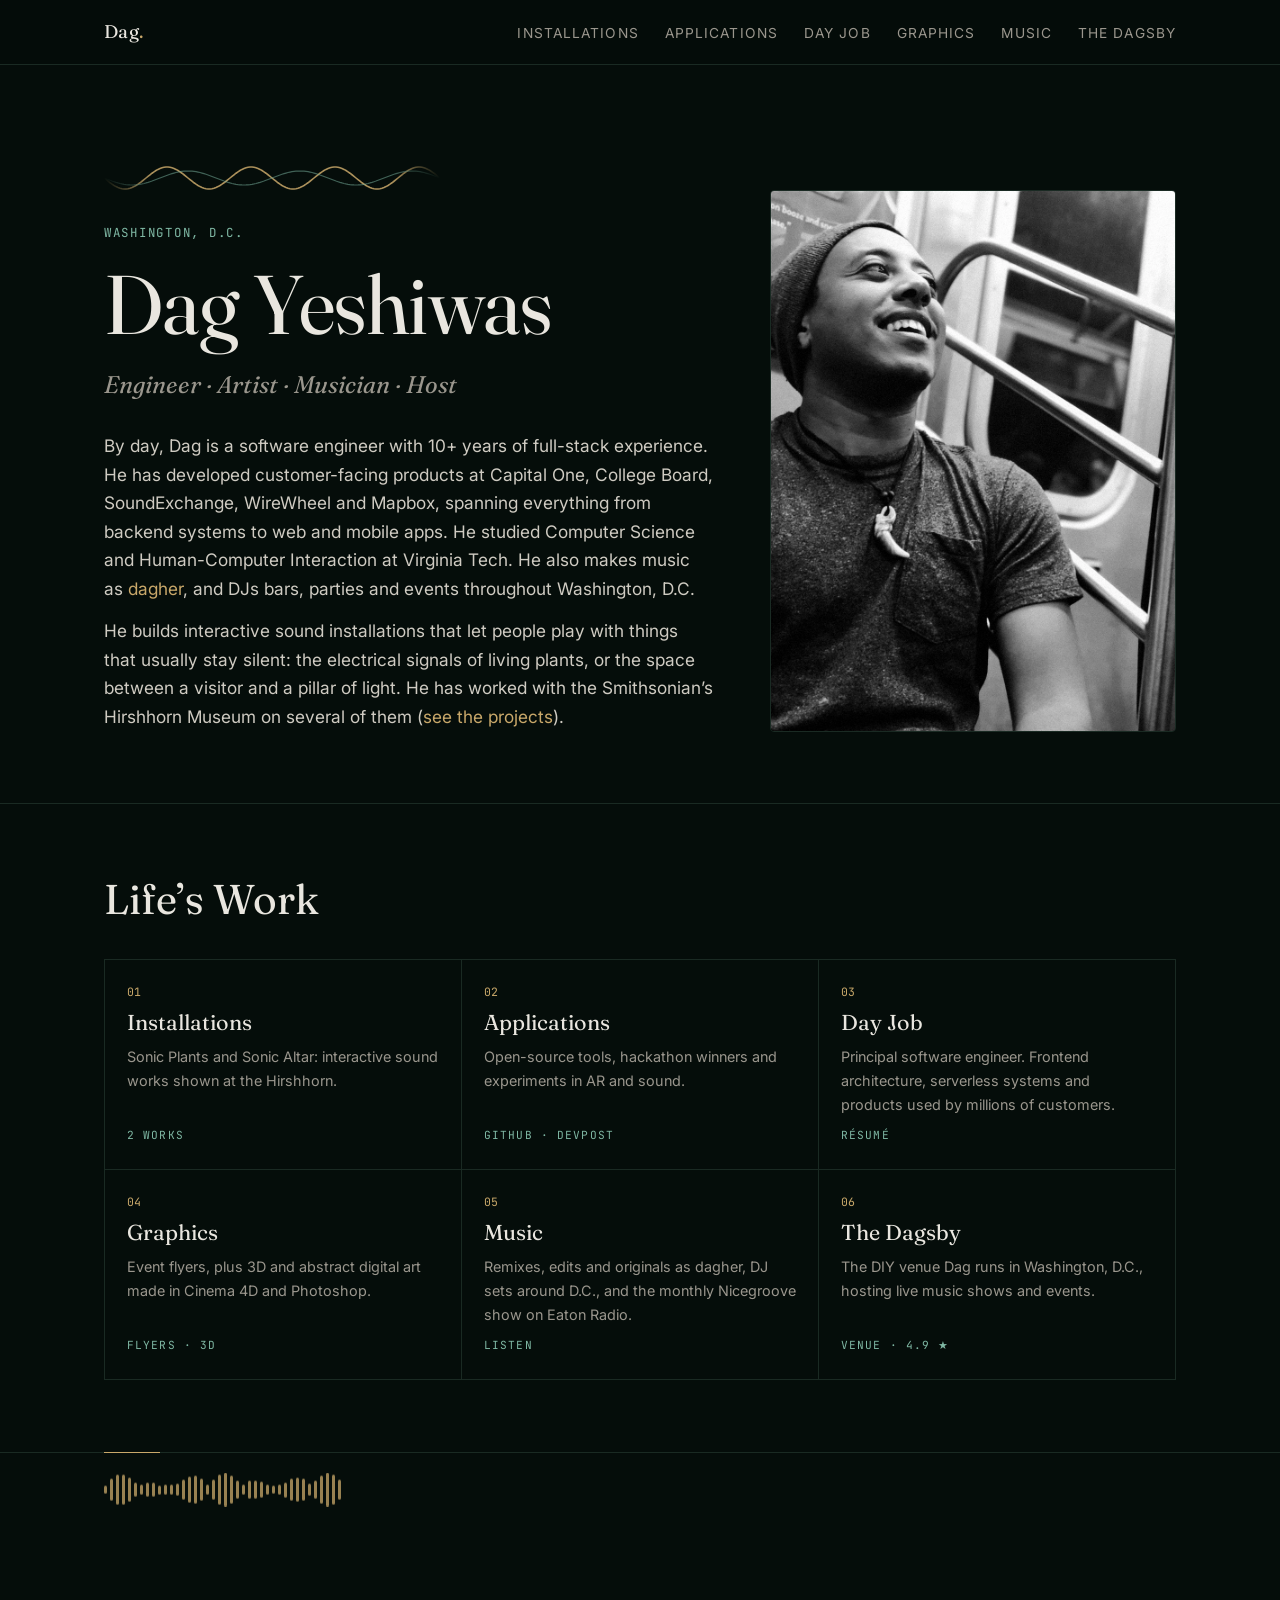
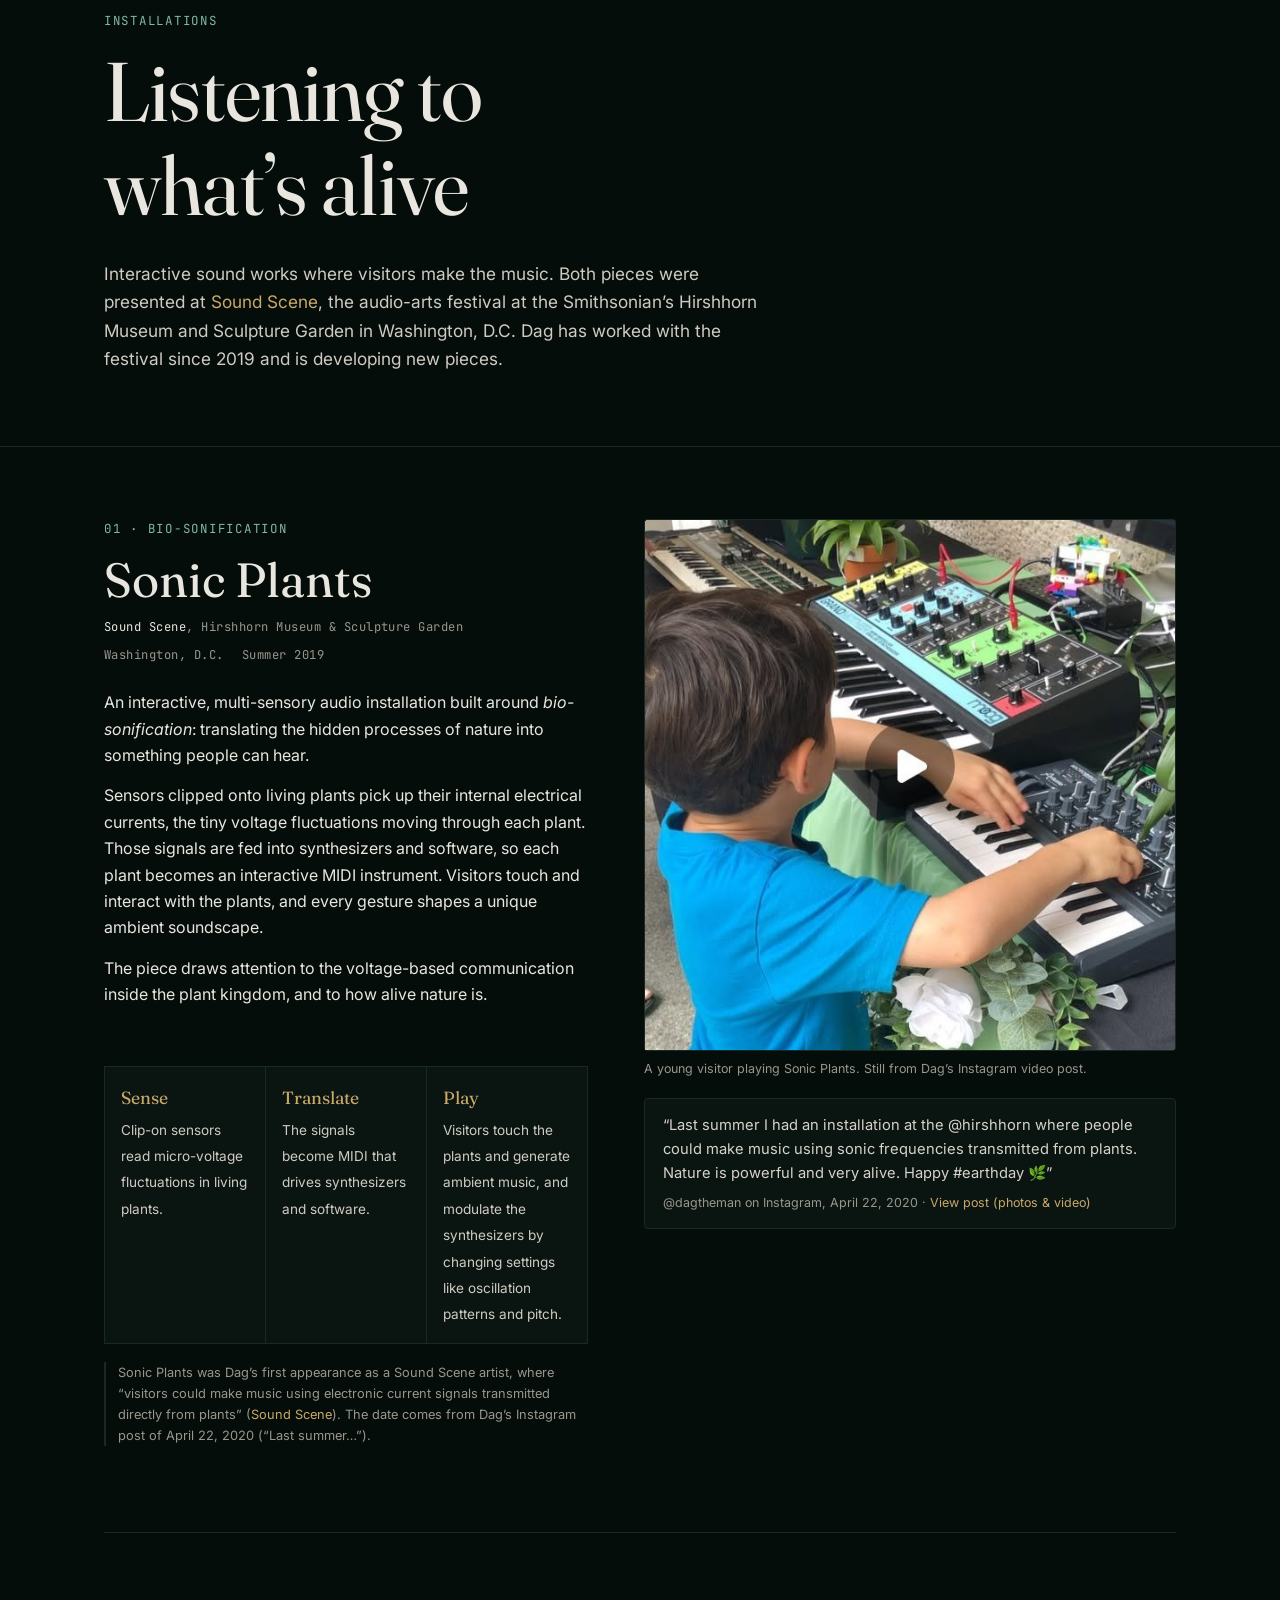
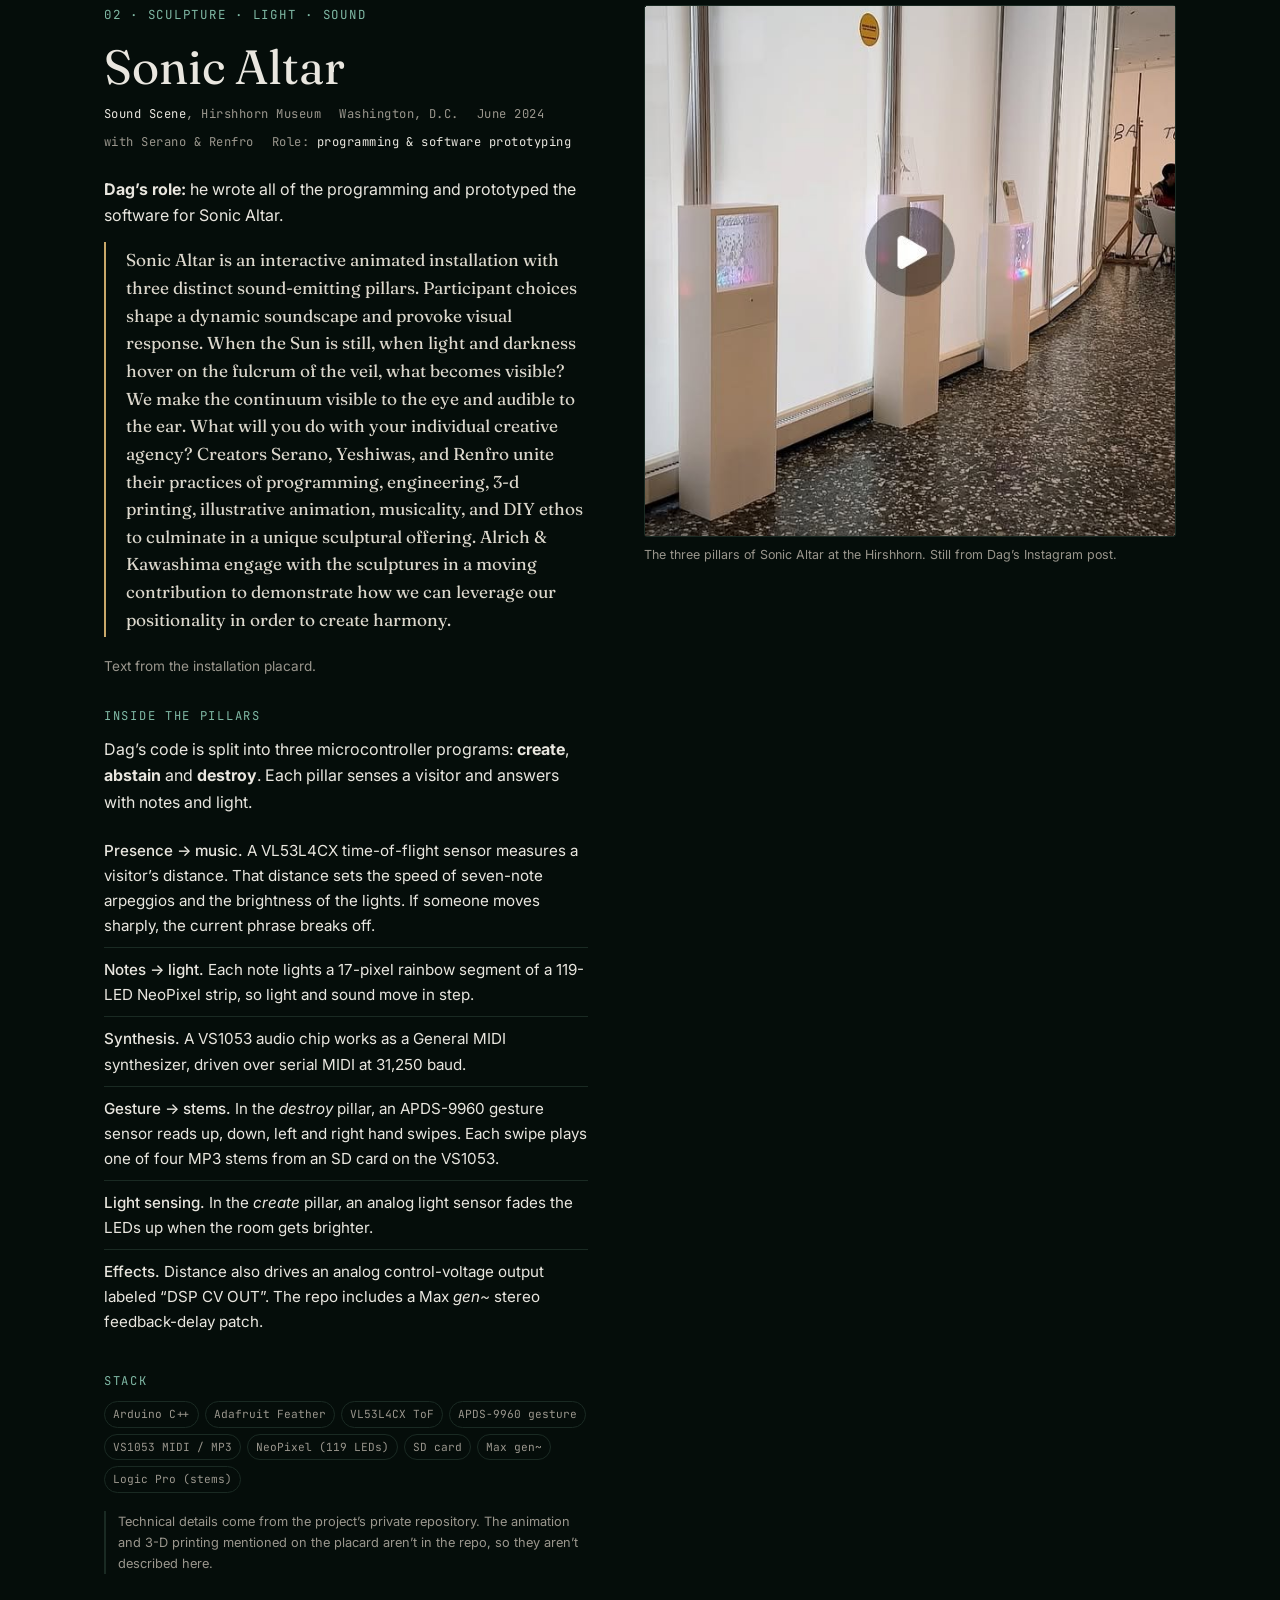
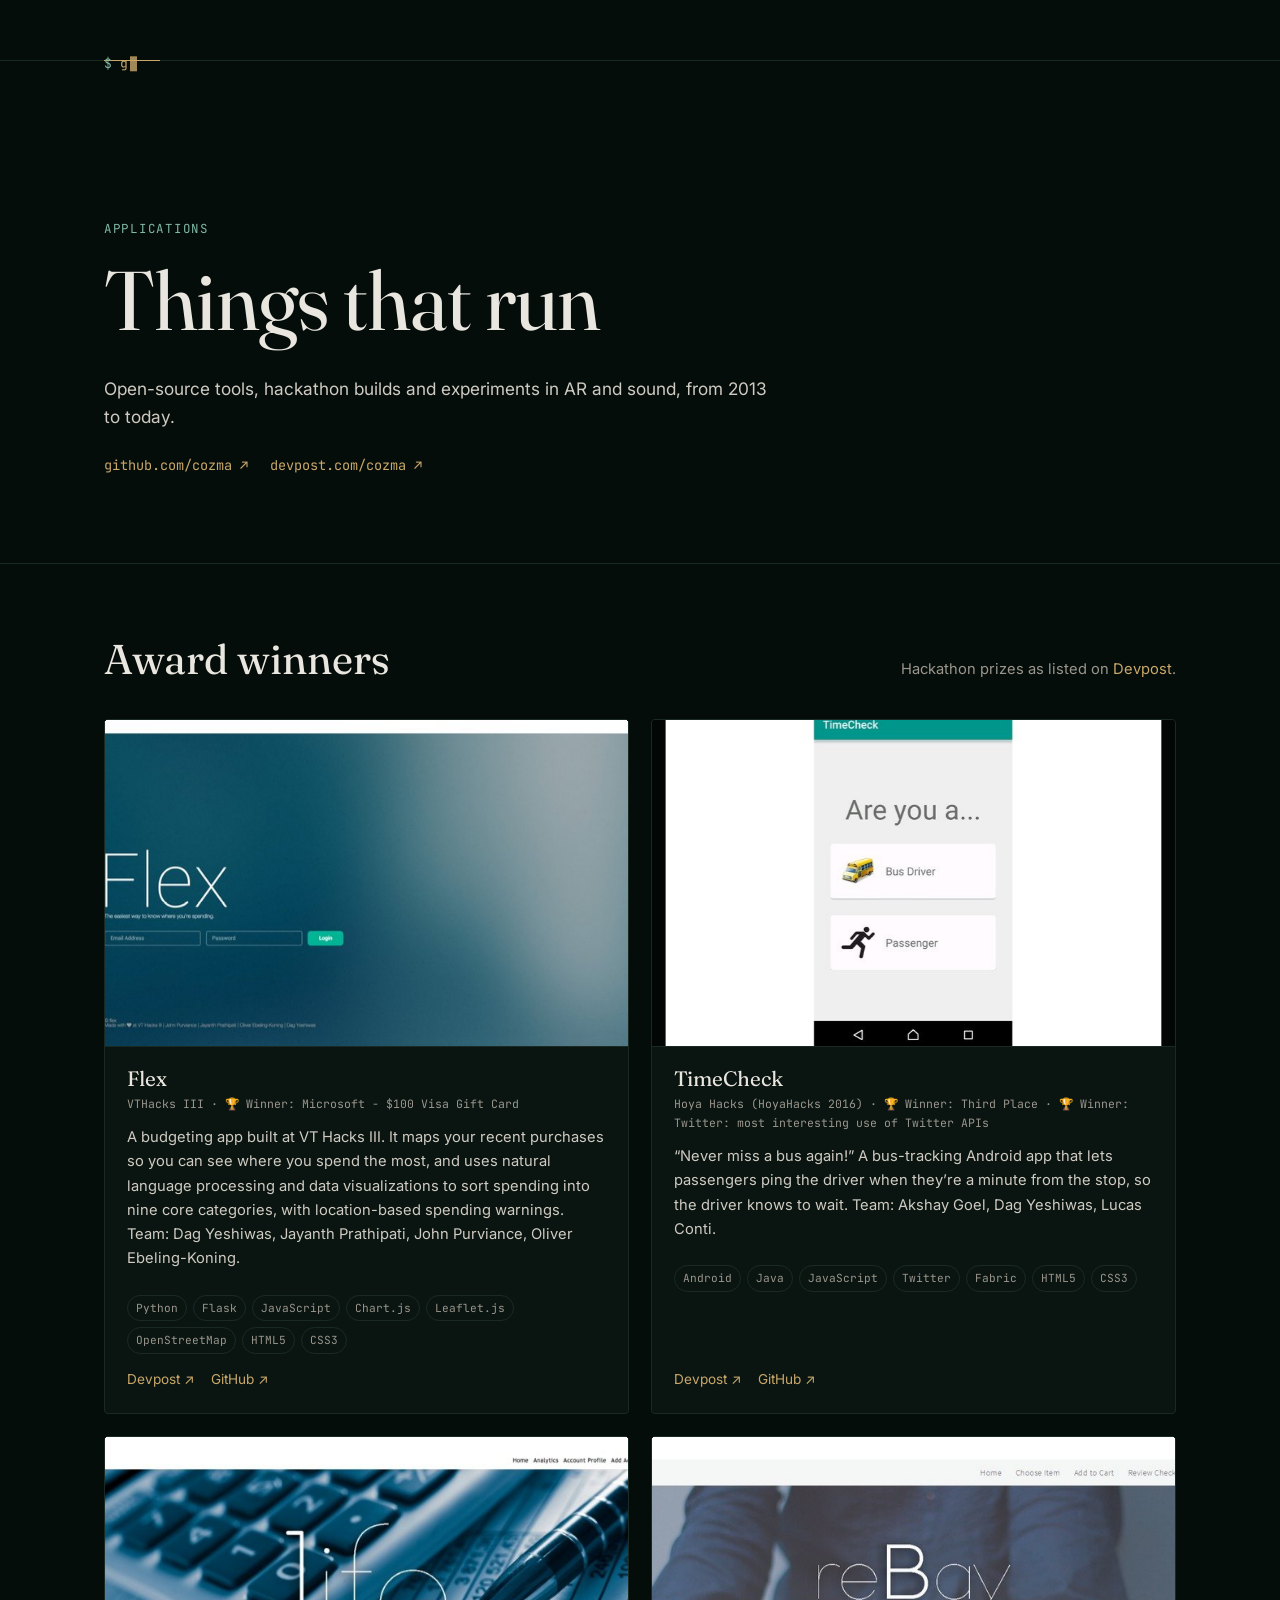
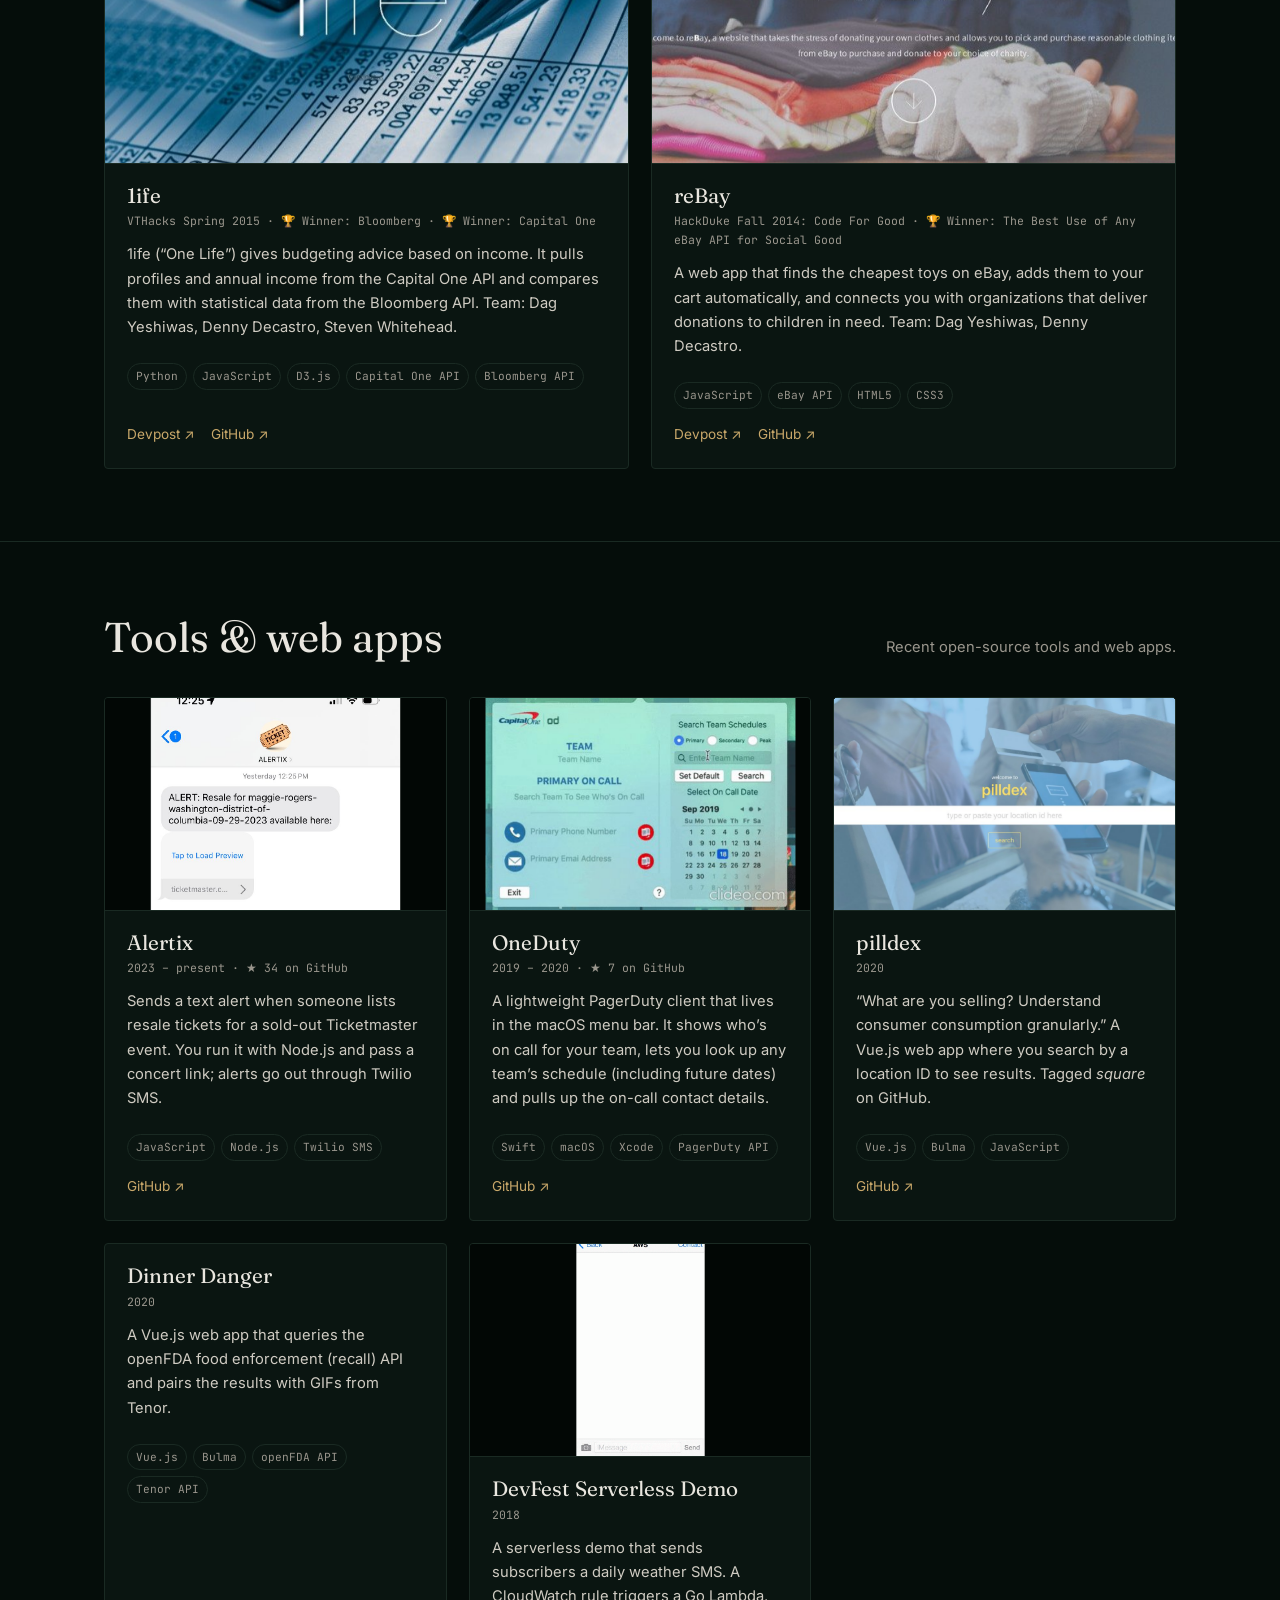
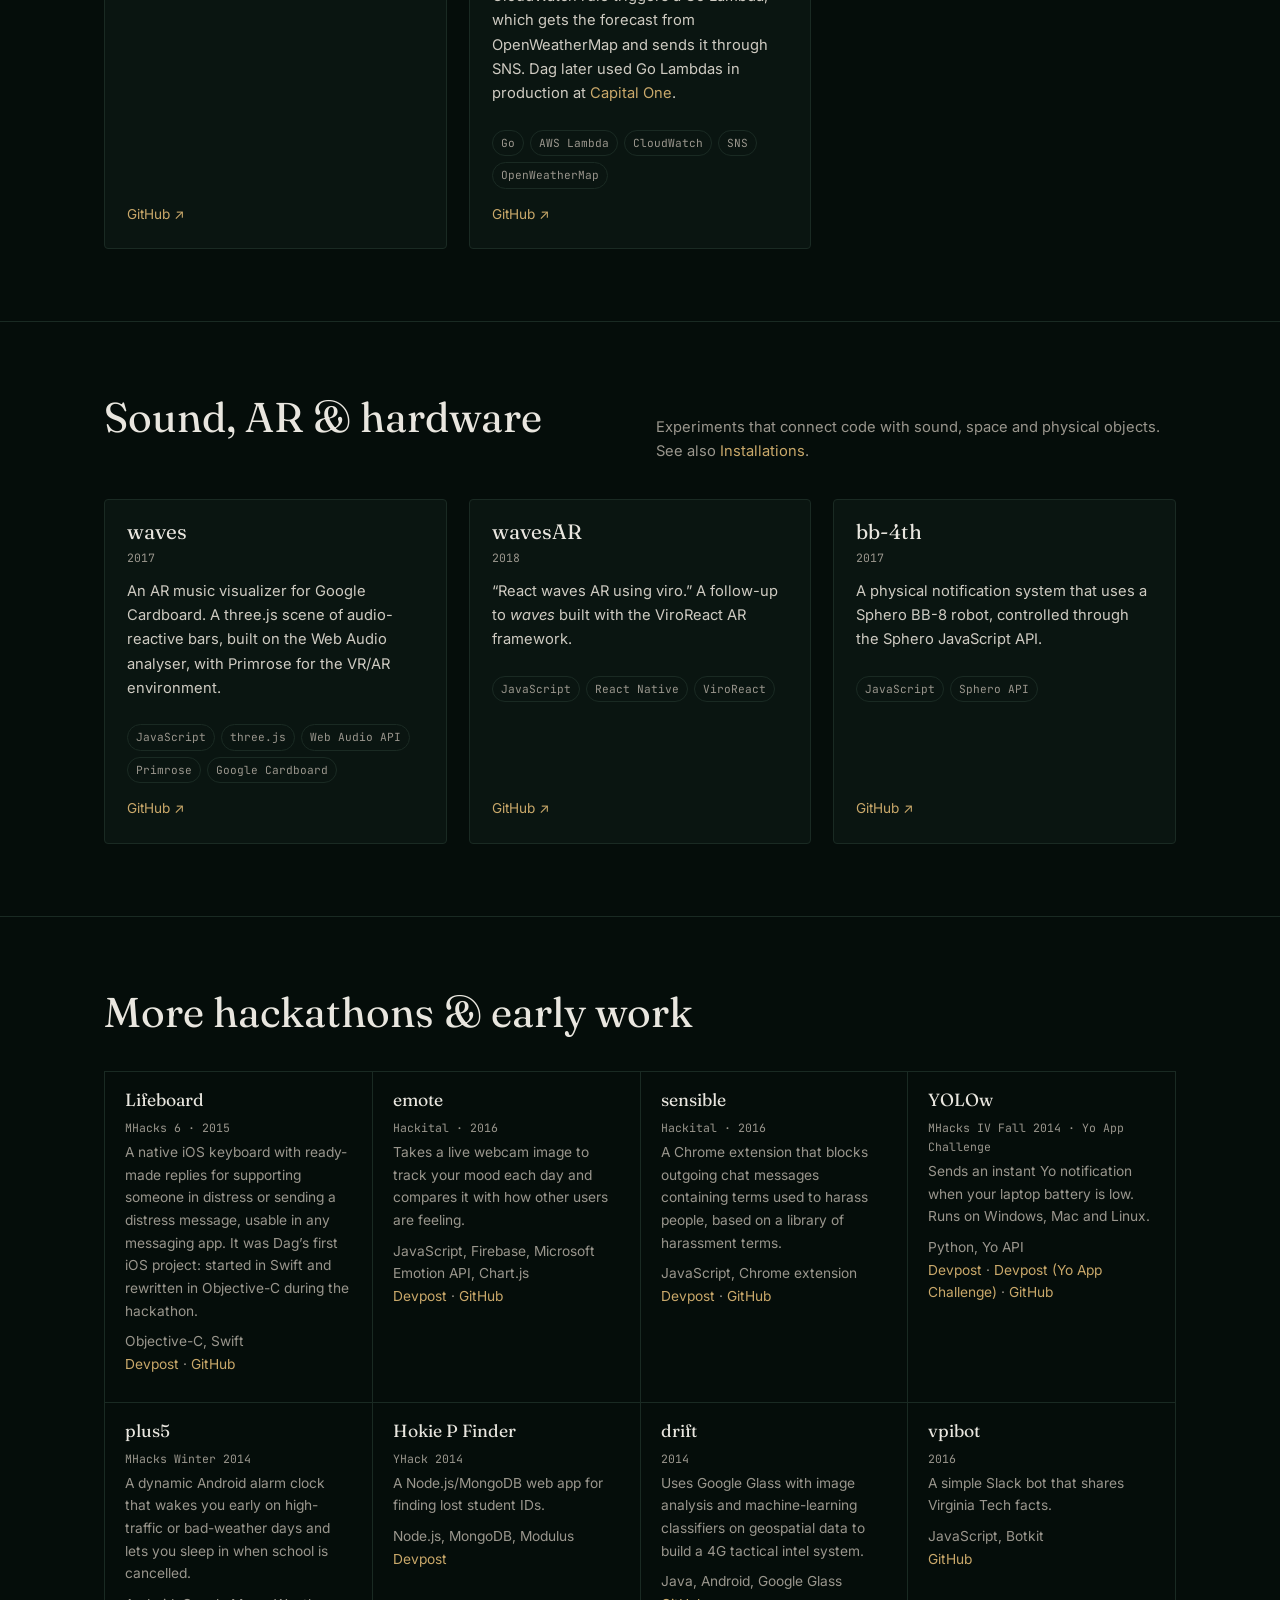
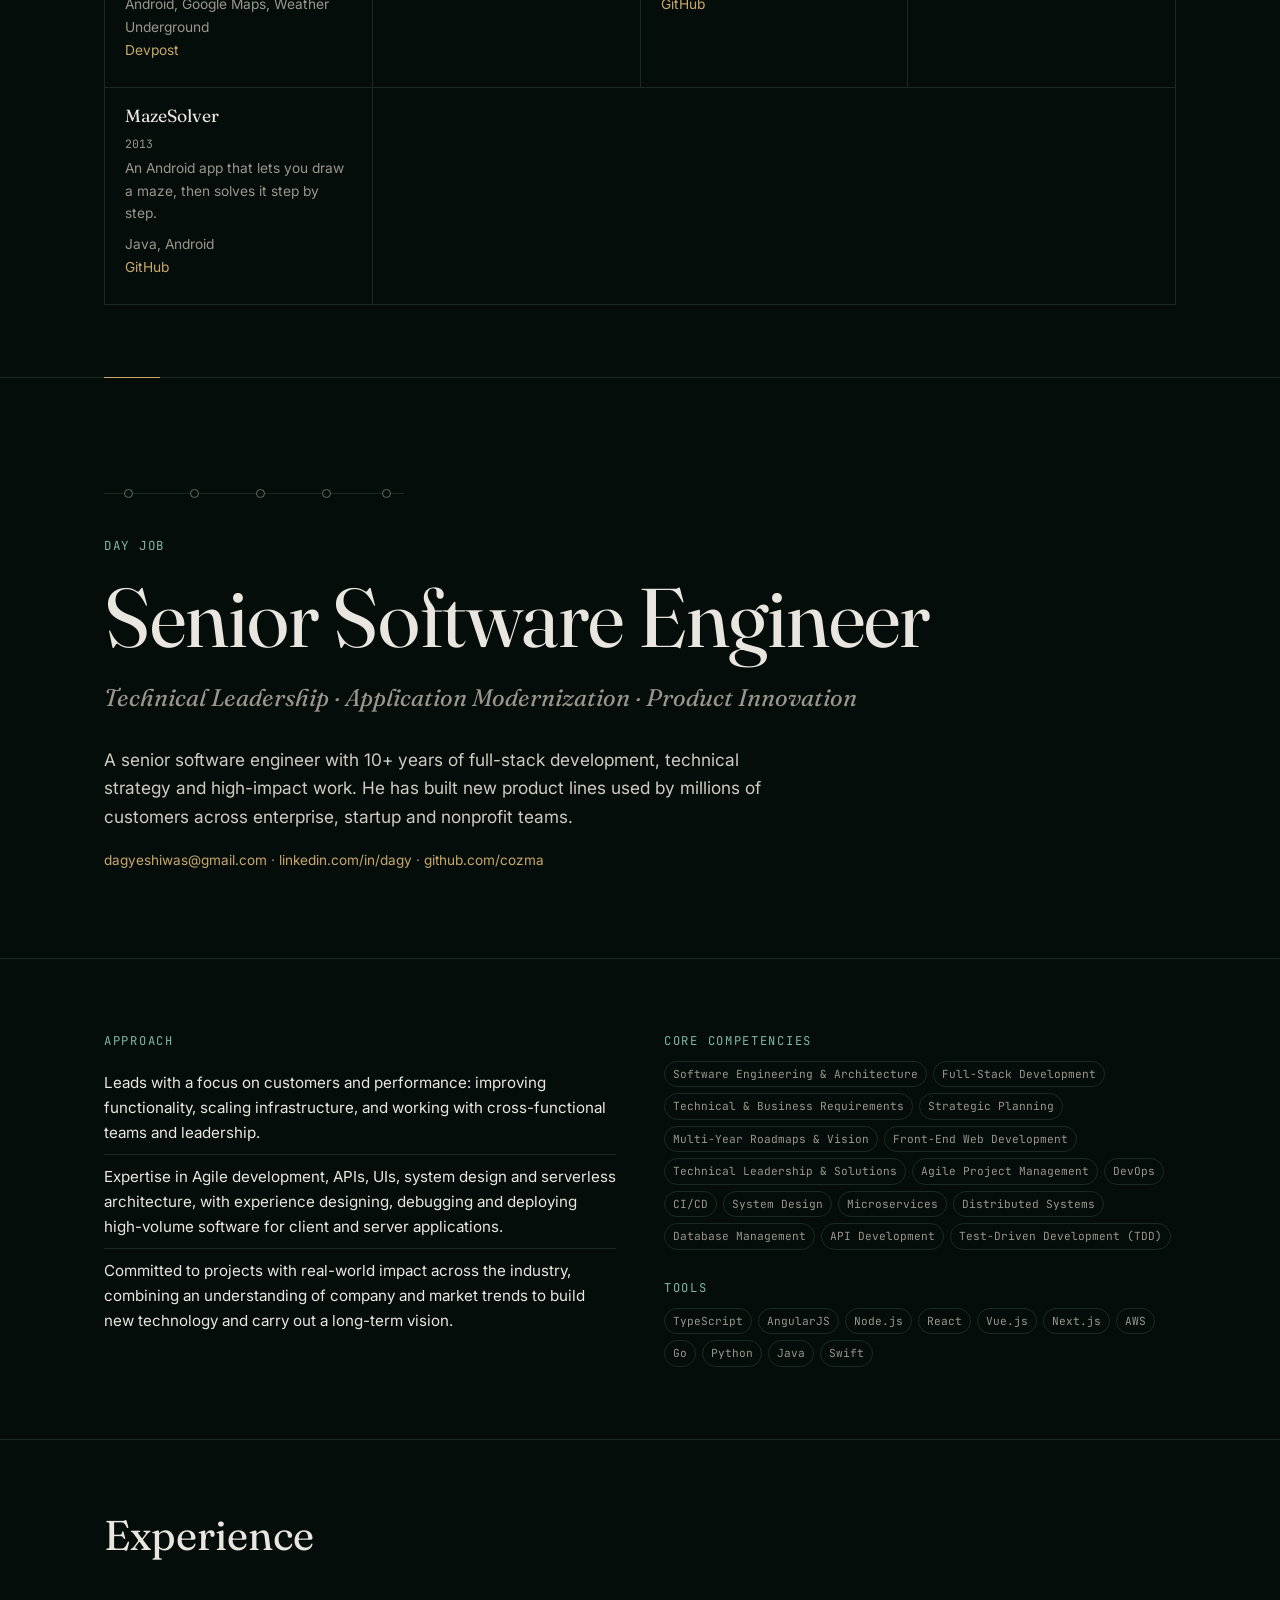
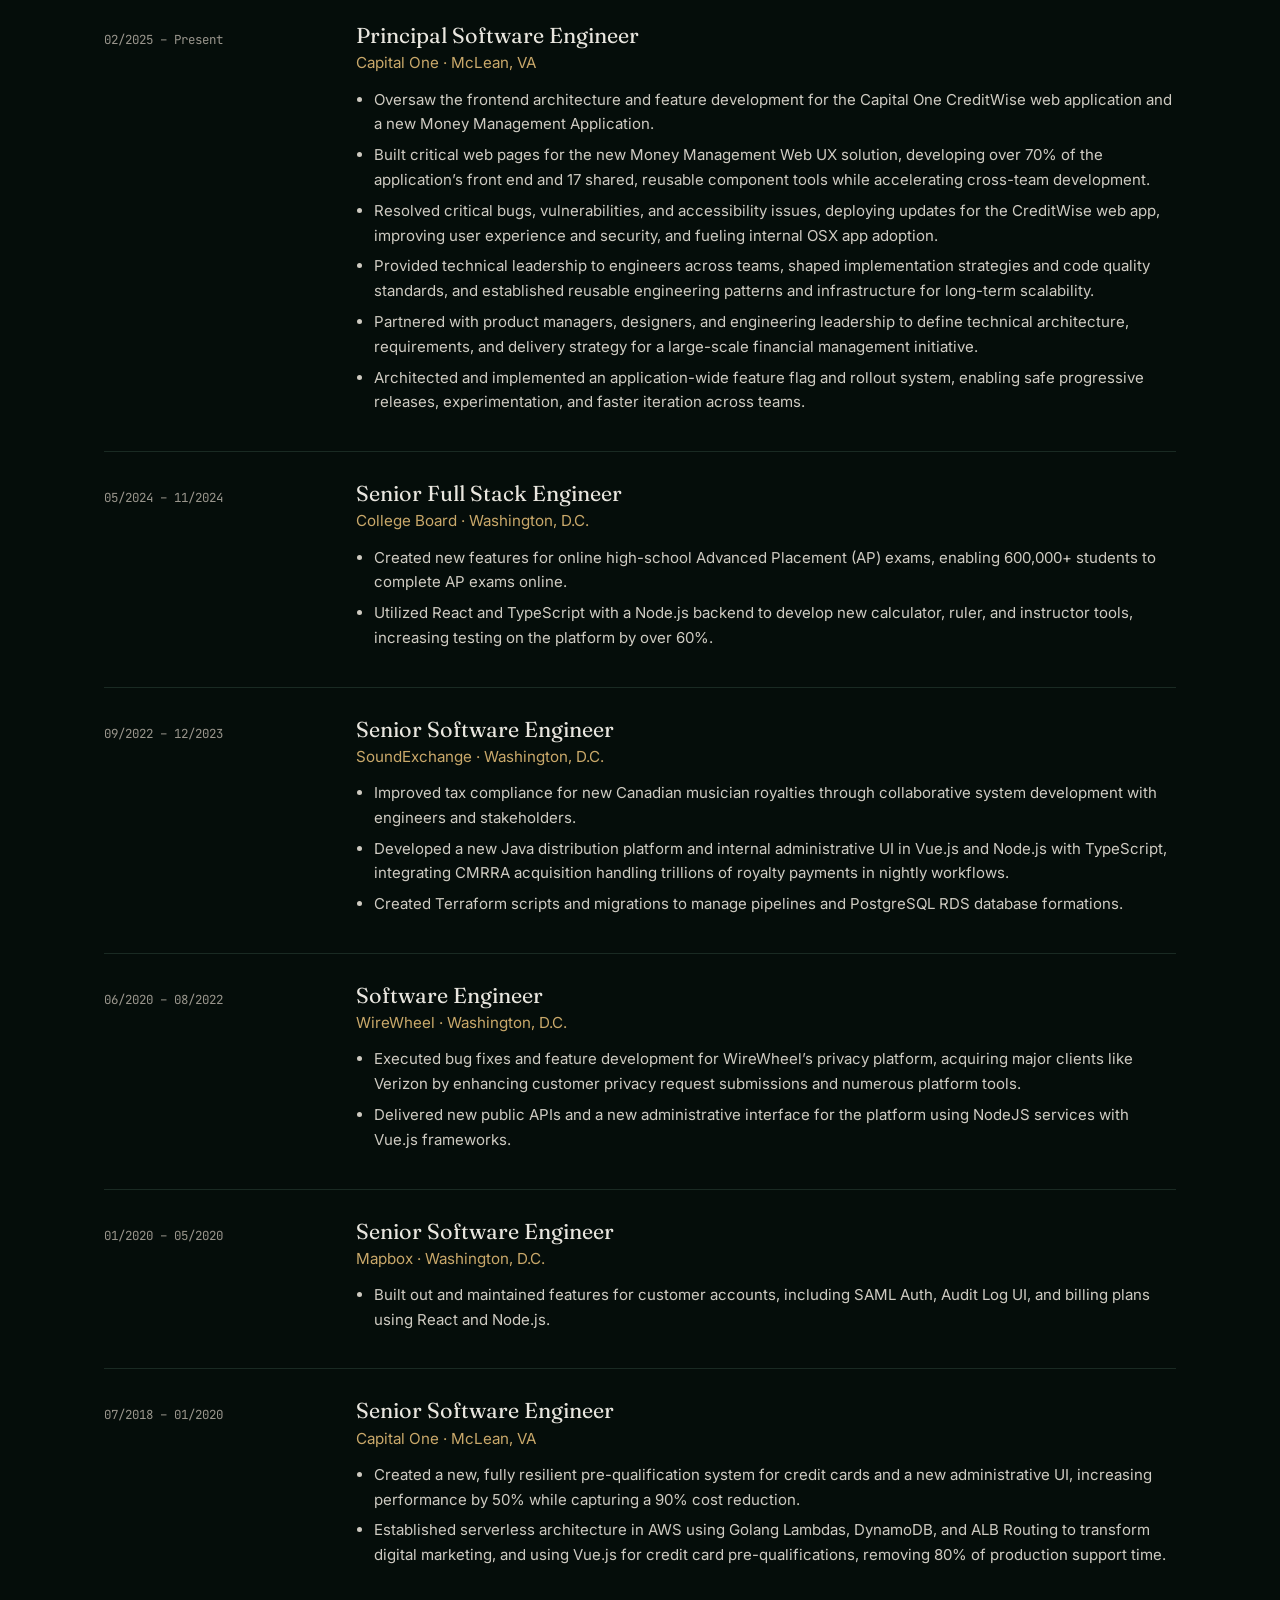
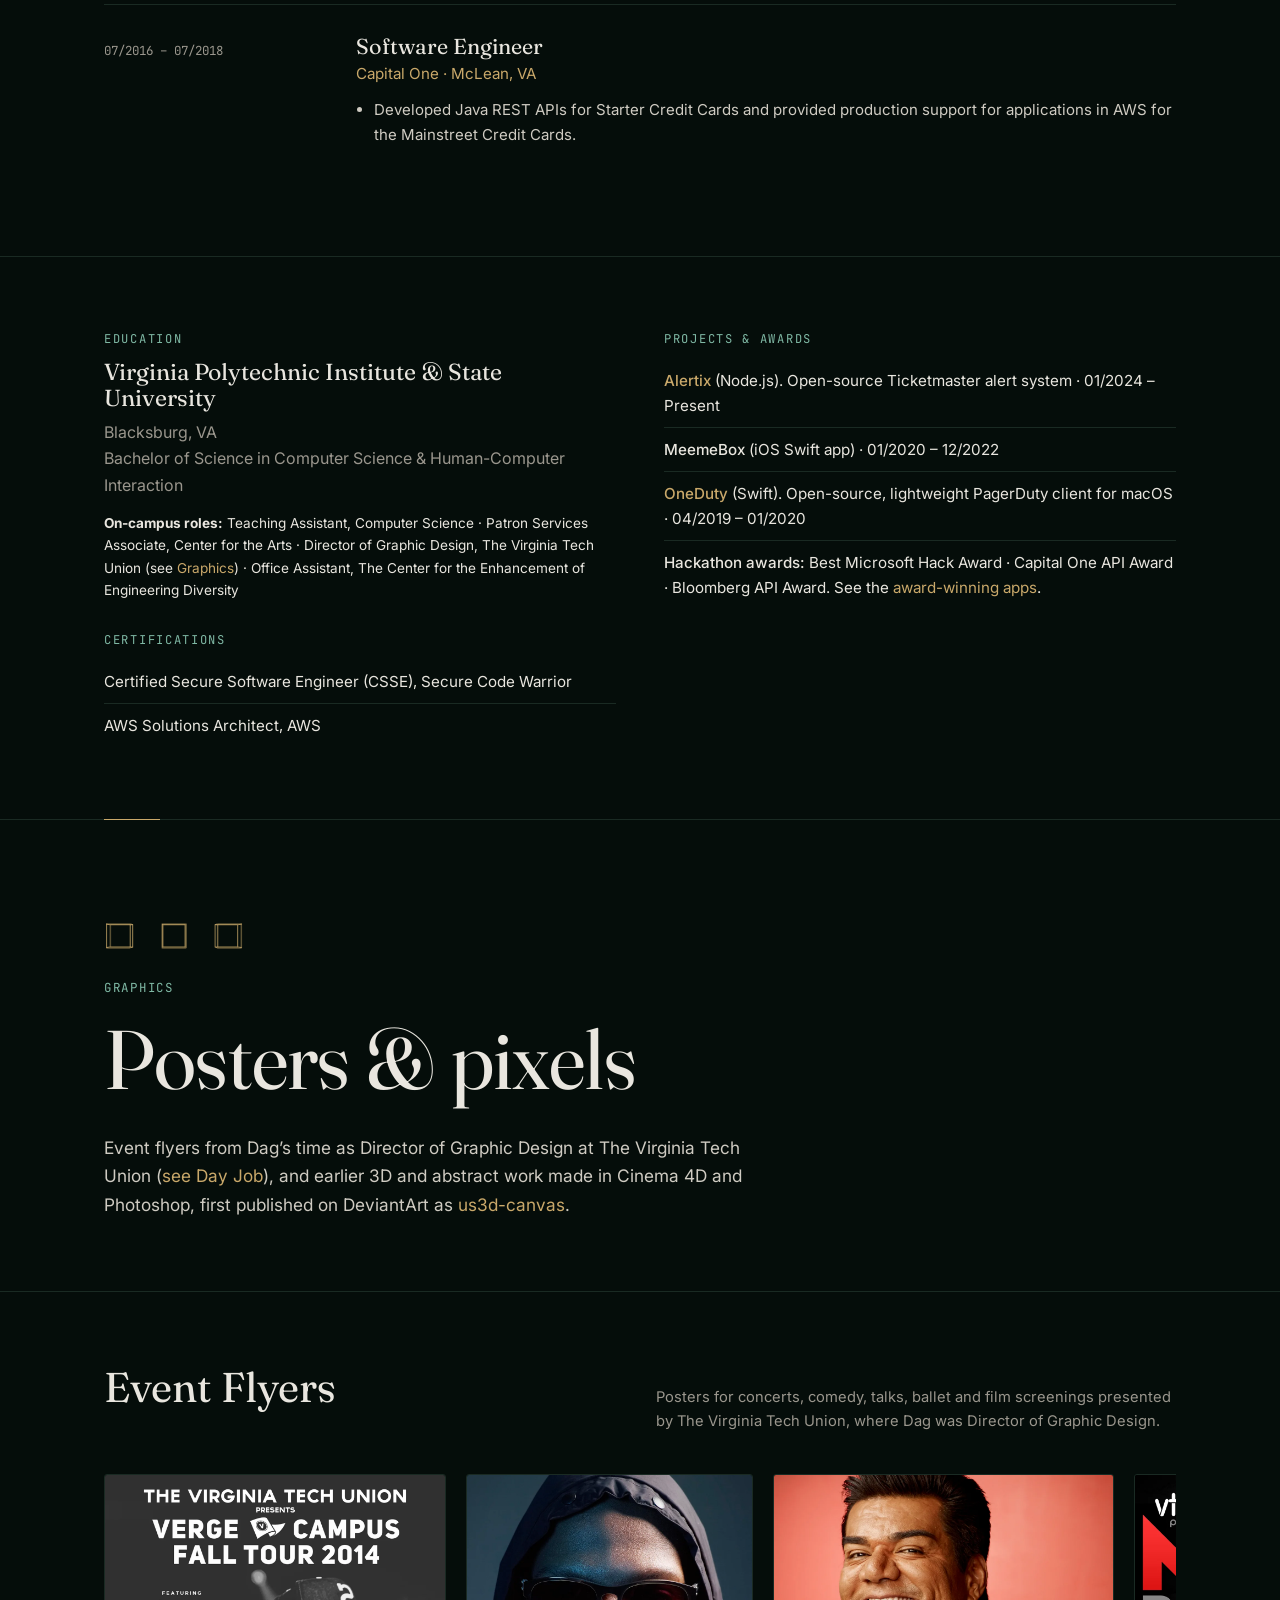
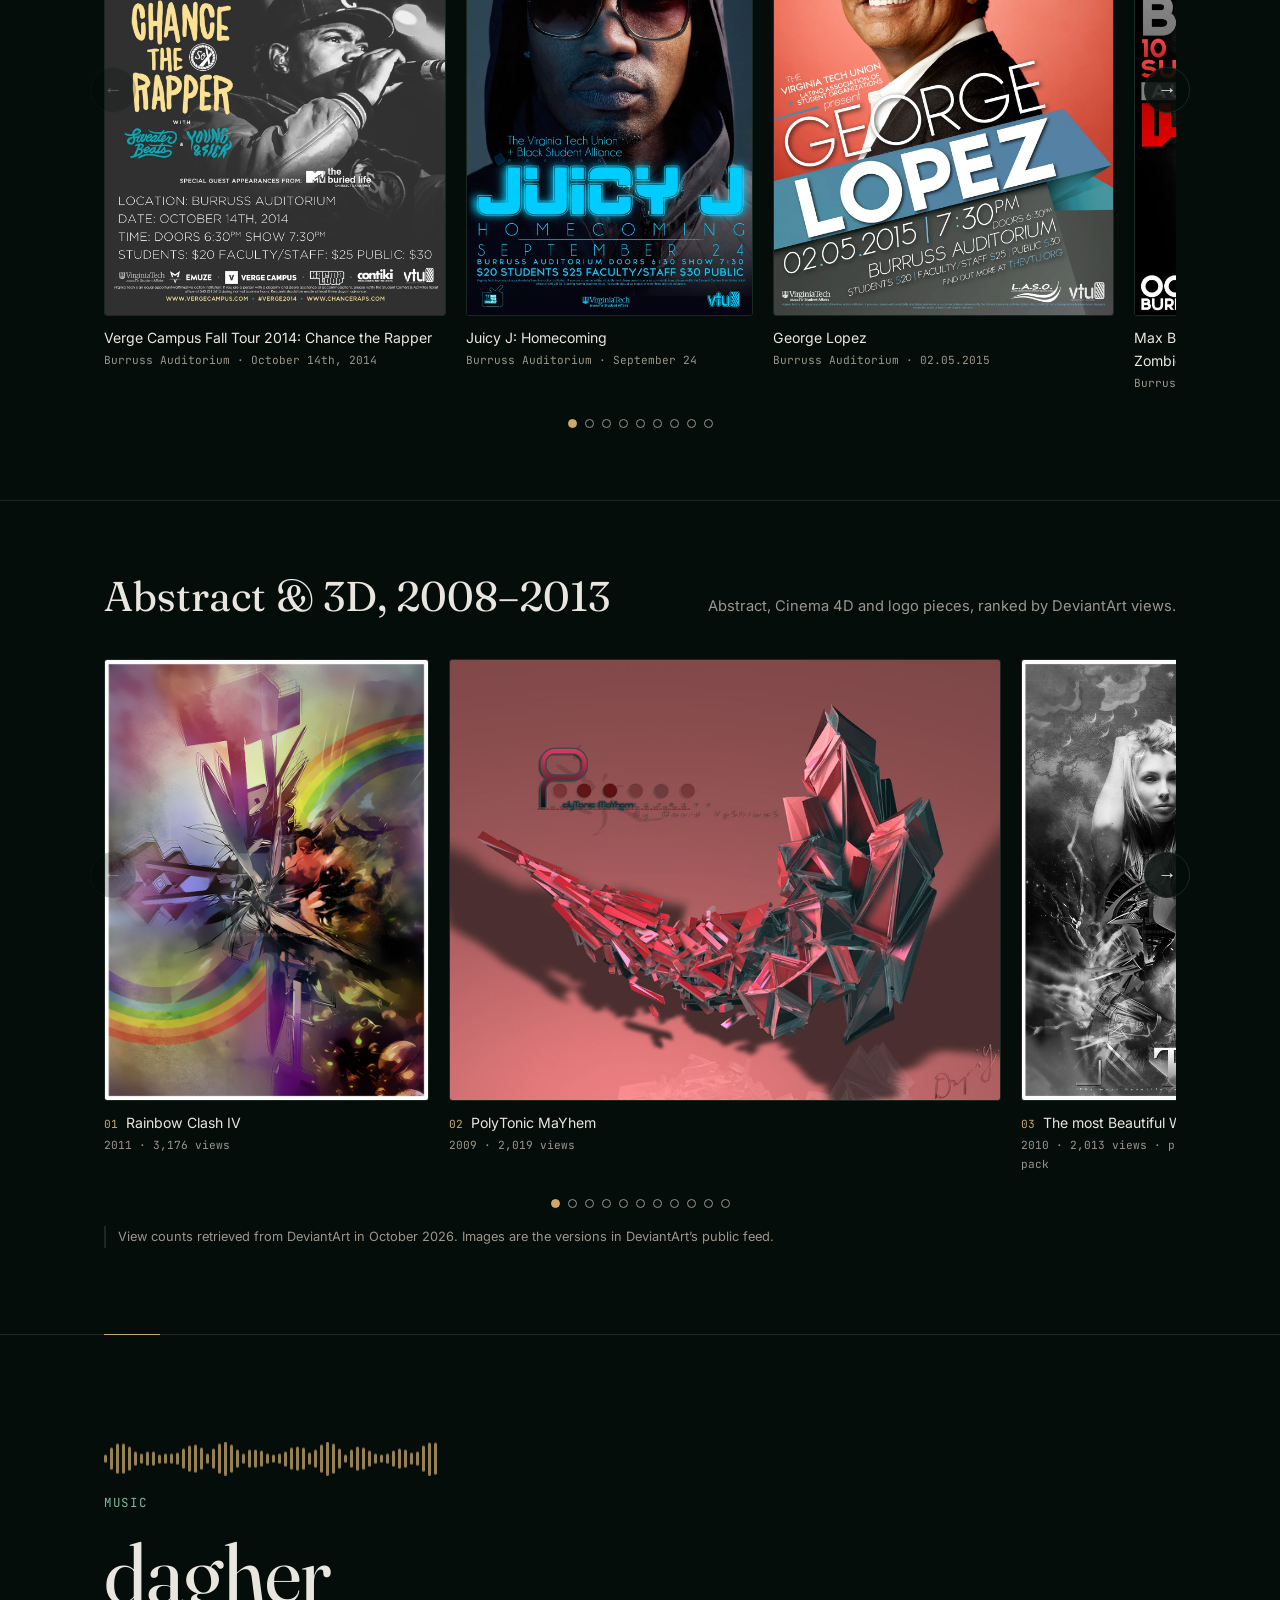
==== index.html @ fc5c5f50 "Say the home bio developed customer-facing products. The employer list stays, and the sentence now s" ====
<!doctype html>
<html lang="en">
<head>
<meta charset="utf-8">
<meta name="viewport" content="width=device-width, initial-scale=1">
<title>Dag Yeshiwas: artist, DJ, sound engineer, programmer</title>
<meta name="description" content="Portfolio of Dag Yeshiwas, a Washington, D.C. artist, DJ, sound engineer and programmer.">
<link rel="preconnect" href="https://fonts.googleapis.com"><link rel="preconnect" href="https://fonts.gstatic.com" crossorigin>
<link href="https://fonts.googleapis.com/css2?family=Fraunces:ital,opsz,wght@0,9..144,300..500;1,9..144,300..400&family=Inter:wght@400;500&family=JetBrains+Mono&display=swap" rel="stylesheet">
<link rel="stylesheet" href="assets/css/style.css">
<link rel="stylesheet" href="assets/css/onepage.css">
<link rel="preload" as="image" href="assets/img/dag-portrait.webp" type="image/webp">
<script src="assets/js/main.js" defer></script>
<script src="assets/js/onepage.js" defer></script>
</head>
<body>
<header class="site-header"><div class="wrap">
  <a class="brand" href="#home">Dag<span>.</span></a>
  <button class="nav-toggle" aria-expanded="false" aria-controls="nav">Menu</button>
  <ul class="nav" id="nav">
<li><a href="#installations">Installations</a></li>
<li><a href="#applications">Applications</a></li>
<li><a href="#day-job">Day Job</a></li>
<li><a href="#graphics">Graphics</a></li>
<li><a href="#music">Music</a></li>
<li><a href="#the-dagsby">The Dagsby</a></li>
  </ul>
</div></header>
<main>
<div class="op-sec" id="home" data-label="Home">
<div class="hero"><div class="wrap hero-grid">
  <div>
    <div class="anim anim-sine" aria-hidden="true"></div>
    <p class="eyebrow">Washington, D.C.</p>
    <h1>Dag Yeshiwas</h1>
    <p class="roles">Engineer · Artist · Musician · Host</p>
    <p class="lede">By day, Dag is a software engineer with 10+ years of full-stack experience. He has developed customer-facing products at Capital One, College Board, SoundExchange, WireWheel and Mapbox, spanning everything from backend systems to web and mobile apps. He studied Computer Science and Human-Computer Interaction at Virginia Tech. He also makes music as <a href="#music">dagher</a>, and DJs bars, parties and events throughout Washington, D.C.</p>
    <p class="lede" style="margin-top:14px">He builds interactive sound installations that let people play with things that usually stay silent: the electrical signals of living plants, or the space between a visitor and a pillar of light. He has worked with the Smithsonian&rsquo;s Hirshhorn Museum on several of them (<a href="#installations">see the projects</a>).</p>
  </div>
  <figure style="margin:0">
    <picture><source srcset="assets/img/dag-portrait.webp" type="image/webp"><img fetchpriority="high" class="portrait" src="assets/img/dag-portrait.jpg" alt="Dag Yeshiwas smiling on a subway train, wearing a knit beanie, a gray t-shirt and a tooth pendant necklace." width="900" height="1200"></picture>
  </figure>
</div></div>
<section><div class="wrap">
  <div class="section-head"><h2>Life&rsquo;s Work</h2></div>
  <div class="cards">
    <a class="card" href="#installations"><span class="num">01</span><h3>Installations</h3><p>Sonic Plants and Sonic Altar: interactive sound works shown at the Hirshhorn.</p><span class="status live">2 works</span></a>
    <a class="card" href="#applications"><span class="num">02</span><h3>Applications</h3><p>Open-source tools, hackathon winners and experiments in AR and sound.</p><span class="status live">GitHub · Devpost</span></a>
    <a class="card" href="#day-job"><span class="num">03</span><h3>Day Job</h3><p>Principal software engineer. Frontend architecture, serverless systems and products used by millions of customers.</p><span class="status live">Résumé</span></a>
    <a class="card" href="#graphics"><span class="num">04</span><h3>Graphics</h3><p>Event flyers, plus 3D and abstract digital art made in Cinema 4D and Photoshop.</p><span class="status live">Flyers · 3D</span></a>
    <a class="card" href="#music"><span class="num">05</span><h3>Music</h3><p>Remixes, edits and originals as dagher, DJ sets around D.C., and the monthly Nicegroove show on Eaton Radio.</p><span class="status live">Listen</span></a>
    <a class="card" href="#the-dagsby"><span class="num">06</span><h3>The Dagsby</h3><p>The DIY venue Dag runs in Washington, D.C., hosting live music shows and events.</p><span class="status live">Venue · 4.9 ★</span></a>
  </div>
</div></section>
</div>
<div class="op-sec" id="installations" data-label="Installations">
<div class="hero"><div class="wrap">
  <div class="wave" data-bars="40" aria-hidden="true"></div>
  <p class="eyebrow">Installations</p>
  <h2 class="h1">Listening to<br>what&rsquo;s alive</h2>
  <p class="lede">Interactive sound works where visitors make the music. Both pieces were presented at <a href="https://www.soundscene.org/dag-yeshiwas">Sound Scene</a>, the audio-arts festival at the Smithsonian&rsquo;s Hirshhorn Museum and Sculpture Garden in Washington, D.C. Dag has worked with the festival since 2019 and is developing new pieces.</p>
</div></div>

<div class="wrap">
<article class="project" id="sonic-plants">
  <div>
    <p class="eyebrow">01 · Bio-sonification</p>
    <h2>Sonic Plants</h2>
    <div class="meta"><span><b>Sound Scene</b>, Hirshhorn Museum &amp; Sculpture Garden</span><span>Washington, D.C.</span><span>Summer 2019</span></div>
    <p>An interactive, multi-sensory audio installation built around <em>bio-sonification</em>: translating the hidden processes of nature into something people can hear.</p>
    <p>Sensors clipped onto living plants pick up their internal electrical currents, the tiny voltage fluctuations moving through each plant. Those signals are fed into synthesizers and software, so each plant becomes an interactive MIDI instrument. Visitors touch and interact with the plants, and every gesture shapes a unique ambient soundscape.</p>
    <p>The piece draws attention to the voltage-based communication inside the plant kingdom, and to how alive nature is.</p>
    <h4>How it works</h4>
    <div class="flow">
      <div><b>Sense</b><span>Clip-on sensors read micro-voltage fluctuations in living plants.</span></div>
      <div><b>Translate</b><span>The signals become MIDI that drives synthesizers and software.</span></div>
      <div><b>Play</b><span>Visitors touch the plants and generate ambient music, and modulate the synthesizers by changing settings like oscillation patterns and pitch.</span></div>
    </div>
    <p class="note">Sonic Plants was Dag&rsquo;s first appearance as a Sound Scene artist, where &ldquo;visitors could make music using electronic current signals transmitted directly from plants&rdquo; (<a href="https://www.soundscene.org/dag-yeshiwas">Sound Scene</a>). The date comes from Dag&rsquo;s Instagram post of April 22, 2020 (&ldquo;Last summer&hellip;&rdquo;).</p>
  </div>
  <div class="media">
    <figure>
      <a href="https://www.instagram.com/dagtheman/p/B_TATrMnE7X/" style="border:0"><img decoding="async" src="assets/img/sonic-plants-instagram.jpg" alt="A child plays a synthesizer keyboard surrounded by potted plants wired with clip-on sensors and cables." width="640" height="640" loading="lazy"></a>
      <figcaption>A young visitor playing Sonic Plants. Still from Dag&rsquo;s Instagram video post.</figcaption>
    </figure>
    <blockquote class="ig">&ldquo;Last summer I had an installation at the @hirshhorn where people could make music using sonic frequencies transmitted from plants. Nature is powerful and very alive. Happy #earthday 🌿&rdquo;
      <cite>@dagtheman on Instagram, April 22, 2020 · <a href="https://www.instagram.com/dagtheman/p/B_TATrMnE7X/">View post (photos &amp; video)</a></cite></blockquote>
  </div>
</article>

<article class="project" id="sonic-altar">
  <div>
    <p class="eyebrow">02 · Sculpture · Light · Sound</p>
    <h2>Sonic Altar</h2>
    <div class="meta"><span><b>Sound Scene</b>, Hirshhorn Museum</span><span>Washington, D.C.</span><span>June 2024</span><span>with Serano &amp; Renfro</span><span>Role: <b>programming &amp; software prototyping</b></span></div>
    <p><b>Dag&rsquo;s role:</b> he wrote all of the programming and prototyped the software for Sonic Altar.</p>
    <blockquote class="placard">Sonic Altar is an interactive animated installation with three distinct sound-emitting pillars. Participant choices shape a dynamic soundscape and provoke visual response. When the Sun is still, when light and darkness hover on the fulcrum of the veil, what becomes visible? We make the continuum visible to the eye and audible to the ear. What will you do with your individual creative agency? Creators Serano, Yeshiwas, and Renfro unite their practices of programming, engineering, 3-d printing, illustrative animation, musicality, and DIY ethos to culminate in a unique sculptural offering. Alrich &amp; Kawashima engage with the sculptures in a moving contribution to demonstrate how we can leverage our positionality in order to create harmony.</blockquote>
    <p class="muted small">Text from the installation placard.</p>

    <h4>Inside the pillars</h4>
    <p>Dag&rsquo;s code is split into three microcontroller programs: <b>create</b>, <b>abstain</b> and <b>destroy</b>. Each pillar senses a visitor and answers with notes and light.</p>
    <ul class="clean">
      <li><b>Presence → music.</b> A VL53L4CX time-of-flight sensor measures a visitor&rsquo;s distance. That distance sets the speed of seven-note arpeggios and the brightness of the lights. If someone moves sharply, the current phrase breaks off.</li>
      <li><b>Notes → light.</b> Each note lights a 17-pixel rainbow segment of a 119-LED NeoPixel strip, so light and sound move in step.</li>
      <li><b>Synthesis.</b> A VS1053 audio chip works as a General MIDI synthesizer, driven over serial MIDI at 31,250 baud.</li>
      <li><b>Gesture → stems.</b> In the <em>destroy</em> pillar, an APDS-9960 gesture sensor reads up, down, left and right hand swipes. Each swipe plays one of four MP3 stems from an SD card on the VS1053.</li>
      <li><b>Light sensing.</b> In the <em>create</em> pillar, an analog light sensor fades the LEDs up when the room gets brighter.</li>
      <li><b>Effects.</b> Distance also drives an analog control-voltage output labeled &ldquo;DSP CV OUT&rdquo;. The repo includes a Max <em>gen~</em> stereo feedback-delay patch.</li>
    </ul>
    <h4>Stack</h4>
    <ul class="tags"><li>Arduino C++</li><li>Adafruit Feather</li><li>VL53L4CX ToF</li><li>APDS-9960 gesture</li><li>VS1053 MIDI / MP3</li><li>NeoPixel (119 LEDs)</li><li>SD card</li><li>Max gen~</li><li>Logic Pro (stems)</li></ul>
    <p class="note">Technical details come from the project&rsquo;s private repository. The animation and 3-D printing mentioned on the placard aren&rsquo;t in the repo, so they aren&rsquo;t described here.</p>
  </div>
  <div class="media">
    <figure>
      <a href="https://www.instagram.com/dagtheman/p/C8mhQqPOvwZ/" style="border:0"><img decoding="async" src="assets/img/sonic-altar-instagram.jpg" alt="Three white pillars with glowing screens and rainbow lights stand along a curved gallery wall at the Hirshhorn." width="640" height="640" loading="lazy"></a>
      <figcaption>The three pillars of Sonic Altar at the Hirshhorn. Still from Dag&rsquo;s Instagram post.</figcaption>
    </figure>
  </div>
</article>
</div>
</div>
<div class="op-sec" id="applications" data-label="Applications">
<div class="hero"><div class="wrap">
  <div class="anim anim-code" aria-hidden="true"></div>
  <p class="eyebrow">Applications</p>
  <h2 class="h1">Things that run</h2>
  <p class="lede">Open-source tools, hackathon builds and experiments in AR and sound, from 2013 to today.</p>
  <p style="margin-top:22px;display:flex;gap:22px;flex-wrap:wrap;font-family:var(--mono);font-size:.85rem"><a href="https://github.com/cozma">github.com/cozma ↗</a><a href="https://devpost.com/cozma">devpost.com/cozma ↗</a></p>
</div></div>
<section id="awards"><div class="wrap">
  <div class="section-head"><h2>Award winners</h2><p class="kicker">Hackathon prizes as listed on <a href="https://devpost.com/cozma">Devpost</a>.</p></div>
  <div class="apps awards"><article class="app" id="flex"><div class="shot"><img decoding="async" width="695" height="494" src="assets/img/devpost-flex.jpg" alt="Flex login screen" loading="lazy"></div><div class="body"><h3>Flex</h3><div class="yr">VTHacks III · 🏆 Winner: Microsoft - $100 Visa Gift Card</div><p>A budgeting app built at VT Hacks III. It maps your recent purchases so you can see where you spend the most, and uses natural language processing and data visualizations to sort spending into nine core categories, with location-based spending warnings. Team: Dag Yeshiwas, Jayanth Prathipati, John Purviance, Oliver Ebeling-Koning.</p><ul class="tags"><li>Python</li><li>Flask</li><li>JavaScript</li><li>Chart.js</li><li>Leaflet.js</li><li>OpenStreetMap</li><li>HTML5</li><li>CSS3</li></ul><div class="links"><a href="https://devpost.com/software/flex">Devpost ↗</a> <a href="https://github.com/jpurviance/Flex">GitHub ↗</a></div></div></article><article class="app" id="timecheck"><div class="shot contain"><img decoding="async" width="695" height="494" src="assets/img/devpost-timecheck.jpg" alt="TimeCheck app screen asking whether you are a bus driver or passenger" loading="lazy"></div><div class="body"><h3>TimeCheck</h3><div class="yr">Hoya Hacks (HoyaHacks 2016) · 🏆 Winner: Third Place · 🏆 Winner: Twitter: most interesting use of Twitter APIs</div><p>&ldquo;Never miss a bus again!&rdquo; A bus-tracking Android app that lets passengers ping the driver when they&rsquo;re a minute from the stop, so the driver knows to wait. Team: Akshay Goel, Dag Yeshiwas, Lucas Conti.</p><ul class="tags"><li>Android</li><li>Java</li><li>JavaScript</li><li>Twitter</li><li>Fabric</li><li>HTML5</li><li>CSS3</li></ul><div class="links"><a href="https://devpost.com/software/timecheck">Devpost ↗</a> <a href="https://github.com/lconti97/TimeCheck">GitHub ↗</a></div></div></article><article class="app" id="1ife"><div class="shot"><img decoding="async" width="695" height="494" src="assets/img/devpost-1ife.jpg" alt="1ife title screen" loading="lazy"></div><div class="body"><h3>1ife</h3><div class="yr">VTHacks Spring 2015 · 🏆 Winner: Bloomberg · 🏆 Winner: Capital One</div><p>1ife (&ldquo;One Life&rdquo;) gives budgeting advice based on income. It pulls profiles and annual income from the Capital One API and compares them with statistical data from the Bloomberg API. Team: Dag Yeshiwas, Denny Decastro, Steven Whitehead.</p><ul class="tags"><li>Python</li><li>JavaScript</li><li>D3.js</li><li>Capital One API</li><li>Bloomberg API</li></ul><div class="links"><a href="https://devpost.com/software/1ife">Devpost ↗</a> <a href="https://github.com/cozma/1ife">GitHub ↗</a></div></div></article><article class="app" id="rebay"><div class="shot"><img decoding="async" width="695" height="494" src="assets/img/devpost-rebay.jpg" alt="reBay landing page" loading="lazy"></div><div class="body"><h3>reBay</h3><div class="yr">HackDuke Fall 2014: Code For Good · 🏆 Winner: The Best Use of Any eBay API for Social Good</div><p>A web app that finds the cheapest toys on eBay, adds them to your cart automatically, and connects you with organizations that deliver donations to children in need. Team: Dag Yeshiwas, Denny Decastro.</p><ul class="tags"><li>JavaScript</li><li>eBay API</li><li>HTML5</li><li>CSS3</li></ul><div class="links"><a href="https://devpost.com/software/rebay-670mv">Devpost ↗</a> <a href="https://github.com/cozma/reBay">GitHub ↗</a></div></div></article></div>
</div></section>
<section><div class="wrap">
  <div class="section-head"><h2>Tools &amp; web apps</h2><p class="kicker">Recent open-source tools and web apps.</p></div>
  <div class="apps"><article class="app" id="alertix"><div class="shot contain"><img decoding="async" width="800" height="732" src="assets/img/app-alertix.jpg" alt="Text message from Alertix announcing a resale ticket is available" loading="lazy"></div><div class="body"><h3>Alertix</h3><div class="yr">2023 – present · ★ 34 on GitHub</div><p>Sends a text alert when someone lists resale tickets for a sold-out Ticketmaster event. You run it with Node.js and pass a concert link; alerts go out through Twilio SMS.</p><ul class="tags"><li>JavaScript</li><li>Node.js</li><li>Twilio SMS</li></ul><div class="links"><a href="https://github.com/cozma/alertix">GitHub ↗</a></div></div></article><article class="app" id="oneduty"><div class="shot contain"><img decoding="async" width="480" height="354" src="assets/img/app-oneduty.jpg" alt="OneDuty menu-bar window with team schedule search and calendar" loading="lazy"></div><div class="body"><h3>OneDuty</h3><div class="yr">2019 – 2020 · ★ 7 on GitHub</div><p>A lightweight PagerDuty client that lives in the macOS menu bar. It shows who&rsquo;s on call for your team, lets you look up any team&rsquo;s schedule (including future dates) and pulls up the on-call contact details.</p><ul class="tags"><li>Swift</li><li>macOS</li><li>Xcode</li><li>PagerDuty API</li></ul><div class="links"><a href="https://github.com/cozma/OneDuty">GitHub ↗</a></div></div></article><article class="app" id="pilldex"><div class="shot"><img decoding="async" width="1400" height="682" src="assets/img/app-pilldex.jpg" alt="pilldex homepage with a search box for a location id" loading="lazy"></div><div class="body"><h3>pilldex</h3><div class="yr">2020</div><p>&ldquo;What are you selling? Understand consumer consumption granularly.&rdquo; A Vue.js web app where you search by a location ID to see results. Tagged <em>square</em> on GitHub.</p><ul class="tags"><li>Vue.js</li><li>Bulma</li><li>JavaScript</li></ul><div class="links"><a href="https://github.com/cozma/pilldex">GitHub ↗</a></div></div></article><article class="app" id="dinnerdanger"><div class="body"><h3>Dinner Danger</h3><div class="yr">2020</div><p>A Vue.js web app that queries the openFDA food enforcement (recall) API and pairs the results with GIFs from Tenor.</p><ul class="tags"><li>Vue.js</li><li>Bulma</li><li>openFDA API</li><li>Tenor API</li></ul><div class="links"><a href="https://github.com/cozma/dinnerdanger">GitHub ↗</a></div></div></article><article class="app" id="devfest"><div class="shot contain"><img decoding="async" width="400" height="710" src="assets/img/app-devfest-sns.gif" alt="Animated phone screen receiving a weather SMS from AWS" loading="lazy"></div><div class="body"><h3>DevFest Serverless Demo</h3><div class="yr">2018</div><p>A serverless demo that sends subscribers a daily weather SMS. A CloudWatch rule triggers a Go Lambda, which gets the forecast from OpenWeatherMap and sends it through SNS. Dag later used Go Lambdas in production at <a href="#day-job">Capital One</a>.</p><ul class="tags"><li>Go</li><li>AWS Lambda</li><li>CloudWatch</li><li>SNS</li><li>OpenWeatherMap</li></ul><div class="links"><a href="https://github.com/cozma/devfest-serverless-demo">GitHub ↗</a></div></div></article></div>
</div></section>
<section><div class="wrap">
  <div class="section-head"><h2>Sound, AR &amp; hardware</h2><p class="kicker">Experiments that connect code with sound, space and physical objects. See also <a href="#installations">Installations</a>.</p></div>
  <div class="apps"><article class="app" id="waves-ar"><div class="body"><h3>waves</h3><div class="yr">2017</div><p>An AR music visualizer for Google Cardboard. A three.js scene of audio-reactive bars, built on the Web Audio analyser, with Primrose for the VR/AR environment.</p><ul class="tags"><li>JavaScript</li><li>three.js</li><li>Web Audio API</li><li>Primrose</li><li>Google Cardboard</li></ul><div class="links"><a href="https://github.com/cozma/waves-ar">GitHub ↗</a></div></div></article><article class="app" id="wavesar"><div class="body"><h3>wavesAR</h3><div class="yr">2018</div><p>&ldquo;React waves AR using viro.&rdquo; A follow-up to <em>waves</em> built with the ViroReact AR framework.</p><ul class="tags"><li>JavaScript</li><li>React Native</li><li>ViroReact</li></ul><div class="links"><a href="https://github.com/cozma/wavesAR">GitHub ↗</a></div></div></article><article class="app" id="bb-4th"><div class="body"><h3>bb-4th</h3><div class="yr">2017</div><p>A physical notification system that uses a Sphero BB-8 robot, controlled through the Sphero JavaScript API.</p><ul class="tags"><li>JavaScript</li><li>Sphero API</li></ul><div class="links"><a href="https://github.com/cozma/bb-4th">GitHub ↗</a></div></div></article></div>
</div></section>
<section><div class="wrap">
  <div class="section-head"><h2>More hackathons &amp; early work</h2></div>
  <div class="compact"><div><h3>Lifeboard</h3><p class="yr small muted" style="font-family:var(--mono);font-size:.72rem;margin:2px 0 0">MHacks 6 · 2015</p><p>A native iOS keyboard with ready-made replies for supporting someone in distress or sending a distress message, usable in any messaging app. It was Dag&rsquo;s first iOS project: started in Swift and rewritten in Objective-C during the hackathon.</p><p class="small">Objective-C, Swift<br><a href="https://devpost.com/software/lifeboard">Devpost</a> · <a href="https://github.com/cozma/Lifeboard">GitHub</a></p></div><div><h3>emote</h3><p class="yr small muted" style="font-family:var(--mono);font-size:.72rem;margin:2px 0 0">Hackital · 2016</p><p>Takes a live webcam image to track your mood each day and compares it with how other users are feeling.</p><p class="small">JavaScript, Firebase, Microsoft Emotion API, Chart.js<br><a href="https://devpost.com/software/emote-jcs81g">Devpost</a> · <a href="https://github.com/cozma/emote">GitHub</a></p></div><div><h3>sensible</h3><p class="yr small muted" style="font-family:var(--mono);font-size:.72rem;margin:2px 0 0">Hackital · 2016</p><p>A Chrome extension that blocks outgoing chat messages containing terms used to harass people, based on a library of harassment terms.</p><p class="small">JavaScript, Chrome extension<br><a href="https://devpost.com/software/sensible">Devpost</a> · <a href="https://github.com/cozma/sensible">GitHub</a></p></div><div><h3>YOLOw</h3><p class="yr small muted" style="font-family:var(--mono);font-size:.72rem;margin:2px 0 0">MHacks IV Fall 2014 · Yo App Challenge</p><p>Sends an instant Yo notification when your laptop battery is low. Runs on Windows, Mac and Linux.</p><p class="small">Python, Yo API<br><a href="https://devpost.com/software/yolow">Devpost</a> · <a href="https://devpost.com/software/yolow-m8l0s">Devpost (Yo App Challenge)</a> · <a href="https://github.com/cozma/YOLOw">GitHub</a></p></div><div><h3>plus5</h3><p class="yr small muted" style="font-family:var(--mono);font-size:.72rem;margin:2px 0 0">MHacks Winter 2014</p><p>A dynamic Android alarm clock that wakes you early on high-traffic or bad-weather days and lets you sleep in when school is cancelled.</p><p class="small">Android, Google Maps, Weather Underground<br><a href="https://devpost.com/software/plus5--2">Devpost</a></p></div><div><h3>Hokie P Finder</h3><p class="yr small muted" style="font-family:var(--mono);font-size:.72rem;margin:2px 0 0">YHack 2014</p><p>A Node.js/MongoDB web app for finding lost student IDs.</p><p class="small">Node.js, MongoDB, Modulus<br><a href="https://devpost.com/software/hokie-p-finder">Devpost</a></p></div><div><h3>drift</h3><p class="yr small muted" style="font-family:var(--mono);font-size:.72rem;margin:2px 0 0">2014</p><p>Uses Google Glass with image analysis and machine-learning classifiers on geospatial data to build a 4G tactical intel system.</p><p class="small">Java, Android, Google Glass<br><a href="https://github.com/cozma/drift">GitHub</a></p></div><div><h3>vpibot</h3><p class="yr small muted" style="font-family:var(--mono);font-size:.72rem;margin:2px 0 0">2016</p><p>A simple Slack bot that shares Virginia Tech facts.</p><p class="small">JavaScript, Botkit<br><a href="https://github.com/cozma/vpibot">GitHub</a></p></div><div><h3>MazeSolver</h3><p class="yr small muted" style="font-family:var(--mono);font-size:.72rem;margin:2px 0 0">2013</p><p>An Android app that lets you draw a maze, then solves it step by step.</p><p class="small">Java, Android<br><a href="https://github.com/cozma/MazeSolver">GitHub</a></p></div></div>
</div></section>
</div>
<div class="op-sec" id="day-job" data-label="Day Job">
<div class="hero"><div class="wrap">
  <div class="anim anim-flow" aria-hidden="true"></div>
  <p class="eyebrow">Day Job</p>
  <h2 class="h1">Senior Software Engineer</h2>
  <p class="roles">Technical Leadership · Application Modernization · Product Innovation</p>
  <p class="lede">A senior software engineer with 10+ years of full-stack development, technical strategy and high-impact work. He has built new product lines used by millions of customers across enterprise, startup and nonprofit teams.</p>
  <p class="small muted" style="margin-top:18px"><a href="mailto:dagyeshiwas@gmail.com">dagyeshiwas@gmail.com</a> · <a href="https://www.linkedin.com/in/dagy">linkedin.com/in/dagy</a> · <a href="https://github.com/cozma">github.com/cozma</a></p>
</div></div>
<section><div class="wrap two">
  <div><h4 style="margin-top:0">Approach</h4><ul class="clean">
    <li>Leads with a focus on customers and performance: improving functionality, scaling infrastructure, and working with cross-functional teams and leadership.</li>
    <li>Expertise in Agile development, APIs, UIs, system design and serverless architecture, with experience designing, debugging and deploying high-volume software for client and server applications.</li>
    <li>Committed to projects with real-world impact across the industry, combining an understanding of company and market trends to build new technology and carry out a long-term vision.</li></ul></div>
  <div><h4 style="margin-top:0">Core competencies</h4><ul class="tags"><li>Software Engineering &amp; Architecture</li><li>Full-Stack Development</li><li>Technical &amp; Business Requirements</li><li>Strategic Planning</li><li>Multi-Year Roadmaps &amp; Vision</li><li>Front-End Web Development</li><li>Technical Leadership &amp; Solutions</li><li>Agile Project Management</li><li>DevOps</li><li>CI/CD</li><li>System Design</li><li>Microservices</li><li>Distributed Systems</li><li>Database Management</li><li>API Development</li><li>Test-Driven Development (TDD)</li></ul><h4>Tools</h4><ul class="tags"><li>TypeScript</li><li>AngularJS</li><li>Node.js</li><li>React</li><li>Vue.js</li><li>Next.js</li><li>AWS</li><li>Go</li><li>Python</li><li>Java</li><li>Swift</li></ul></div>
</div></section>
<section><div class="wrap">
  <div class="section-head"><h2>Experience</h2></div>
  <div class="job"><div class="when">02/2025 – Present</div><div><h3>Principal Software Engineer</h3><p class="org">Capital One · McLean, VA</p><ul><li>Oversaw the frontend architecture and feature development for the Capital One CreditWise web application and a new Money Management Application.</li><li>Built critical web pages for the new Money Management Web UX solution, developing over 70% of the application’s front end and 17 shared, reusable component tools while accelerating cross-team development.</li><li>Resolved critical bugs, vulnerabilities, and accessibility issues, deploying updates for the CreditWise web app, improving user experience and security, and fueling internal OSX app adoption.</li><li>Provided technical leadership to engineers across teams, shaped implementation strategies and code quality standards, and established reusable engineering patterns and infrastructure for long-term scalability.</li><li>Partnered with product managers, designers, and engineering leadership to define technical architecture, requirements, and delivery strategy for a large-scale financial management initiative.</li><li>Architected and implemented an application-wide feature flag and rollout system, enabling safe progressive releases, experimentation, and faster iteration across teams.</li></ul></div></div>
<div class="job"><div class="when">05/2024 – 11/2024</div><div><h3>Senior Full Stack Engineer</h3><p class="org">College Board · Washington, D.C.</p><ul><li>Created new features for online high-school Advanced Placement (AP) exams, enabling 600,000+ students to complete AP exams online.</li><li>Utilized React and TypeScript with a Node.js backend to develop new calculator, ruler, and instructor tools, increasing testing on the platform by over 60%.</li></ul></div></div>
<div class="job"><div class="when">09/2022 – 12/2023</div><div><h3>Senior Software Engineer</h3><p class="org">SoundExchange · Washington, D.C.</p><ul><li>Improved tax compliance for new Canadian musician royalties through collaborative system development with engineers and stakeholders.</li><li>Developed a new Java distribution platform and internal administrative UI in Vue.js and Node.js with TypeScript, integrating CMRRA acquisition handling trillions of royalty payments in nightly workflows.</li><li>Created Terraform scripts and migrations to manage pipelines and PostgreSQL RDS database formations.</li></ul></div></div>
<div class="job"><div class="when">06/2020 – 08/2022</div><div><h3>Software Engineer</h3><p class="org">WireWheel · Washington, D.C.</p><ul><li>Executed bug fixes and feature development for WireWheel’s privacy platform, acquiring major clients like Verizon by enhancing customer privacy request submissions and numerous platform tools.</li><li>Delivered new public APIs and a new administrative interface for the platform using NodeJS services with Vue.js frameworks.</li></ul></div></div>
<div class="job"><div class="when">01/2020 – 05/2020</div><div><h3>Senior Software Engineer</h3><p class="org">Mapbox · Washington, D.C.</p><ul><li>Built out and maintained features for customer accounts, including SAML Auth, Audit Log UI, and billing plans using React and Node.js.</li></ul></div></div>
<div class="job"><div class="when">07/2018 – 01/2020</div><div><h3>Senior Software Engineer</h3><p class="org">Capital One · McLean, VA</p><ul><li>Created a new, fully resilient pre-qualification system for credit cards and a new administrative UI, increasing performance by 50% while capturing a 90% cost reduction.</li><li>Established serverless architecture in AWS using Golang Lambdas, DynamoDB, and ALB Routing to transform digital marketing, and using Vue.js for credit card pre-qualifications, removing 80% of production support time.</li></ul></div></div>
<div class="job"><div class="when">07/2016 – 07/2018</div><div><h3>Software Engineer</h3><p class="org">Capital One · McLean, VA</p><ul><li>Developed Java REST APIs for Starter Credit Cards and provided production support for applications in AWS for the Mainstreet Credit Cards.</li></ul></div></div>
</div></section>
<section><div class="wrap two">
  <div><h4 style="margin-top:0">Education</h4>
    <h3>Virginia Polytechnic Institute &amp; State University</h3><p class="muted">Blacksburg, VA<br>Bachelor of Science in Computer Science &amp; Human-Computer Interaction</p>
    <p class="small"><b>On-campus roles:</b> Teaching Assistant, Computer Science · Patron Services Associate, Center for the Arts · Director of Graphic Design, The Virginia Tech Union (see <a href="#graphics">Graphics</a>) · Office Assistant, The Center for the Enhancement of Engineering Diversity</p>
    <h4>Certifications</h4><ul class="clean"><li>Certified Secure Software Engineer (CSSE), Secure Code Warrior</li><li>AWS Solutions Architect, AWS</li></ul></div>
  <div><h4 style="margin-top:0">Projects &amp; awards</h4><ul class="clean">
    <li><b><a href="#alertix">Alertix</a></b> (Node.js). Open-source Ticketmaster alert system · 01/2024 – Present</li>
    <li><b>MeemeBox</b> (iOS Swift app) · 01/2020 – 12/2022</li>
    <li><b><a href="#oneduty">OneDuty</a></b> (Swift). Open-source, lightweight PagerDuty client for macOS · 04/2019 – 01/2020</li>
    <li><b>Hackathon awards:</b> Best Microsoft Hack Award · Capital One API Award · Bloomberg API Award. See the <a href="#awards">award-winning apps</a>.</li></ul></div>
</div></section>
</div>
<div class="op-sec" id="graphics" data-label="Graphics"><div class="hero"><div class="wrap"><div class="anim anim-cube" aria-hidden="true"></div><p class="eyebrow">Graphics</p><h2 class="h1">Posters &amp; pixels</h2><p class="lede">Event flyers from Dag&rsquo;s time as Director of Graphic Design at The Virginia Tech Union (<a href="#day-job">see Day Job</a>), and earlier 3D and abstract work made in Cinema 4D and Photoshop, first published on DeviantArt as <a href="https://www.deviantart.com/us3d-canvas">us3d-canvas</a>.</p></div></div><section class="flyers" aria-labelledby="flyers-h"><div class="wrap"><div class="section-head"><h2 id="flyers-h">Event Flyers</h2><p class="kicker">Posters for concerts, comedy, talks, ballet and film screenings presented by The Virginia Tech Union, where Dag was Director of Graphic Design.</p></div><div class="carousel" role="region" aria-roledescription="carousel" aria-label="Event flyers" tabindex="0"><button class="car-btn car-prev" aria-label="Previous flyer">←</button><ul class="car-track"><li class="car-slide" role="group" aria-roledescription="slide" aria-label="1 of 9: Verge Campus Fall Tour 2014: Chance the Rapper"><button class="car-open" data-full="assets/flyers/chance-the-rapper.jpg" data-title="Verge Campus Fall Tour 2014: Chance the Rapper" data-meta="Burruss Auditorium · October 14th, 2014" aria-label="Enlarge flyer: Verge Campus Fall Tour 2014: Chance the Rapper"><picture><source srcset="assets/flyers/chance-the-rapper.webp" type="image/webp"><img src="assets/flyers/chance-the-rapper.jpg" alt="Black-and-white photo of a rapper performing into a microphone. Text: The Virginia Tech Union presents Verge Campus Fall Tour 2014, featuring Chance the Rapper with Sweater Beats &amp; Young &amp; Sick. Burruss Auditorium, October 14th, 2014, doors 6:30pm, show 7:30pm." width="1236" height="1600" loading="lazy" decoding="async"></picture></button><p class="car-cap"><span>Verge Campus Fall Tour 2014: Chance the Rapper</span><span class="gmeta">Burruss Auditorium · October 14th, 2014</span></p></li><li class="car-slide" role="group" aria-roledescription="slide" aria-label="2 of 9: Juicy J: Homecoming"><button class="car-open" data-full="assets/flyers/juicy-j-homecoming.jpg" data-title="Juicy J: Homecoming" data-meta="Burruss Auditorium · September 24" aria-label="Enlarge flyer: Juicy J: Homecoming"><picture><source srcset="assets/flyers/juicy-j-homecoming.webp" type="image/webp"><img src="assets/flyers/juicy-j-homecoming.jpg" alt="Close-up portrait of a man in a hood and sunglasses, with glowing blue lettering. Text: The Virginia Tech Union + Black Student Alliance present Juicy J, Homecoming, September 24, Burruss Auditorium, doors 6:30, show 7:30." width="1035" height="1600" loading="lazy" decoding="async"></picture></button><p class="car-cap"><span>Juicy J: Homecoming</span><span class="gmeta">Burruss Auditorium · September 24</span></p></li><li class="car-slide" role="group" aria-roledescription="slide" aria-label="3 of 9: George Lopez"><button class="car-open" data-full="assets/flyers/george-lopez.jpg" data-title="George Lopez" data-meta="Burruss Auditorium · 02.05.2015" aria-label="Enlarge flyer: George Lopez"><picture><source srcset="assets/flyers/george-lopez.webp" type="image/webp"><img src="assets/flyers/george-lopez.jpg" alt="Smiling portrait on a coral background with angled blue and grey bands. Text: The Virginia Tech Union + Latino Association of Student Organizations present George Lopez, 02.05.2015, 7:30pm, Burruss Auditorium." width="1236" height="1600" loading="lazy" decoding="async"></picture></button><p class="car-cap"><span>George Lopez</span><span class="gmeta">Burruss Auditorium · 02.05.2015</span></p></li><li class="car-slide" role="group" aria-roledescription="slide" aria-label="4 of 9: Max Brooks: 10 Lessons for Surviving a Zombie Attack"><button class="car-open" data-full="assets/flyers/max-brooks.jpg" data-title="Max Brooks: 10 Lessons for Surviving a Zombie Attack" data-meta="Burruss Auditorium · October 22" aria-label="Enlarge flyer: Max Brooks: 10 Lessons for Surviving a Zombie Attack"><picture><source srcset="assets/flyers/max-brooks.webp" type="image/webp"><img src="assets/flyers/max-brooks.jpg" alt="Bold red, grey and white typographic poster on a dark, distressed background. Text: VTU presents Max Brooks, 10 Lessons for Surviving a Zombie Attack, author of World War Z and The Zombie Survival Guide. October 22, 7:30pm, Burruss Auditorium." width="1036" height="1600" loading="lazy" decoding="async"></picture></button><p class="car-cap"><span>Max Brooks: 10 Lessons for Surviving a Zombie Attack</span><span class="gmeta">Burruss Auditorium · October 22</span></p></li><li class="car-slide" role="group" aria-roledescription="slide" aria-label="5 of 9: Moscow Ballet’s The Nutcracker"><button class="car-open" data-full="assets/flyers/moscow-ballet-nutcracker.jpg" data-title="Moscow Ballet’s The Nutcracker" data-meta="Burruss Auditorium · December 9th" aria-label="Enlarge flyer: Moscow Ballet’s The Nutcracker"><picture><source srcset="assets/flyers/moscow-ballet-nutcracker.webp" type="image/webp"><img src="assets/flyers/moscow-ballet-nutcracker.jpg" alt="Ballet dancers in white tutus on a blue stage, with script lettering. Text: Virginia Tech Union presents Moscow Ballet’s The Nutcracker, 7:30pm, December 9th, Burruss Auditorium." width="1600" height="1236" loading="lazy" decoding="async"></picture></button><p class="car-cap"><span>Moscow Ballet’s The Nutcracker</span><span class="gmeta">Burruss Auditorium · December 9th</span></p></li><li class="car-slide" role="group" aria-roledescription="slide" aria-label="6 of 9: An Evening with Negin Farsad"><button class="car-open" data-full="assets/flyers/negin-farsad.jpg" data-title="An Evening with Negin Farsad" data-meta="Haymarket Theatre · Oct. 9" aria-label="Enlarge flyer: An Evening with Negin Farsad"><picture><source srcset="assets/flyers/negin-farsad.webp" type="image/webp"><img src="assets/flyers/negin-farsad.jpg" alt="Portrait of a woman with red glasses beside a map-shaped title graphic. Text: The Virginia Tech Union presents acclaimed co-director of The Muslims Are Coming!, an evening with Negin Farsad. Oct. 9, 7:30pm, Haymarket Theatre, free event." width="1600" height="1236" loading="lazy" decoding="async"></picture></button><p class="car-cap"><span>An Evening with Negin Farsad</span><span class="gmeta">Haymarket Theatre · Oct. 9</span></p></li><li class="car-slide" role="group" aria-roledescription="slide" aria-label="7 of 9: The Hunger Games: Catching Fire"><button class="car-open" data-full="assets/flyers/hunger-games-catching-fire.jpg" data-title="The Hunger Games: Catching Fire" data-meta="Squires Colonial · February 1st" aria-label="Enlarge flyer: The Hunger Games: Catching Fire"><picture><source srcset="assets/flyers/hunger-games-catching-fire.webp" type="image/webp"><img src="assets/flyers/hunger-games-catching-fire.jpg" alt="Typographic poster with a large illustrated flame over a grey mockingjay emblem. Text: VTU presents The Hunger Games: Catching Fire, 8pm, Squires Colonial, February 1st, a free showing." width="1236" height="1600" loading="lazy" decoding="async"></picture></button><p class="car-cap"><span>The Hunger Games: Catching Fire</span><span class="gmeta">Squires Colonial · February 1st</span></p></li><li class="car-slide" role="group" aria-roledescription="slide" aria-label="8 of 9: The Hunger Games: Mockingjay – Part 1"><button class="car-open" data-full="assets/flyers/hunger-games-mockingjay.jpg" data-title="The Hunger Games: Mockingjay – Part 1" data-meta="Colonial Hall · Feb. 27" aria-label="Enlarge flyer: The Hunger Games: Mockingjay – Part 1"><picture><source srcset="assets/flyers/hunger-games-mockingjay.webp" type="image/webp"><img src="assets/flyers/hunger-games-mockingjay.jpg" alt="Red-toned film still with a mockingjay emblem and bold red title lettering. Text: The Virginia Tech Union presents The Hunger Games: Mockingjay – Part 1, a free showing, Feb. 27, Colonial Hall, doors 7:30pm, show 8pm." width="1600" height="1236" loading="lazy" decoding="async"></picture></button><p class="car-cap"><span>The Hunger Games: Mockingjay – Part 1</span><span class="gmeta">Colonial Hall · Feb. 27</span></p></li><li class="car-slide" role="group" aria-roledescription="slide" aria-label="9 of 9: Into the Woods"><button class="car-open" data-full="assets/flyers/into-the-woods.jpg" data-title="Into the Woods" data-meta="Colonial Hall · Mar. 20" aria-label="Enlarge flyer: Into the Woods"><picture><source srcset="assets/flyers/into-the-woods.webp" type="image/webp"><img src="assets/flyers/into-the-woods.jpg" alt="Film cast image in a dark blue forest with large white title lettering. Text: The Virginia Tech Union presents Into the Woods, a free showing, Mar. 20, Colonial Hall, doors 7:30pm, show 8pm." width="792" height="612" loading="lazy" decoding="async"></picture></button><p class="car-cap"><span>Into the Woods</span><span class="gmeta">Colonial Hall · Mar. 20</span></p></li></ul><button class="car-btn car-next" aria-label="Next flyer">→</button></div><div class="car-dots" role="group" aria-label="Choose flyer"><button class="car-dot" aria-label="Go to flyer 1" aria-current="true"></button><button class="car-dot" aria-label="Go to flyer 2"></button><button class="car-dot" aria-label="Go to flyer 3"></button><button class="car-dot" aria-label="Go to flyer 4"></button><button class="car-dot" aria-label="Go to flyer 5"></button><button class="car-dot" aria-label="Go to flyer 6"></button><button class="car-dot" aria-label="Go to flyer 7"></button><button class="car-dot" aria-label="Go to flyer 8"></button><button class="car-dot" aria-label="Go to flyer 9"></button></div></div></section><section><div class="wrap"><div class="section-head"><h2>Abstract &amp; 3D, 2008–2013</h2><p class="kicker">Abstract, Cinema 4D and logo pieces, ranked by DeviantArt views.</p></div><div class="carousel art-car" role="region" aria-roledescription="carousel" aria-label="Abstract and 3D art" tabindex="0"><button class="car-btn car-prev" aria-label="Previous piece">←</button><ul class="car-track"><li class="car-slide" role="group" aria-roledescription="slide" aria-label="1 of 11: Rainbow Clash IV"><button class="car-open" data-full="assets/graphics/2011-rainbow-clash-iv.jpg" data-title="Rainbow Clash IV" data-meta="2011 · 3,176 views" data-link="https://www.deviantart.com/us3d-canvas/art/Rainbow-Clash-IV-193017241" data-linktext="View on DeviantArt ↗" aria-label="Enlarge Rainbow Clash IV"><img src="assets/graphics/2011-rainbow-clash-iv.jpg" alt="Rainbow Clash IV, abstract digital artwork by Dag Yeshiwas" loading="lazy" decoding="async" width="766" height="1044"></button><p class="car-cap"><span><span class="rank">01</span> <a href="https://www.deviantart.com/us3d-canvas/art/Rainbow-Clash-IV-193017241">Rainbow Clash IV</a></span><span class="gmeta">2011 · 3,176 views</span></p></li><li class="car-slide" role="group" aria-roledescription="slide" aria-label="2 of 11: PolyTonic MaYhem"><button class="car-open" data-full="assets/graphics/2009-polytonic-mayhem.jpg" data-title="PolyTonic MaYhem" data-meta="2009 · 2,019 views" data-link="https://www.deviantart.com/us3d-canvas/art/PolyTonic-MaYhem-112169457" data-linktext="View on DeviantArt ↗" aria-label="Enlarge PolyTonic MaYhem"><img src="assets/graphics/2009-polytonic-mayhem.jpg" alt="PolyTonic MaYhem, abstract digital artwork by Dag Yeshiwas" loading="lazy" decoding="async" width="900" height="720"></button><p class="car-cap"><span><span class="rank">02</span> <a href="https://www.deviantart.com/us3d-canvas/art/PolyTonic-MaYhem-112169457">PolyTonic MaYhem</a></span><span class="gmeta">2009 · 2,019 views</span></p></li><li class="car-slide" role="group" aria-roledescription="slide" aria-label="3 of 11: The most Beautiful Women"><button class="car-open" data-full="assets/graphics/2010-the-most-beautiful-women.jpg" data-title="The most Beautiful Women" data-meta="2010 · 2,013 views · photo from a free stock pack" data-link="https://www.deviantart.com/us3d-canvas/art/The-most-Beautiful-Women-175648263" data-linktext="View on DeviantArt ↗" aria-label="Enlarge The most Beautiful Women"><img src="assets/graphics/2010-the-most-beautiful-women.jpg" alt="The most Beautiful Women, abstract digital artwork by Dag Yeshiwas" loading="lazy" decoding="async" width="600" height="859"></button><p class="car-cap"><span><span class="rank">03</span> <a href="https://www.deviantart.com/us3d-canvas/art/The-most-Beautiful-Women-175648263">The most Beautiful Women</a></span><span class="gmeta">2010 · 2,013 views · photo from a free stock pack</span></p></li><li class="car-slide" role="group" aria-roledescription="slide" aria-label="4 of 11: Amazing C4D"><button class="car-open" data-full="assets/graphics/2008-amazing-c4d.jpg" data-title="Amazing C4D" data-meta="2008 · 1,915 views" data-link="https://www.deviantart.com/us3d-canvas/art/Amazing-C4D-78193324" data-linktext="View on DeviantArt ↗" aria-label="Enlarge Amazing C4D"><img src="assets/graphics/2008-amazing-c4d.jpg" alt="Amazing C4D, abstract digital artwork by Dag Yeshiwas" loading="lazy" decoding="async" width="1032" height="774"></button><p class="car-cap"><span><span class="rank">04</span> <a href="https://www.deviantart.com/us3d-canvas/art/Amazing-C4D-78193324">Amazing C4D</a></span><span class="gmeta">2008 · 1,915 views</span></p></li><li class="car-slide" role="group" aria-roledescription="slide" aria-label="5 of 11: Cinema 4D Abstract"><button class="car-open" data-full="assets/graphics/2011-cinema-4d-abstract.jpg" data-title="Cinema 4D Abstract" data-meta="2011 · 1,818 views" data-link="https://www.deviantart.com/us3d-canvas/art/Cinema-4D-Abstract-191991354" data-linktext="View on DeviantArt ↗" aria-label="Enlarge Cinema 4D Abstract"><img src="assets/graphics/2011-cinema-4d-abstract.jpg" alt="Cinema 4D Abstract, abstract digital artwork by Dag Yeshiwas" loading="lazy" decoding="async" width="900" height="516"></button><p class="car-cap"><span><span class="rank">05</span> <a href="https://www.deviantart.com/us3d-canvas/art/Cinema-4D-Abstract-191991354">Cinema 4D Abstract</a></span><span class="gmeta">2011 · 1,818 views</span></p></li><li class="car-slide" role="group" aria-roledescription="slide" aria-label="6 of 11: Rainbow Clash III Print Size"><button class="car-open" data-full="assets/graphics/2009-rainbow-clash-iii-print-size.jpg" data-title="Rainbow Clash III Print Size" data-meta="2009 · 1,757 views" data-link="https://www.deviantart.com/us3d-canvas/art/Rainbow-Clash-III-Print-Size-108973260" data-linktext="View on DeviantArt ↗" aria-label="Enlarge Rainbow Clash III Print Size"><img src="assets/graphics/2009-rainbow-clash-iii-print-size.jpg" alt="Rainbow Clash III Print Size, abstract digital artwork by Dag Yeshiwas" loading="lazy" decoding="async" width="810" height="986"></button><p class="car-cap"><span><span class="rank">06</span> <a href="https://www.deviantart.com/us3d-canvas/art/Rainbow-Clash-III-Print-Size-108973260">Rainbow Clash III Print Size</a></span><span class="gmeta">2009 · 1,757 views</span></p></li><li class="car-slide" role="group" aria-roledescription="slide" aria-label="7 of 11: Expulsion"><button class="car-open" data-full="assets/graphics/2011-expulsion.jpg" data-title="Expulsion" data-meta="2011 · 1,410 views" data-link="https://www.deviantart.com/us3d-canvas/art/Expulsion-193355116" data-linktext="View on DeviantArt ↗" aria-label="Enlarge Expulsion"><img src="assets/graphics/2011-expulsion.jpg" alt="Expulsion, abstract digital artwork by Dag Yeshiwas" loading="lazy" decoding="async" width="1217" height="656"></button><p class="car-cap"><span><span class="rank">07</span> <a href="https://www.deviantart.com/us3d-canvas/art/Expulsion-193355116">Expulsion</a></span><span class="gmeta">2011 · 1,410 views</span></p></li><li class="car-slide" role="group" aria-roledescription="slide" aria-label="8 of 11: VeSpA Logo"><button class="car-open" data-full="assets/graphics/2013-vespa-logo.jpg" data-title="VeSpA Logo" data-meta="2013 · 1,195 views" data-link="https://www.deviantart.com/us3d-canvas/art/VeSpA-Logo-358959824" data-linktext="View on DeviantArt ↗" aria-label="Enlarge VeSpA Logo"><img src="assets/graphics/2013-vespa-logo.jpg" alt="VeSpA Logo, abstract digital artwork by Dag Yeshiwas" loading="lazy" decoding="async" width="1192" height="670"></button><p class="car-cap"><span><span class="rank">08</span> <a href="https://www.deviantart.com/us3d-canvas/art/VeSpA-Logo-358959824">VeSpA Logo</a></span><span class="gmeta">2013 · 1,195 views</span></p></li><li class="car-slide" role="group" aria-roledescription="slide" aria-label="9 of 11: Shattered"><button class="car-open" data-full="assets/graphics/2010-shattered.jpg" data-title="Shattered" data-meta="2010 · 1,044 views" data-link="https://www.deviantart.com/us3d-canvas/art/Shattered-150230500" data-linktext="View on DeviantArt ↗" aria-label="Enlarge Shattered"><img src="assets/graphics/2010-shattered.jpg" alt="Shattered, abstract digital artwork by Dag Yeshiwas" loading="lazy" decoding="async" width="900" height="507"></button><p class="car-cap"><span><span class="rank">09</span> <a href="https://www.deviantart.com/us3d-canvas/art/Shattered-150230500">Shattered</a></span><span class="gmeta">2010 · 1,044 views</span></p></li><li class="car-slide" role="group" aria-roledescription="slide" aria-label="10 of 11: Triangulum Nebula"><button class="car-open" data-full="assets/graphics/2008-triangulum-nebula.jpg" data-title="Triangulum Nebula" data-meta="2008 · 638 views" data-link="https://www.deviantart.com/us3d-canvas/art/Triangulum-Nebula-75245210" data-linktext="View on DeviantArt ↗" aria-label="Enlarge Triangulum Nebula"><img src="assets/graphics/2008-triangulum-nebula.jpg" alt="Triangulum Nebula, abstract digital artwork by Dag Yeshiwas" loading="lazy" decoding="async" width="563" height="601"></button><p class="car-cap"><span><span class="rank">10</span> <a href="https://www.deviantart.com/us3d-canvas/art/Triangulum-Nebula-75245210">Triangulum Nebula</a></span><span class="gmeta">2008 · 638 views</span></p></li><li class="car-slide" role="group" aria-roledescription="slide" aria-label="11 of 11: Laugh"><button class="car-open" data-full="assets/graphics/2009-laugh.jpg" data-title="Laugh" data-meta="2009 · 625 views" data-link="https://www.deviantart.com/us3d-canvas/art/Laugh-116284406" data-linktext="View on DeviantArt ↗" aria-label="Enlarge Laugh"><img src="assets/graphics/2009-laugh.jpg" alt="Laugh, abstract digital artwork by Dag Yeshiwas" loading="lazy" decoding="async" width="600" height="777"></button><p class="car-cap"><span><span class="rank">11</span> <a href="https://www.deviantart.com/us3d-canvas/art/Laugh-116284406">Laugh</a></span><span class="gmeta">2009 · 625 views</span></p></li></ul><button class="car-btn car-next" aria-label="Next piece">→</button></div><div class="car-dots" role="group" aria-label="Choose piece"><button class="car-dot" aria-label="Go to piece 1" aria-current="true"></button><button class="car-dot" aria-label="Go to piece 2"></button><button class="car-dot" aria-label="Go to piece 3"></button><button class="car-dot" aria-label="Go to piece 4"></button><button class="car-dot" aria-label="Go to piece 5"></button><button class="car-dot" aria-label="Go to piece 6"></button><button class="car-dot" aria-label="Go to piece 7"></button><button class="car-dot" aria-label="Go to piece 8"></button><button class="car-dot" aria-label="Go to piece 9"></button><button class="car-dot" aria-label="Go to piece 10"></button><button class="car-dot" aria-label="Go to piece 11"></button></div><p class="note">View counts retrieved from DeviantArt in October 2026. Images are the versions in DeviantArt&rsquo;s public feed.</p></div></section></div>
<div class="op-sec" id="music" data-label="Music">
<div class="hero"><div class="wrap">
  <div class="wave" data-bars="56" aria-hidden="true"></div>
  <p class="eyebrow">Music</p>
  <h2 class="h1">dagher</h2>
  <p class="lede">Dag releases remixes, edits and original tracks as <b>dagher</b>, DJs bars, parties and events throughout Washington, D.C., and is a radio host on Eaton Radio, where his monthly show Nicegroove airs.</p>
</div></div>
<section id="nicegroove" aria-labelledby="ng-h"><div class="wrap">
  <p class="eyebrow">Radio · Monthly</p>
  <div class="section-head"><h2 id="ng-h">Nicegroove on Eaton Radio</h2></div>
  <div class="radio">
    <div class="radio-copy">
      <p>Dag hosts <b>Nicegroove</b>, a monthly radio show on <a href="https://www.mixcloud.com/eatonradio/">Eaton Radio</a>, the community radio station broadcasting out of the Eaton Hotel in Washington, D.C. Each episode brings in guest DJs from the D.C. underground dance scene, often going back to back, alongside live performances, live painting and even an all-vinyl session. The sound centers on house, tech house, deep house, afro house and techno, with detours into amapiano, Latin house, disco, R&amp;B and hip hop.</p>
      <div class="meta"><span><b>30</b> episodes on Mixcloud</span><span>Since <b>2023</b></span><span>dagher on <b>6</b> lineups</span><span>Latest <b>Sep 23, 2026</b></span></div>
      <a class="btn" href="https://www.mixcloud.com/eatonradio/">Listen on Mixcloud ↗</a>
    </div>
    <div class="radio-media">
      <div class="embed"><div class="lazy-embed" data-embed="&lt;iframe title=&quot;Mixcloud: Nicegroove ft. Beatbox DMV founder Eulacio x SRNK&quot; width=&quot;100%&quot; height=&quot;120&quot; src=&quot;https://player-widget.mixcloud.com/widget/iframe/?hide_cover=1&amp;amp;light=0&amp;amp;feed=%2Featonradio%2Fmake-people-dance-20260923-221830%2F&quot; frameborder=&quot;0&quot; allow=&quot;encrypted-media; fullscreen; autoplay; idle-detection; speaker-selection; web-share&quot; loading=&quot;lazy&quot;&gt;&lt;/iframe&gt;" style="height:120px"><a href="https://www.mixcloud.com/eatonradio/make-people-dance-20260923-221830/">Listen on Mixcloud ↗</a><span>Player loads as you scroll</span></div></div>
      <h4>Recent &amp; notable episodes</h4>
      <ul class="episodes">
        <li><span class="ep-date">Sep 23, 2026</span><a href="https://www.mixcloud.com/eatonradio/make-people-dance-20260923-221830/">NICEGROOVE FT. BEATBOX DMV FOUNDER EULACIO X SRNK</a></li>
        <li><span class="ep-date">Aug 27, 2026</span><a href="https://www.mixcloud.com/eatonradio/nicegroove-ft-el-fennec-20260827-003652/">NICEGROOVE FT. EL FENNEC</a></li>
        <li><span class="ep-date">Jul 22, 2026</span><a href="https://www.mixcloud.com/eatonradio/nicegroove-presents-lexislane-x-dg-the-artist-ft-rowbel7-20260723-003900/">NICEGROOVE PRESENTS: LEXISLANE X DG THE ARTIST FT. ROWBEL7</a></li>
        <li><span class="ep-date">Jun 24, 2026</span><a href="https://www.mixcloud.com/eatonradio/nicegroove-presents-avngme-x-l8th-x-painter-rowbel7-20260625-003316/">NICEGROOVE PRESENTS: AVNGME X L8TH X PAINTER ROWBEL7</a></li>
        <li><span class="ep-date">Aug 28, 2024</span><a href="https://www.mixcloud.com/eatonradio/nicegroove-ft-pharaoh-haqq-dagher-dalu-20240829-003344/">NICEGROOVE ft PHARAOH HAQQ, DAGHER, DALU</a><span class="ep-note">First all-vinyl session</span></li>
        <li><span class="ep-date">Feb 22, 2023</span><a href="https://www.mixcloud.com/eatonradio/nicegroove-w-bk-be-ezy-20230223-012327/">Nicegroove w/ BK &amp; BE EZY</a><span class="ep-note">First episode on Mixcloud</span></li>
      </ul>
    </div>
  </div>
  <p class="note">Episode count, dates, lineups and genres come from Eaton Radio&rsquo;s public <a href="https://www.mixcloud.com/eatonradio/">Mixcloud</a> listings: 30 uploads titled Nicegroove, from Feb 22, 2023 to Sep 23, 2026 (as of Oct 26, 2026). Dates are the broadcast dates in each episode&rsquo;s title, and genres are the episodes&rsquo; Mixcloud tags. The all-vinyl note is from that episode&rsquo;s description. Early episodes were billed as &ldquo;Nicecove presents: Nicegroove.&rdquo;</p>
</div></section>
<section><div class="wrap">
  <div class="platforms">
    <article class="plat">
      <p class="eyebrow">Spotify</p>
      <h3>Good 2 Yourself (dagher Remix)</h3>
      <p class="muted small">Life in Sweatpants, dagher · #1 of Spotify&rsquo;s &ldquo;Top tracks&rdquo;</p>
      <div class="embed"><div class="lazy-embed" data-embed="&lt;iframe title=&quot;Spotify: Good 2 Yourself (dagher Remix)&quot; src=&quot;https://open.spotify.com/embed/track/5UYOH6HWISxkbhSvTYeCBf?utm_source=generator&amp;theme=0&quot; width=&quot;100%&quot; height=&quot;152&quot; frameborder=&quot;0&quot; allow=&quot;autoplay; clipboard-write; encrypted-media; fullscreen; picture-in-picture&quot; loading=&quot;lazy&quot; style=&quot;border-radius:12px&quot;&gt;&lt;/iframe&gt;" style="height:152px"><a href="https://open.spotify.com/track/5UYOH6HWISxkbhSvTYeCBf">Listen on Spotify ↗</a><span>Player loads as you scroll</span></div></div>
      <a class="fallback" href="https://open.spotify.com/track/5UYOH6HWISxkbhSvTYeCBf"><img decoding="async" src="assets/img/music-spotify-good-2-yourself.jpg" alt="Cover art: Good 2 Yourself (dagher Remix)" width="300" height="300" loading="lazy"><span>Cover art · open track</span></a>
      <a class="btn" href="https://open.spotify.com/artist/6psRBLK5imD5rnhzfJDFPW">dagher on Spotify ↗</a>
    </article>
    <article class="plat">
      <p class="eyebrow">Apple Music</p>
      <h3>stay with me</h3>
      <p class="muted small">dagher · Single · 2026 · #1 of Apple Music&rsquo;s &ldquo;Top Songs&rdquo;</p>
      <div class="embed"><div class="lazy-embed" data-embed="&lt;iframe title=&quot;Apple Music: stay with me&quot; allow=&quot;autoplay *; encrypted-media *; fullscreen *; clipboard-write&quot; frameborder=&quot;0&quot; height=&quot;175&quot; style=&quot;width:100%;overflow:hidden;border-radius:10px;background:transparent&quot; sandbox=&quot;allow-forms allow-popups allow-same-origin allow-scripts allow-storage-access-by-user-activation allow-top-navigation-by-user-activation&quot; src=&quot;https://embed.music.apple.com/us/album/stay-with-me/1872581972?i=1872581973&quot; loading=&quot;lazy&quot;&gt;&lt;/iframe&gt;" style="height:175px"><a href="https://music.apple.com/us/album/stay-with-me/1872581972?i=1872581973">Listen on Apple Music ↗</a><span>Player loads as you scroll</span></div></div>
      <a class="fallback" href="https://music.apple.com/us/album/stay-with-me/1872581972?i=1872581973"><img decoding="async" src="assets/img/music-apple-stay-with-me.jpg" alt="Cover art: stay with me" width="600" height="600" loading="lazy"><span>Cover art · open track</span></a>
      <a class="btn" href="https://music.apple.com/us/artist/dagher/1366405633">dagher on Apple Music ↗</a>
    </article>
    <article class="plat">
      <p class="eyebrow">SoundCloud</p>
      <h3>Mark Ronson – Late Night Feelings (ft. Lykke Li) [dagher Remix]</h3>
      <p class="muted small">2019 · 10,641 plays on SoundCloud</p>
      <div class="embed"><div class="lazy-embed" data-embed="&lt;iframe title=&quot;SoundCloud: Late Night Feelings (dagher Remix)&quot; width=&quot;100%&quot; height=&quot;166&quot; scrolling=&quot;no&quot; frameborder=&quot;no&quot; allow=&quot;autoplay&quot; src=&quot;https://w.soundcloud.com/player/?url=https%3A%2F%2Fapi.soundcloud.com%2Ftracks%2F610109247&amp;color=%23c9a86a&amp;auto_play=false&amp;hide_related=true&amp;show_comments=false&amp;show_user=true&amp;show_reposts=false&quot; loading=&quot;lazy&quot;&gt;&lt;/iframe&gt;" style="height:166px"><a href="https://soundcloud.com/dagher/late">Listen on SoundCloud ↗</a><span>Player loads as you scroll</span></div></div>
      <a class="fallback" href="https://soundcloud.com/dagher/late"><img decoding="async" src="assets/img/music-soundcloud-late-night-feelings.jpg" alt="Cover art: Late Night Feelings (dagher Remix)" width="500" height="500" loading="lazy"><span>Cover art · open track</span></a>
      <a class="btn" href="https://soundcloud.com/dagher">dagher on SoundCloud ↗</a>
    </article>
  </div>
  <p class="note">Spotify and Apple Music don&rsquo;t publish play counts on these pages, so their picks are the #1 track in each platform&rsquo;s own popularity list. SoundCloud&rsquo;s pick has the most plays of the tracks checked (as of Oct 22, 2026). If a player doesn&rsquo;t load, the cover art links to the track.</p>
</div></section>
</div>
<div class="op-sec" id="the-dagsby" data-label="The Dagsby"><div class="hero"><div class="wrap"><div class="anim anim-lights" aria-hidden="true"></div><p class="eyebrow">Northeast Washington, D.C.</p><h2 class="h1">The Dagsby</h2><p class="roles">DIY space in Washington, D.C.</p><p class="lede">The Dagsby is a local DIY venue that Dag runs, hosting live music shows and events. Google lists it as an event venue and LGBTQ+ friendly.</p><p style="margin-top:26px;display:flex;gap:14px;flex-wrap:wrap"><a class="btn btn-solid" href="https://www.instagram.com/thedagsby">Follow @thedagsby on Instagram ↗</a><a class="btn" href="https://www.google.com/maps/place/The+Dagsby/@38.9027019,-76.9793222,17z/data=!3m1!4b1!4m6!3m5!1s0x89b7b9fedbd32069:0xa10c842644c54ac8!8m2!3d38.9027019!4d-76.9793222!16s%2Fg%2F11q24jcfs6">4.9 ★ on Google · 35 reviews ↗</a></p></div></div><section class="flyers" aria-label="Photos"><div class="wrap"><div class="carousel" role="region" aria-roledescription="carousel" aria-label="Photos from The Dagsby" tabindex="0"><button class="car-btn car-prev" aria-label="Previous photo">←</button><ul class="car-track"><li class="car-slide" role="group" aria-roledescription="slide" aria-label="1 of 10"><button class="car-open" data-full="assets/dagsby/dagsby-01.jpg" data-title="The Dagsby · photo 1 of 10" data-meta="From @thedagsby on Instagram" data-link="https://www.instagram.com/thedagsby/p/DcHxAwajpoc/" data-linktext="View post ↗" aria-label="Enlarge photo 1"><picture><source srcset="assets/dagsby/dagsby-01.webp" type="image/webp"><img src="assets/dagsby/dagsby-01.jpg" alt="A packed room of people smiling and talking during a show." width="1600" height="1066" loading="lazy" decoding="async"></picture></button></li><li class="car-slide" role="group" aria-roledescription="slide" aria-label="2 of 10"><button class="car-open" data-full="assets/dagsby/dagsby-02.jpg" data-title="The Dagsby · photo 2 of 10" data-meta="From @thedagsby on Instagram" data-link="https://www.instagram.com/thedagsby/p/DcHxAwajpoc/" data-linktext="View post ↗" aria-label="Enlarge photo 2"><picture><source srcset="assets/dagsby/dagsby-02.webp" type="image/webp"><img src="assets/dagsby/dagsby-02.jpg" alt="A singer with curly hair performs into a microphone in front of a screen showing tropical fish." width="1600" height="1070" loading="lazy" decoding="async"></picture></button></li><li class="car-slide" role="group" aria-roledescription="slide" aria-label="3 of 10"><button class="car-open" data-full="assets/dagsby/dagsby-03.jpg" data-title="The Dagsby · photo 3 of 10" data-meta="From @thedagsby on Instagram" data-link="https://www.instagram.com/thedagsby/p/DcHxAwajpoc/" data-linktext="View post ↗" aria-label="Enlarge photo 3"><picture><source srcset="assets/dagsby/dagsby-03.webp" type="image/webp"><img src="assets/dagsby/dagsby-03.jpg" alt="A dim room crowded with people facing the performers, with a red neon sign on the wall." width="1600" height="1066" loading="lazy" decoding="async"></picture></button></li><li class="car-slide" role="group" aria-roledescription="slide" aria-label="4 of 10"><button class="car-open" data-full="assets/dagsby/dagsby-04.jpg" data-title="The Dagsby · photo 4 of 10" data-meta="From @thedagsby on Instagram" data-link="https://www.instagram.com/thedagsby/p/DcHxAwajpoc/" data-linktext="View post ↗" aria-label="Enlarge photo 4"><picture><source srcset="assets/dagsby/dagsby-04.webp" type="image/webp"><img src="assets/dagsby/dagsby-04.jpg" alt="A guitarist with a red electric guitar sings at a microphone while other musicians and the audience look on." width="1600" height="1066" loading="lazy" decoding="async"></picture></button></li><li class="car-slide" role="group" aria-roledescription="slide" aria-label="5 of 10"><button class="car-open" data-full="assets/dagsby/dagsby-05.jpg" data-title="The Dagsby · photo 5 of 10" data-meta="From @thedagsby on Instagram" data-link="https://www.instagram.com/thedagsby/p/DcHxAwajpoc/" data-linktext="View post ↗" aria-label="Enlarge photo 5"><picture><source srcset="assets/dagsby/dagsby-05.webp" type="image/webp"><img src="assets/dagsby/dagsby-05.jpg" alt="A performer in a purple t-shirt sings into a microphone while the audience watches." width="1600" height="1066" loading="lazy" decoding="async"></picture></button></li><li class="car-slide" role="group" aria-roledescription="slide" aria-label="6 of 10"><button class="car-open" data-full="assets/dagsby/dagsby-06.jpg" data-title="The Dagsby · photo 6 of 10" data-meta="From @thedagsby on Instagram" data-link="https://www.instagram.com/thedagsby/p/DcHxAwajpoc/" data-linktext="View post ↗" aria-label="Enlarge photo 6"><picture><source srcset="assets/dagsby/dagsby-06.webp" type="image/webp"><img src="assets/dagsby/dagsby-06.jpg" alt="Audience members, one in a blue costume hood, clap and cheer." width="1600" height="1066" loading="lazy" decoding="async"></picture></button></li><li class="car-slide" role="group" aria-roledescription="slide" aria-label="7 of 10"><button class="car-open" data-full="assets/dagsby/dagsby-07.jpg" data-title="The Dagsby · photo 7 of 10" data-meta="From @thedagsby on Instagram" data-link="https://www.instagram.com/thedagsby/p/DcHxAwajpoc/" data-linktext="View post ↗" aria-label="Enlarge photo 7"><picture><source srcset="assets/dagsby/dagsby-07.webp" type="image/webp"><img src="assets/dagsby/dagsby-07.jpg" alt="Guests laughing on a couch, one holding a red cup." width="1600" height="1066" loading="lazy" decoding="async"></picture></button></li><li class="car-slide" role="group" aria-roledescription="slide" aria-label="8 of 10"><button class="car-open" data-full="assets/dagsby/dagsby-08.jpg" data-title="The Dagsby · photo 8 of 10" data-meta="From @thedagsby on Instagram" data-link="https://www.instagram.com/thedagsby/p/DcHxAwajpoc/" data-linktext="View post ↗" aria-label="Enlarge photo 8"><picture><source srcset="assets/dagsby/dagsby-08.webp" type="image/webp"><img src="assets/dagsby/dagsby-08.jpg" alt="A crowd cheering with arms raised during a performance." width="1600" height="1066" loading="lazy" decoding="async"></picture></button></li><li class="car-slide" role="group" aria-roledescription="slide" aria-label="9 of 10"><button class="car-open" data-full="assets/dagsby/dagsby-09.jpg" data-title="The Dagsby · photo 9 of 10" data-meta="From @thedagsby on Instagram" data-link="https://www.instagram.com/thedagsby/p/DcHxAwajpoc/" data-linktext="View post ↗" aria-label="Enlarge photo 9"><picture><source srcset="assets/dagsby/dagsby-09.webp" type="image/webp"><img src="assets/dagsby/dagsby-09.jpg" alt="A smiling man in a green cap and patterned shirt beside a staircase hung with colorful streamers." width="1600" height="1066" loading="lazy" decoding="async"></picture></button></li><li class="car-slide" role="group" aria-roledescription="slide" aria-label="10 of 10"><button class="car-open" data-full="assets/dagsby/dagsby-10.jpg" data-title="The Dagsby · photo 10 of 10" data-meta="From @thedagsby on Instagram" data-link="https://www.instagram.com/thedagsby/p/DcHxAwajpoc/" data-linktext="View post ↗" aria-label="Enlarge photo 10"><picture><source srcset="assets/dagsby/dagsby-10.webp" type="image/webp"><img src="assets/dagsby/dagsby-10.jpg" alt="A dark room lit green and purple, with a glowing screen." width="1600" height="1066" loading="lazy" decoding="async"></picture></button></li></ul><button class="car-btn car-next" aria-label="Next photo">→</button></div><div class="car-dots" role="group" aria-label="Choose photo"><button class="car-dot" aria-label="Go to photo 1" aria-current="true"></button><button class="car-dot" aria-label="Go to photo 2"></button><button class="car-dot" aria-label="Go to photo 3"></button><button class="car-dot" aria-label="Go to photo 4"></button><button class="car-dot" aria-label="Go to photo 5"></button><button class="car-dot" aria-label="Go to photo 6"></button><button class="car-dot" aria-label="Go to photo 7"></button><button class="car-dot" aria-label="Go to photo 8"></button><button class="car-dot" aria-label="Go to photo 9"></button><button class="car-dot" aria-label="Go to photo 10"></button></div></div></section><section id="reviews" aria-labelledby="rev-h"><div class="wrap"><div class="section-head"><h2 id="rev-h">What people say</h2><p class="kicker"><span class="rating">4.9 <span class="stars" aria-hidden="true">★★★★★</span></span> from 35 Google reviews</p></div><blockquote class="review-feature"><div class="stars" aria-label="5 out of 5 stars">★★★★★</div><p>&ldquo;An elegant take on the social experience. … The Dagsby is a cultural epicenter, a beacon of light for a truly diverse generation … a refuge for this new nation returning to the roaring 20’s once more.&rdquo;</p><cite>Nicolas Leininger · <span class="muted">4 years ago · <a href="https://share.google/FVi2OLd3WfmTxG0rD">on Google ↗</a></span></cite></blockquote><div class="reviews"><blockquote class="review"><div class="stars" aria-label="5 out of 5 stars">★★★★★</div><p>&ldquo;Obsessed with this space, curated two different music events here and everyone had an amazing time and Dag is such an intentional host&rdquo;</p><cite>Rachel C · <span class="muted">3 months ago</span><span class="muted"> · <a href="https://share.google/nyc2rzhNjKqhwb0fn">on Google ↗</a></span></cite></blockquote><blockquote class="review"><div class="stars" aria-label="5 out of 5 stars">★★★★★</div><p>&ldquo;Hidden gem in NE DC. A bit difficult to get into, but Tinder dates love it! Heard the main DJ has a cocktail named after him at Red Derby.&rdquo;</p><cite>Stella Yoh · <span class="muted">5 years ago</span><span class="muted"> · <a href="https://share.google/QPcj2OyzwlU6h9iSr">on Google ↗</a></span></cite></blockquote><blockquote class="review"><div class="stars" aria-label="5 out of 5 stars">★★★★★</div><p>&ldquo;Beautiful place, great atmosphere, amazing host. Would leave more starts if I could!&rdquo;</p><cite>John Geaney · <span class="muted">4 years ago</span><span class="muted"> · <a href="https://share.google/L6hDvNO2XHa2yJDoy">on Google ↗</a></span></cite></blockquote></div><h4>More reviews</h4><div class="reviews reviews-more"><blockquote class="review review-sm"><div class="stars" aria-label="5 out of 5 stars">★★★★★</div><p>&ldquo;Truly a comforting, welcoming space where our friend passes the greatest vibe check. The Dagsby is the place to be in DC!&rdquo;</p><cite>Desiree Castano · <span class="muted">4 months ago</span><span class="muted"> on Google</span></cite></blockquote><blockquote class="review review-sm"><div class="stars" aria-label="5 out of 5 stars">★★★★★</div><p>&ldquo;The dagsby is truly an amazing space, every detail is so intentional and curated in a very personal/warm way. From dart boards, to neon Genesis figurines (had to feature a pic) every corner has something that shows Dag’s life and personality. Would highly rate the space and Dag’s impeccable taste.&rdquo;</p><cite>Chloe Smith · <span class="muted">3 years ago</span><span class="muted"> on Google</span></cite></blockquote></div><h4>Google review highlights</h4><ul class="highlights"><li>&ldquo;Great vibe, the owner is super friendly.&rdquo;</li><li>&ldquo;Amazing vibes, amazing people, amazing times!&rdquo;</li></ul><p style="margin-top:26px"><a class="btn" href="https://www.google.com/maps/place/The+Dagsby/@38.9027019,-76.9793222,17z/data=!3m1!4b1!4m6!3m5!1s0x89b7b9fedbd32069:0xa10c842644c54ac8!8m2!3d38.9027019!4d-76.9793222!16s%2Fg%2F11q24jcfs6">Read more on Google ↗</a></p></div></section></div>
<div class="lightbox" hidden role="dialog" aria-modal="true" aria-label="Enlarged image"><button class="lb-close" aria-label="Close">×</button><figure><img alt=""><figcaption><span class="lb-title"></span> <span class="lb-meta muted"></span><span class="lb-sep"> · </span><a class="lb-link" href="#">View on DeviantArt ↗</a></figcaption></figure></div>
</main>
<footer class="site-footer"><div class="wrap">
  <span>© Dag Yeshiwas · Washington, D.C.</span>
  <span><a href="https://github.com/cozma">GitHub</a> · <a href="https://devpost.com/cozma">Devpost</a> · <a href="https://www.linkedin.com/in/dagy">LinkedIn</a> · <a href="https://www.instagram.com/dagtheman/">Instagram</a> · <a href="https://soundcloud.com/dagher">SoundCloud</a> · <a href="https://www.instagram.com/thedagsby">The Dagsby</a></span>
</div></footer>
</body>
</html>
---- assets/css/style.css ----
/* Dag Yeshiwas — portfolio. Plain CSS, no build step. */
:root{
  --bg:#050d0a; --bg2:#0a1511; --line:#1a2a23; --text:#e9e6df; --muted:#9a968d;
  --accent:#c9a86a; --accent2:#7fb8a4;
  --serif:"Fraunces","Iowan Old Style","Palatino Linotype",Georgia,serif;
  --sans:"Inter",system-ui,-apple-system,"Segoe UI",Roboto,sans-serif;
  --mono:"JetBrains Mono",ui-monospace,SFMono-Regular,Menlo,monospace;
  --max:1120px;
}
*{box-sizing:border-box}
html{scroll-behavior:smooth}
body{margin:0;background:var(--bg);color:var(--text);font:16px/1.65 var(--sans);-webkit-font-smoothing:antialiased}
img{max-width:100%;display:block}
a{color:var(--accent);text-decoration:none;border-bottom:1px solid transparent;transition:border-color .2s,color .2s}
a:hover{border-bottom-color:currentColor}
.wrap{max-width:var(--max);margin:0 auto;padding:0 24px}

/* header / nav */
.site-header{position:sticky;top:0;z-index:10;background:rgba(5,13,10,.86);backdrop-filter:blur(10px);border-bottom:1px solid var(--line)}
.site-header .wrap{display:flex;align-items:center;justify-content:space-between;height:64px}
.brand{font-family:var(--serif);font-size:1.15rem;color:var(--text);letter-spacing:.02em;border:0}
.brand span{color:var(--accent)}
.nav{display:flex;gap:26px;list-style:none;margin:0;padding:0}
.nav a{color:var(--muted);font-size:.86rem;letter-spacing:.08em;text-transform:uppercase;border:0;padding:6px 0}
.nav a:hover,.nav a[aria-current="page"]{color:var(--text)}
.nav a[aria-current="page"]{box-shadow:inset 0 -1px 0 var(--accent)}
.nav-toggle{display:none;background:none;border:1px solid var(--line);color:var(--text);border-radius:6px;padding:6px 10px;font:inherit;font-size:.8rem;letter-spacing:.08em;text-transform:uppercase;cursor:pointer}
@media (max-width:820px){
  .nav-toggle{display:block}
  .nav{display:none;position:absolute;top:64px;left:0;right:0;flex-direction:column;gap:0;background:var(--bg);border-bottom:1px solid var(--line);padding:8px 24px 16px}
  .nav.open{display:flex}
  .nav a{display:block;padding:12px 0;border-bottom:1px solid var(--line)}
}

/* waveform motif */
.wave{display:flex;align-items:center;gap:3px;height:34px;margin:0 0 28px}
.wave i{display:block;width:3px;border-radius:2px;background:var(--accent);opacity:.75;animation:pulse 2.4s ease-in-out infinite}
@keyframes pulse{0%,100%{transform:scaleY(.35)}50%{transform:scaleY(1)}}
@media (prefers-reduced-motion:reduce){.wave i{animation:none}}

/* per-page hero motifs (same 34px footprint as .wave) */
.anim{position:relative;height:34px;margin:0 0 28px;max-width:100%}
.anim.paused,.anim.paused *{animation-play-state:paused!important}
/* home: two drifting sine lines */
.anim-sine{width:336px;overflow:hidden;-webkit-mask-image:linear-gradient(90deg,transparent,#000 14%,#000 86%,transparent);mask-image:linear-gradient(90deg,transparent,#000 14%,#000 86%,transparent)}
.anim-sine .ln{position:absolute;left:0;top:0;width:672px;height:34px;animation:drift 7s linear infinite;will-change:transform}
.anim-sine .ln svg{display:block;width:672px;height:34px;overflow:visible}
.anim-sine .ln path{fill:none;stroke-linecap:round}
.anim-sine .l1 path{stroke:var(--accent);stroke-width:1.6;opacity:.85}
.anim-sine .l2{animation-duration:11s;animation-direction:reverse}
.anim-sine .l2 path{stroke:var(--accent2);stroke-width:1.2;opacity:.5}
.anim-sine .l1 svg{animation:breathe 4.8s ease-in-out infinite;transform-origin:50% 50%}
@keyframes drift{to{transform:translateX(-336px)}}
@keyframes breathe{0%,100%{transform:scaleY(.55)}50%{transform:scaleY(1)}}
/* day job: packets flowing between nodes */
.anim-flow{width:300px;overflow:hidden}
.anim-flow::before{content:"";position:absolute;left:0;right:0;top:50%;height:1px;background:var(--line)}
.anim-flow b{position:absolute;top:50%;width:9px;height:9px;margin:-4.5px 0 0 -4.5px;border:1px solid var(--muted);border-radius:50%;background:var(--bg);opacity:.7;animation:node 2.4s ease-out infinite}
.anim-flow .pk{position:absolute;left:0;top:50%;width:100%;height:0;animation:travel 4.8s linear infinite;will-change:transform}
.anim-flow .pk::after{content:"";position:absolute;left:-18px;top:-1px;width:18px;height:2px;border-radius:2px;background:linear-gradient(90deg,transparent,var(--accent))}
@keyframes travel{from{transform:translateX(0)}to{transform:translateX(100%)}}
@keyframes node{0%,4%{border-color:var(--accent);background:var(--accent);opacity:1}30%,100%{border-color:var(--muted);background:var(--bg);opacity:.7}}
/* applications: a line of code typing out */
.anim-code{display:flex;align-items:center;font:13px/1 var(--mono);color:var(--muted);white-space:nowrap;overflow:hidden;letter-spacing:.02em}
.anim-code .pr{color:var(--accent2);margin-right:.6em}
.anim-code .tx{color:var(--accent)}
.anim-code .tx em{font-style:normal;color:var(--text);opacity:.75}
.anim-code .cur{display:inline-block;width:7px;height:15px;margin-left:2px;background:var(--accent);opacity:.8;animation:blink 1.06s steps(1) infinite}
@keyframes blink{50%{opacity:0}}
/* graphics: nested wireframe cubes */
.anim-cube{display:flex;align-items:center;gap:30px;width:max-content;padding:0 4px;perspective:420px}
.anim-cube .cb{--h:12px;position:relative;width:24px;height:24px;transform-style:preserve-3d;animation:spin 14s linear infinite}
.anim-cube .cb .cb{--h:6px;position:absolute;left:6px;top:6px;width:12px;height:12px;animation:spin 9s linear infinite reverse}
.anim-cube .cb>i{position:absolute;inset:0;border:1px solid var(--accent);opacity:.75}
.anim-cube .cb .cb>i{border-color:var(--accent2);opacity:.8}
.anim-cube .cb>i:nth-child(1){transform:translateZ(var(--h))}
.anim-cube .cb>i:nth-child(2){transform:rotateY(180deg) translateZ(var(--h))}
.anim-cube .cb>i:nth-child(3){transform:rotateY(90deg) translateZ(var(--h))}
.anim-cube .cb>i:nth-child(4){transform:rotateY(-90deg) translateZ(var(--h))}
.anim-cube .cb>i:nth-child(5){transform:rotateX(90deg) translateZ(var(--h))}
.anim-cube .cb>i:nth-child(6){transform:rotateX(-90deg) translateZ(var(--h))}
@keyframes spin{from{transform:rotateX(-24deg) rotateY(0)}to{transform:rotateX(-24deg) rotateY(360deg)}}
/* the dagsby: string lights twinkling */
.anim-lights{width:320px}
.anim-lights svg{position:absolute;inset:0;width:100%;height:100%;overflow:visible}
.anim-lights path{fill:none;stroke:var(--muted);stroke-width:1;opacity:.45;vector-effect:non-scaling-stroke}
.anim-lights i{position:absolute;width:5px;height:7px;margin-left:-2.5px;border-radius:50% 50% 45% 45%/40% 40% 60% 60%;background:var(--accent);opacity:.35;animation:twinkle 4.2s ease-in-out infinite}
.anim-lights i::before{content:"";position:absolute;left:50%;top:50%;width:22px;height:22px;margin:-11px 0 0 -11px;border-radius:50%;background:radial-gradient(circle,rgba(201,168,106,.45),rgba(201,168,106,0) 65%);opacity:0;animation:inherit;animation-name:glow}
@keyframes twinkle{0%,100%{opacity:.35}45%,55%{opacity:1}}
@keyframes glow{0%,100%{opacity:0}45%,55%{opacity:1}}
@media (prefers-reduced-motion:reduce){
  .anim *,.anim *::before,.anim *::after{animation:none!important}
  .anim-lights i{opacity:.8}
  .anim-cube .cb{transform:rotateX(-24deg) rotateY(35deg)}
  .anim-cube .cb .cb{transform:rotateX(-24deg) rotateY(-50deg)}
  .anim-lights i:nth-child(3n+2)::before{opacity:.8}
}

/* hero */
.hero{padding:96px 0 72px;border-bottom:1px solid var(--line)}
.eyebrow{font-family:var(--mono);font-size:.78rem;letter-spacing:.14em;text-transform:uppercase;color:var(--accent2);margin:0 0 14px}
h1,h2,h3{font-family:var(--serif);font-weight:400;line-height:1.12;margin:0}
.hero h1{font-size:clamp(2.6rem,7vw,5.2rem);letter-spacing:-.01em}
.hero .roles{font-family:var(--serif);font-style:italic;color:var(--muted);font-size:clamp(1.1rem,2.4vw,1.5rem);margin:14px 0 0}
.lede{max-width:680px;color:#cfcbc2;font-size:1.08rem;margin:28px 0 0}
.hero-grid{display:grid;grid-template-columns:1.5fr 1fr;gap:56px;align-items:end}
.portrait{width:100%;height:auto;aspect-ratio:3/4;object-fit:cover;border-radius:4px;border:1px solid var(--line)}
.portrait-cap{font-size:.75rem;color:var(--muted);margin-top:8px}
@media (max-width:820px){.hero-grid{grid-template-columns:1fr}.hero{padding:64px 0 48px}}

/* sections */
section{padding:72px 0;border-bottom:1px solid var(--line)}
section:last-of-type{border-bottom:0}
.section-head{display:flex;justify-content:space-between;align-items:baseline;gap:24px;margin-bottom:36px;flex-wrap:wrap}
.section-head h2{font-size:clamp(1.8rem,3.6vw,2.6rem)}
.kicker{color:var(--muted);font-size:.92rem;max-width:520px;margin:0}
h3{font-size:1.45rem;margin-bottom:8px}
h4{font-family:var(--mono);font-weight:400;font-size:.76rem;letter-spacing:.14em;text-transform:uppercase;color:var(--accent2);margin:28px 0 10px}
p{margin:0 0 14px}
.muted{color:var(--muted)}
.small{font-size:.85rem}

/* category cards (home) */
.cards{display:grid;grid-template-columns:repeat(3,1fr);gap:1px;background:var(--line);border:1px solid var(--line)}
.card{background:var(--bg);padding:28px 24px 30px;color:var(--text);border:0;display:flex;flex-direction:column;gap:10px;min-height:190px;transition:background .25s}
.card:hover{background:var(--bg2)}
.card .num{font-family:var(--mono);font-size:.72rem;color:var(--accent)}
.card h3{font-size:1.35rem;margin:0}
.card p{color:var(--muted);font-size:.9rem;margin:0}
.card .status{margin-top:auto;font-family:var(--mono);font-size:.7rem;letter-spacing:.1em;text-transform:uppercase;color:var(--muted)}
.card .status.live{color:var(--accent2)}

/* project (installations) */
.project{display:grid;grid-template-columns:1fr 1.1fr;gap:56px;padding:72px 0;border-bottom:1px solid var(--line)}
.project:last-of-type{border-bottom:0}
.project .meta{display:flex;flex-wrap:wrap;gap:8px 18px;font-family:var(--mono);font-size:.76rem;color:var(--muted);margin:10px 0 24px;letter-spacing:.04em}
.project .meta b{color:var(--text);font-weight:400}
.project h2{font-size:clamp(2rem,4vw,3rem)}
.media figure{margin:0 0 18px}
.media figcaption{font-size:.78rem;color:var(--muted);margin-top:8px}
.media img{border-radius:3px;border:1px solid var(--line);width:100%;height:auto}
.media .pair{display:grid;grid-template-columns:1fr 1fr;gap:14px}
blockquote.placard{margin:0 0 18px;padding:4px 0 4px 20px;border-left:2px solid var(--accent);font-family:var(--serif);font-size:1.08rem;line-height:1.6;color:#ddd8cd}
blockquote.ig{margin:0 0 18px;padding:14px 18px;background:var(--bg2);border:1px solid var(--line);border-radius:4px;font-size:.92rem;color:#d6d2c9}
blockquote.ig cite{display:block;font-style:normal;color:var(--muted);font-size:.78rem;margin-top:8px}
ul.clean{list-style:none;padding:0;margin:0}
ul.clean li{padding:9px 0;border-bottom:1px solid var(--line);font-size:.95rem}
ul.clean li:last-child{border-bottom:0}
ul.clean li b{font-weight:500;color:var(--text)}
.tags{display:flex;flex-wrap:wrap;gap:6px;margin:10px 0 0;padding:0;list-style:none}
.tags li{font-family:var(--mono);font-size:.7rem;padding:3px 8px;border:1px solid var(--line);border-radius:99px;color:var(--muted)}
.note{font-size:.8rem;color:var(--muted);border-left:2px solid var(--line);padding-left:12px;margin-top:18px}
.flow{display:grid;grid-template-columns:repeat(3,1fr);gap:1px;background:var(--line);border:1px solid var(--line);margin:8px 0 0}
.flow div{background:var(--bg2);padding:16px}
.flow b{display:block;font-family:var(--serif);font-weight:400;font-size:1.1rem;color:var(--accent);margin-bottom:4px}
.flow span{font-size:.85rem;color:#cfcbc2}
@media (max-width:900px){.project{grid-template-columns:1fr;gap:32px}.flow{grid-template-columns:1fr}}

/* applications grid */
.apps{display:grid;grid-template-columns:repeat(auto-fill,minmax(320px,1fr));gap:22px}
.app{background:var(--bg2);border:1px solid var(--line);border-radius:4px;overflow:hidden;display:flex;flex-direction:column}
.app .shot{background:#020705;aspect-ratio:16/10;overflow:hidden;border-bottom:1px solid var(--line)}
.app .shot img{width:100%;height:100%;object-fit:cover;object-position:top}
.app .shot.contain img{object-fit:contain}
.app .body{padding:20px 22px 22px;display:flex;flex-direction:column;flex:1}
.app h3{font-size:1.3rem;margin:0 0 4px}
.app .yr{font-family:var(--mono);font-size:.72rem;color:var(--muted);margin-bottom:12px}
.app p{font-size:.92rem;color:#cfcbc2}
.app .links{margin-top:auto;padding-top:14px;font-size:.85rem;display:flex;gap:16px}
.compact{display:grid;grid-template-columns:repeat(auto-fill,minmax(260px,1fr));gap:1px;background:var(--line);border:1px solid var(--line)}
.compact > div{background:var(--bg);padding:18px 20px}
.compact h3{font-size:1.1rem}
.compact p{font-size:.86rem;color:var(--muted);margin:4px 0 8px}

/* day job */
.job{display:grid;grid-template-columns:220px 1fr;gap:32px;padding:30px 0;border-bottom:1px solid var(--line)}
.job:last-child{border-bottom:0}
.job .when{font-family:var(--mono);font-size:.78rem;color:var(--muted);padding-top:6px}
.job h3{font-size:1.35rem;margin:0}
.job .org{color:var(--accent);font-size:.95rem;margin:2px 0 12px}
.job ul{margin:0;padding-left:18px;color:#cfcbc2;font-size:.94rem}
.job li{margin-bottom:6px}
.two{display:grid;grid-template-columns:1fr 1fr;gap:48px}
@media (max-width:820px){.job{grid-template-columns:1fr;gap:6px}.two{grid-template-columns:1fr}}

/* coming soon */
.soon{min-height:56vh;display:flex;flex-direction:column;justify-content:center;padding:96px 0}
.soon h1{font-size:clamp(2.6rem,7vw,5rem)}
.soon .lede{margin-top:18px}

/* footer */
.site-footer{border-top:1px solid var(--line);padding:36px 0 48px;color:var(--muted);font-size:.85rem}
.site-footer .wrap{display:flex;justify-content:space-between;gap:16px;flex-wrap:wrap}
.site-footer a{color:var(--muted)}
.site-footer a:hover{color:var(--text)}

/* graphics gallery + lightbox */
.gallery{columns:3 280px;column-gap:18px}
.gitem{break-inside:avoid;margin:0 0 22px}
.gthumb{display:block;width:100%;padding:0;border:1px solid var(--line);background:#020705;cursor:zoom-in;border-radius:3px;overflow:hidden}
.gthumb img{width:100%;height:auto;max-height:520px;object-fit:cover;object-position:top;transition:transform .4s,opacity .3s;opacity:.92}
.gthumb:hover img{transform:scale(1.02);opacity:1}
.gitem figcaption{display:flex;align-items:baseline;gap:10px;flex-wrap:wrap;margin-top:8px;font-size:.88rem}
.gitem .rank{font-family:var(--mono);font-size:.7rem;color:var(--accent)}
.gitem figcaption a{color:var(--text)}
.gmeta{font-family:var(--mono);font-size:.7rem;color:var(--muted);margin-left:auto}
.lightbox{position:fixed;inset:0;z-index:50;background:rgba(2,6,4,.95);display:flex;align-items:center;justify-content:center;padding:4vh 4vw}
.lightbox[hidden]{display:none}
.lightbox figure{margin:0;max-width:100%;max-height:100%;display:flex;flex-direction:column;align-items:center}
.lightbox img{max-width:92vw;max-height:80vh;object-fit:contain;border:1px solid var(--line)}
.lightbox figcaption{margin-top:12px;font-size:.9rem;text-align:center}
.lb-close{position:absolute;top:18px;right:24px;background:none;border:0;color:var(--text);font-size:2.2rem;cursor:pointer;line-height:1}

/* music */
.platforms{display:grid;grid-template-columns:repeat(3,1fr);gap:22px}
.plat{background:var(--bg2);border:1px solid var(--line);border-radius:4px;padding:24px;display:flex;flex-direction:column;gap:10px}
.plat h3{font-size:1.3rem;margin:0}
.plat .eyebrow{margin:0}
.plat p{margin:0}
.plat .embed{margin-top:8px;min-height:152px}
.plat .fallback{border:0;display:block;width:120px}
.plat .fallback img{width:100%;height:auto;aspect-ratio:1/1;object-fit:cover;border-radius:3px;border:1px solid var(--line)}
.plat .fallback{display:flex;align-items:center;gap:12px;width:auto;font-size:.8rem;color:var(--muted)}
.plat .fallback img{width:72px}
.btn{display:inline-block;margin-top:auto;align-self:flex-start;padding:9px 16px;border:1px solid var(--accent);border-radius:99px;font-size:.85rem;color:var(--accent)}
.btn:hover{background:var(--accent);color:var(--bg);border-color:var(--accent)}
@media (max-width:980px){.platforms{grid-template-columns:1fr}}
.apps.awards{grid-template-columns:repeat(auto-fill,minmax(420px,1fr))}
@media (max-width:520px){.apps,.apps.awards{grid-template-columns:1fr}}

/* event flyers carousel */
.carousel{position:relative;outline:none}
.carousel:focus-visible{box-shadow:0 0 0 2px var(--accent);border-radius:4px}
.car-track{list-style:none;margin:0;padding:4px 2px 8px;display:flex;gap:20px;overflow-x:auto;scroll-snap-type:x mandatory;scroll-behavior:smooth;-webkit-overflow-scrolling:touch;scrollbar-width:none}
.car-track::-webkit-scrollbar{display:none}
.car-slide{flex:0 0 auto;width:min-content;scroll-snap-align:start;display:flex;flex-direction:column}
.car-open{width:fit-content;padding:0;border:1px solid var(--line);background:transparent;line-height:0;cursor:zoom-in;border-radius:3px;overflow:hidden;display:block}
.car-open img{height:440px;width:auto;max-width:none;display:block;transition:transform .4s}
.car-open:hover img{transform:scale(1.015)}
.car-open:focus-visible{outline:2px solid var(--accent);outline-offset:2px}
.car-cap{display:flex;flex-direction:column;gap:2px;margin:10px 0 0;font-size:.88rem}
.car-cap .gmeta{margin-left:0}
.car-btn{position:absolute;top:220px;transform:translateY(-50%);z-index:2;width:46px;height:46px;border-radius:50%;border:1px solid var(--line);background:rgba(5,13,10,.85);color:var(--text);font-size:1.2rem;cursor:pointer;transition:background .2s,opacity .2s}
.car-btn:hover{background:var(--accent);color:var(--bg)}
.car-btn:disabled{opacity:.25;cursor:default;background:rgba(5,13,10,.85);color:var(--text)}
.car-prev{left:-14px}.car-next{right:-14px}
.car-dots{display:flex;justify-content:center;gap:8px;margin-top:18px}
.car-dot{width:9px;height:9px;padding:0;border-radius:50%;border:1px solid var(--muted);background:transparent;cursor:pointer}
.car-dot[aria-current="true"]{background:var(--accent);border-color:var(--accent)}
@media (max-width:640px){
  .car-open img{height:auto;width:78vw}
  .car-btn{top:40%;width:38px;height:38px}.car-prev{left:-6px}.car-next{right:-6px}
}

/* the dagsby */
.btn-solid{background:var(--accent);color:var(--bg)}
.btn-solid:hover{background:transparent;color:var(--accent)}
.reviews{display:grid;grid-template-columns:repeat(auto-fit,minmax(280px,1fr));gap:22px}
.review{margin:0;background:var(--bg2);border:1px solid var(--line);border-radius:4px;padding:24px 24px 20px;display:flex;flex-direction:column;gap:12px}
.review p{font-family:var(--serif);font-size:1.08rem;line-height:1.55;color:#ddd8cd;margin:0}
.review cite{font-style:normal;font-size:.85rem;margin-top:auto}
.stars{color:var(--accent);letter-spacing:.12em;font-size:.95rem}
.rating{font-family:var(--serif);font-size:1.5rem;color:var(--text)}
.highlights{list-style:none;margin:0;padding:0;display:flex;flex-wrap:wrap;gap:10px}
.highlights li{font-family:var(--serif);font-style:italic;color:#cfcbc2;border:1px solid var(--line);border-radius:99px;padding:6px 14px;font-size:.95rem}
@media (max-width:900px){.cards{grid-template-columns:repeat(2,1fr)}}
@media (max-width:540px){.cards{grid-template-columns:1fr}}
.review-feature{margin:0 0 26px;padding:34px 40px 30px;background:var(--bg2);border:1px solid var(--line);border-left:3px solid var(--accent);border-radius:4px}
.review-feature p{font-family:var(--serif);font-size:1.18rem;line-height:1.65;color:#e2ddd2;margin:0 0 14px;max-width:820px}
.review-feature p:first-of-type{font-size:1.6rem;line-height:1.4;color:var(--text);font-style:italic;max-width:900px}
.review-feature .stars{margin-bottom:14px}
.review-feature cite{display:block;font-style:normal;font-size:.88rem;margin-top:6px}
.review-sm p{font-size:.98rem}
@media (max-width:640px){.review-feature{padding:24px 20px}.review-feature p{font-size:1.05rem}.review-feature p:first-of-type{font-size:1.3rem}}

/* Nicegroove radio section (music page) */
.radio{display:grid;grid-template-columns:1fr 1.1fr;gap:48px;align-items:start}
.radio-copy p{margin:0 0 4px;max-width:560px}
.radio .meta{display:flex;flex-wrap:wrap;gap:8px 18px;font-family:var(--mono);font-size:.76rem;color:var(--muted);margin:18px 0 24px;letter-spacing:.04em}
.radio .meta b{color:var(--text);font-weight:400}
.radio .embed{background:var(--bg2);border:1px solid var(--line);border-radius:4px;overflow:hidden;min-height:120px}
.radio .embed iframe{display:block}
.radio h4{margin-top:26px}
.episodes{list-style:none;margin:0;padding:0;border-top:1px solid var(--line)}
.episodes li{display:grid;grid-template-columns:110px 1fr;gap:2px 16px;padding:11px 0;border-bottom:1px solid var(--line);font-size:.88rem;line-height:1.4}
.episodes .ep-date{font-family:var(--mono);font-size:.74rem;color:var(--muted);letter-spacing:.04em;padding-top:2px}
.episodes a{overflow-wrap:anywhere}
.episodes .ep-note{grid-column:2;font-size:.78rem;color:var(--muted)}
@media (max-width:820px){.radio{grid-template-columns:1fr;gap:32px}.episodes li{grid-template-columns:1fr}.episodes .ep-note{grid-column:1}}

/* ---- scroll reveal + parallax (classes added by main.js; nothing hidden without JS) ---- */
.js .reveal{opacity:0;transform:translate3d(0,32px,0);transition:opacity .8s cubic-bezier(.2,.7,.2,1),transform .9s cubic-bezier(.2,.7,.2,1)}
.js .reveal.in{opacity:1;transform:translate3d(0,0,0)}
.js .instant{transition:none!important}
.px-layer{will-change:transform}
@property --ps{syntax:'<number>';inherits:false;initial-value:1.08}
.px-frame{overflow:hidden}
.js .px-drift{--py:0px;--ps:1.08;transform:translate3d(0,var(--py),0) scale(var(--ps));transition:opacity .3s,--ps .4s;will-change:transform}
.js .gthumb:hover img.px-drift{--ps:1.1}
.js .app .shot img.px-drift{transform-origin:50% 50%}
/* Installations: the frame (link) carries the border so the drifting image stays clipped inside it */
.media figure > a{display:block;overflow:hidden;border-radius:3px;border:1px solid var(--line)!important}
.media figure > a img{border:0;border-radius:0}
@media (prefers-reduced-motion:reduce){
  .reveal{opacity:1!important;transform:none!important;transition:none!important}
  .px-layer,.px-drift{transform:none!important}
}
@media print{.reveal{opacity:1!important;transform:none!important}}

/* grid dividers: draw lines on the tiles so nothing flashes while tiles fade in */
.cards,.flow,.compact{background:transparent}
.cards>*,.flow>*,.compact>*{box-shadow:0 0 0 1px var(--line)}

/* 3D art carousel */
.art-car .car-cap .rank{font-family:var(--mono);font-size:.7rem;color:var(--accent);margin-right:4px}
.art-car .car-cap a{color:var(--text)}
.art-car .car-cap{max-width:440px}
---- assets/css/onepage.css ----
/* One-page mode (site-onepage only). Loaded after style.css. */
.op-sec{position:relative;scroll-margin-top:64px}
.op-sec + .op-sec{border-top:1px solid var(--line)}
.op-sec + .op-sec::before{content:"";position:absolute;top:-1px;left:max(24px,calc((100% - var(--max))/2 + 24px));width:56px;height:1px;background:var(--accent)}
main [id]:not(.op-sec){scroll-margin-top:84px}
.op-sec:focus{outline:none}
/* later heroes use <h2 class="h1"> (one h1 per page) with the same look */
.hero .h1{font-size:clamp(2.6rem,7vw,5.2rem);letter-spacing:-.01em}
/* nav: current section (scroll-spy) */
.nav a{transition:color .25s,box-shadow .25s}
.nav a[aria-current]{color:var(--text);box-shadow:inset 0 -1px 0 var(--accent)}
/* Home overview cards: more compact now that they jump to sections */
#home .card{min-height:0;padding:22px 22px 24px}
/* lazy embed placeholders (same height as the player they become) */
.embed iframe{display:block}
.lazy-embed{display:flex;flex-direction:column;align-items:center;justify-content:center;gap:4px;width:100%;background:var(--bg2);border:1px solid var(--line);border-radius:10px;font-size:.85rem;text-align:center}
.radio .lazy-embed{border:0;border-radius:0}
.lazy-embed span{font-family:var(--mono);font-size:.68rem;letter-spacing:.06em;color:var(--muted)}
@media (prefers-reduced-motion:reduce){html{scroll-behavior:auto}}
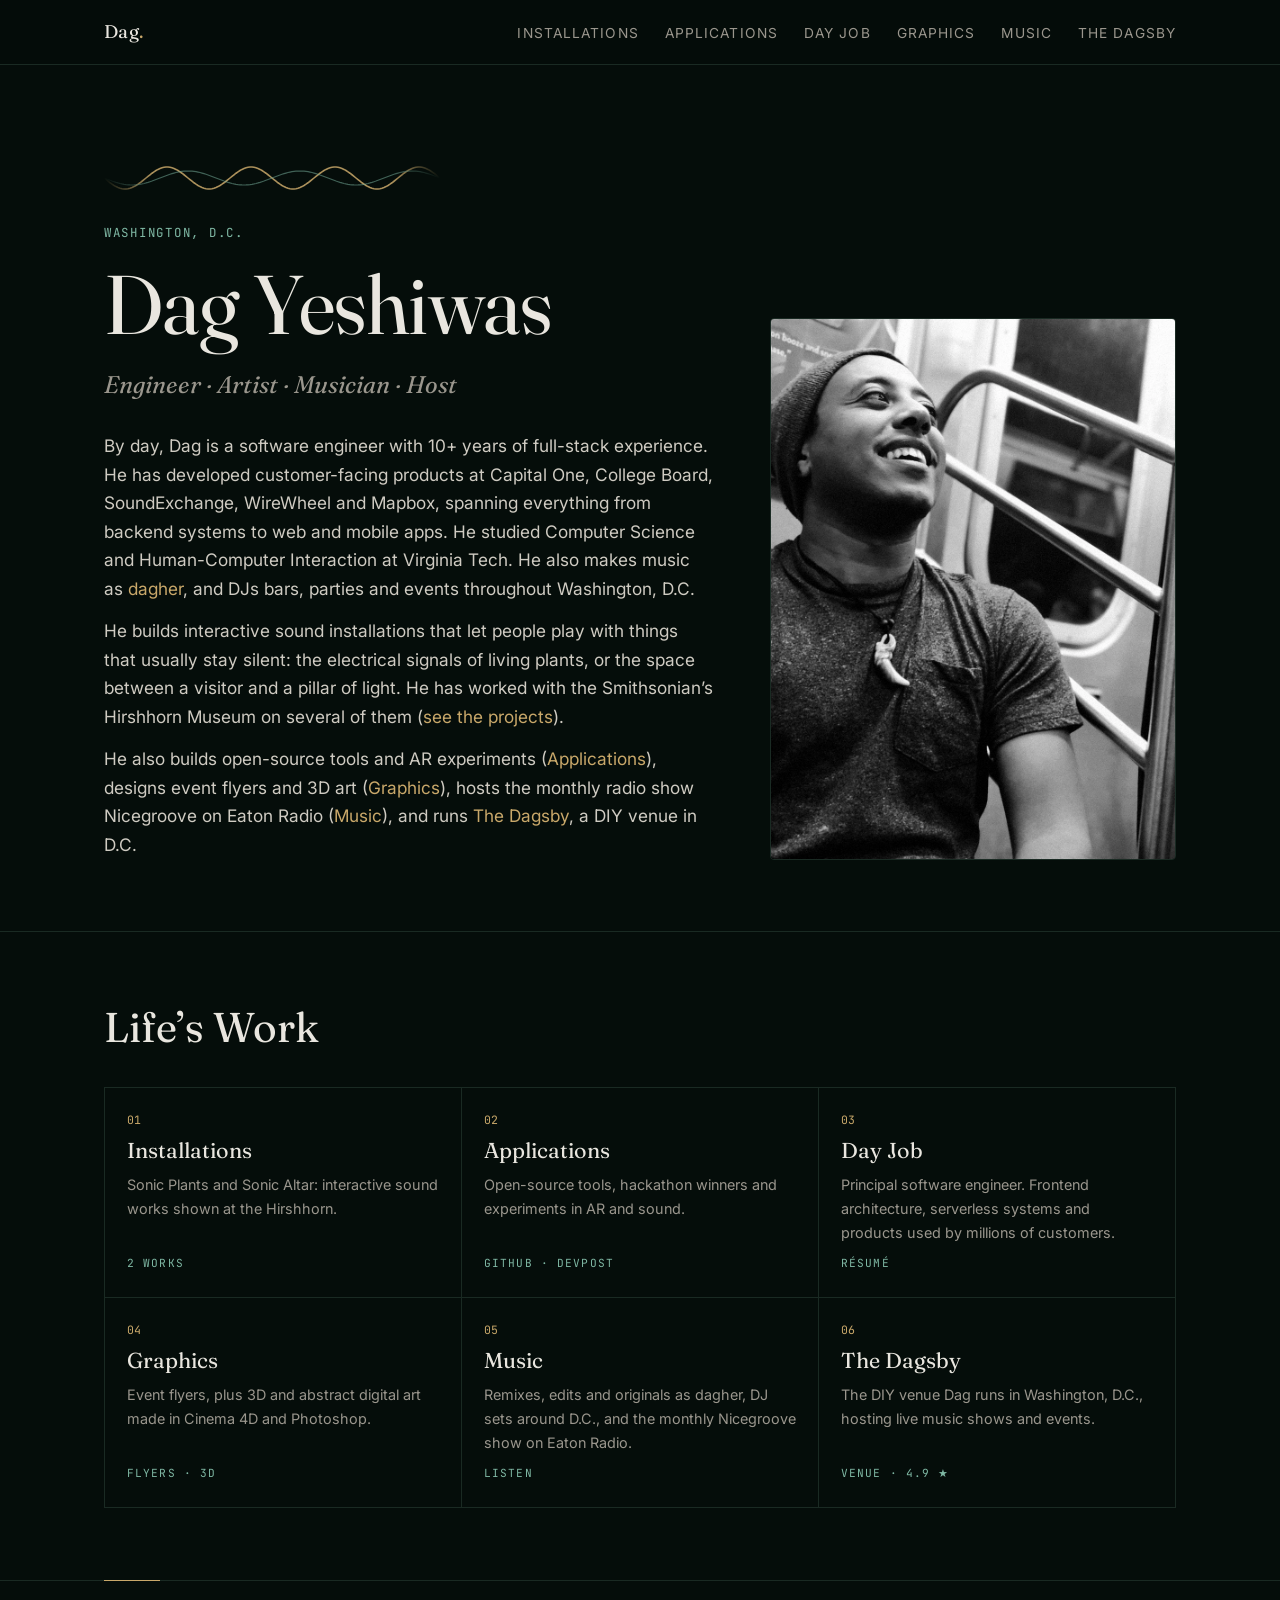
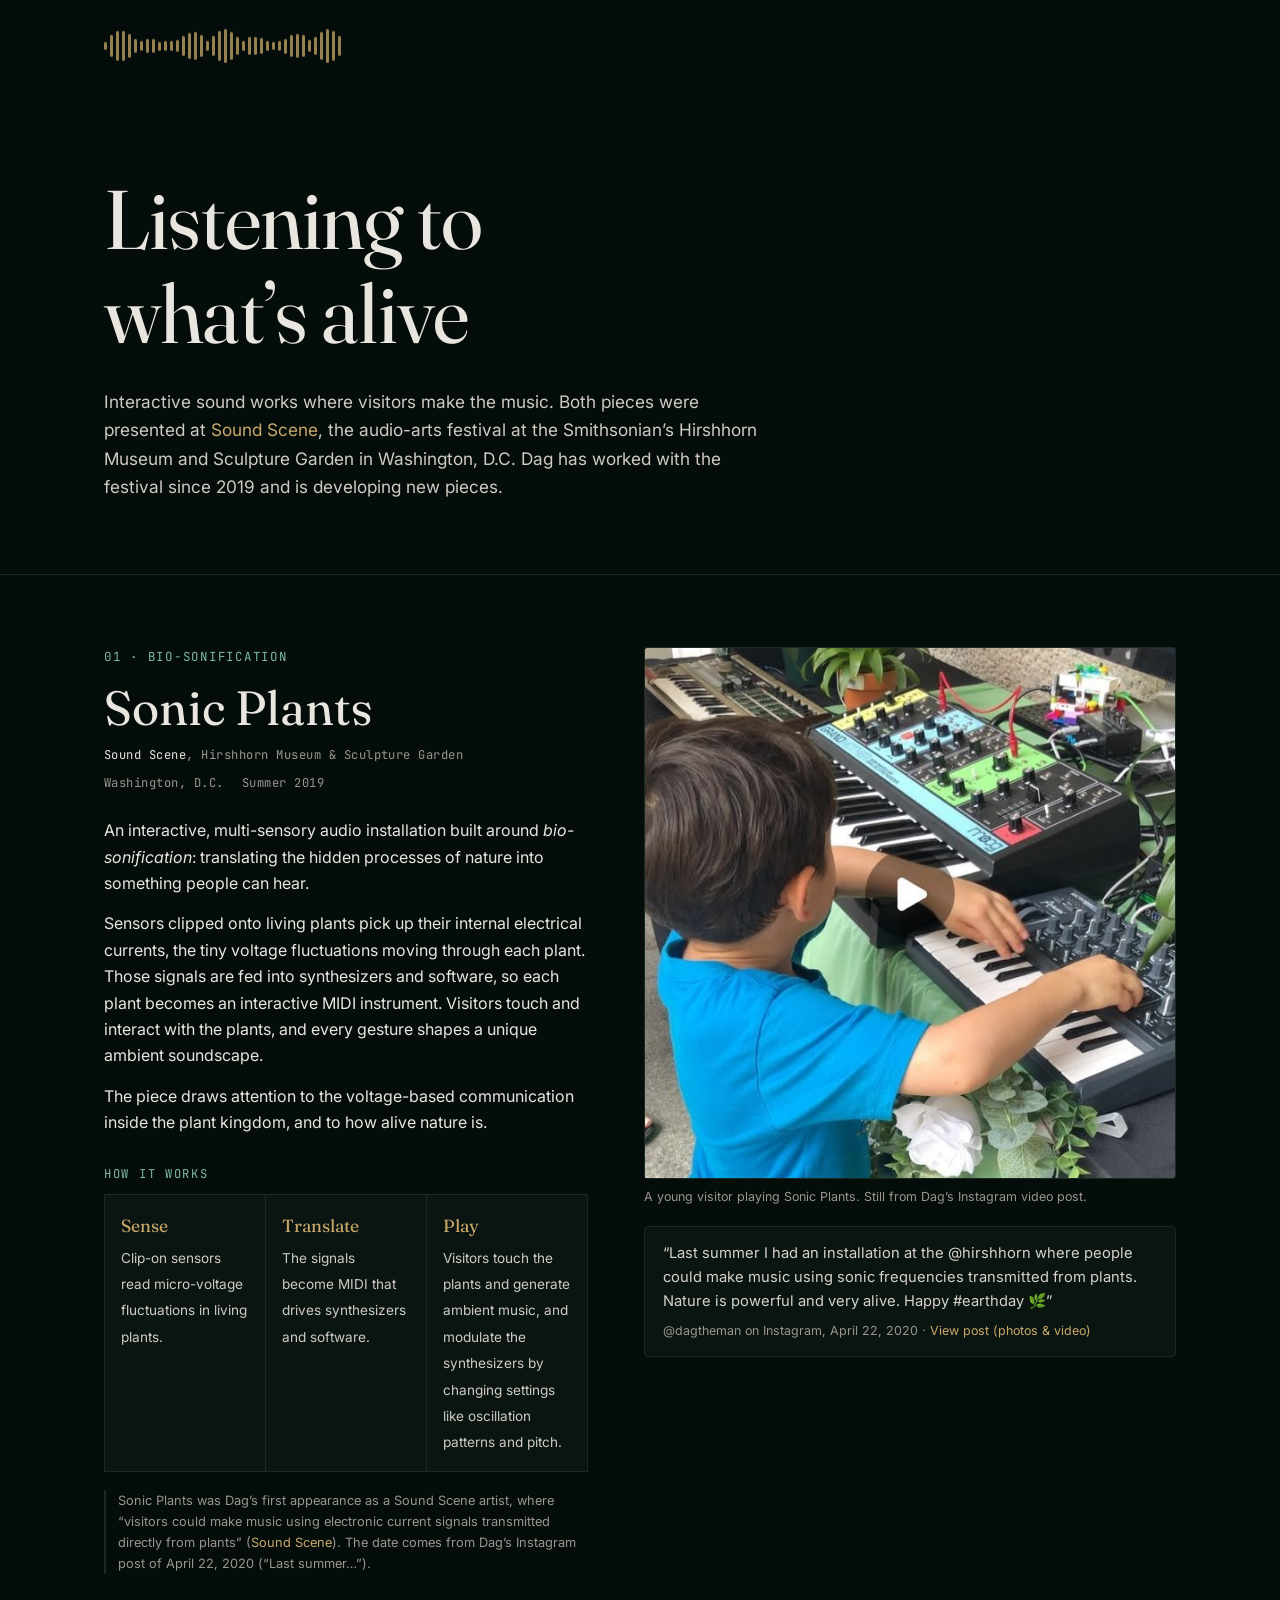
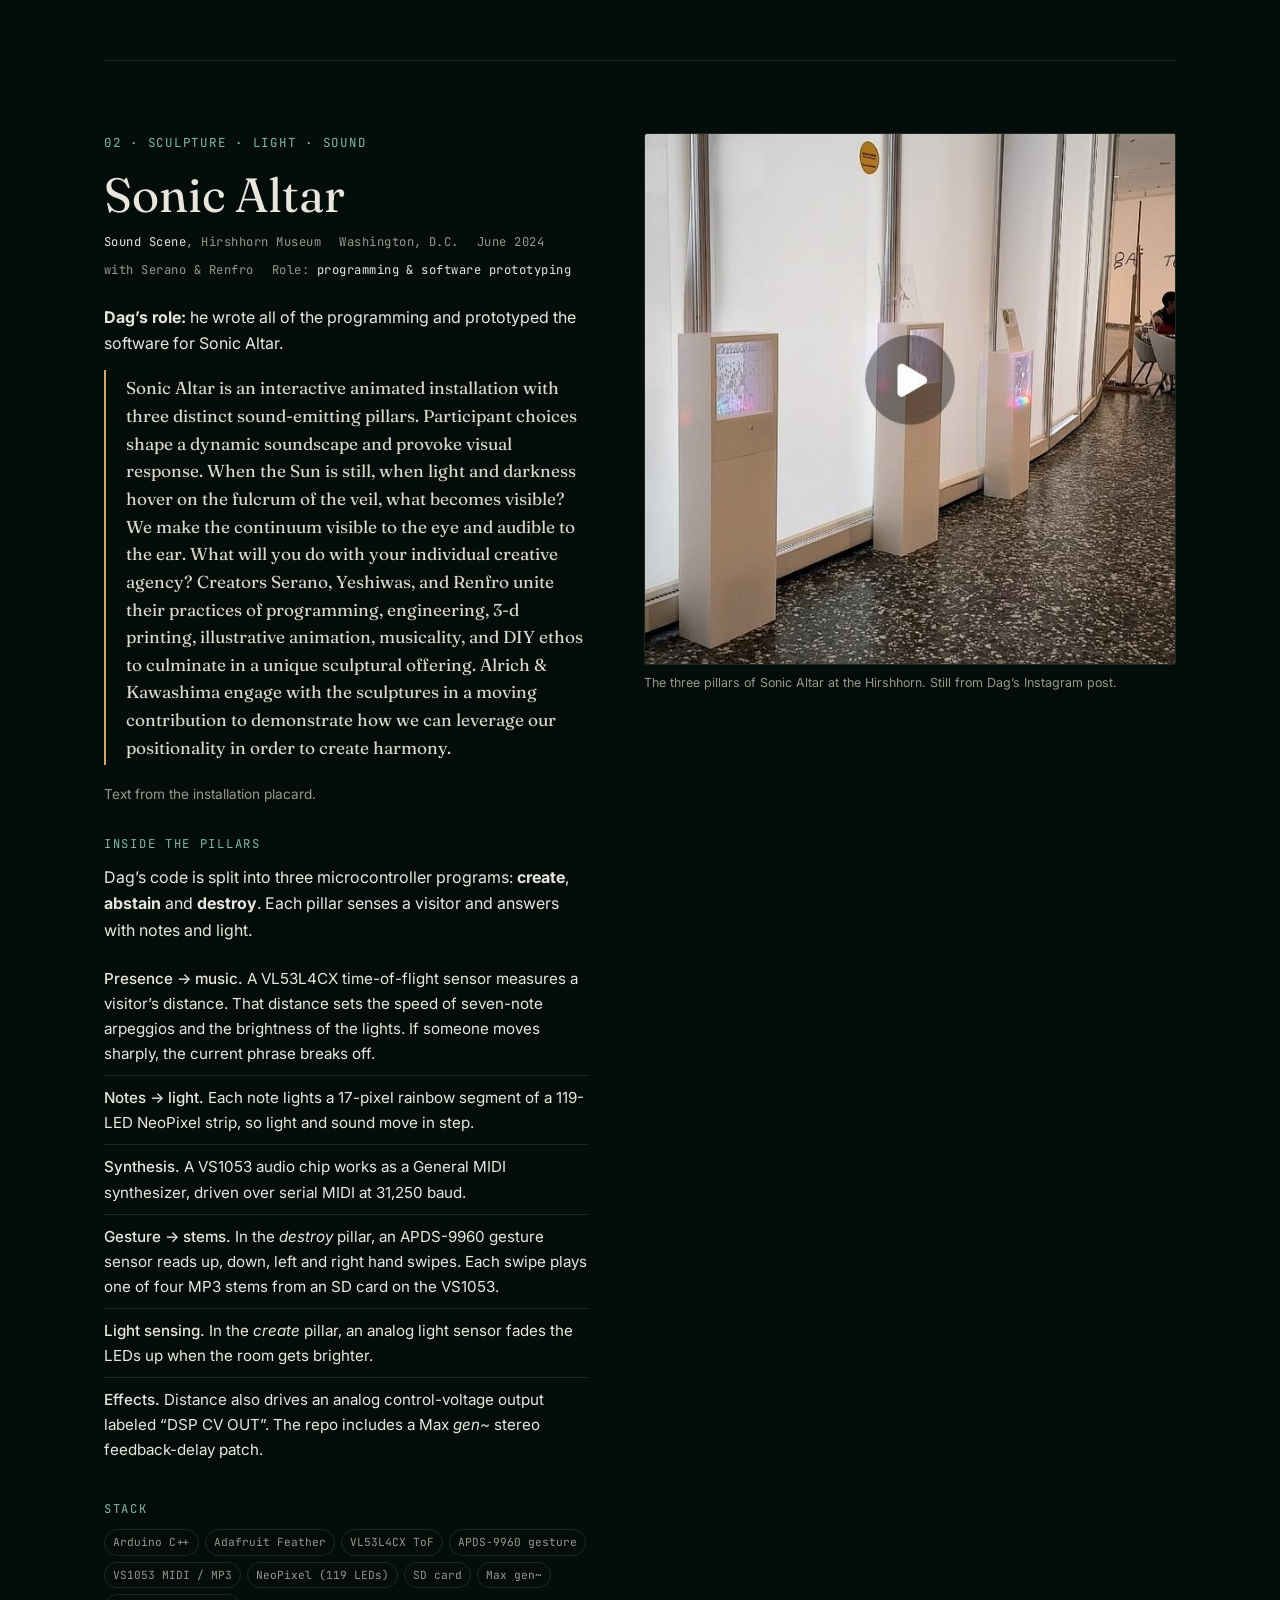
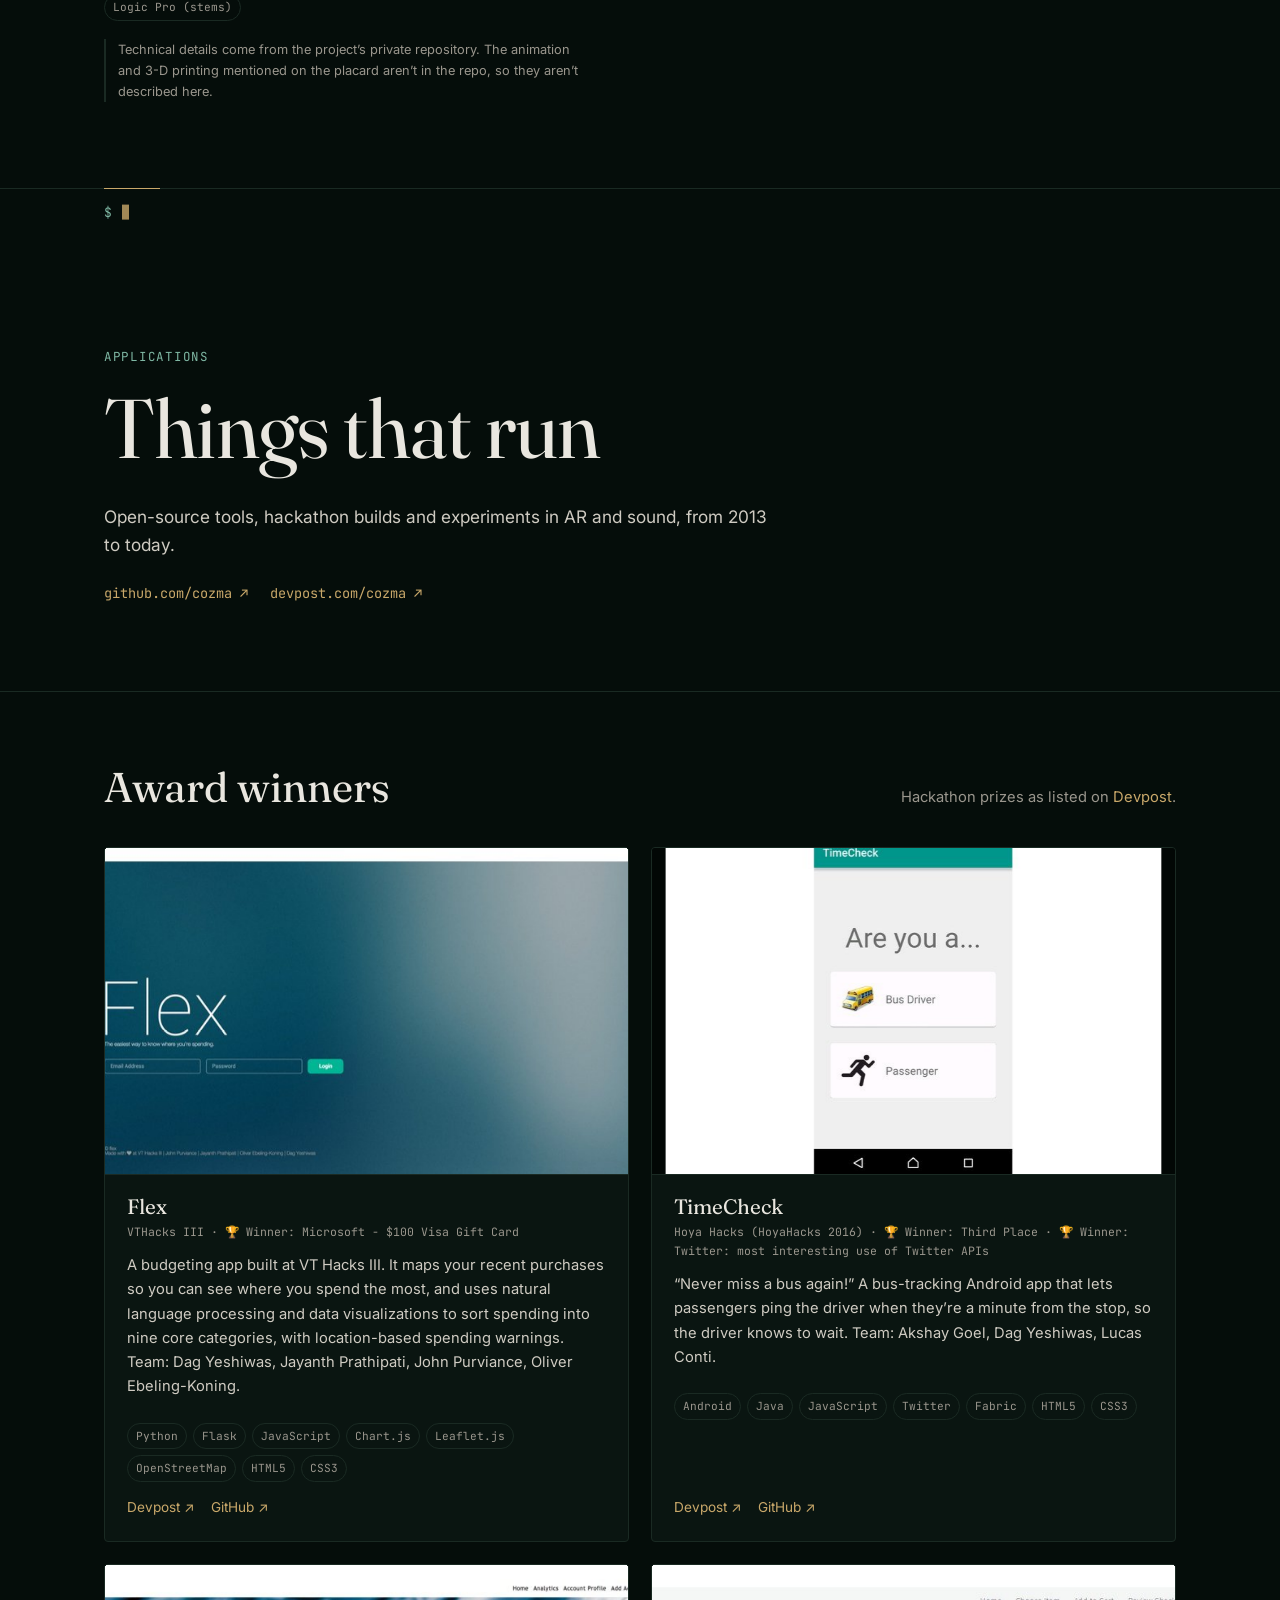
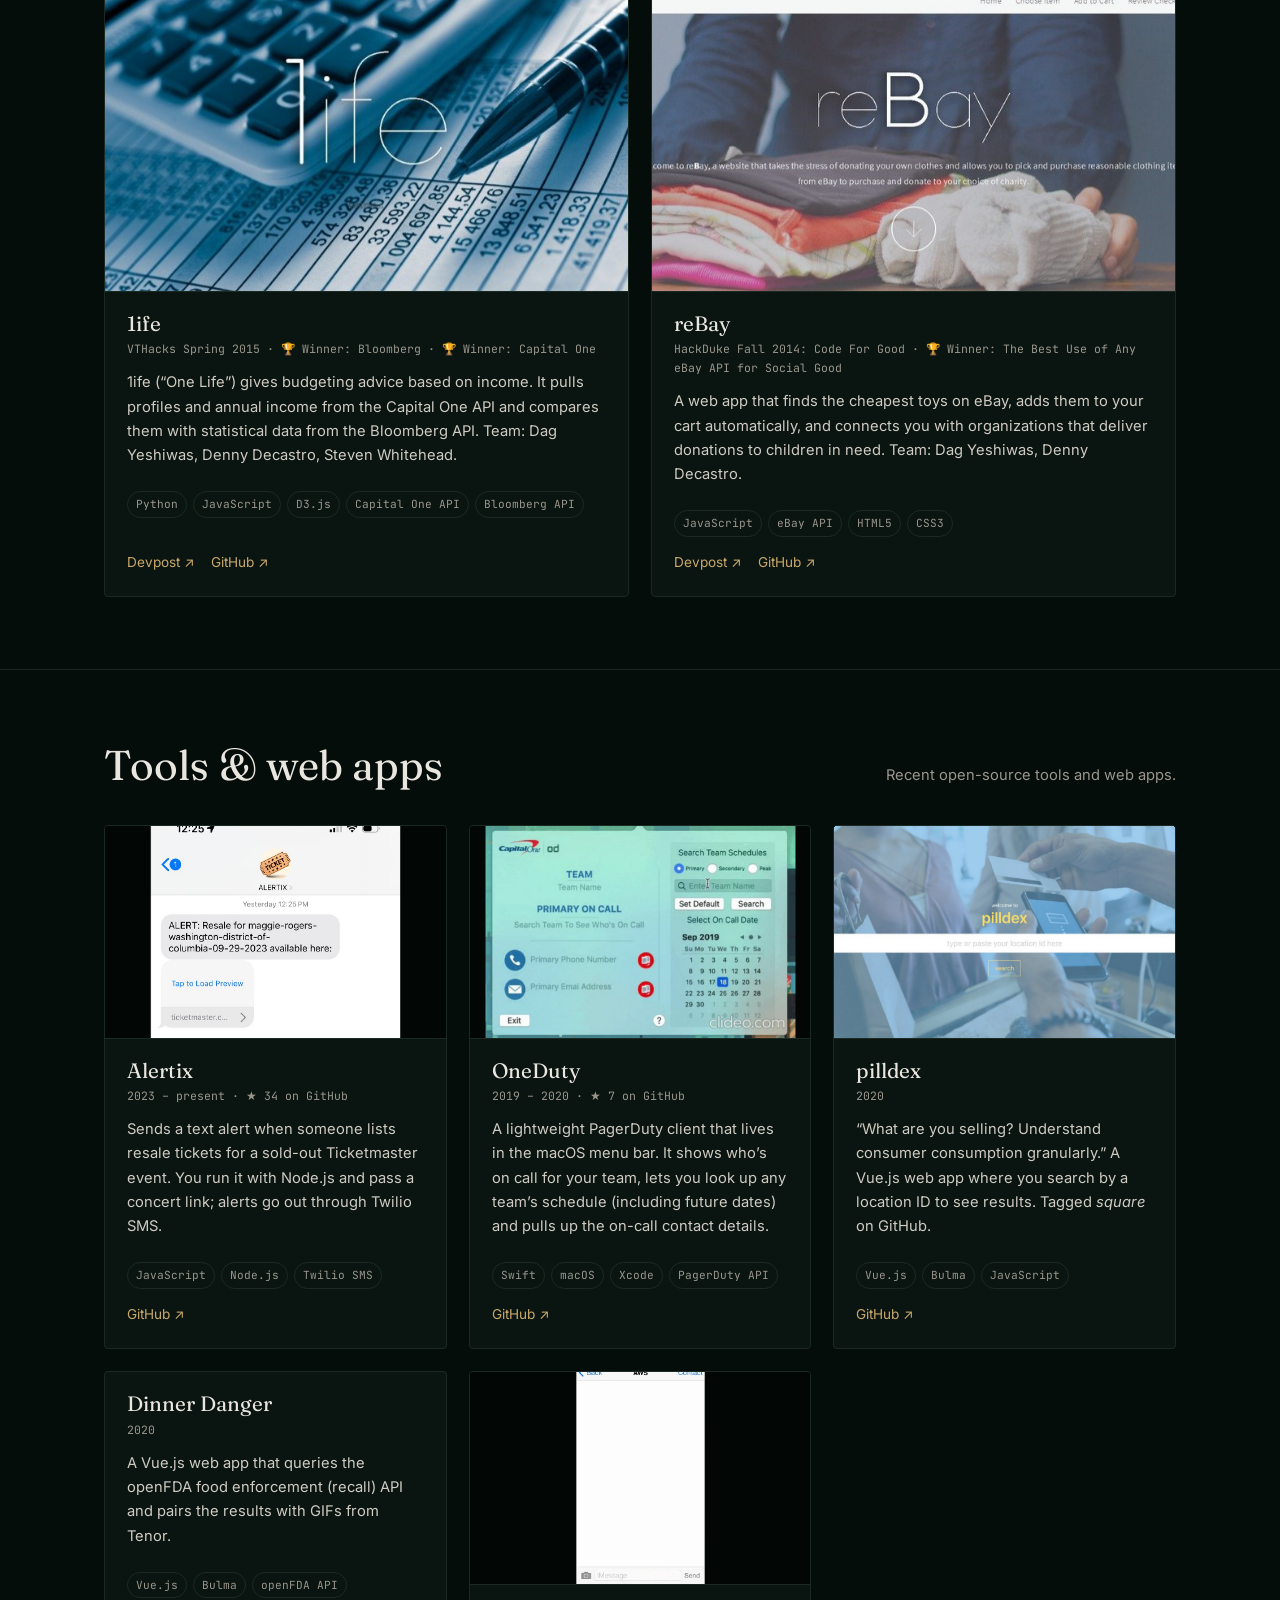
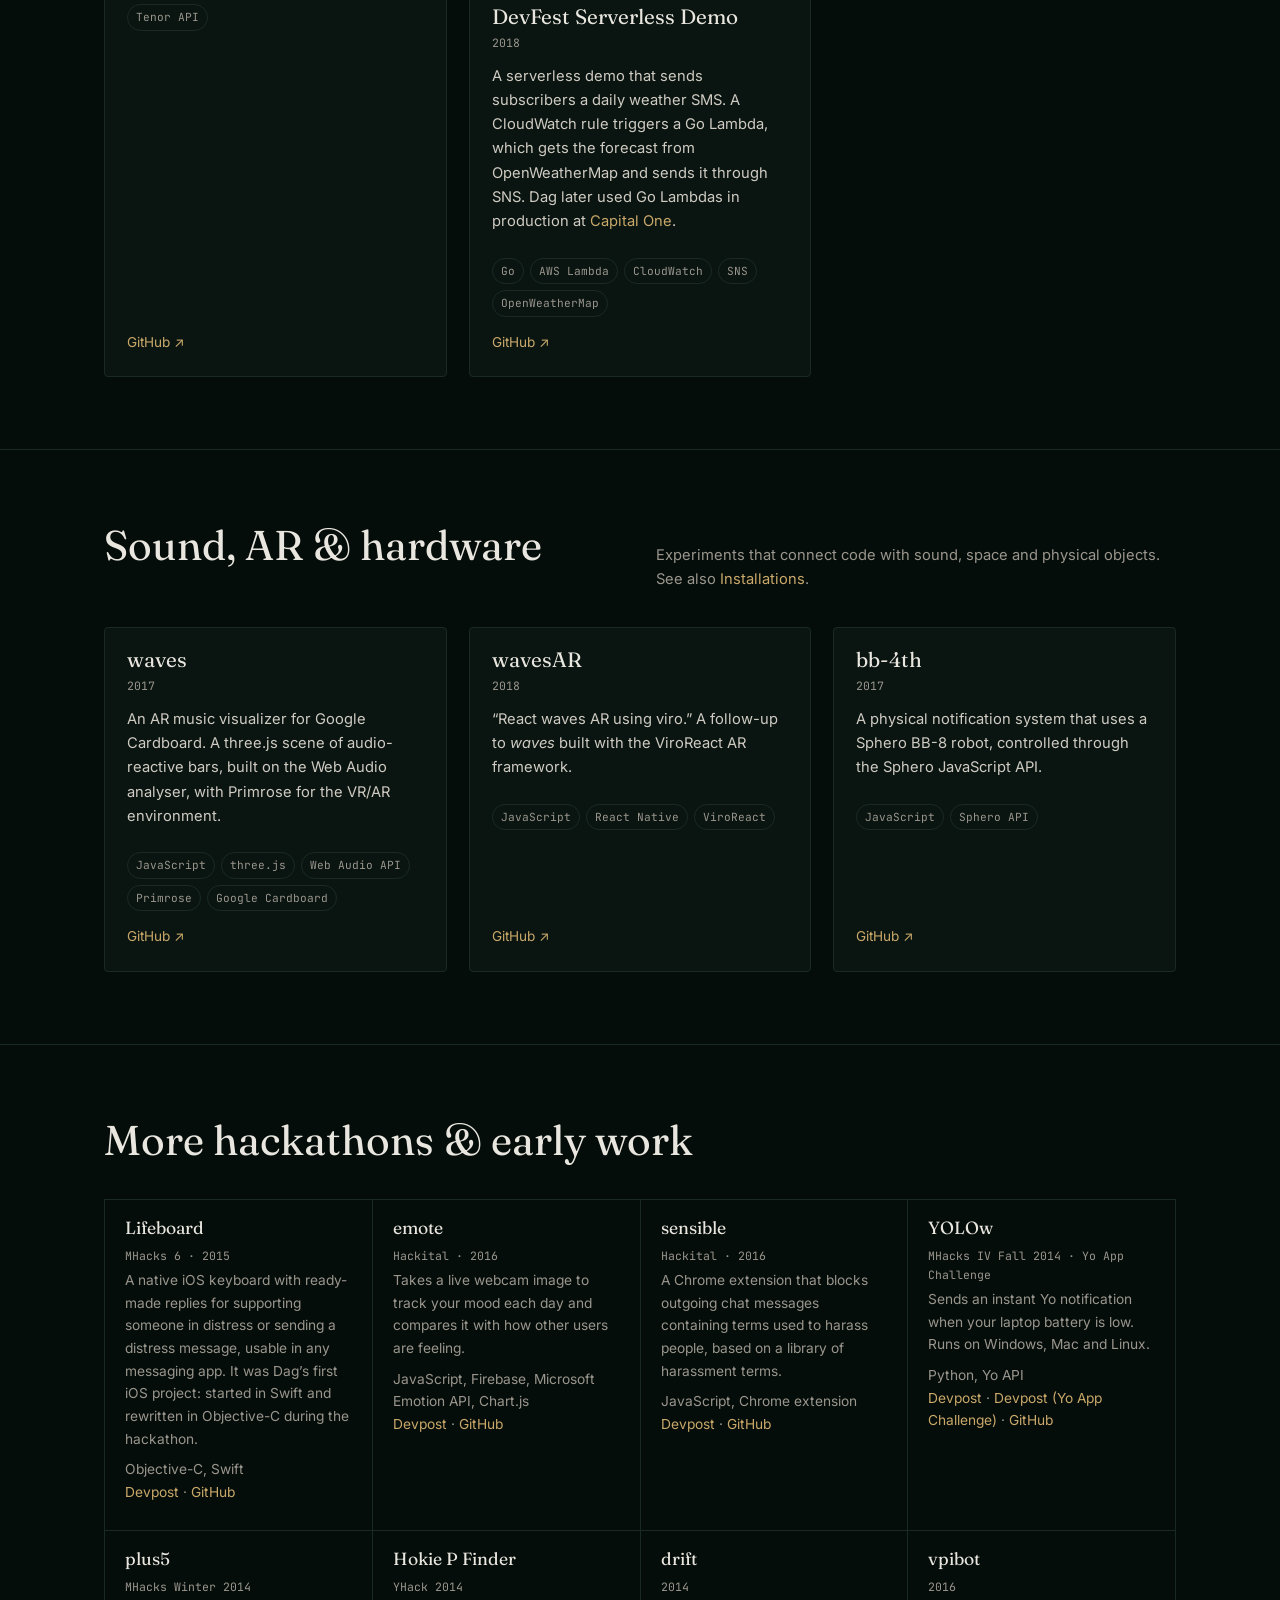
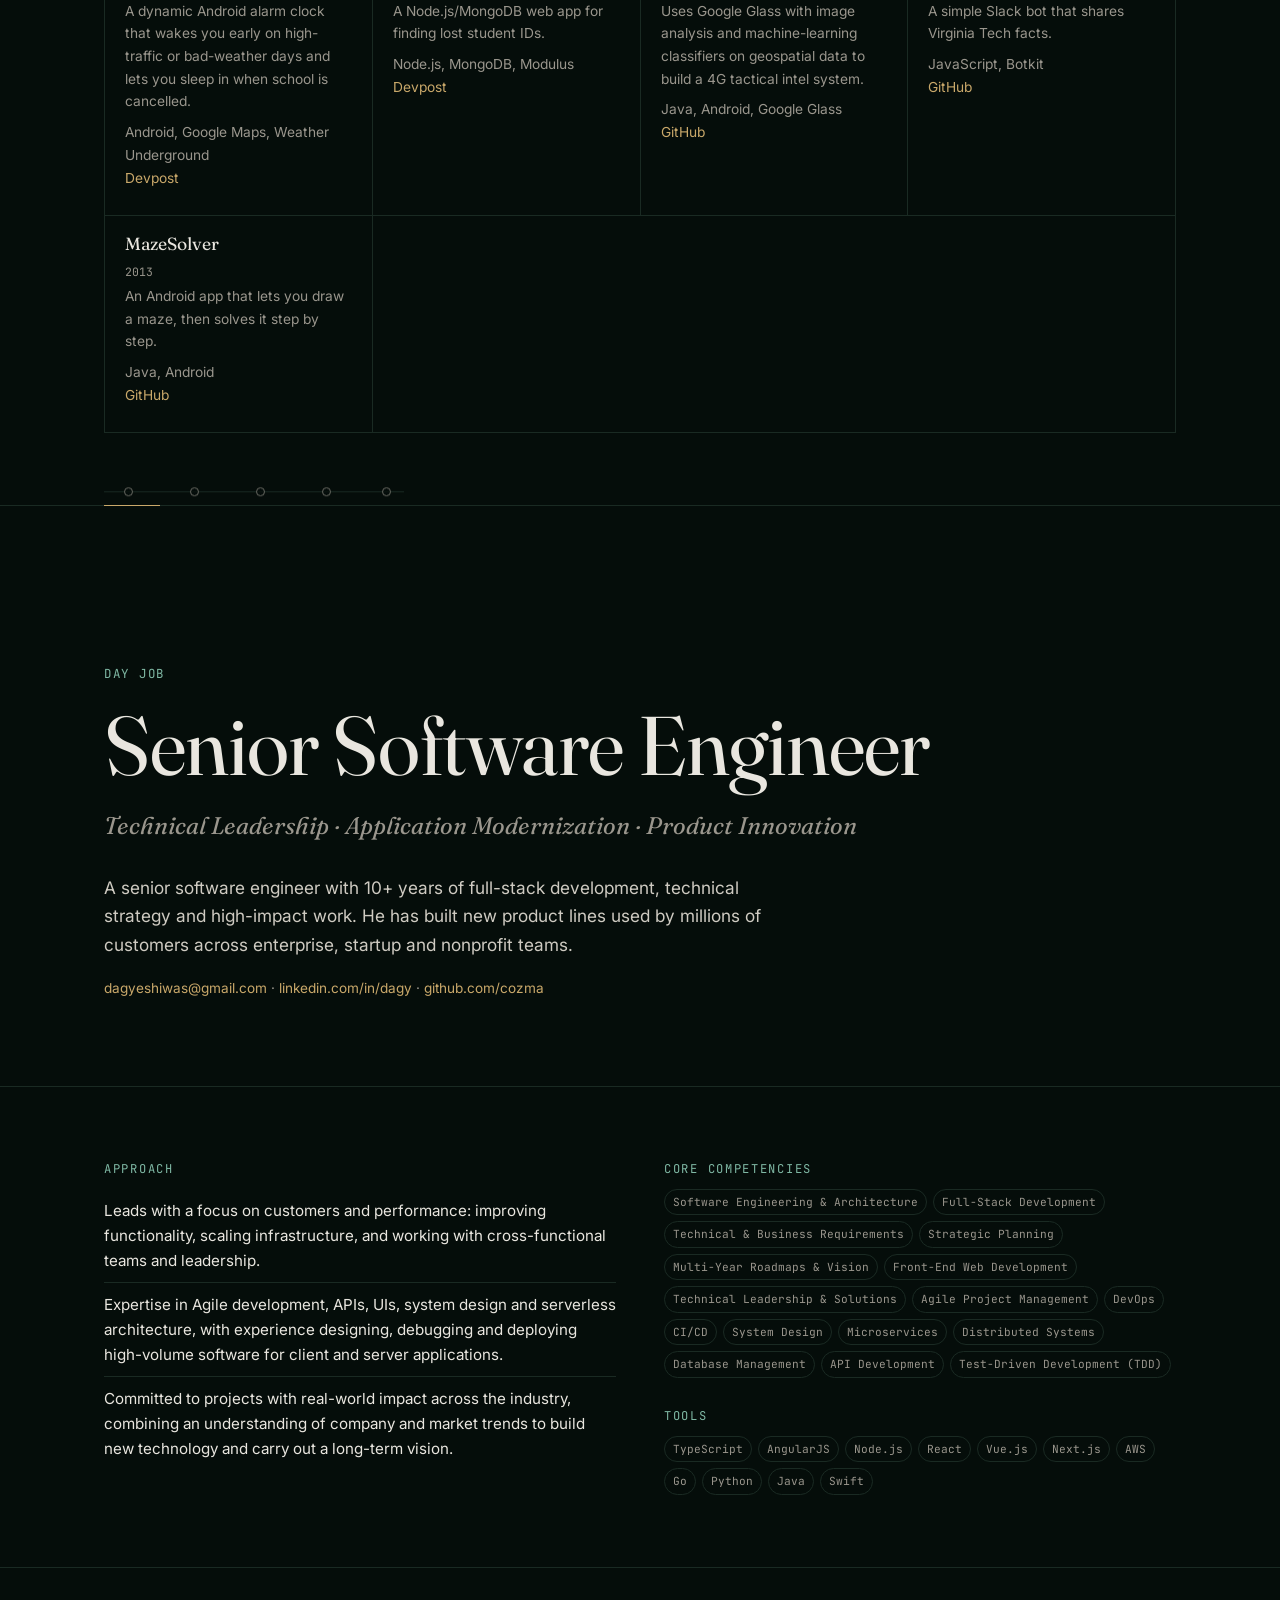
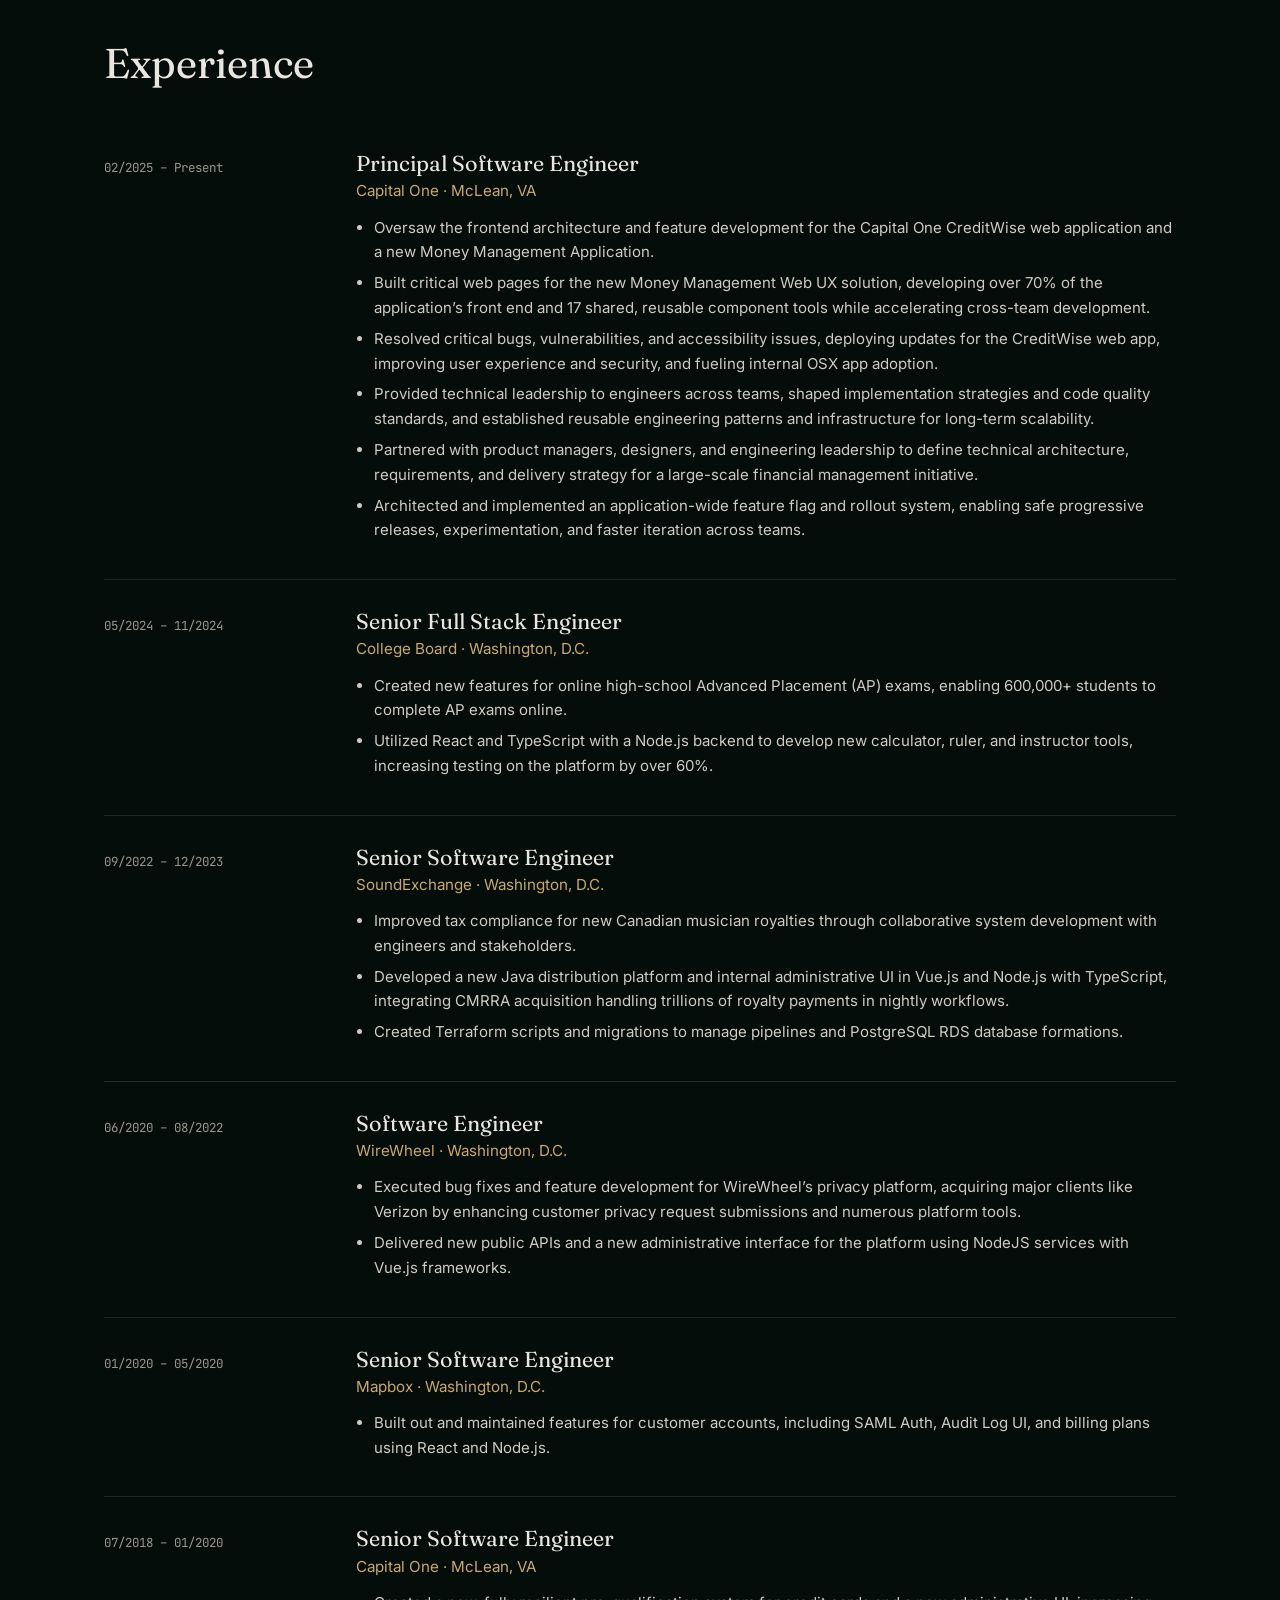
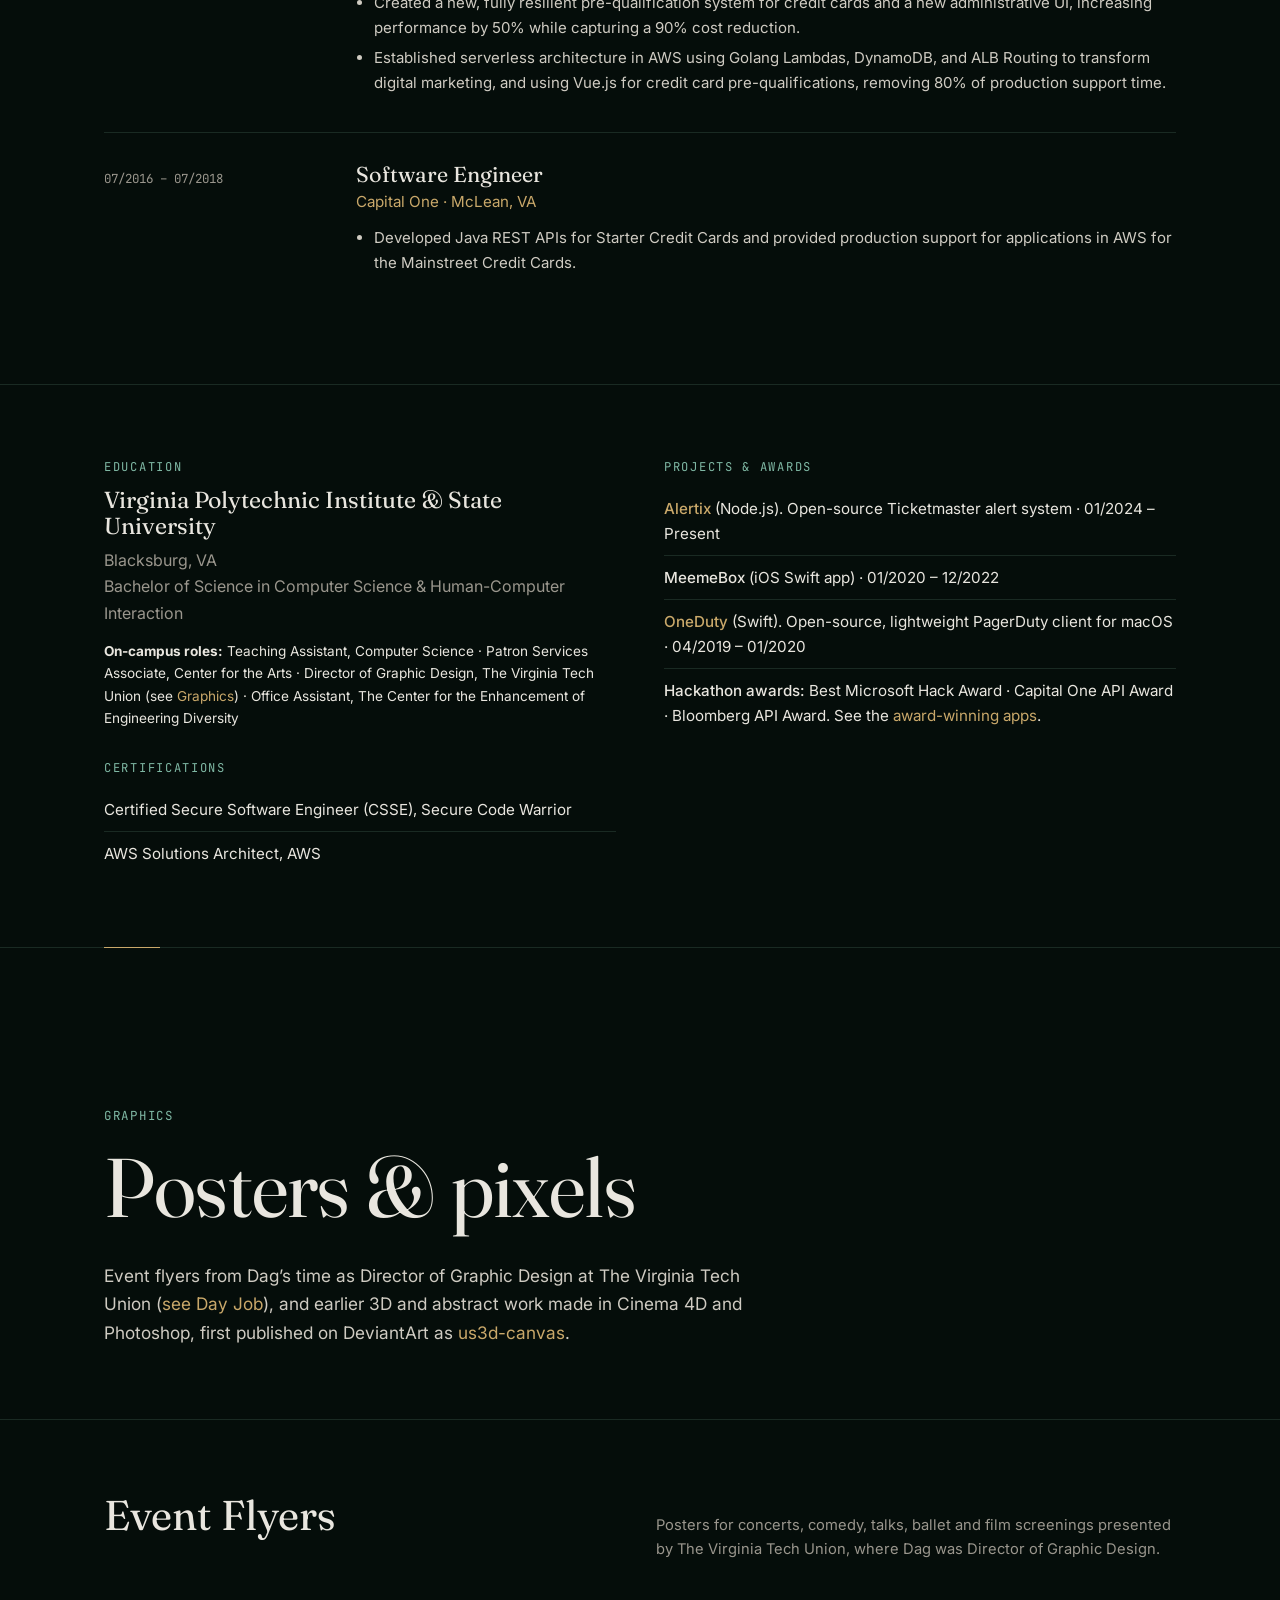
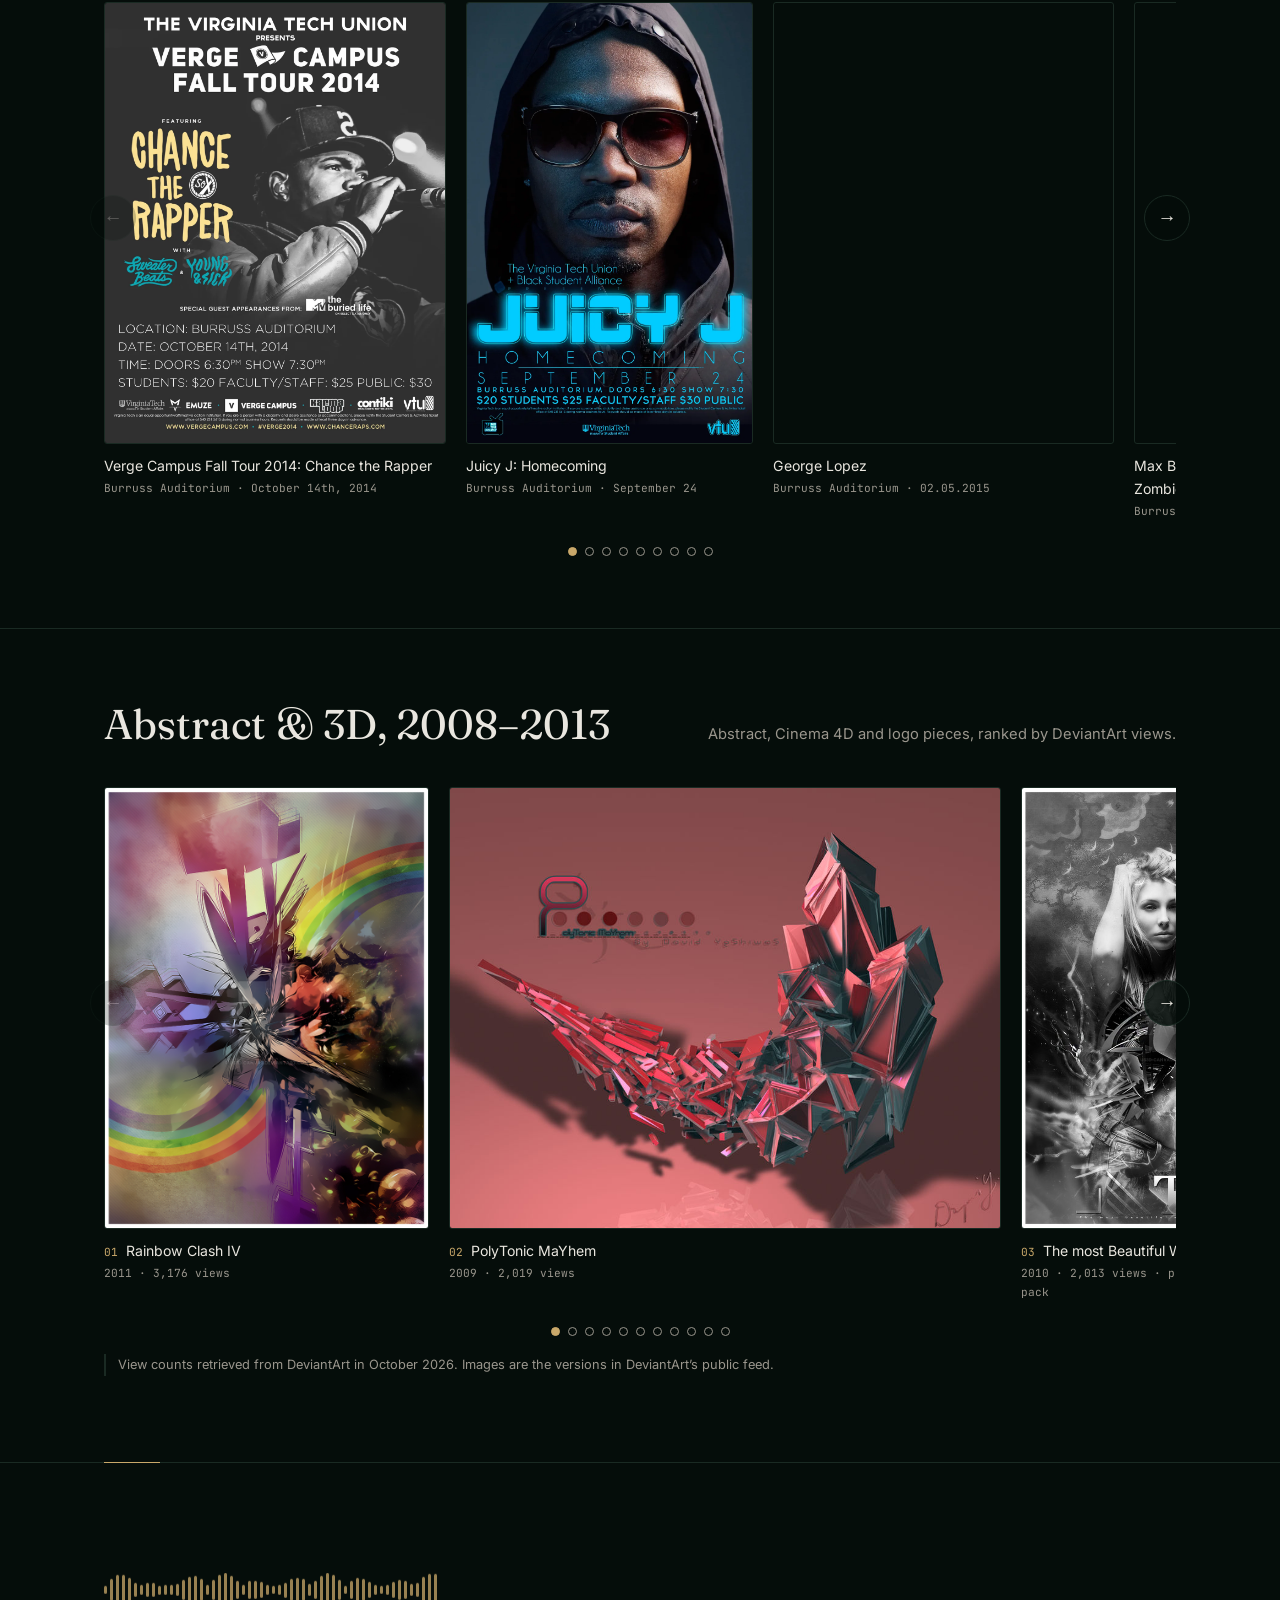
==== commit 6e8006af: "Add a home bio line that points at the other sections. The new sentence links Applications, Graphics" ====
--- a/index.html
+++ b/index.html
@@ -36,6 +36,7 @@
     <p class="roles">Engineer · Artist · Musician · Host</p>
     <p class="lede">By day, Dag is a software engineer with 10+ years of full-stack experience. He has developed customer-facing products at Capital One, College Board, SoundExchange, WireWheel and Mapbox, spanning everything from backend systems to web and mobile apps. He studied Computer Science and Human-Computer Interaction at Virginia Tech. He also makes music as <a href="#music">dagher</a>, and DJs bars, parties and events throughout Washington, D.C.</p>
     <p class="lede" style="margin-top:14px">He builds interactive sound installations that let people play with things that usually stay silent: the electrical signals of living plants, or the space between a visitor and a pillar of light. He has worked with the Smithsonian&rsquo;s Hirshhorn Museum on several of them (<a href="#installations">see the projects</a>).</p>
+    <p class="lede" style="margin-top:14px">He also builds open-source tools and AR experiments (<a href="#applications">Applications</a>), designs event flyers and 3D art (<a href="#graphics">Graphics</a>), hosts the monthly radio show Nicegroove on Eaton Radio (<a href="#music">Music</a>), and runs <a href="#the-dagsby">The Dagsby</a>, a DIY venue in D.C.</p>
   </div>
   <figure style="margin:0">
     <picture><source srcset="assets/img/dag-portrait.webp" type="image/webp"><img fetchpriority="high" class="portrait" src="assets/img/dag-portrait.jpg" alt="Dag Yeshiwas smiling on a subway train, wearing a knit beanie, a gray t-shirt and a tooth pendant necklace." width="900" height="1200"></picture>
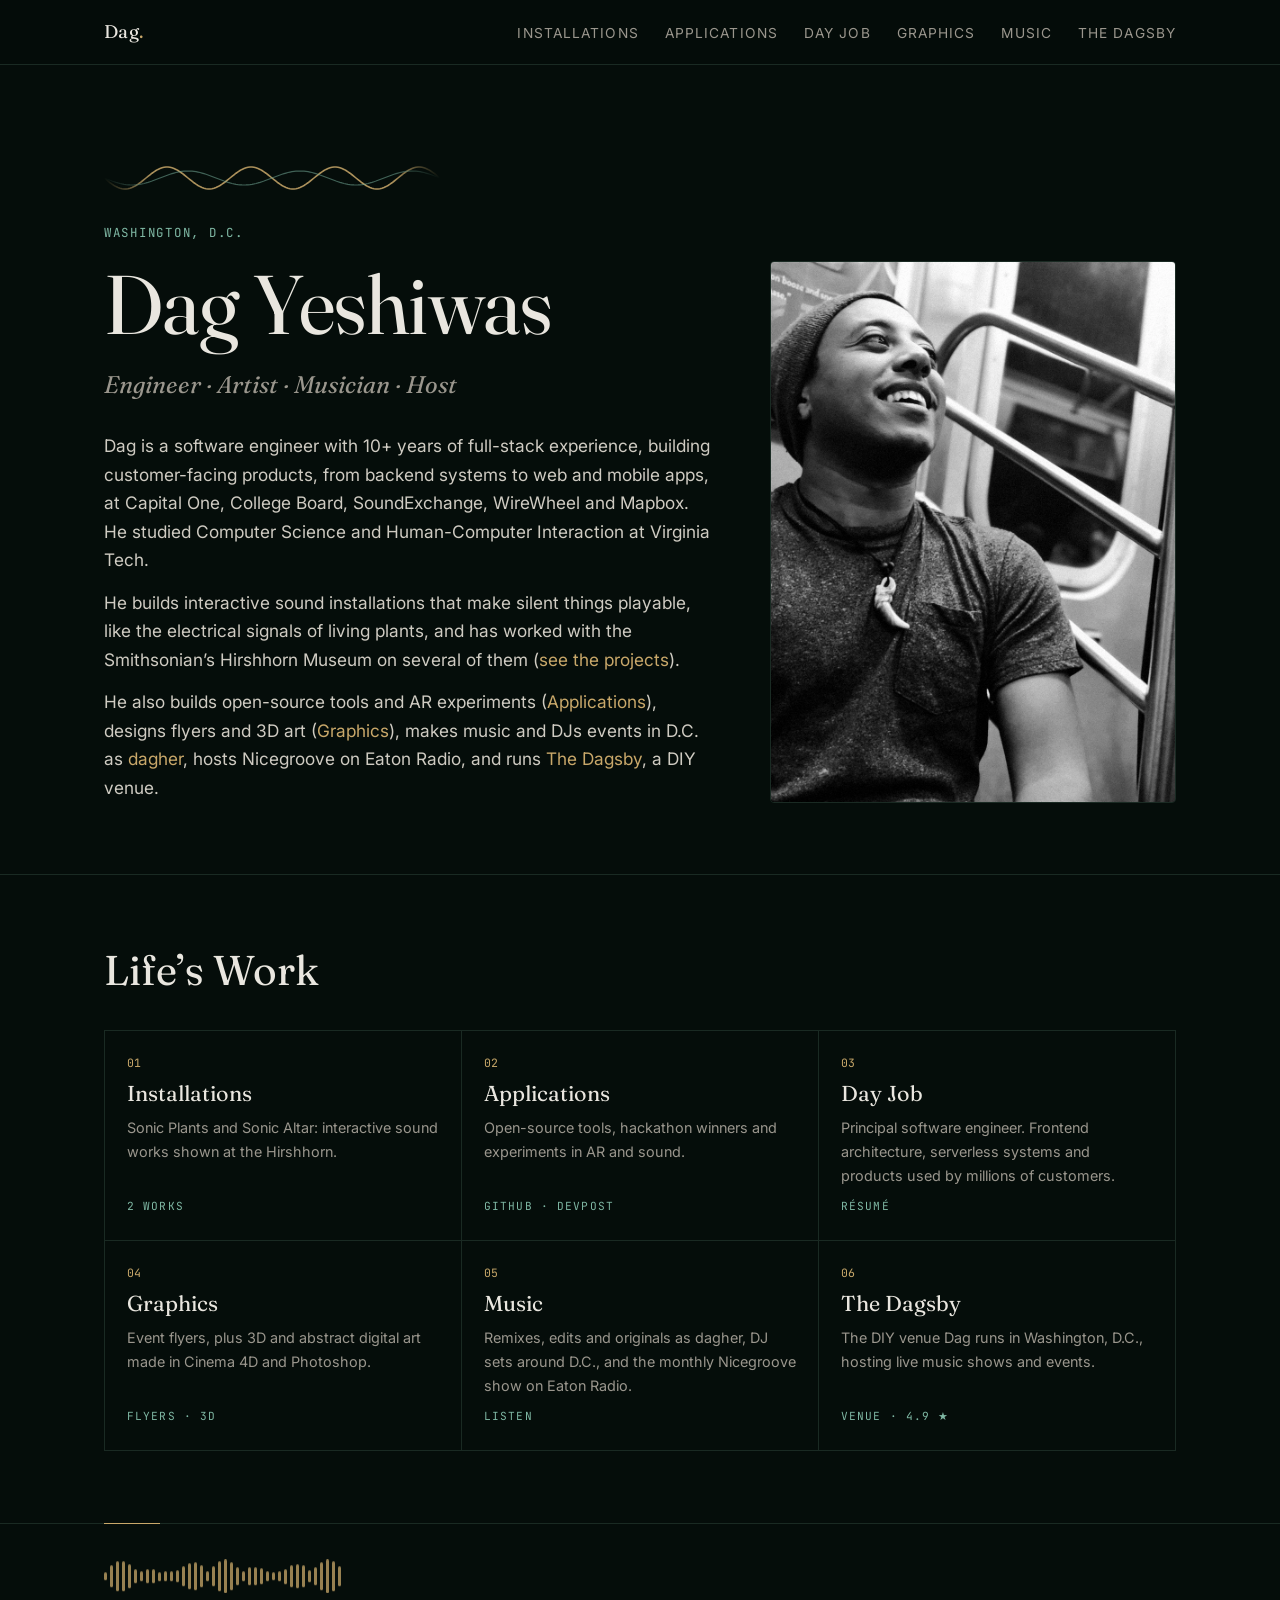
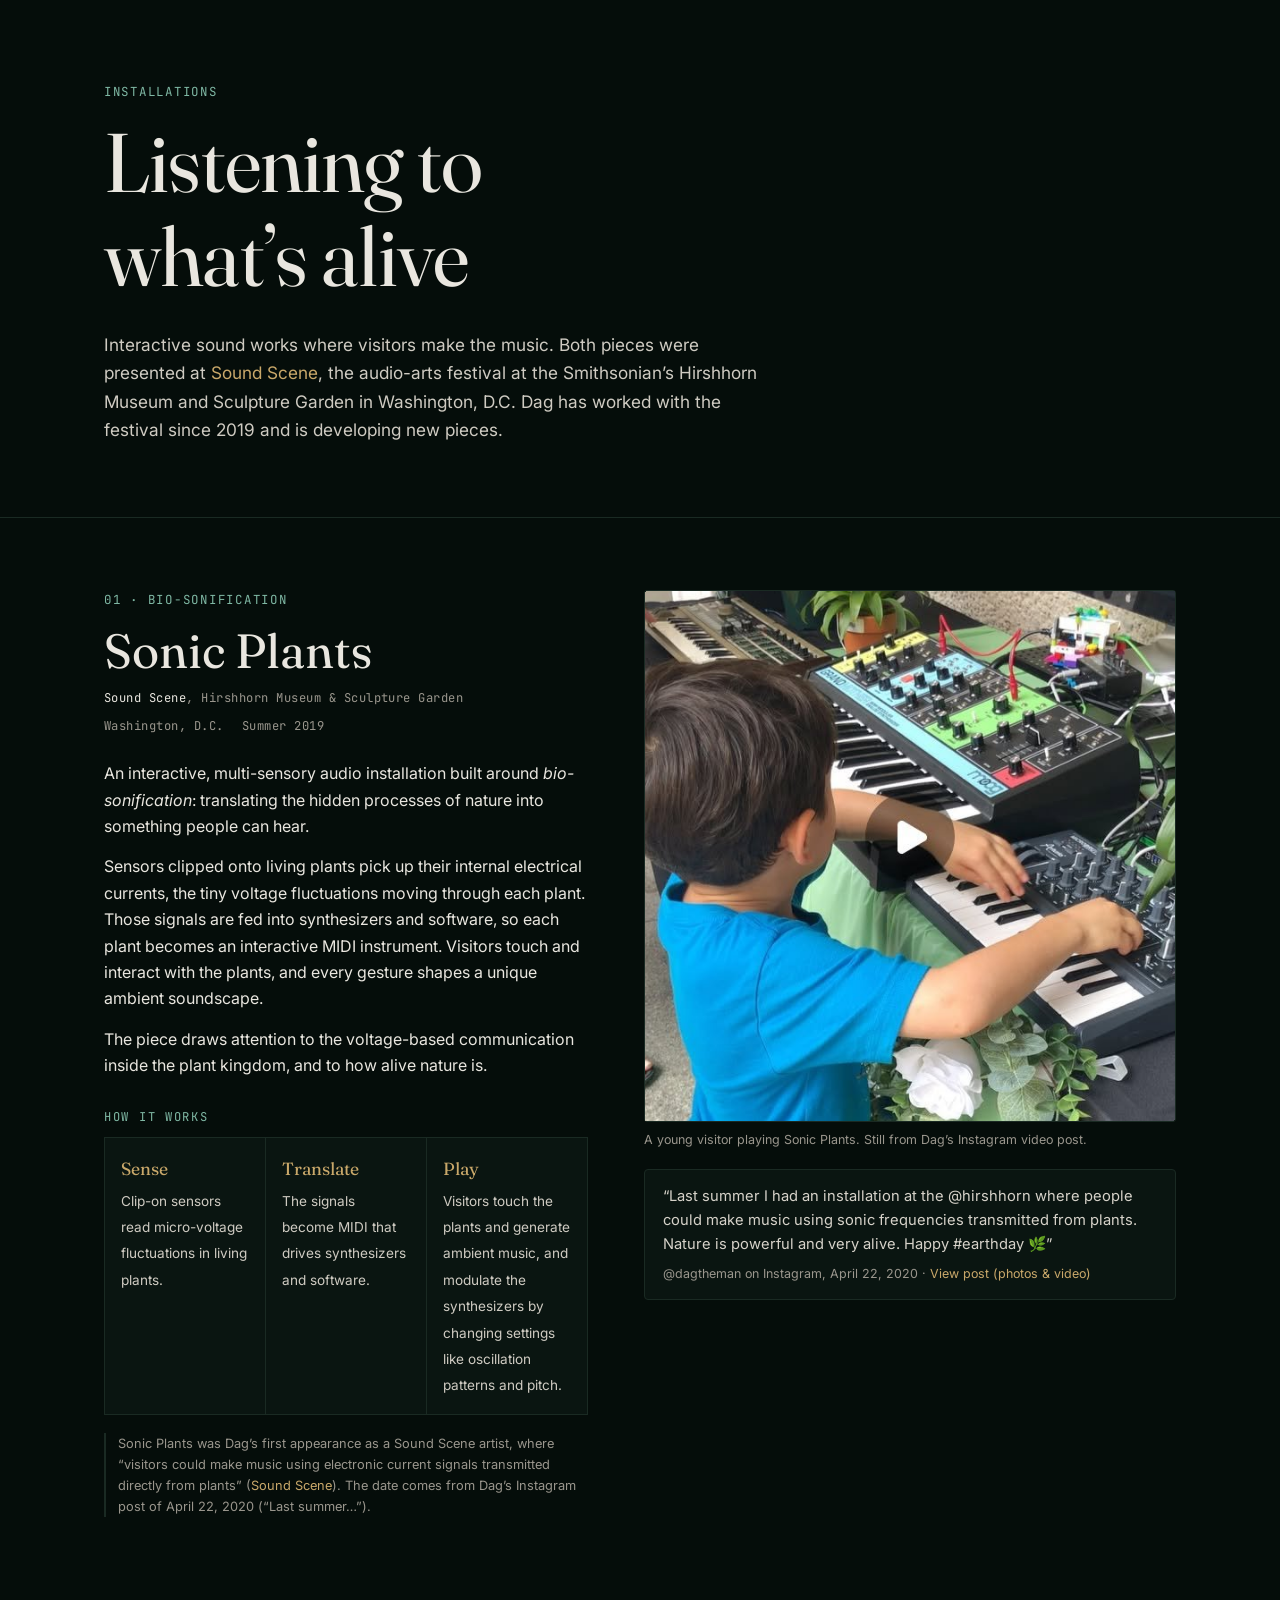
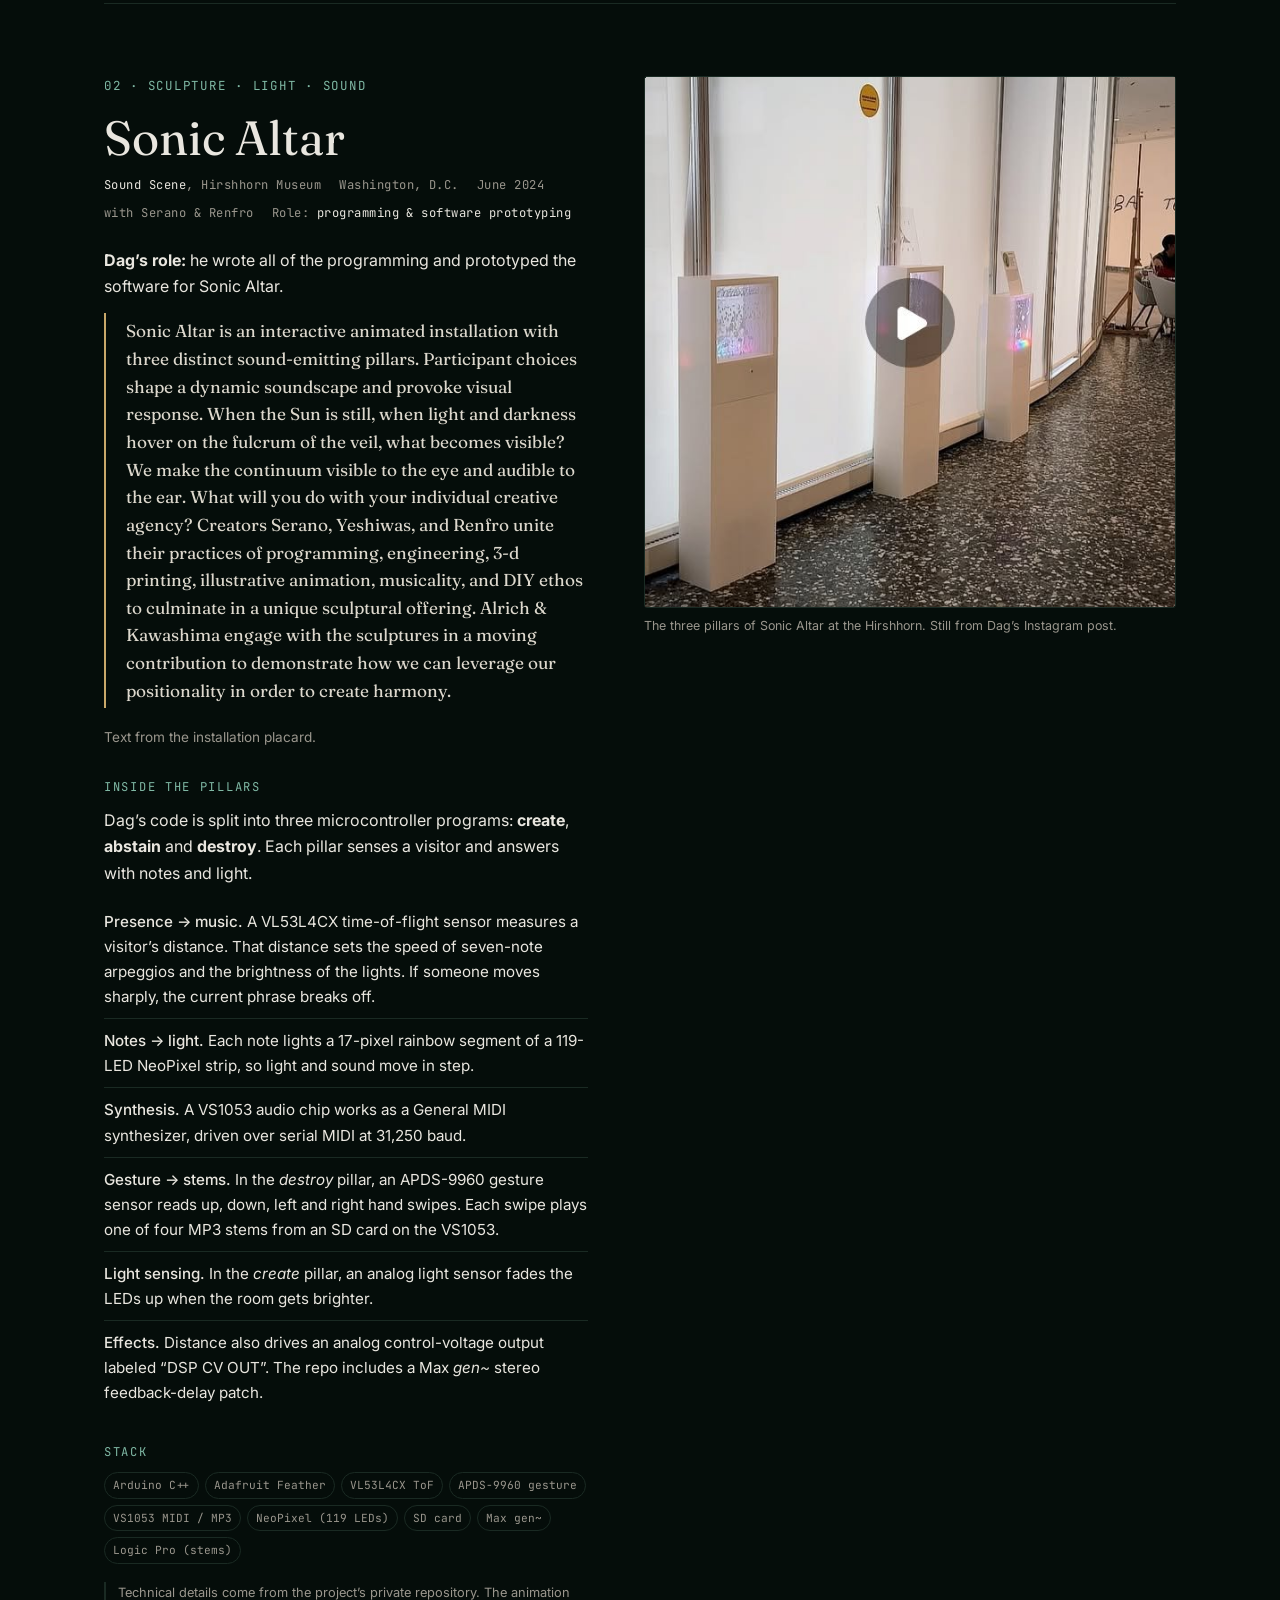
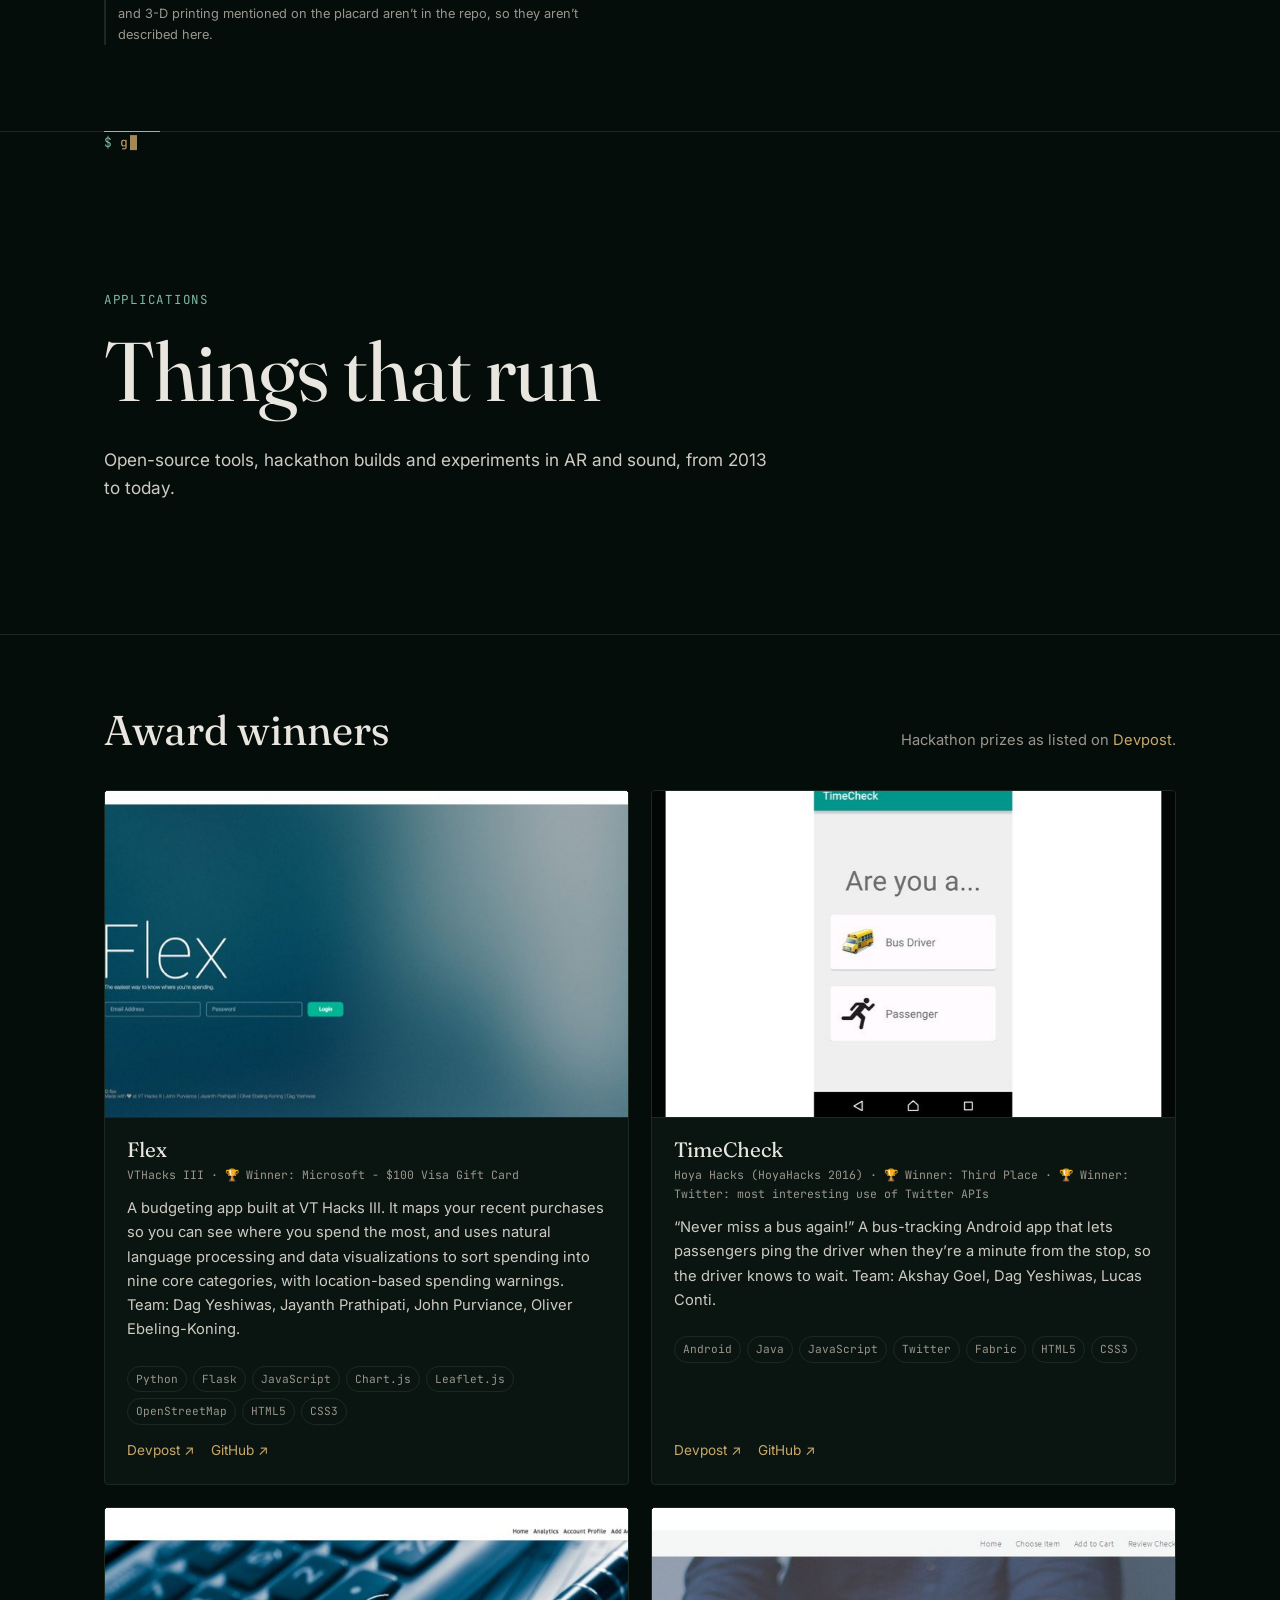
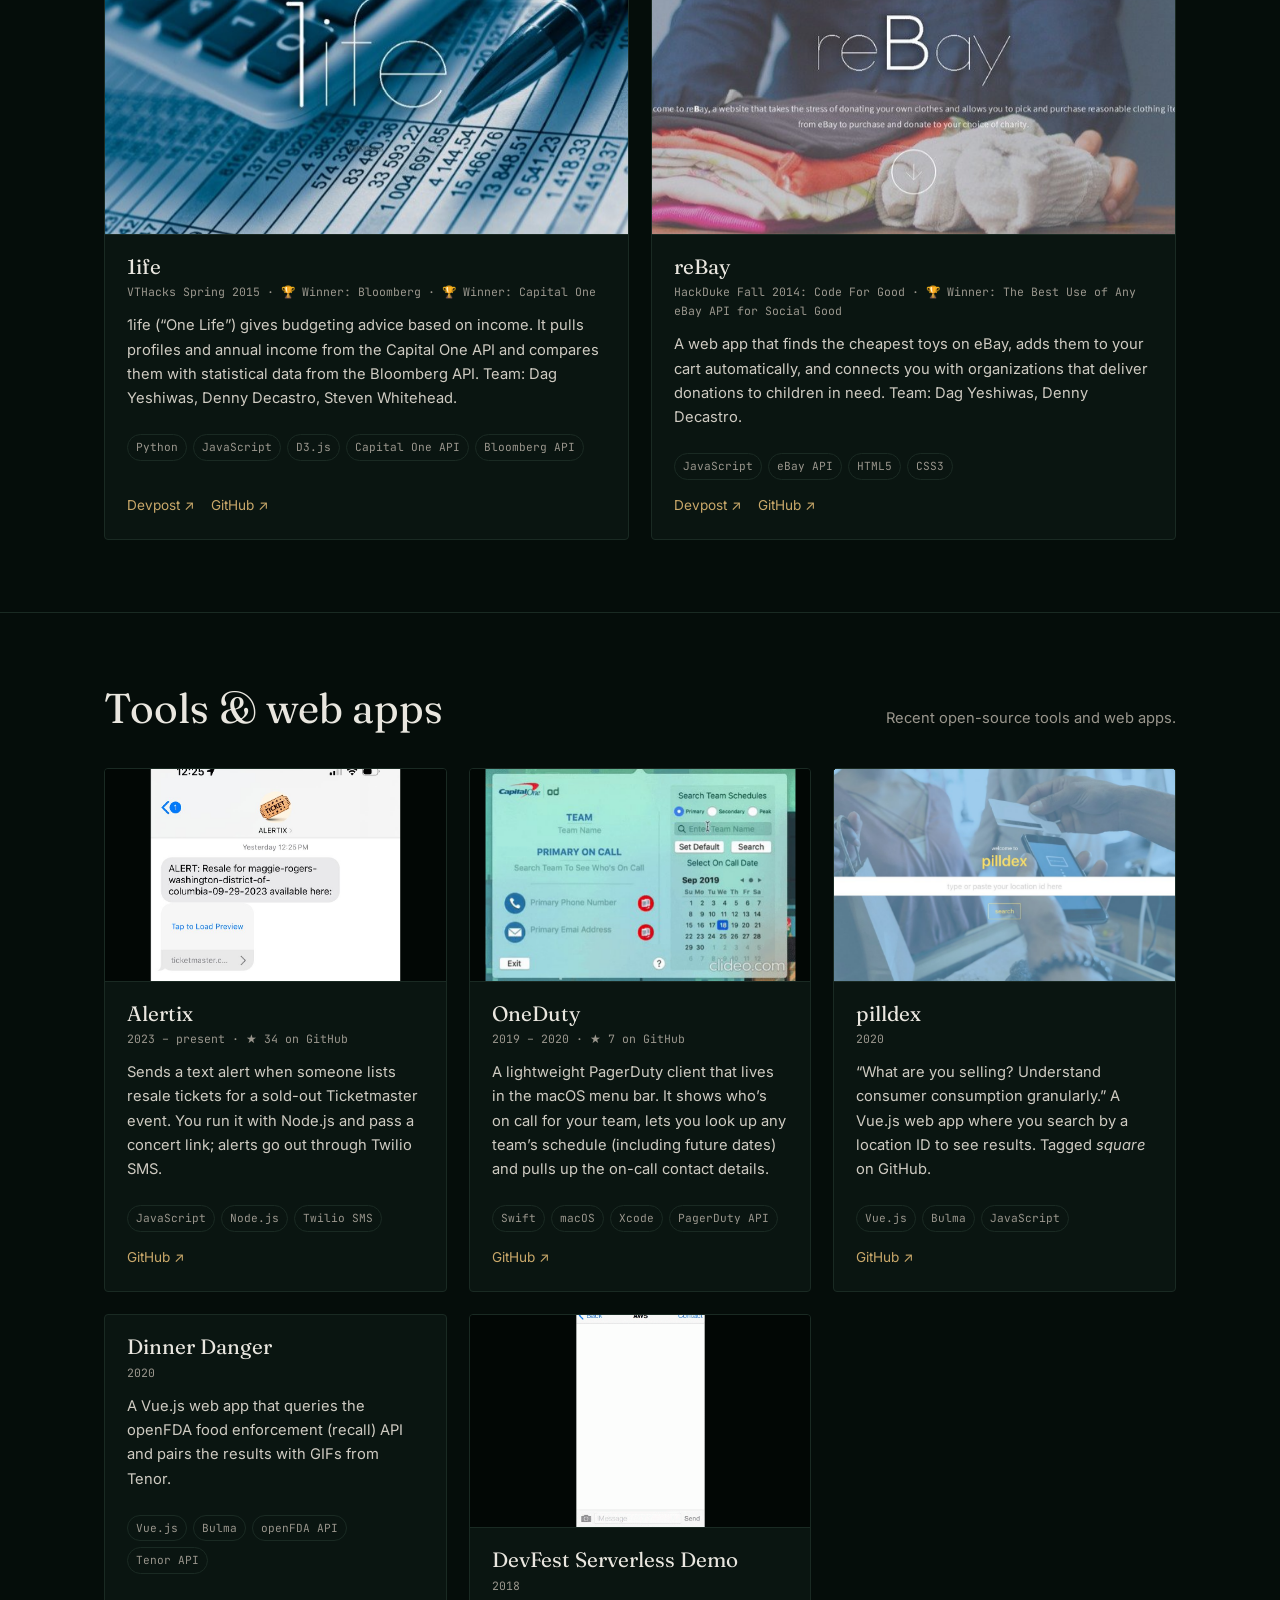
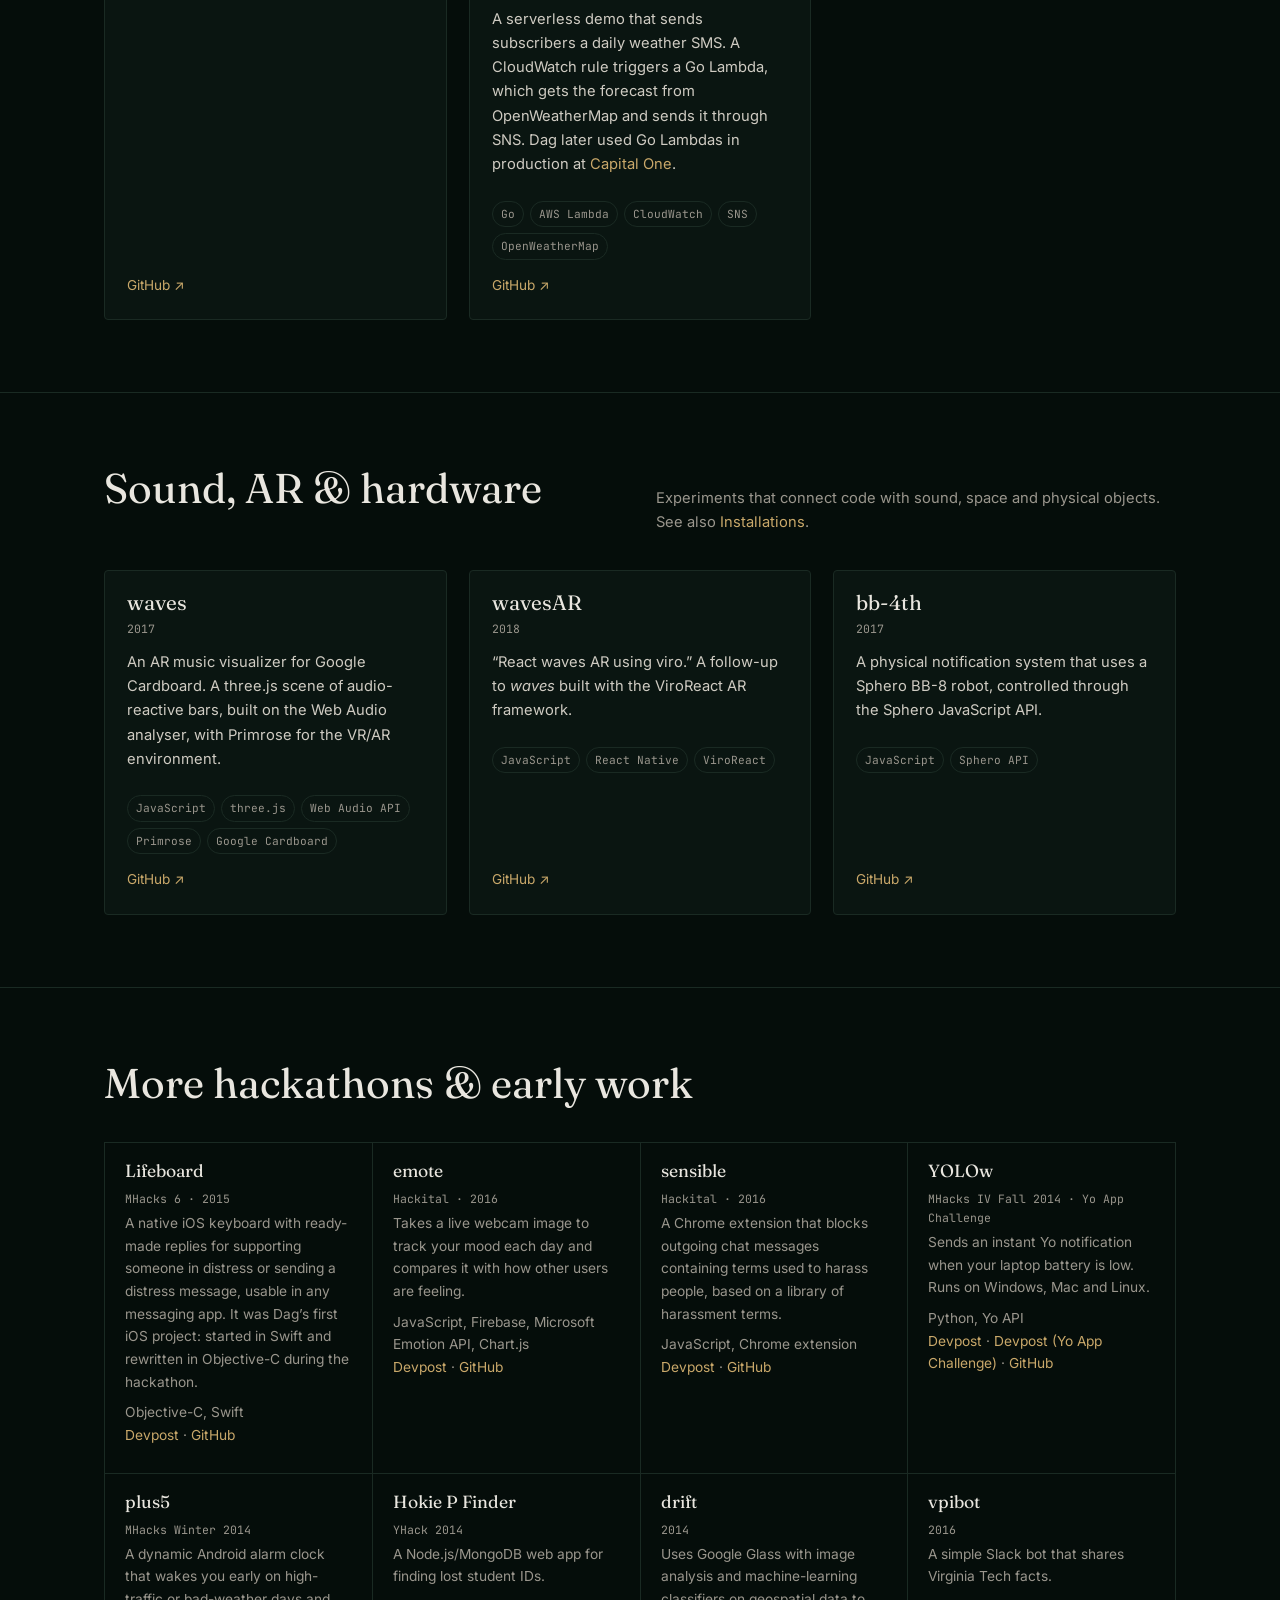
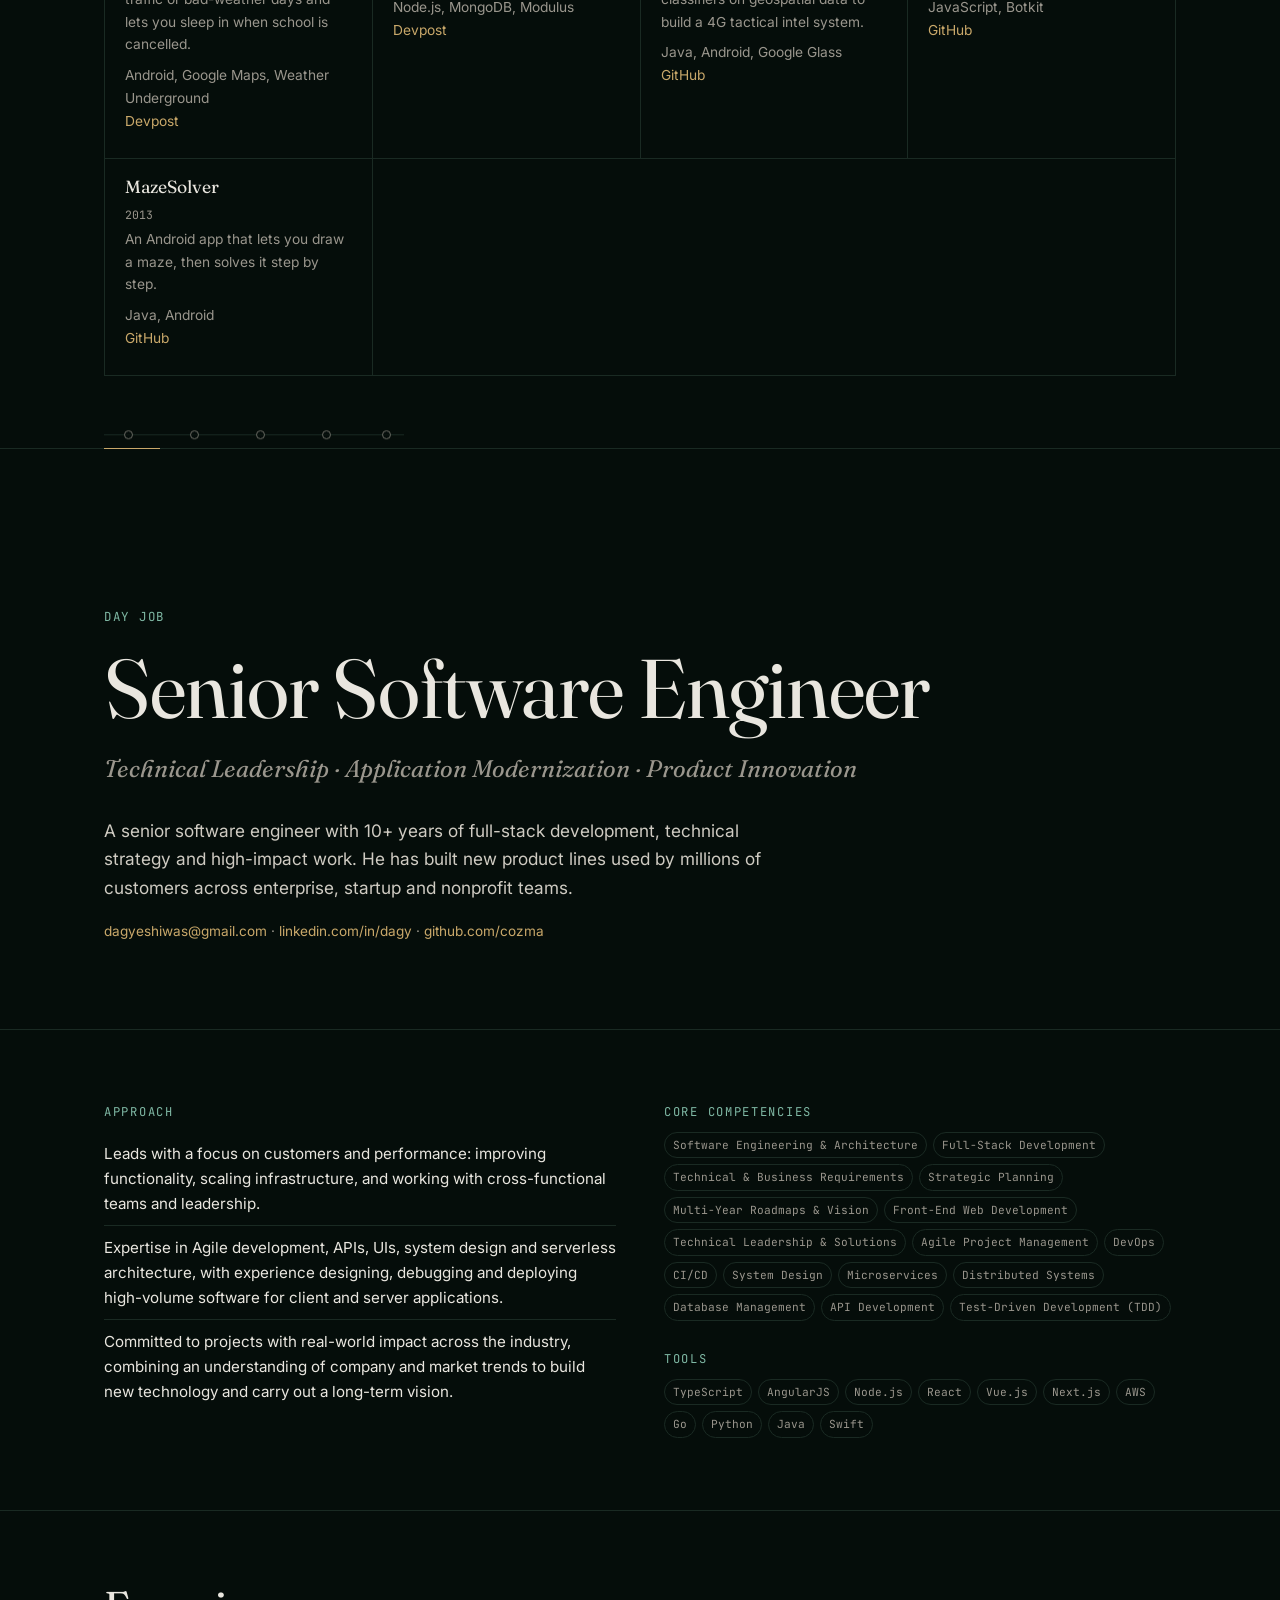
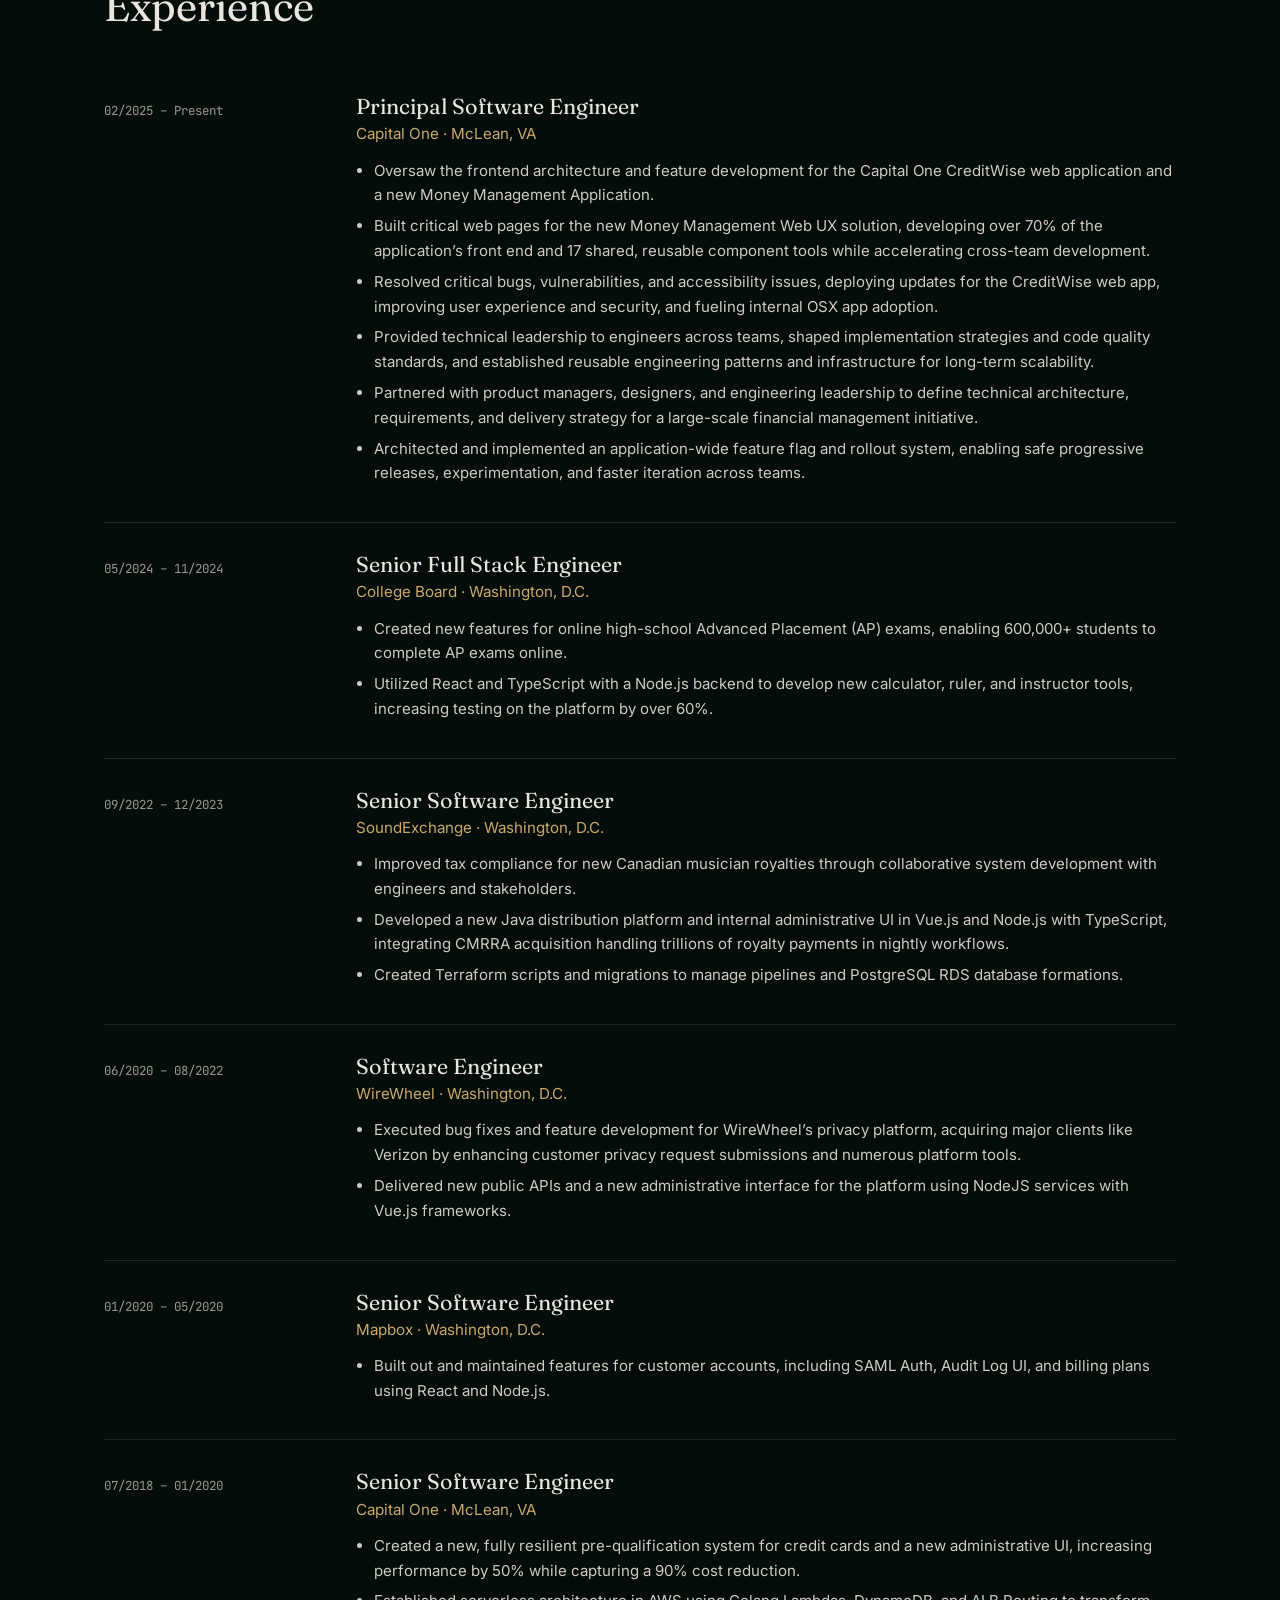
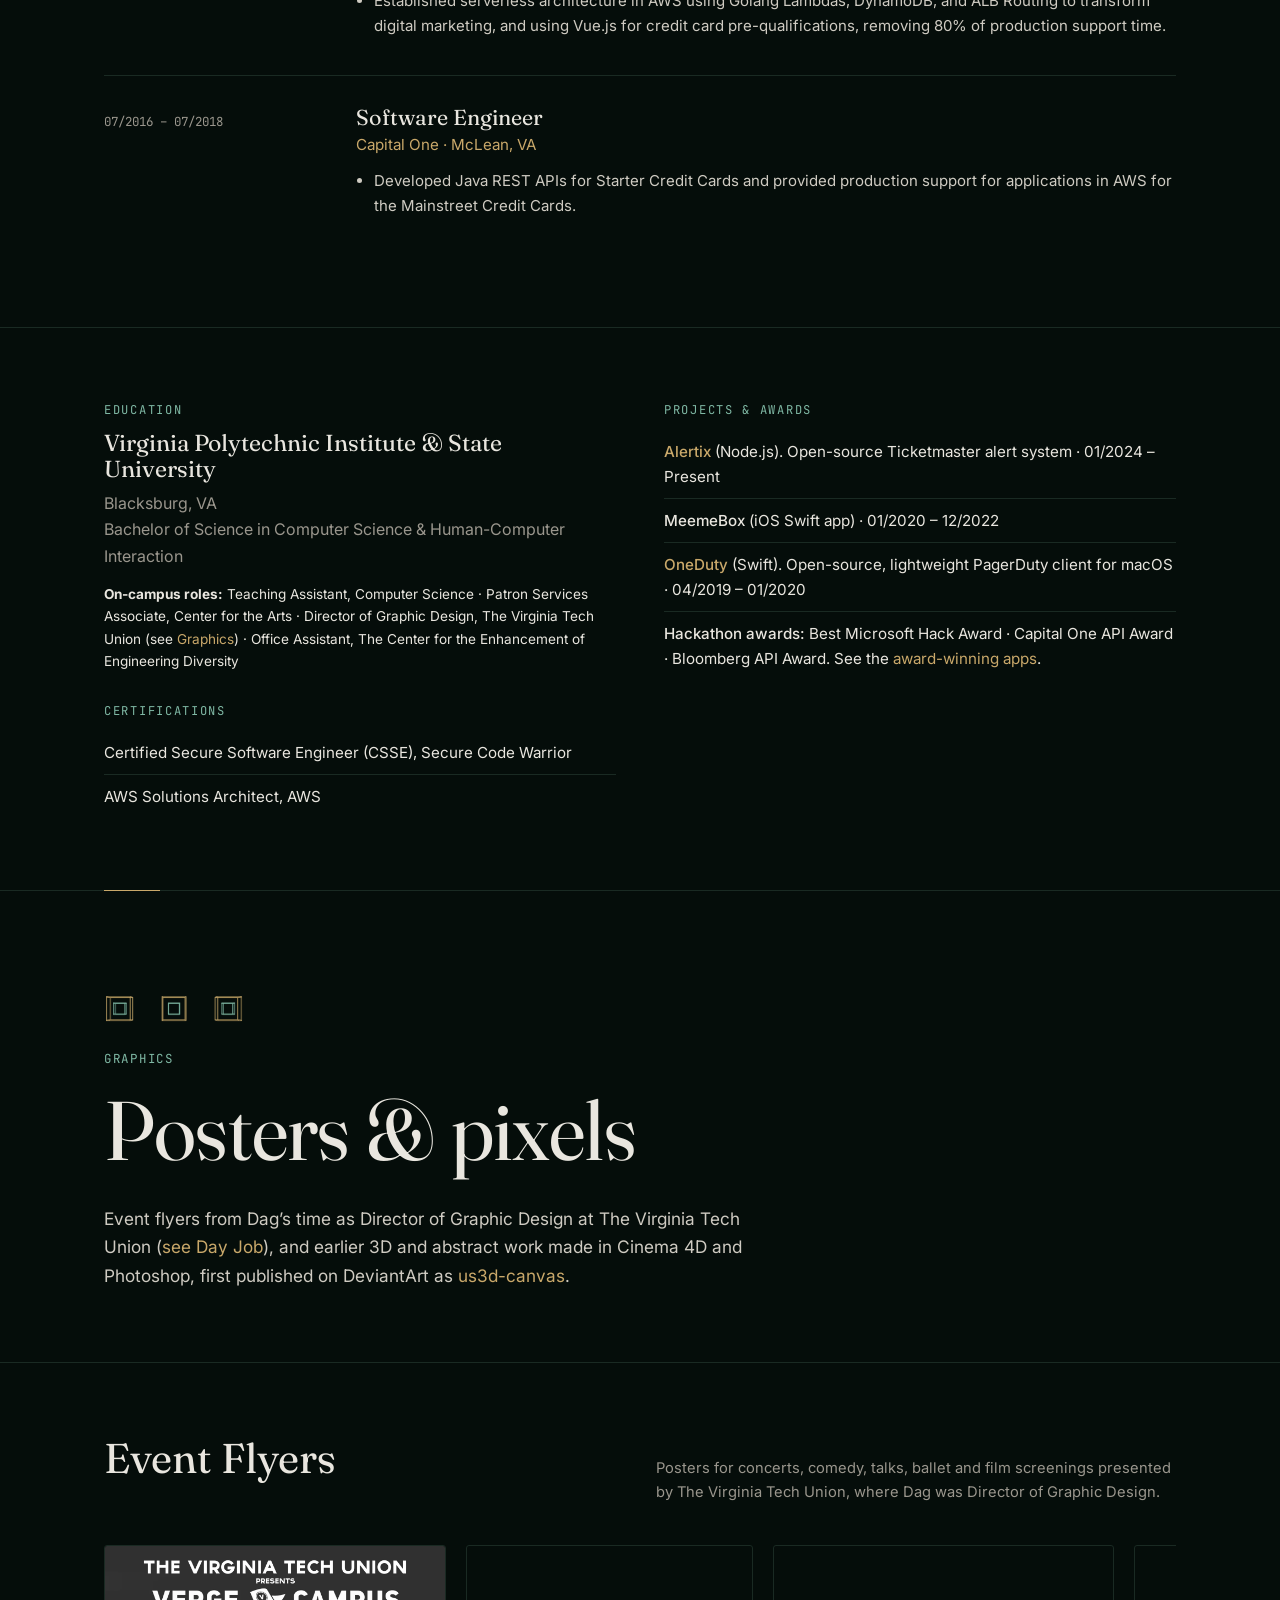
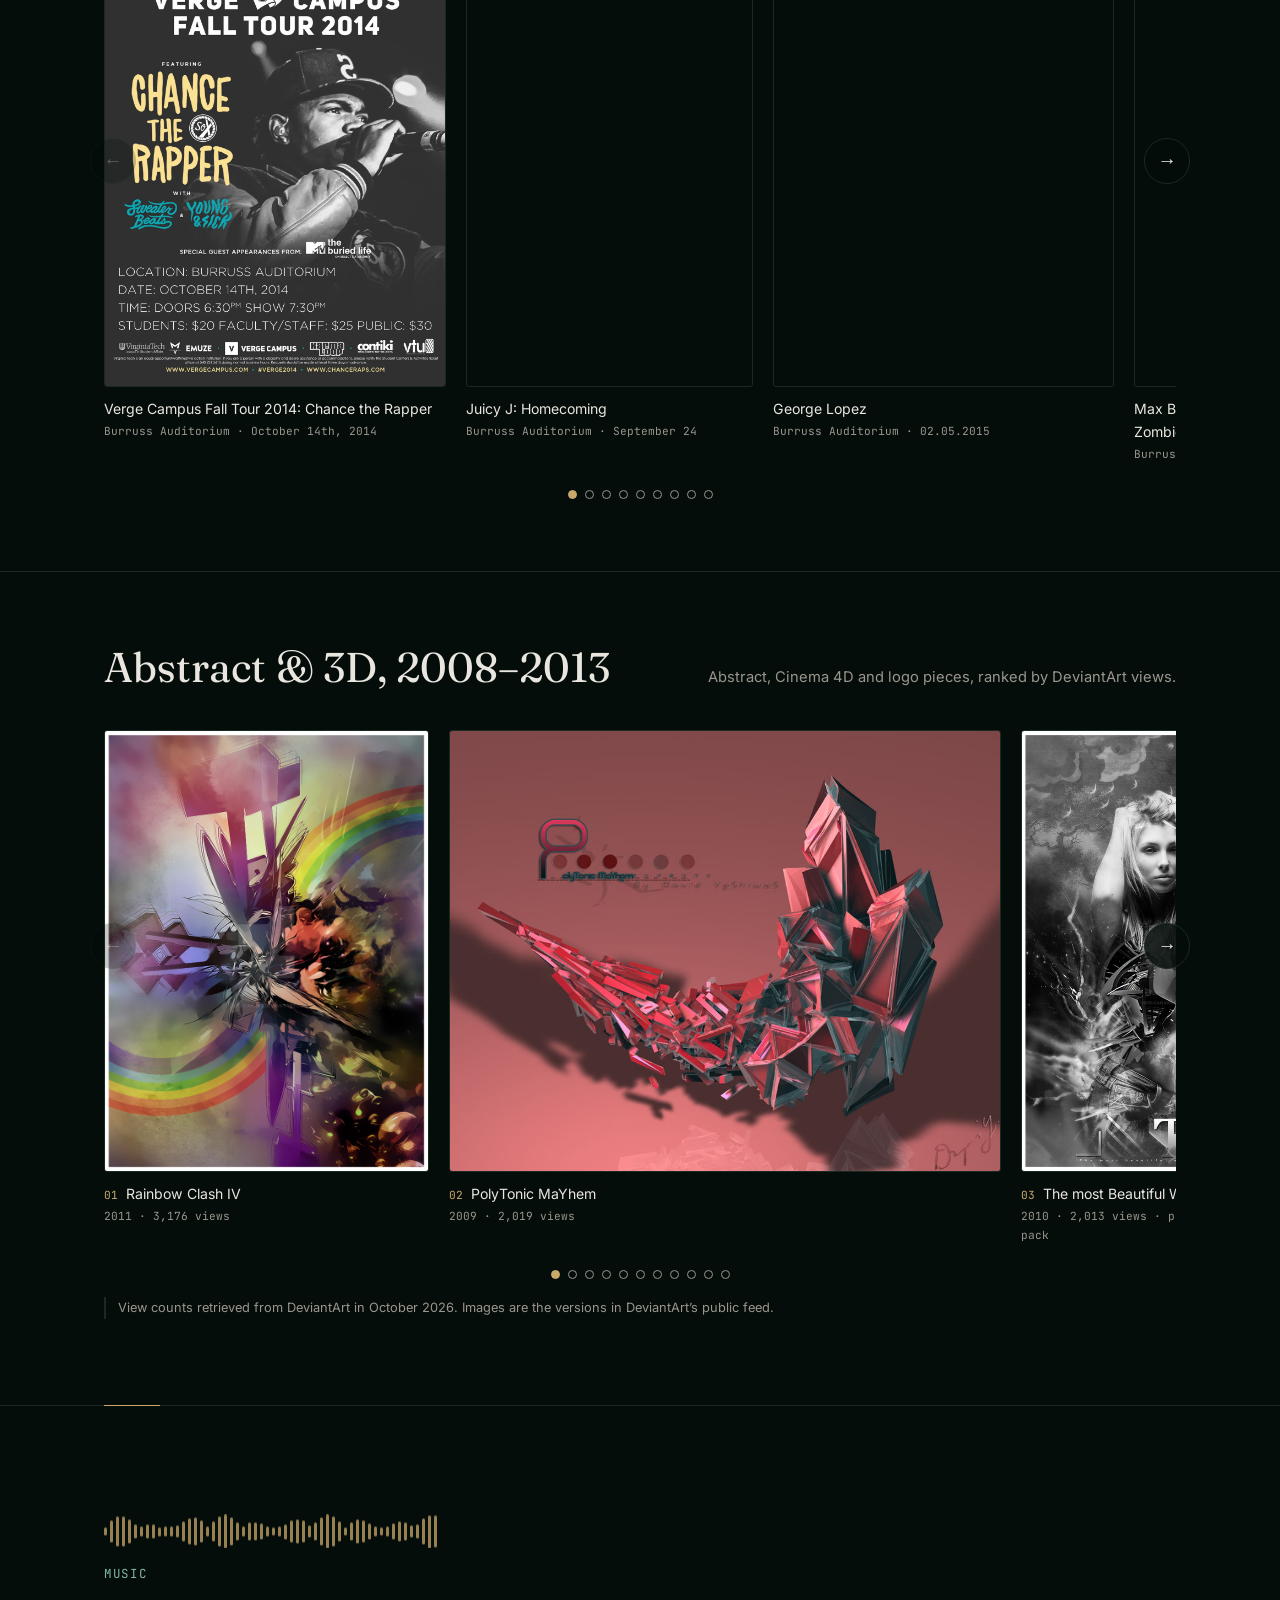
==== commit b896d68b: "Shorten the home bio. The three intro paragraphs now say the same work, music, installations, and ve" ====
--- a/index.html
+++ b/index.html
@@ -34,9 +34,9 @@
     <p class="eyebrow">Washington, D.C.</p>
     <h1>Dag Yeshiwas</h1>
     <p class="roles">Engineer · Artist · Musician · Host</p>
-    <p class="lede">By day, Dag is a software engineer with 10+ years of full-stack experience. He has developed customer-facing products at Capital One, College Board, SoundExchange, WireWheel and Mapbox, spanning everything from backend systems to web and mobile apps. He studied Computer Science and Human-Computer Interaction at Virginia Tech. He also makes music as <a href="#music">dagher</a>, and DJs bars, parties and events throughout Washington, D.C.</p>
-    <p class="lede" style="margin-top:14px">He builds interactive sound installations that let people play with things that usually stay silent: the electrical signals of living plants, or the space between a visitor and a pillar of light. He has worked with the Smithsonian&rsquo;s Hirshhorn Museum on several of them (<a href="#installations">see the projects</a>).</p>
-    <p class="lede" style="margin-top:14px">He also builds open-source tools and AR experiments (<a href="#applications">Applications</a>), designs event flyers and 3D art (<a href="#graphics">Graphics</a>), hosts the monthly radio show Nicegroove on Eaton Radio (<a href="#music">Music</a>), and runs <a href="#the-dagsby">The Dagsby</a>, a DIY venue in D.C.</p>
+    <p class="lede">Dag is a software engineer with 10+ years of full-stack experience, building customer-facing products, from backend systems to web and mobile apps, at Capital One, College Board, SoundExchange, WireWheel and Mapbox. He studied Computer Science and Human-Computer Interaction at Virginia Tech.</p>
+    <p class="lede" style="margin-top:14px">He builds interactive sound installations that make silent things playable, like the electrical signals of living plants, and has worked with the Smithsonian&rsquo;s Hirshhorn Museum on several of them (<a href="#installations">see the projects</a>).</p>
+    <p class="lede" style="margin-top:14px">He also builds open-source tools and AR experiments (<a href="#applications">Applications</a>), designs flyers and 3D art (<a href="#graphics">Graphics</a>), makes music and DJs events in D.C. as <a href="#music">dagher</a>, hosts Nicegroove on Eaton Radio, and runs <a href="#the-dagsby">The Dagsby</a>, a DIY venue.</p>
   </div>
   <figure style="margin:0">
     <picture><source srcset="assets/img/dag-portrait.webp" type="image/webp"><img fetchpriority="high" class="portrait" src="assets/img/dag-portrait.jpg" alt="Dag Yeshiwas smiling on a subway train, wearing a knit beanie, a gray t-shirt and a tooth pendant necklace." width="900" height="1200"></picture>
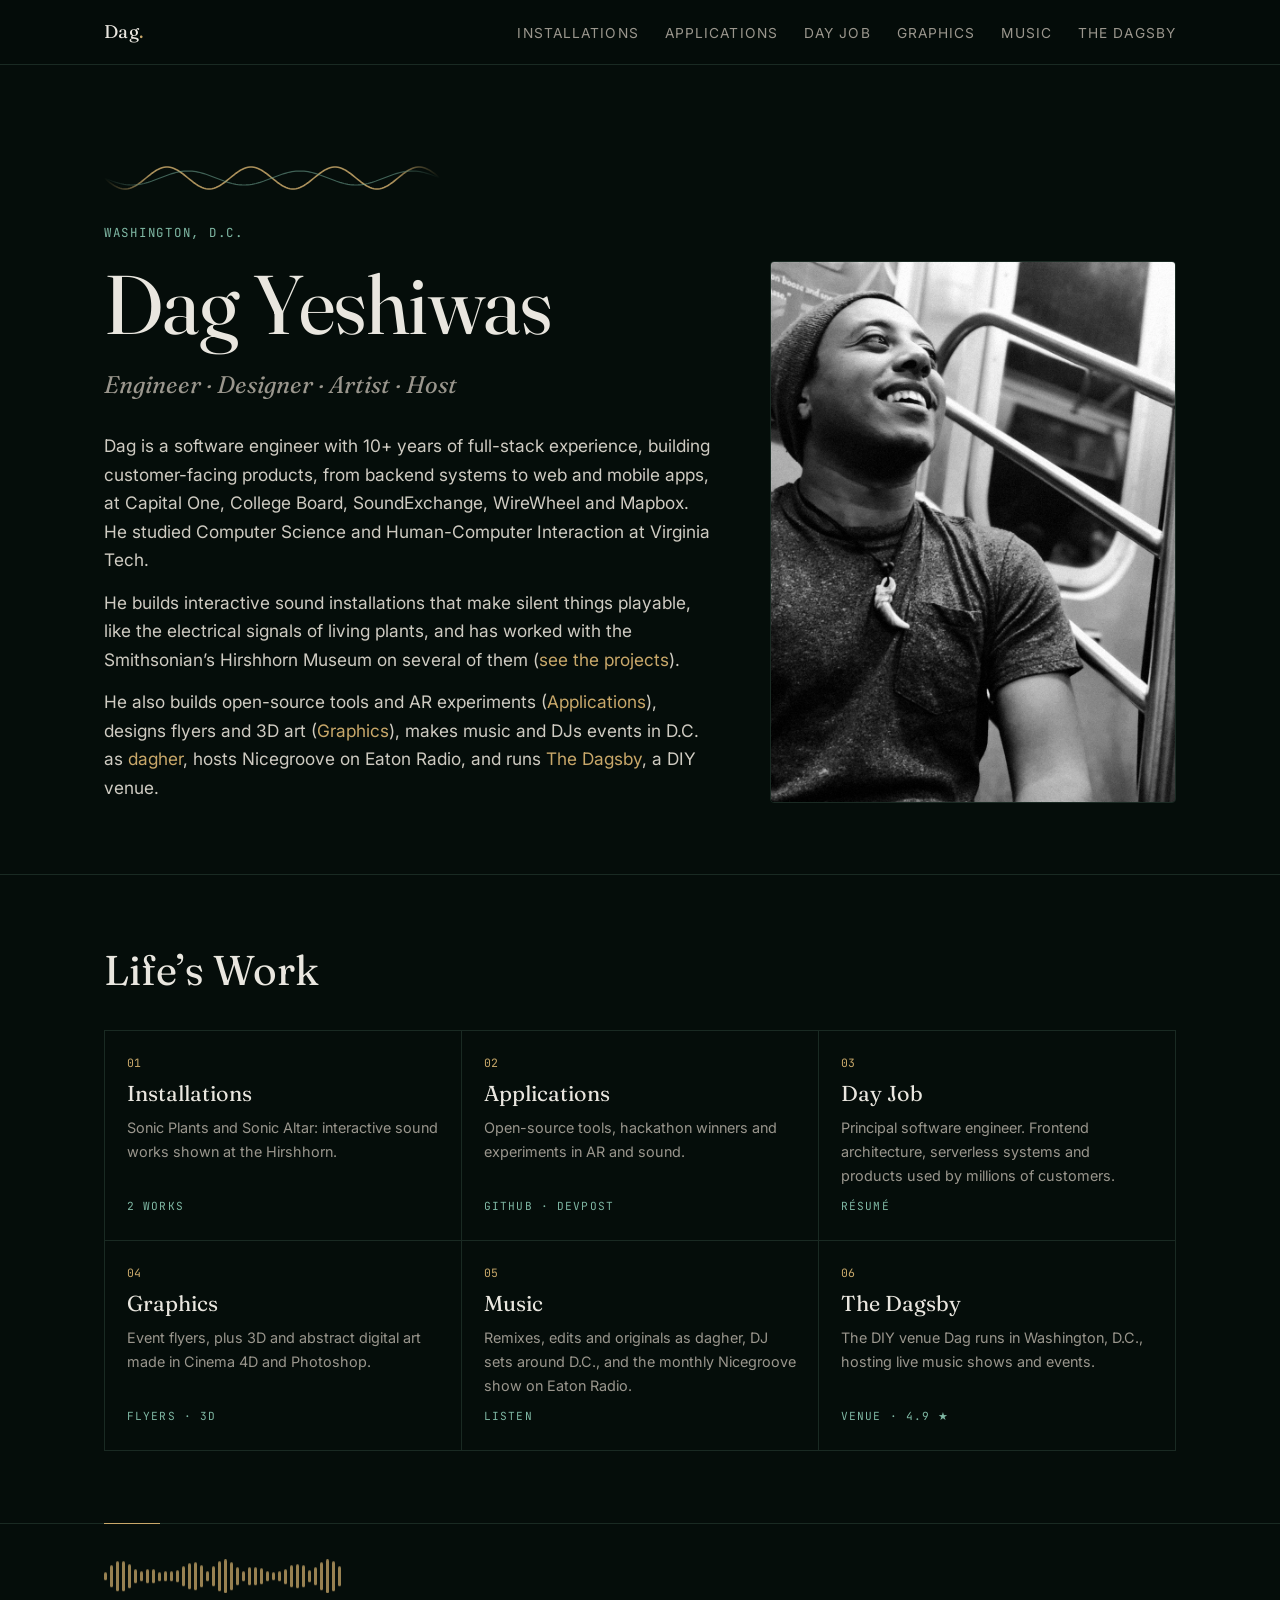
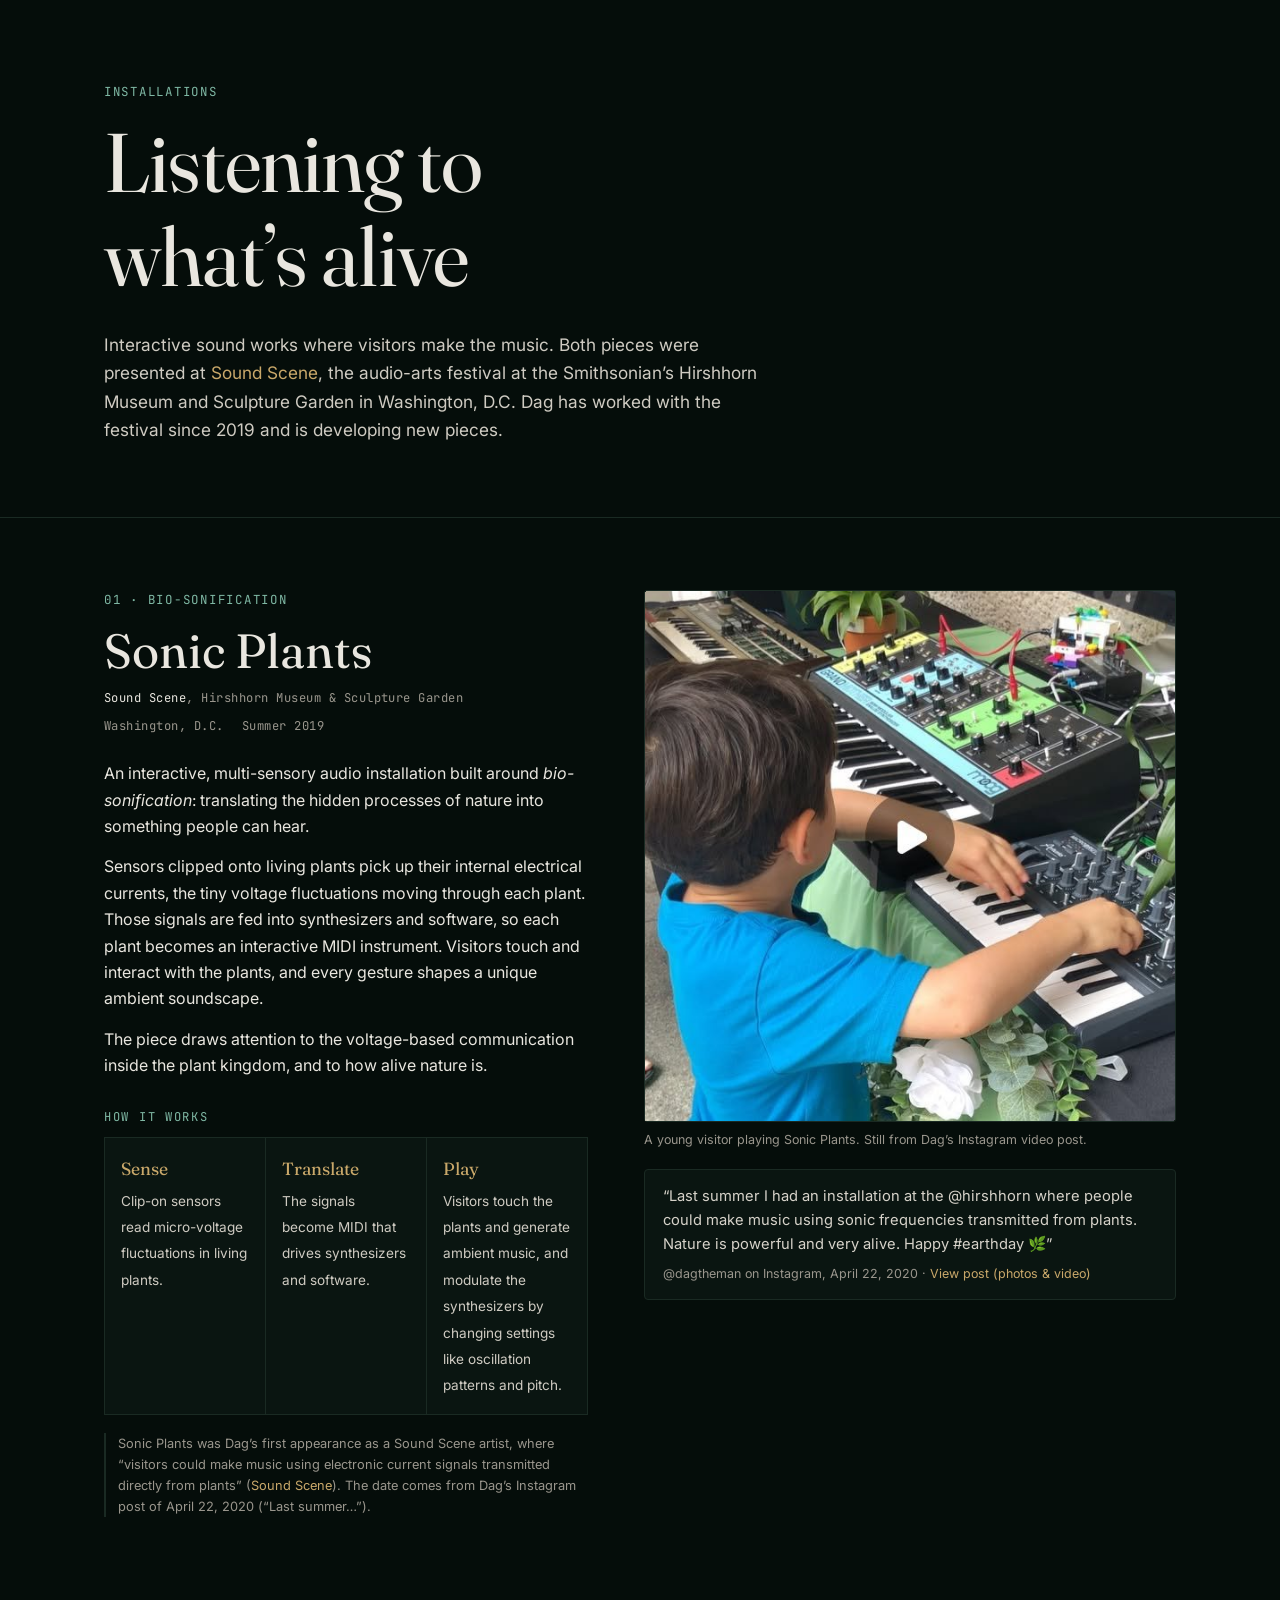
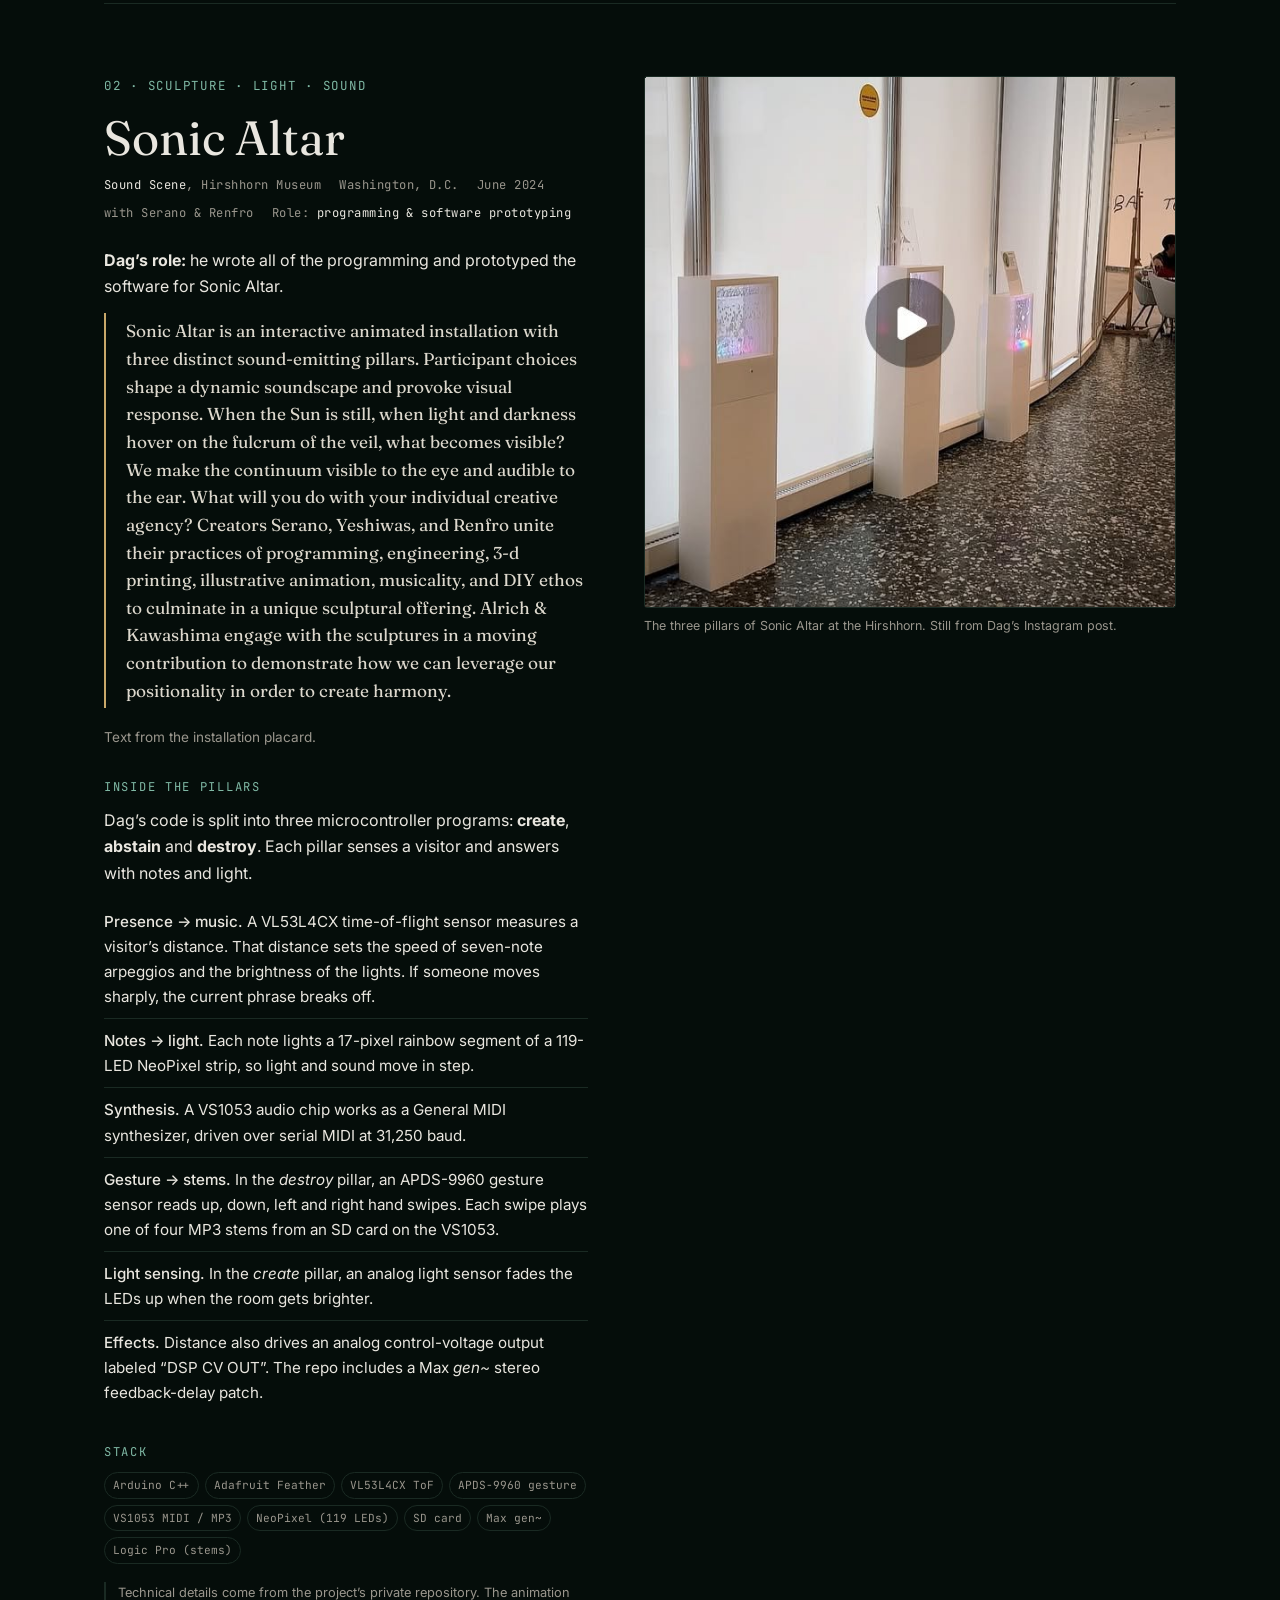
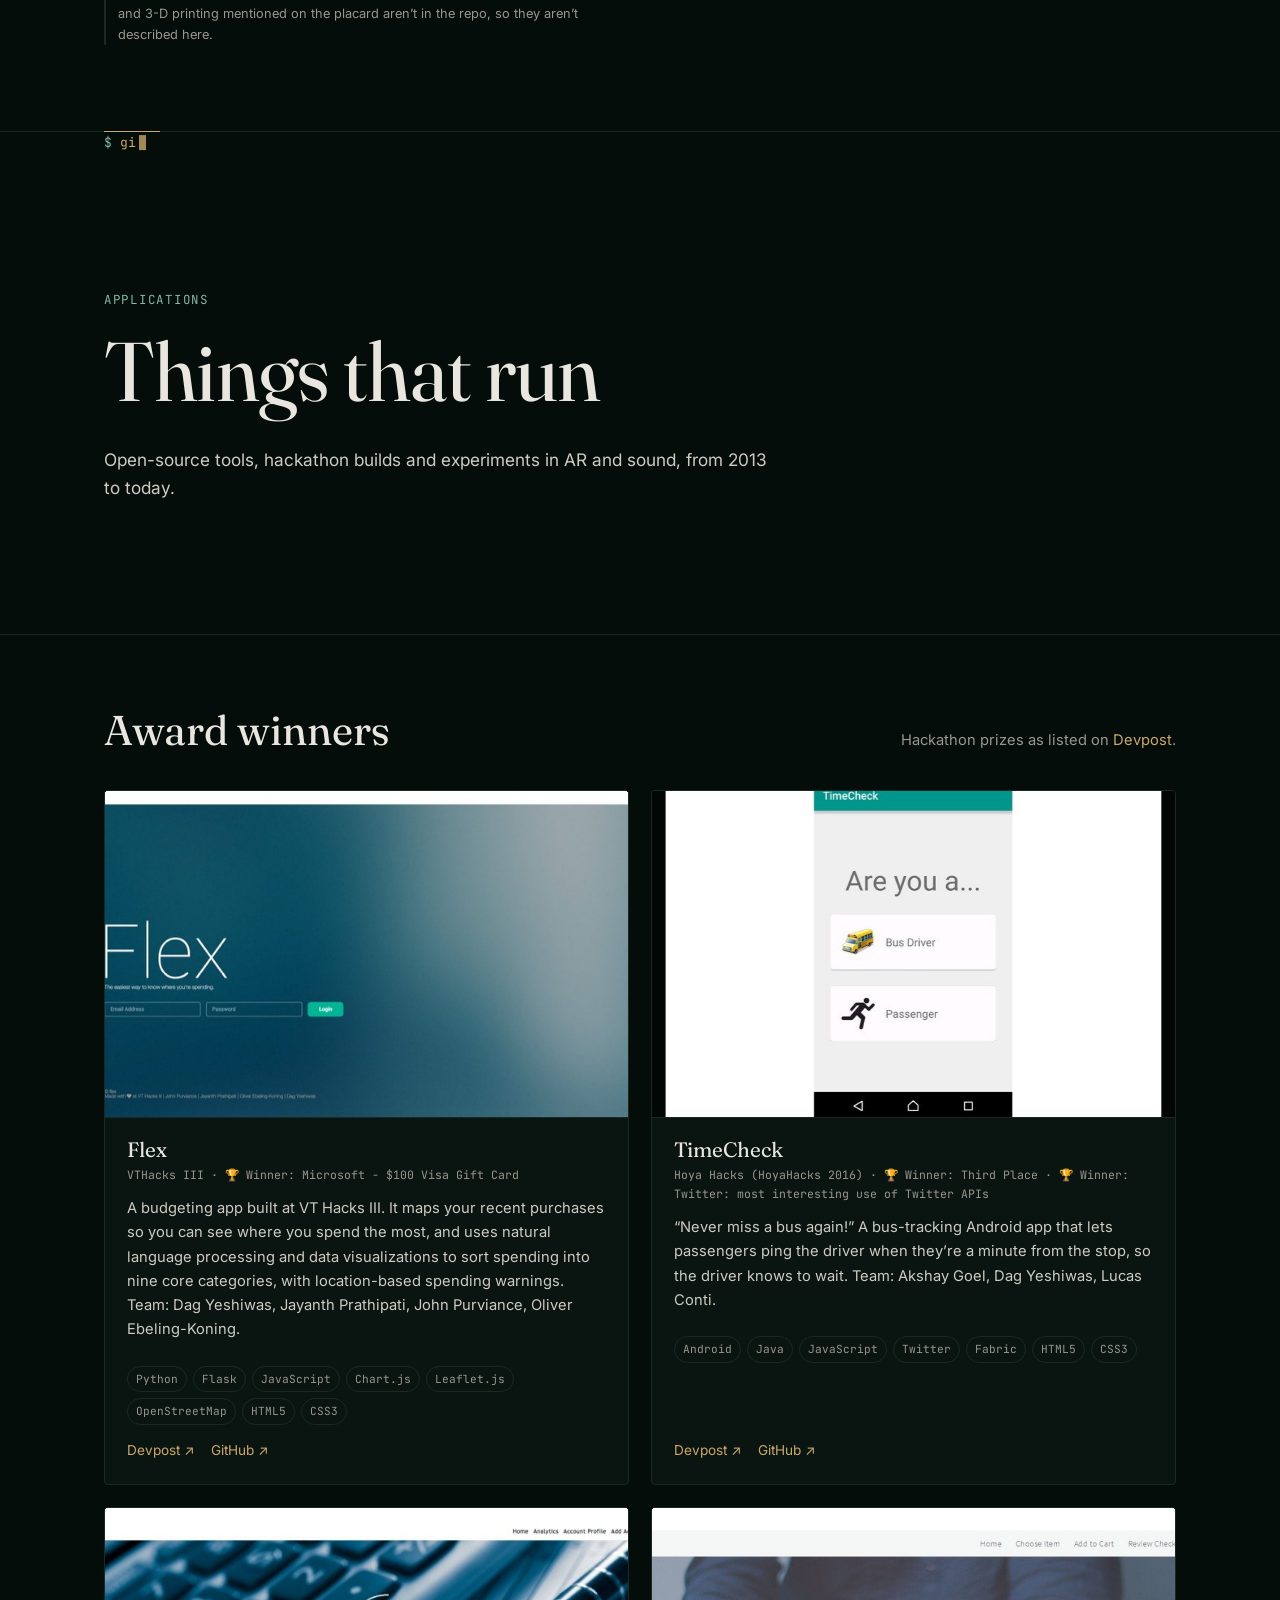
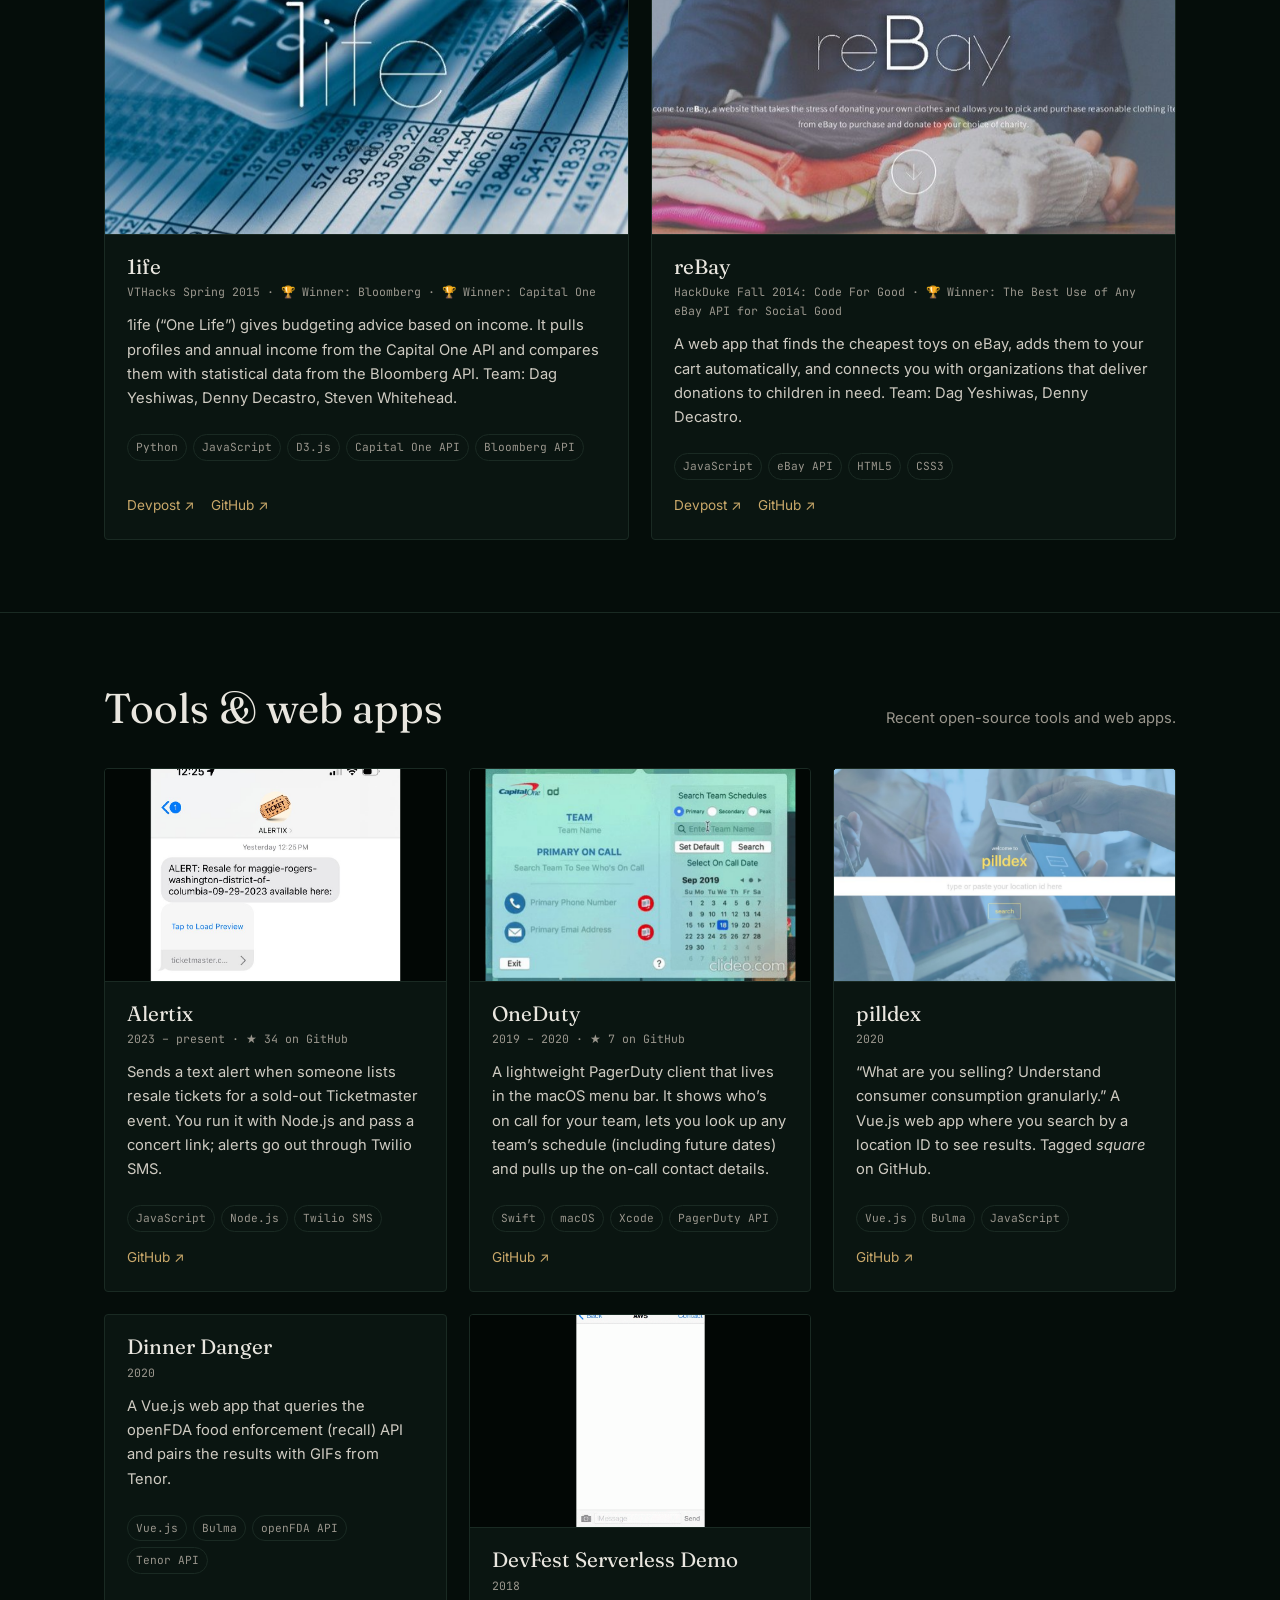
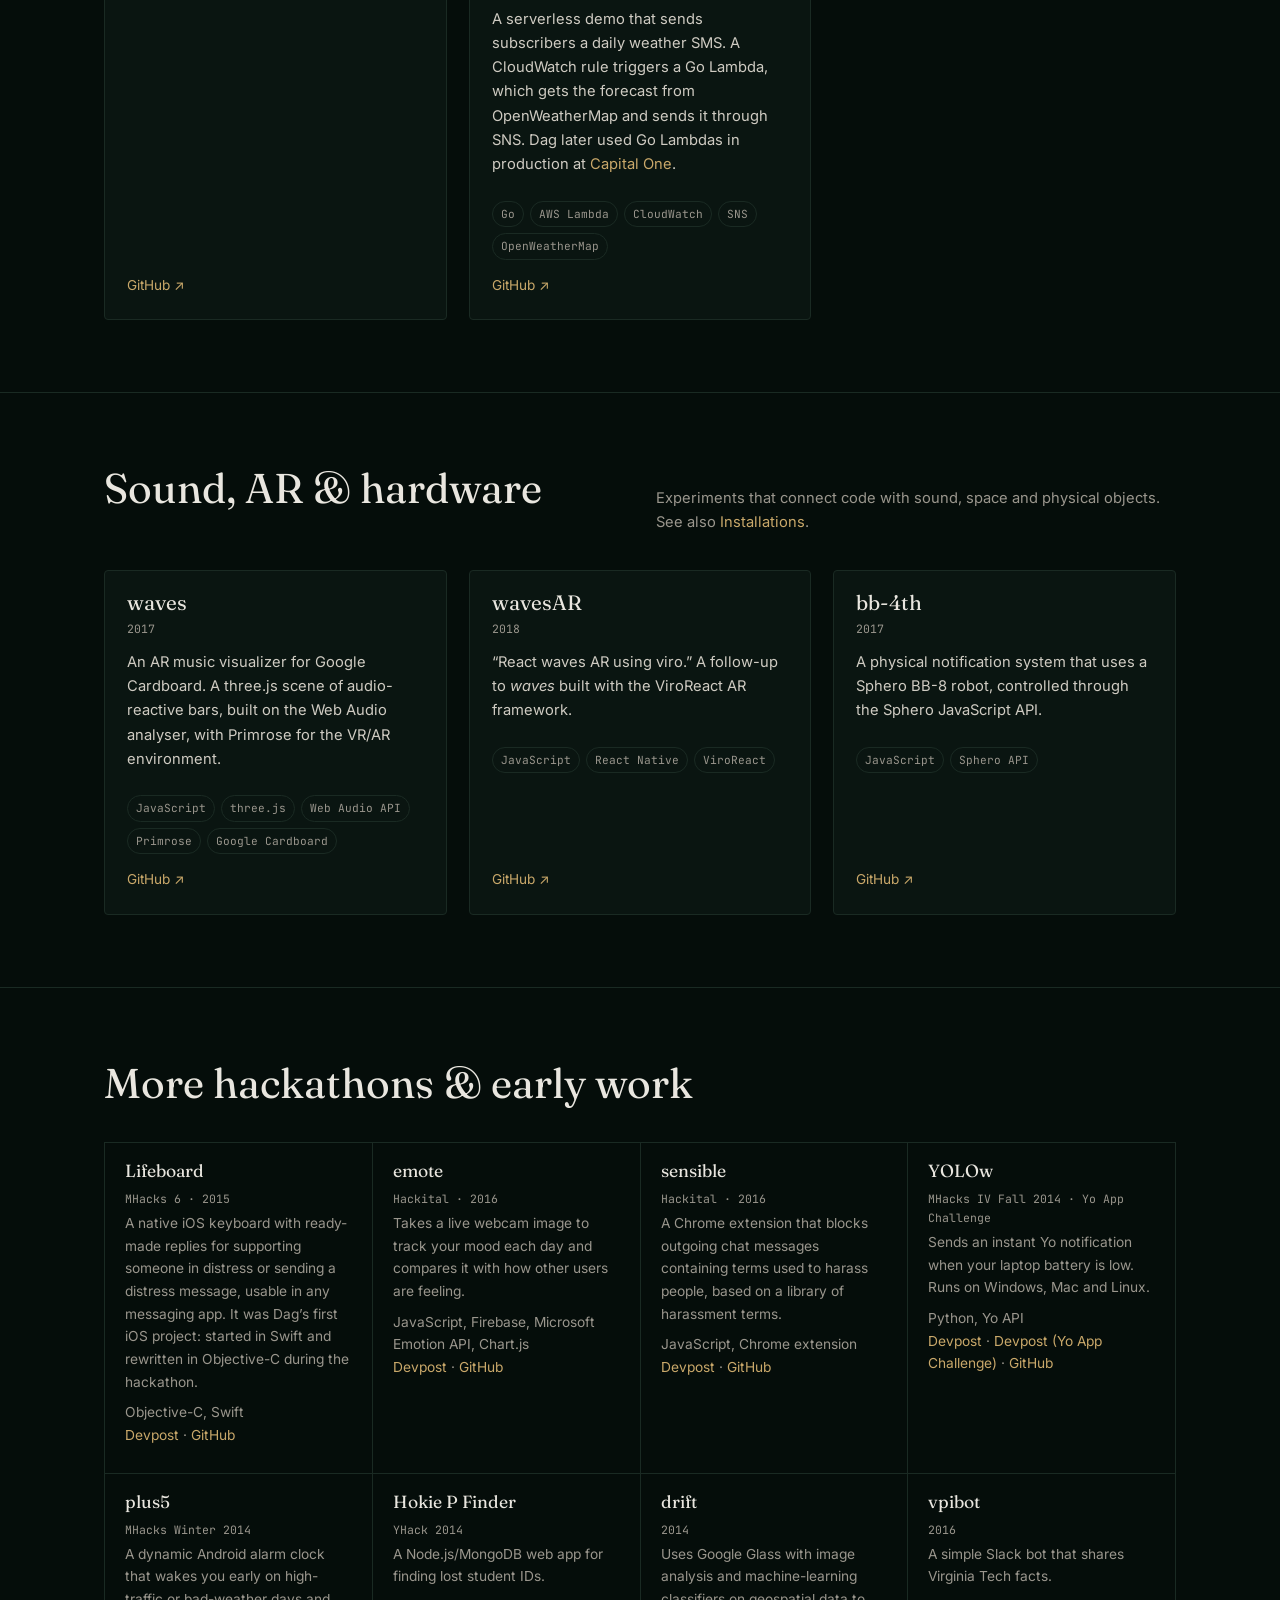
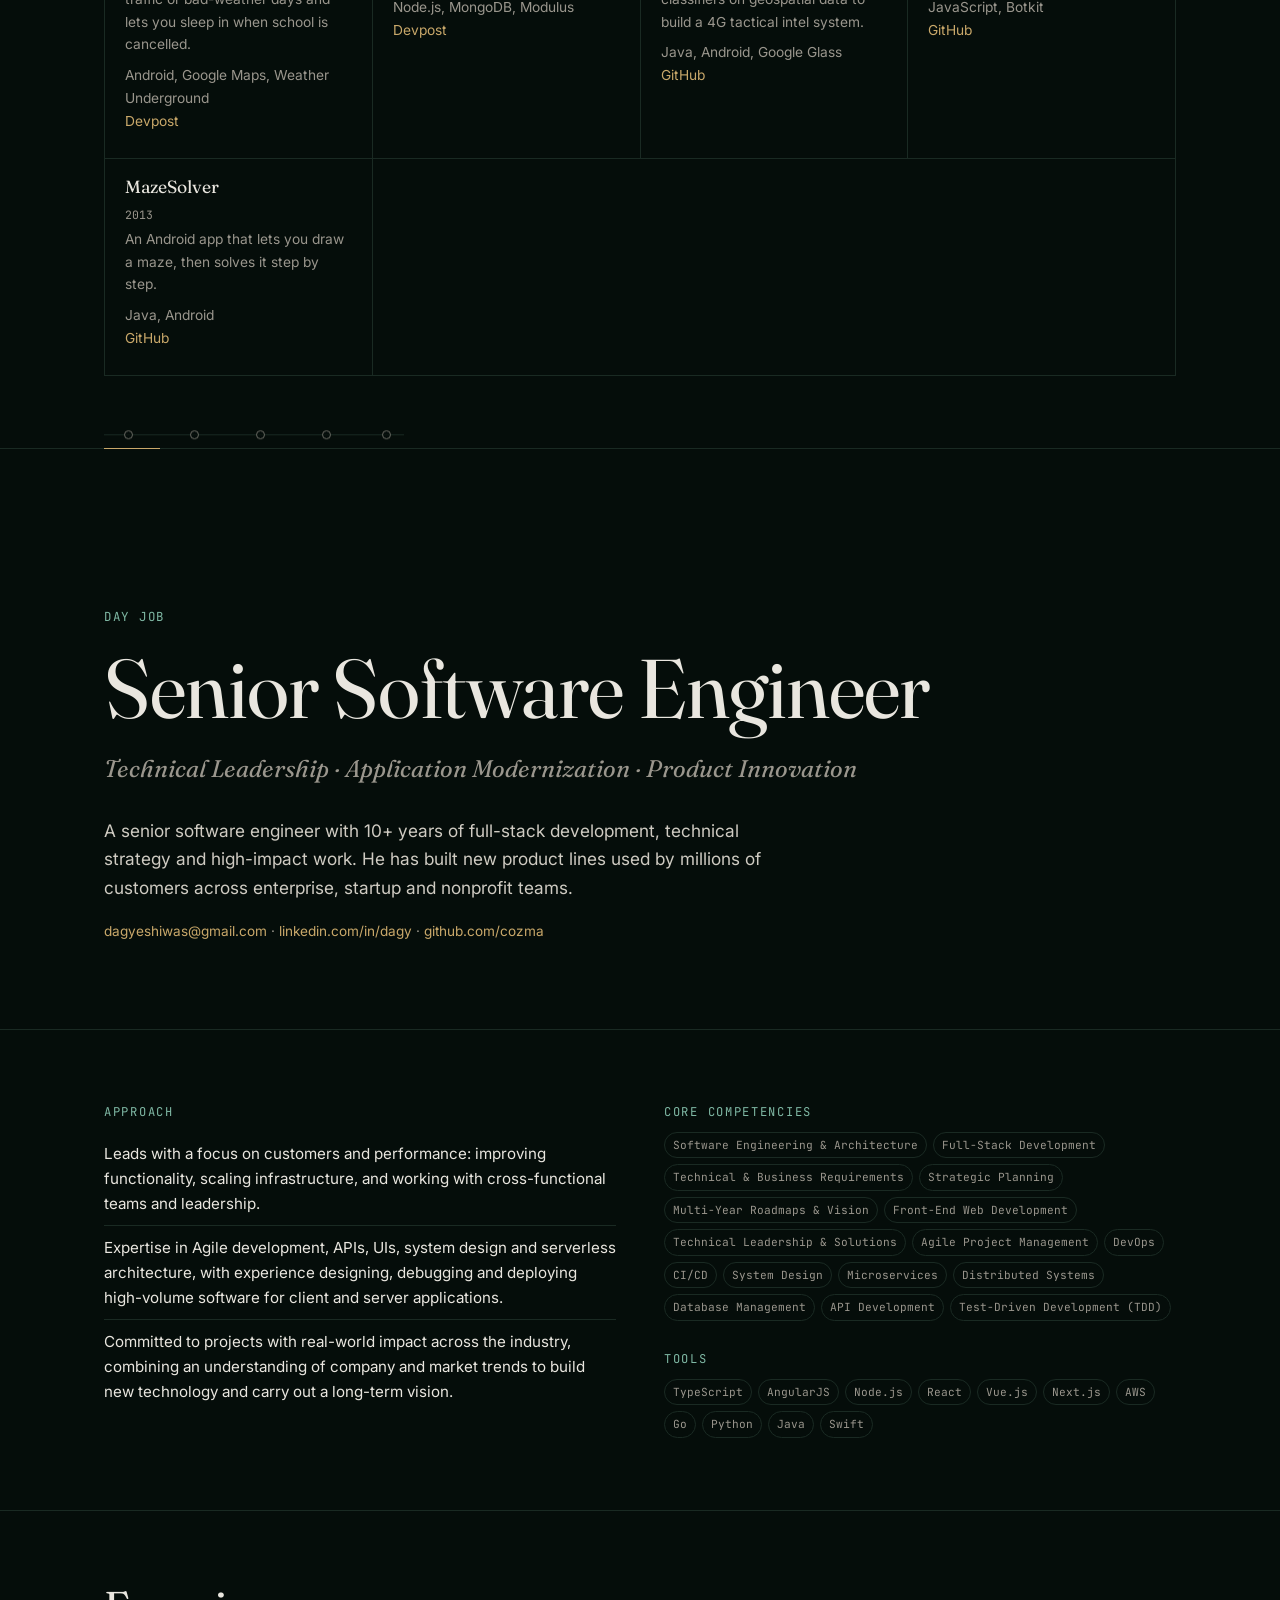
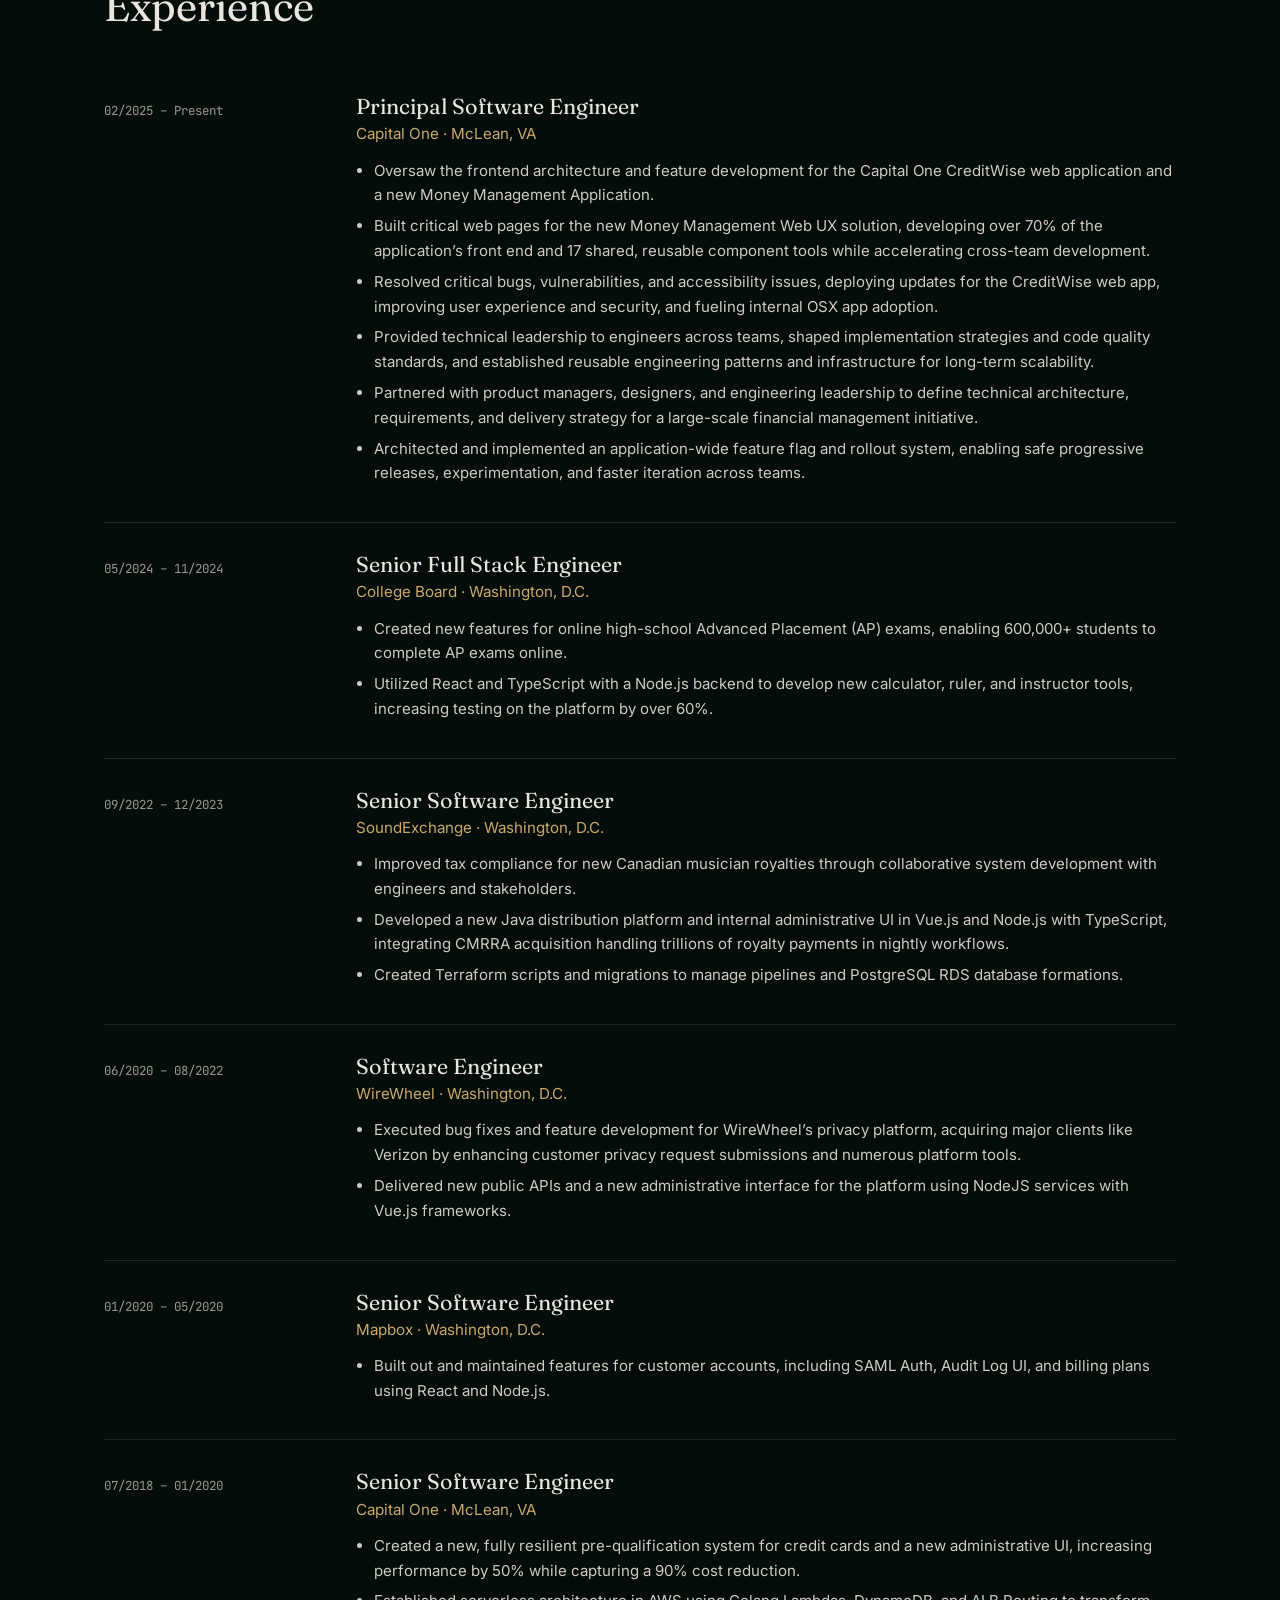
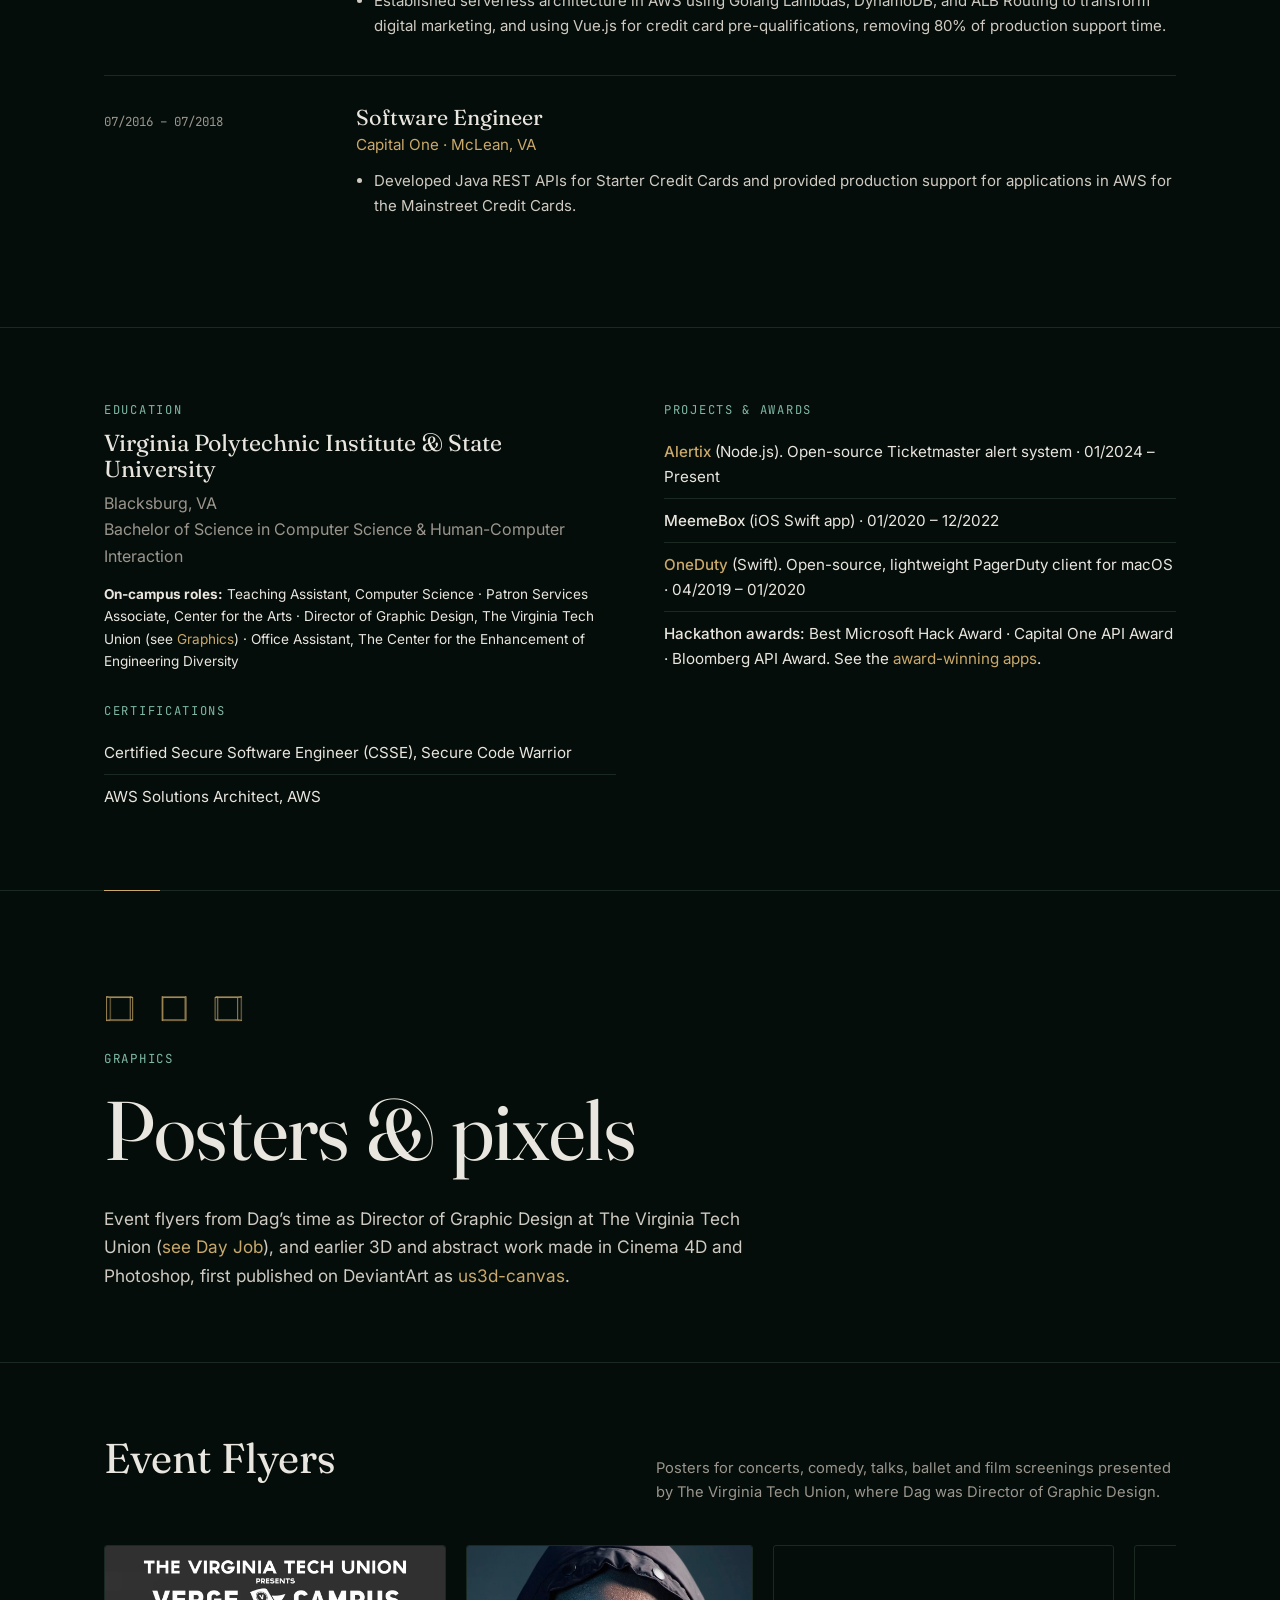
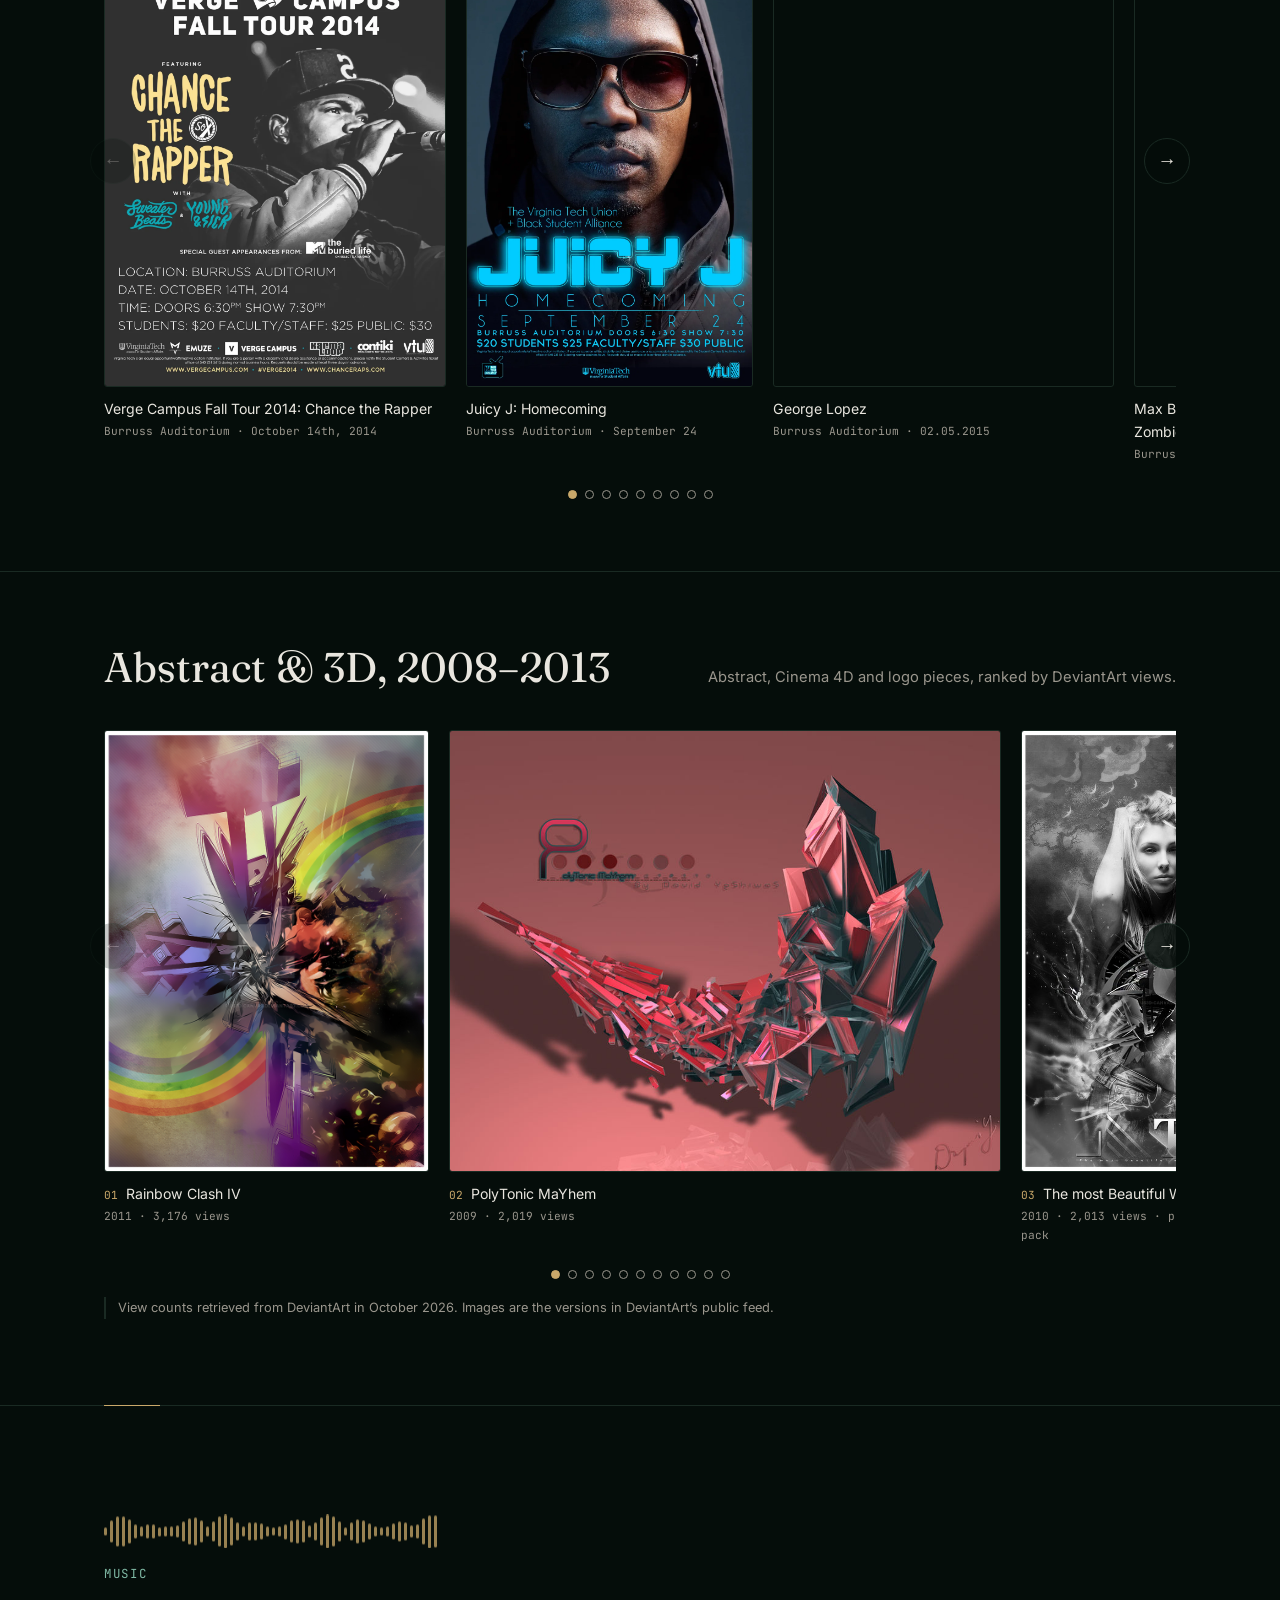
==== commit 3b4d5dfa: "Change the home title line to Engineer, Designer, Artist, Host. Musician is replaced by Designer in " ====
--- a/index.html
+++ b/index.html
@@ -33,7 +33,7 @@
     <div class="anim anim-sine" aria-hidden="true"></div>
     <p class="eyebrow">Washington, D.C.</p>
     <h1>Dag Yeshiwas</h1>
-    <p class="roles">Engineer · Artist · Musician · Host</p>
+    <p class="roles">Engineer · Designer · Artist · Host</p>
     <p class="lede">Dag is a software engineer with 10+ years of full-stack experience, building customer-facing products, from backend systems to web and mobile apps, at Capital One, College Board, SoundExchange, WireWheel and Mapbox. He studied Computer Science and Human-Computer Interaction at Virginia Tech.</p>
     <p class="lede" style="margin-top:14px">He builds interactive sound installations that make silent things playable, like the electrical signals of living plants, and has worked with the Smithsonian&rsquo;s Hirshhorn Museum on several of them (<a href="#installations">see the projects</a>).</p>
     <p class="lede" style="margin-top:14px">He also builds open-source tools and AR experiments (<a href="#applications">Applications</a>), designs flyers and 3D art (<a href="#graphics">Graphics</a>), makes music and DJs events in D.C. as <a href="#music">dagher</a>, hosts Nicegroove on Eaton Radio, and runs <a href="#the-dagsby">The Dagsby</a>, a DIY venue.</p>
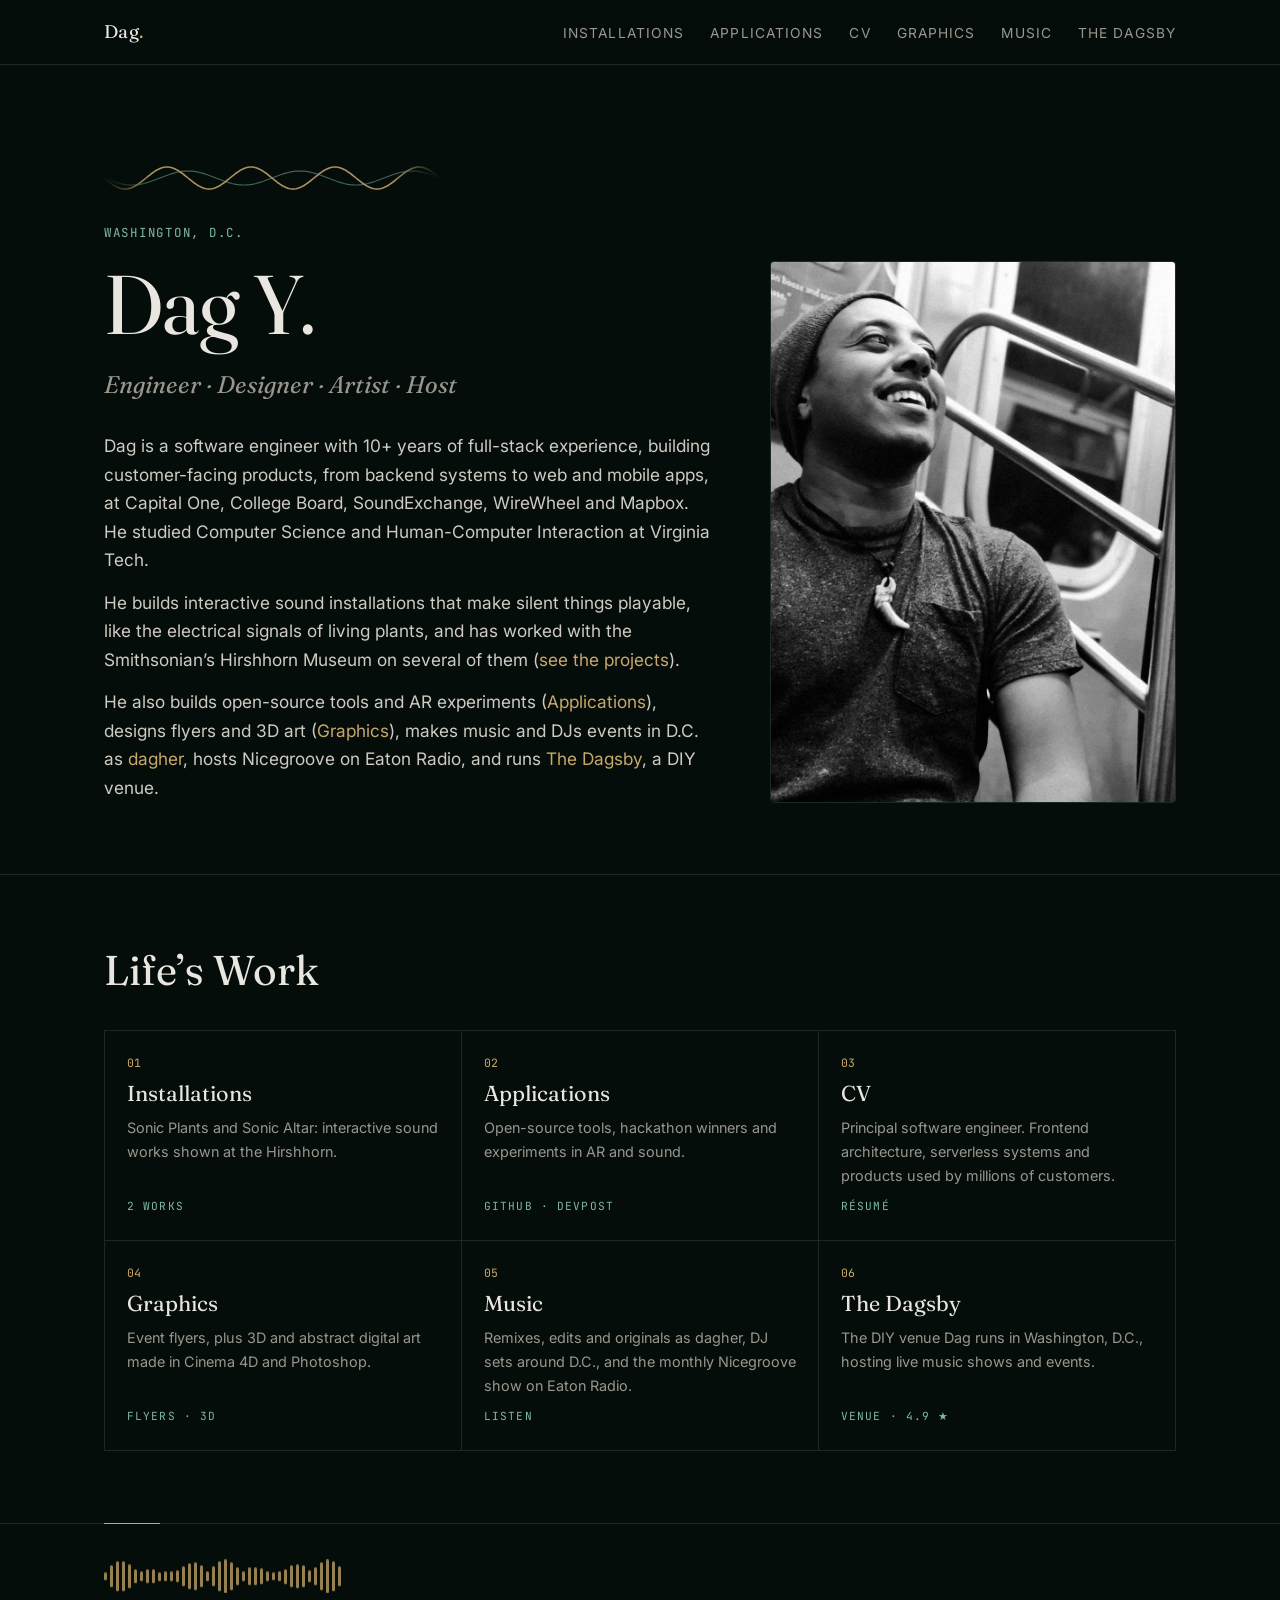
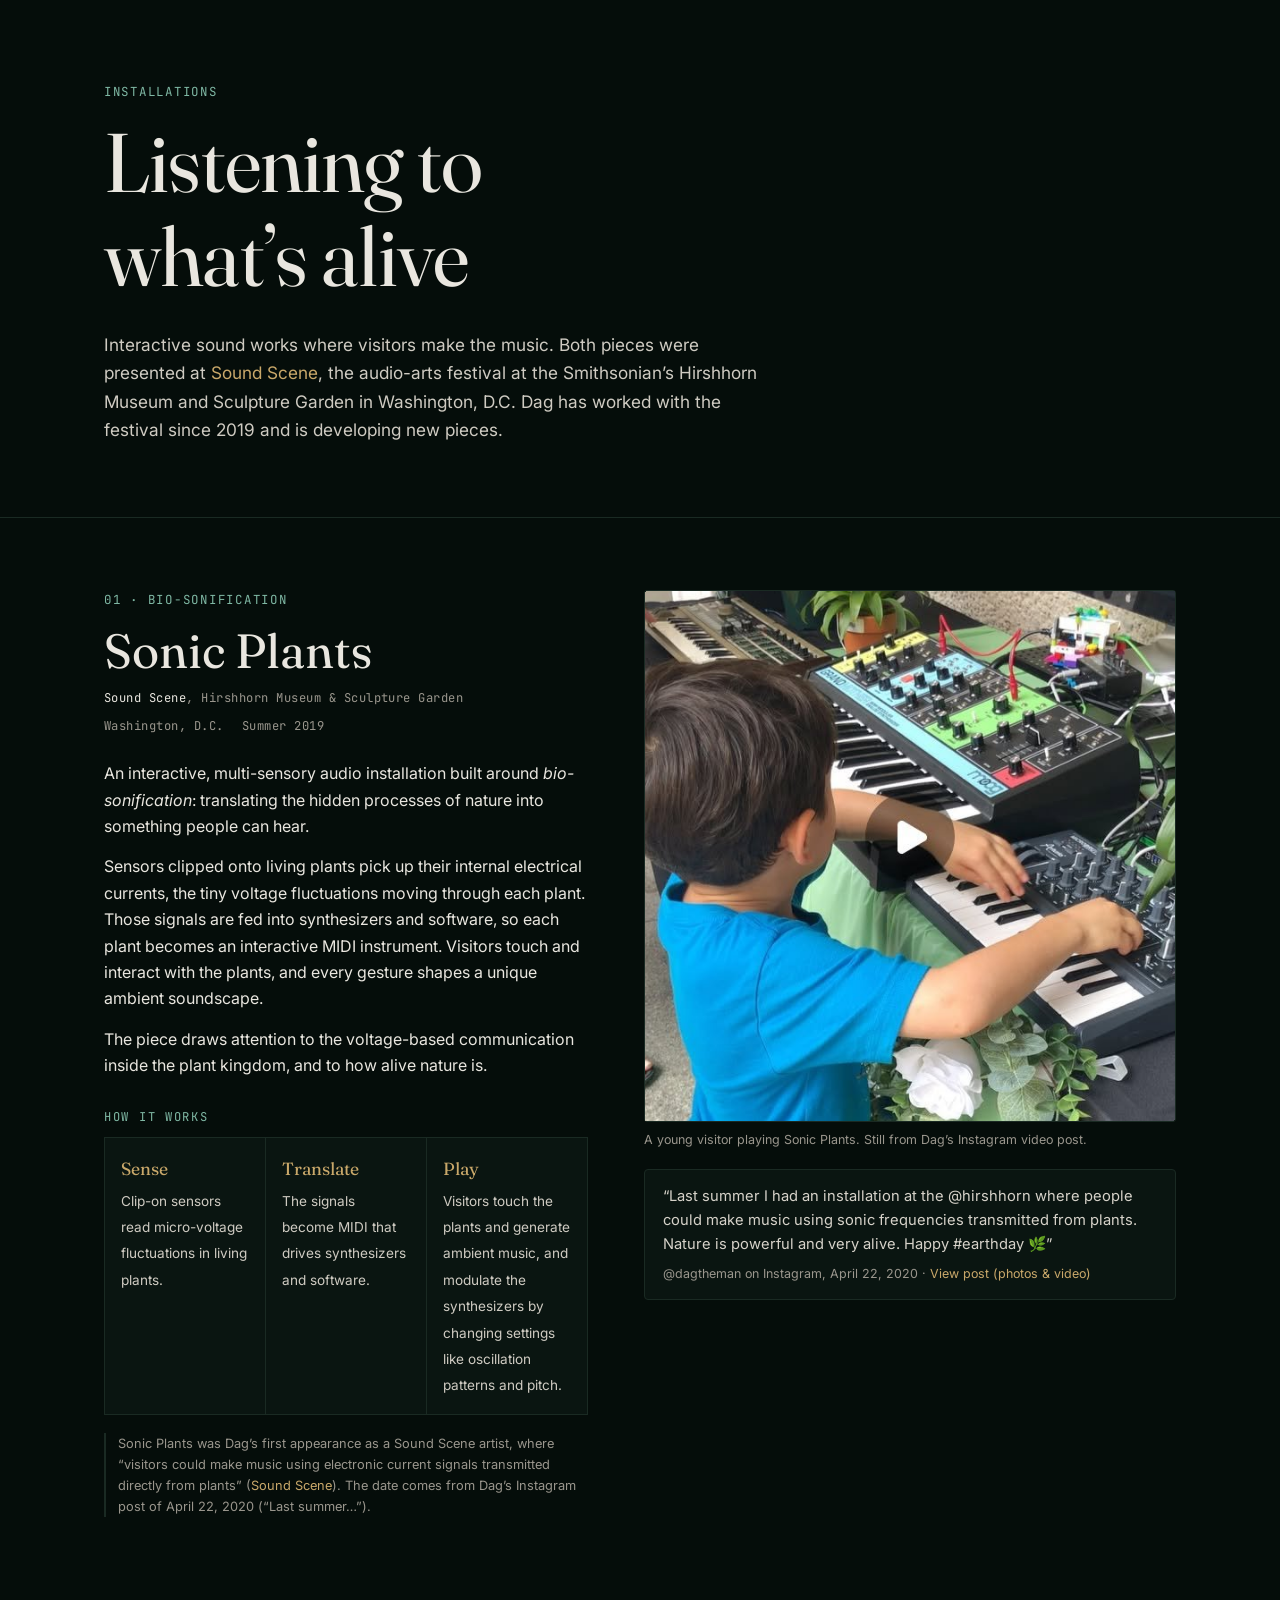
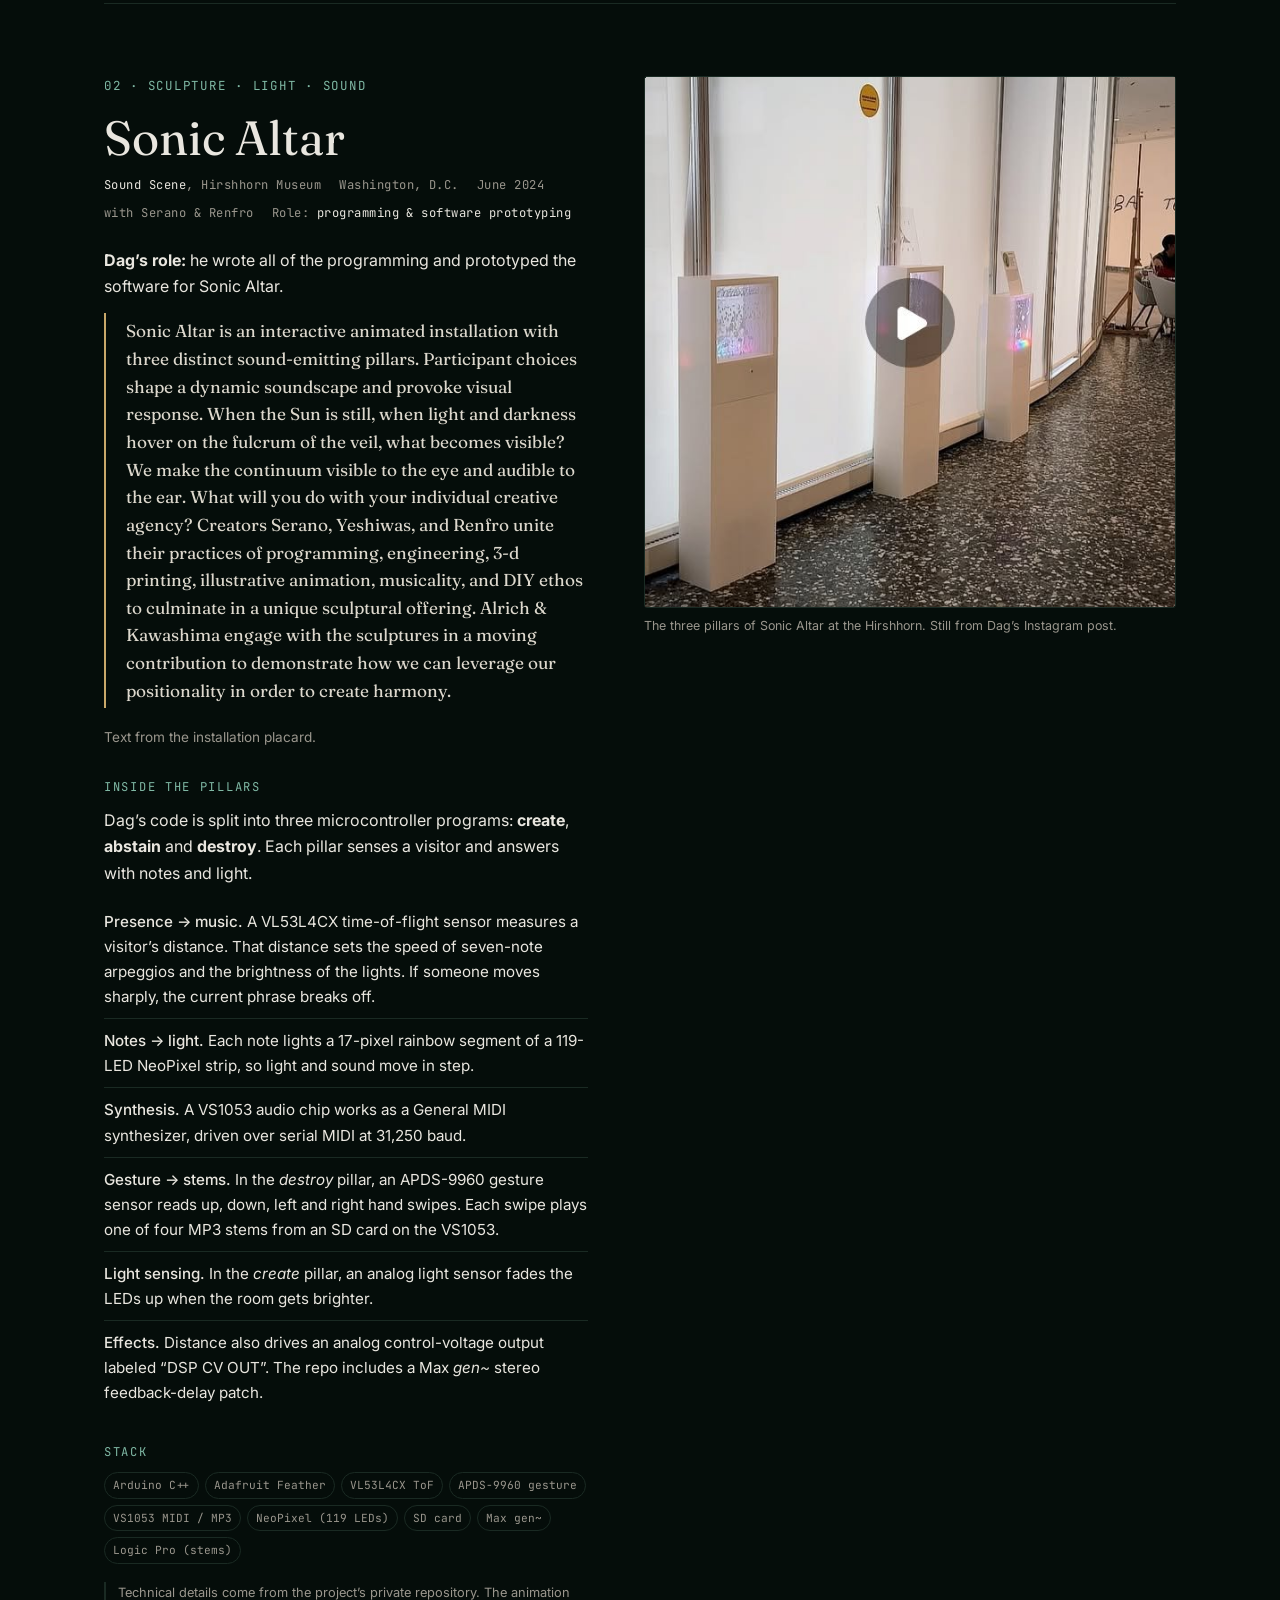
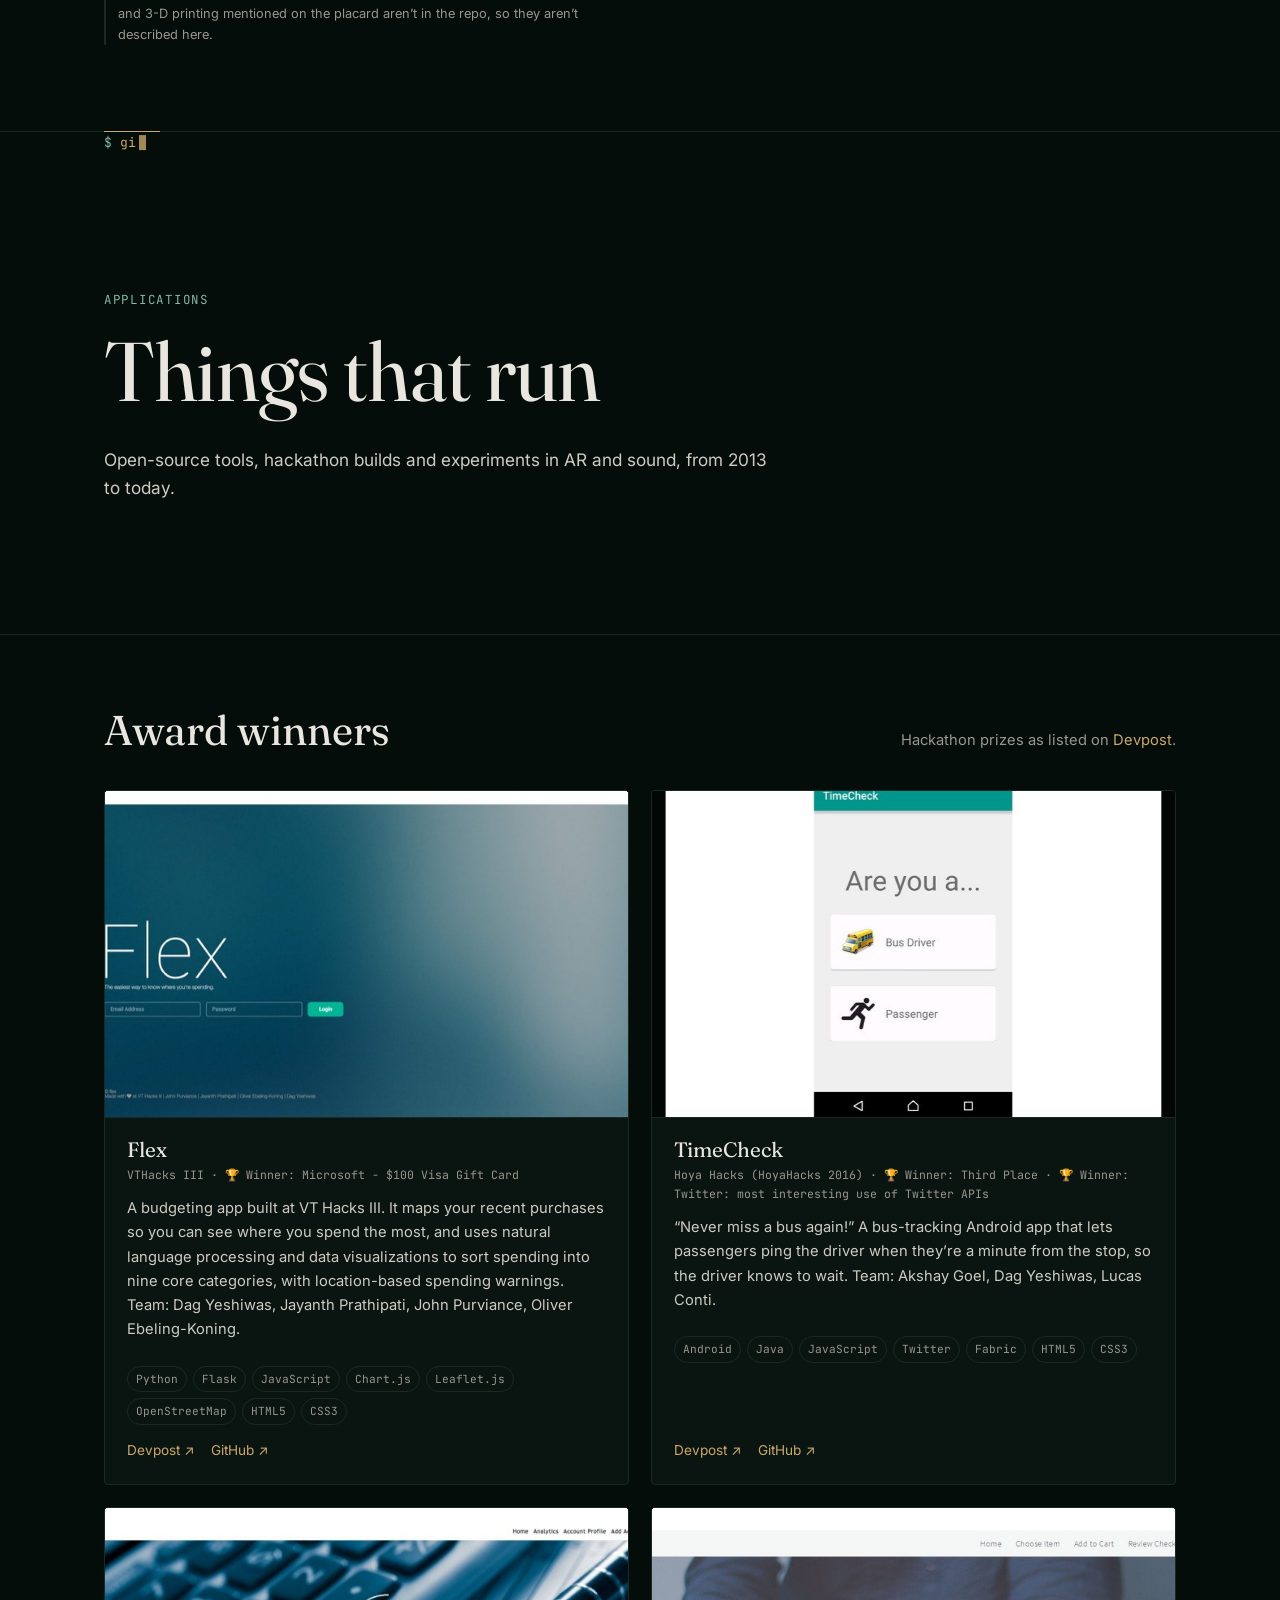
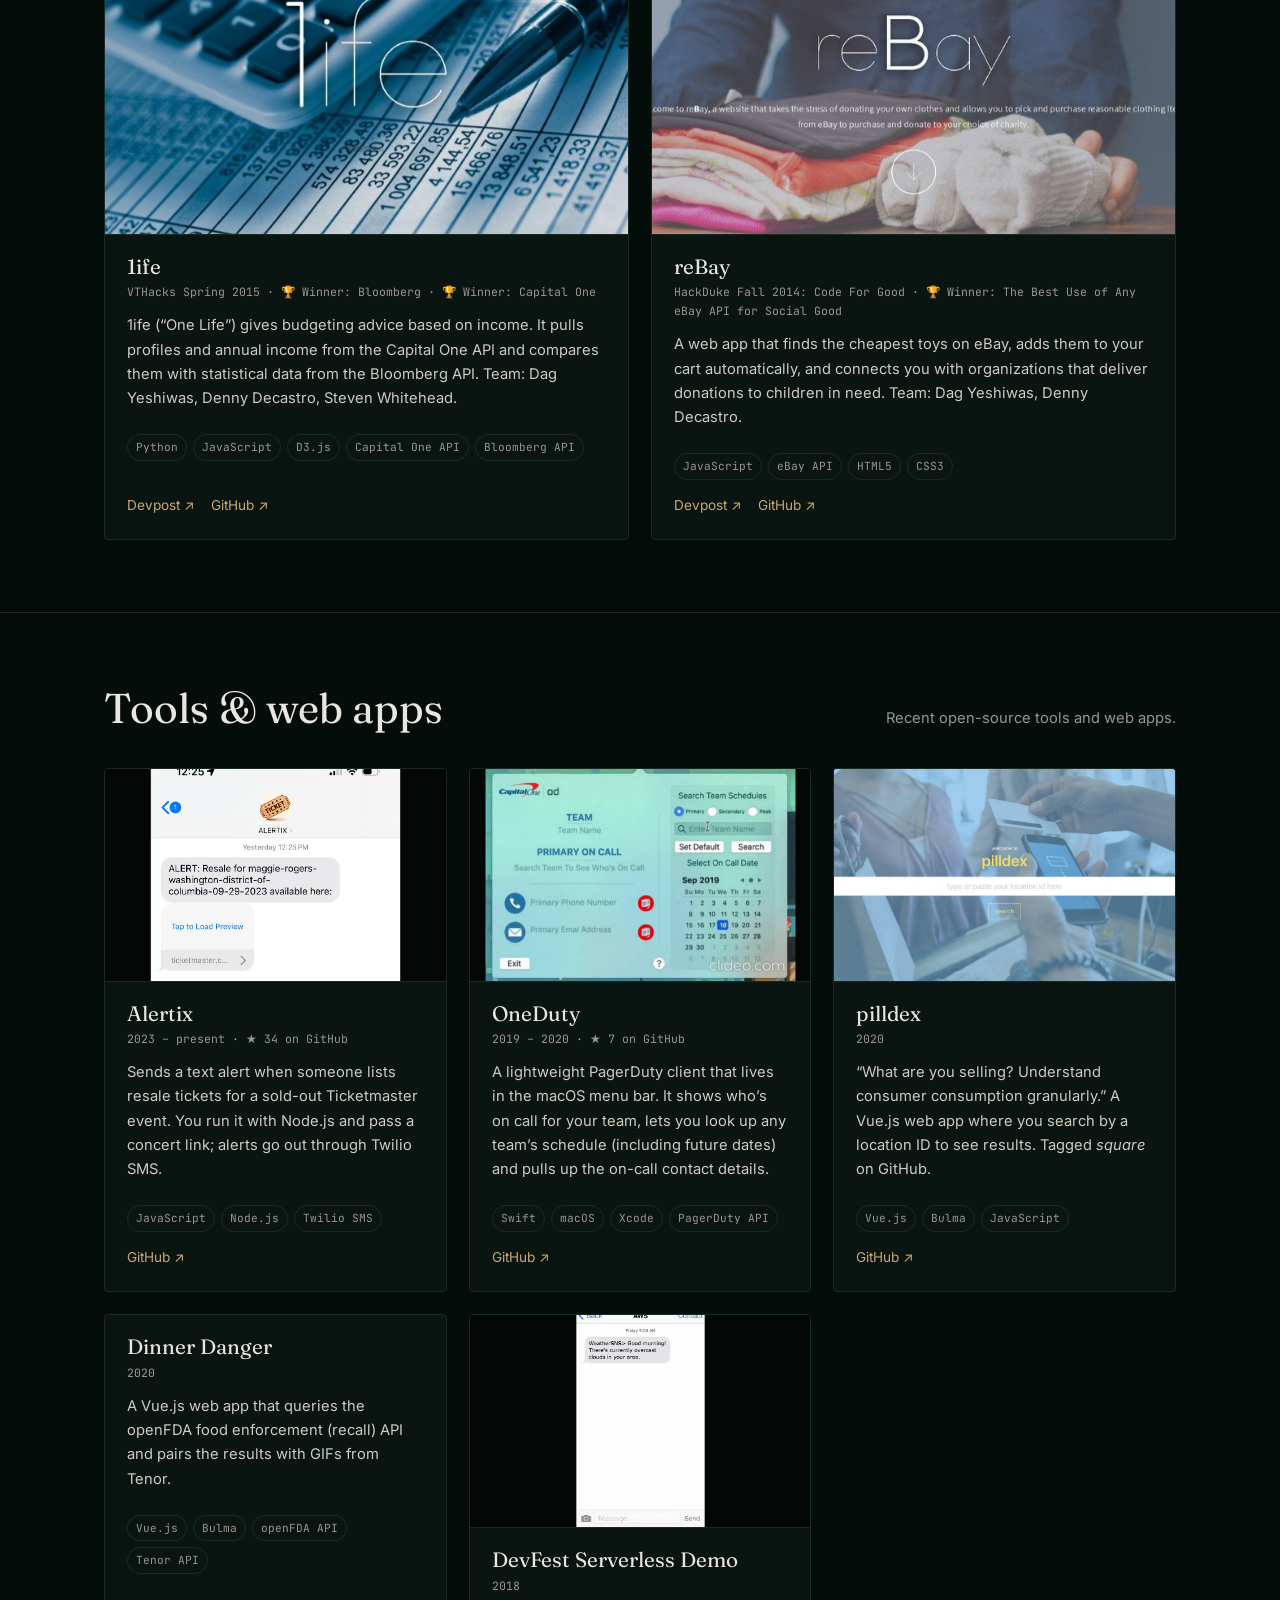
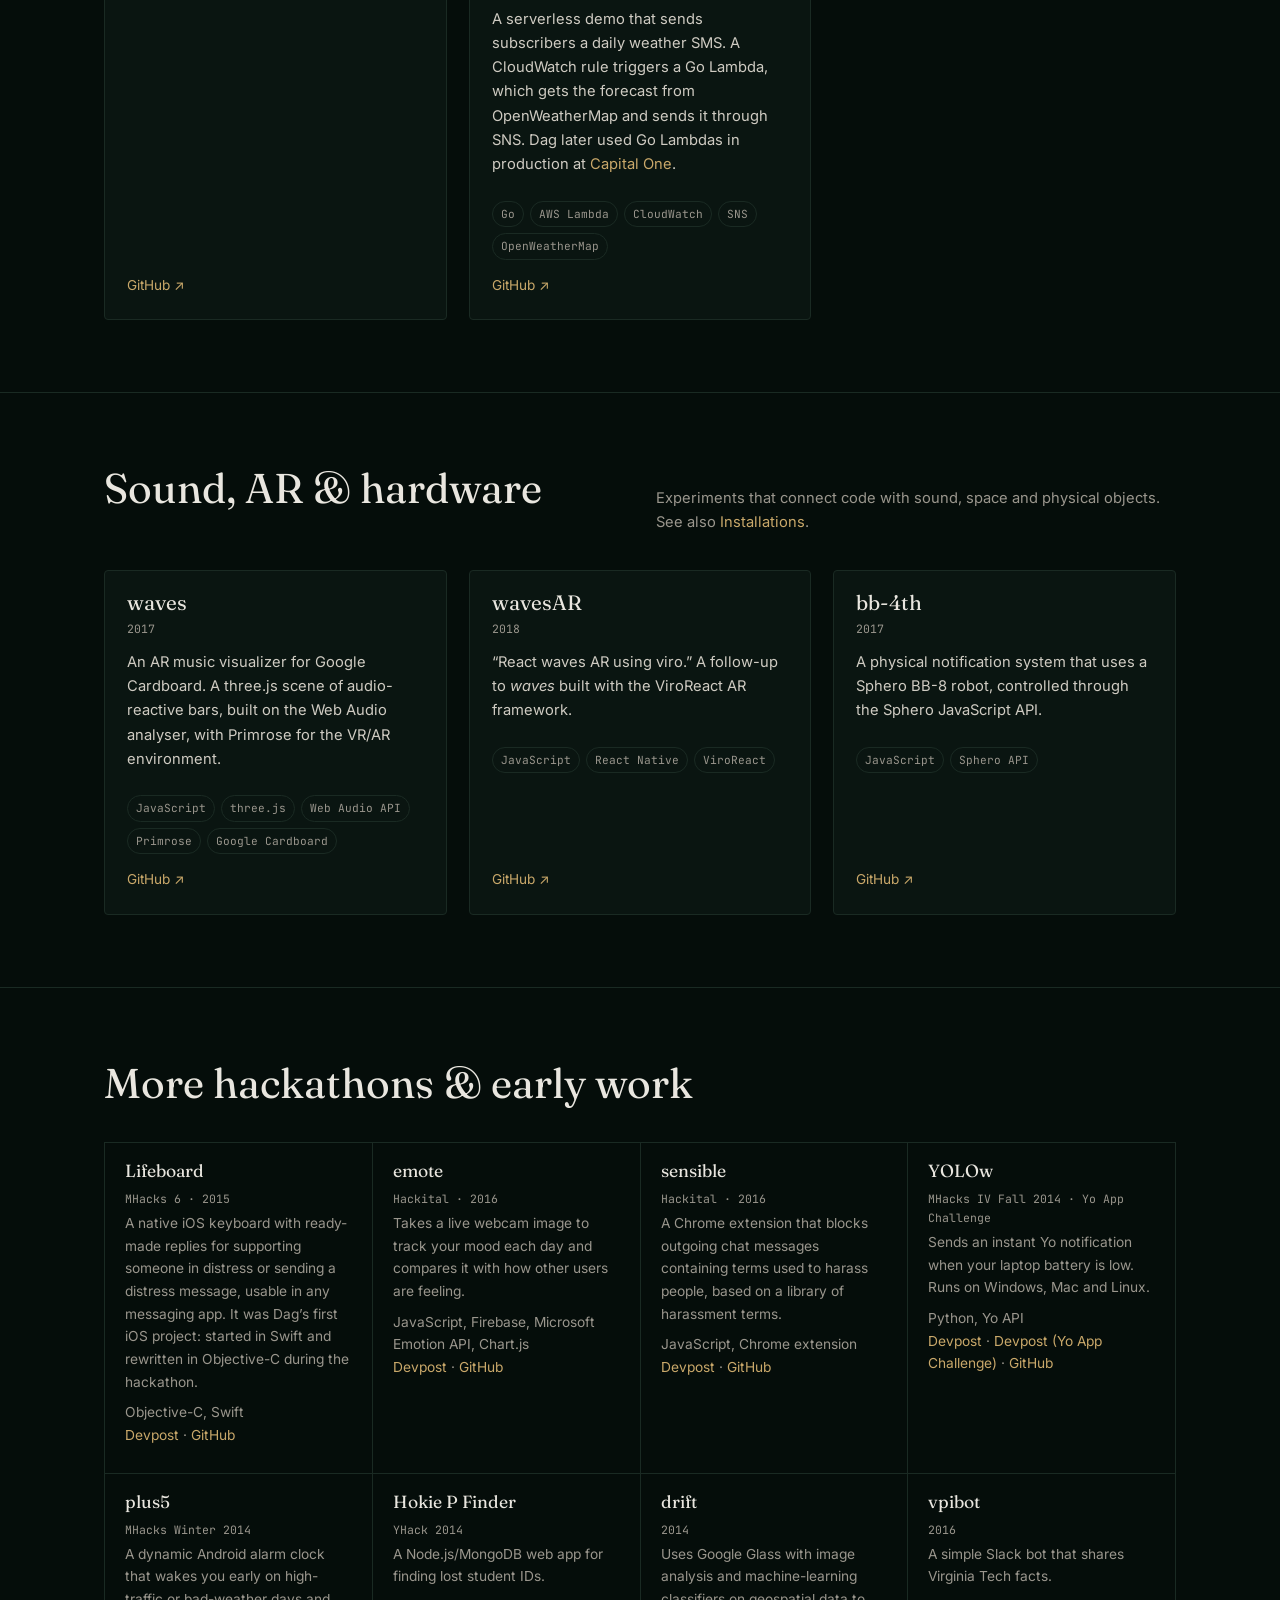
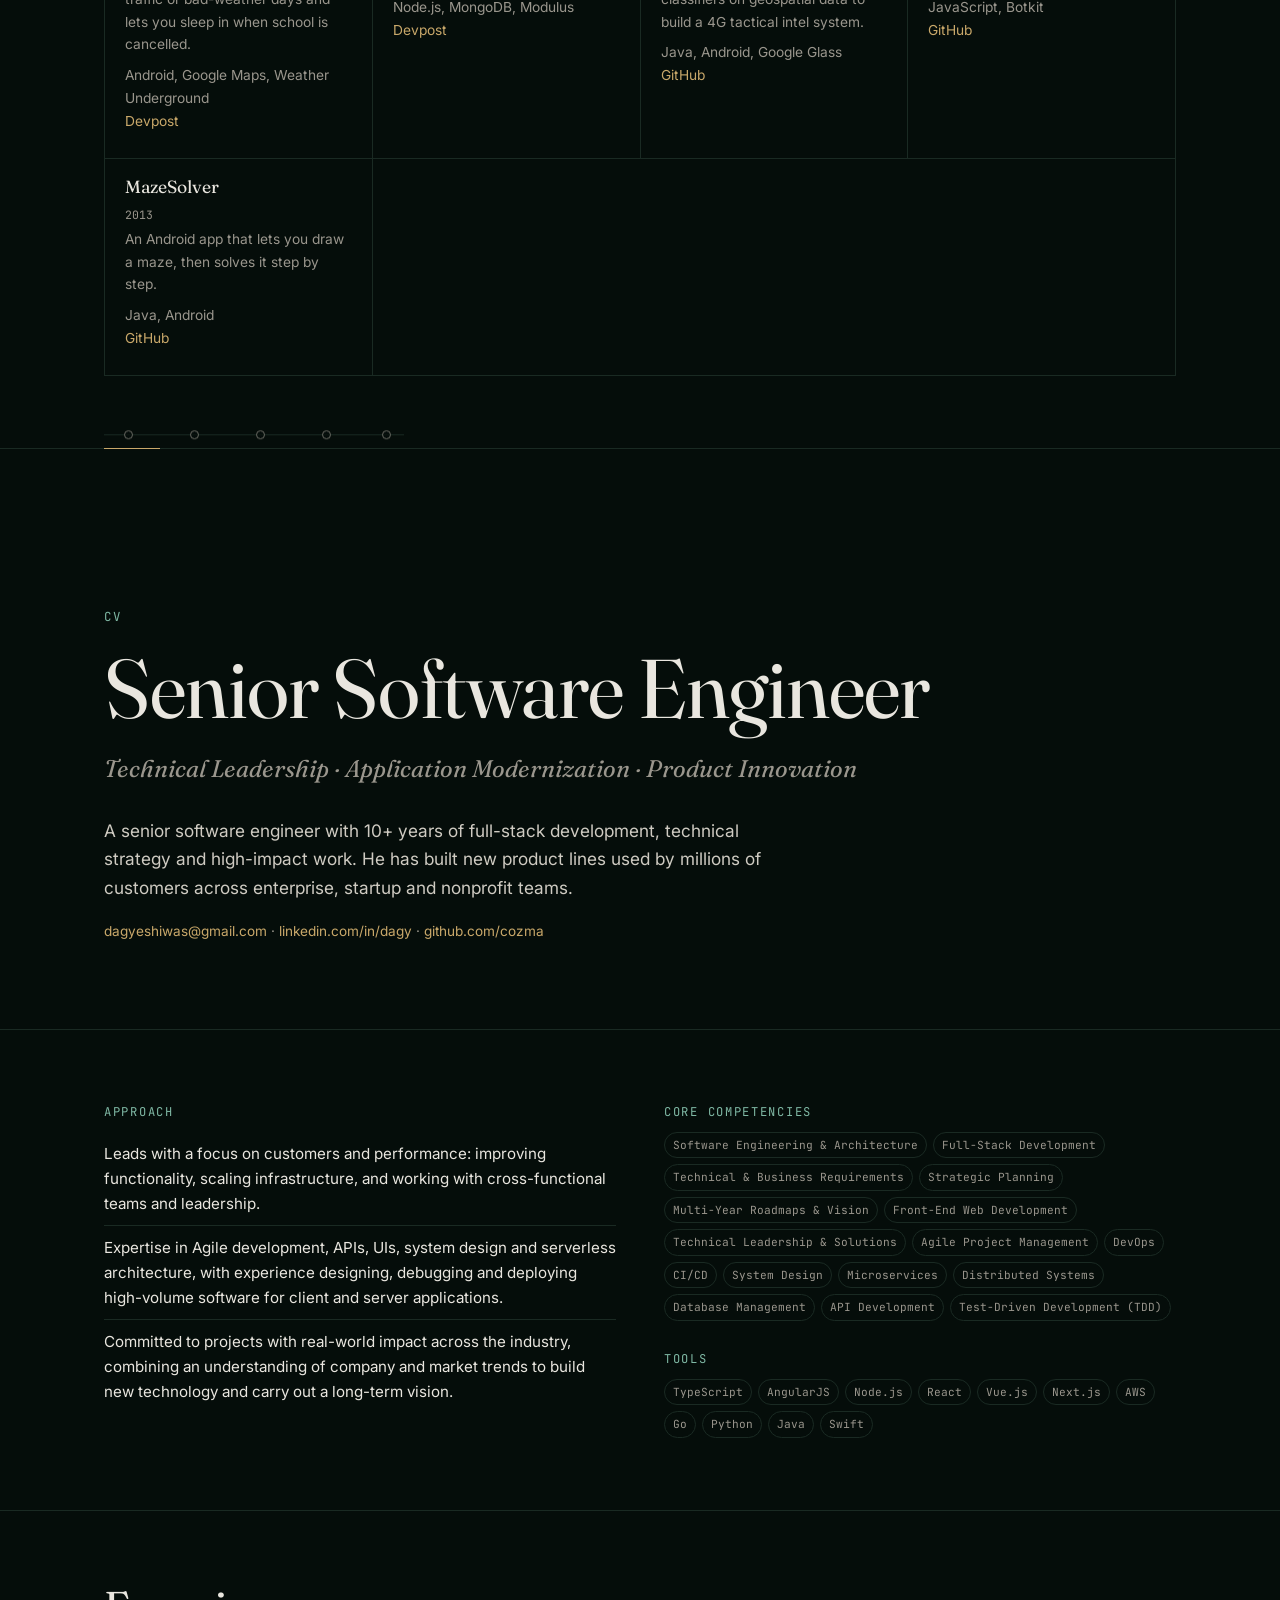
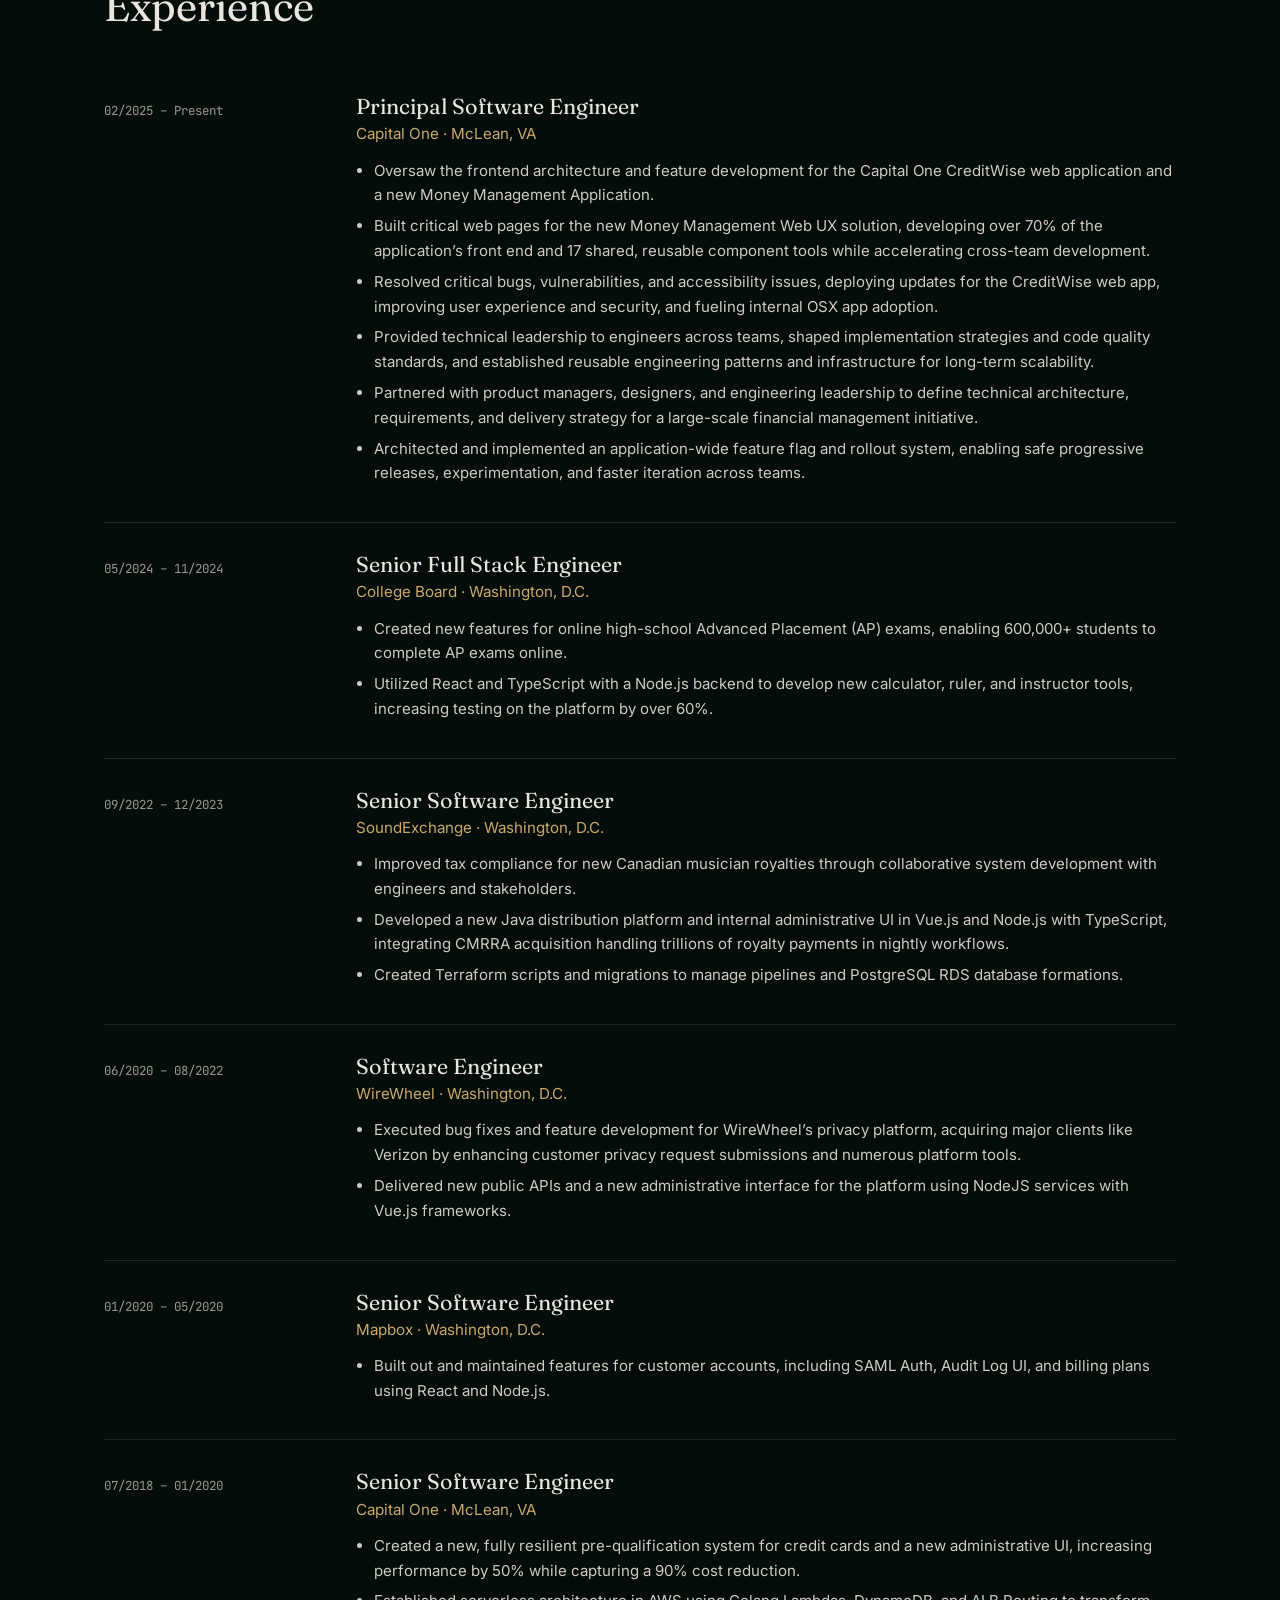
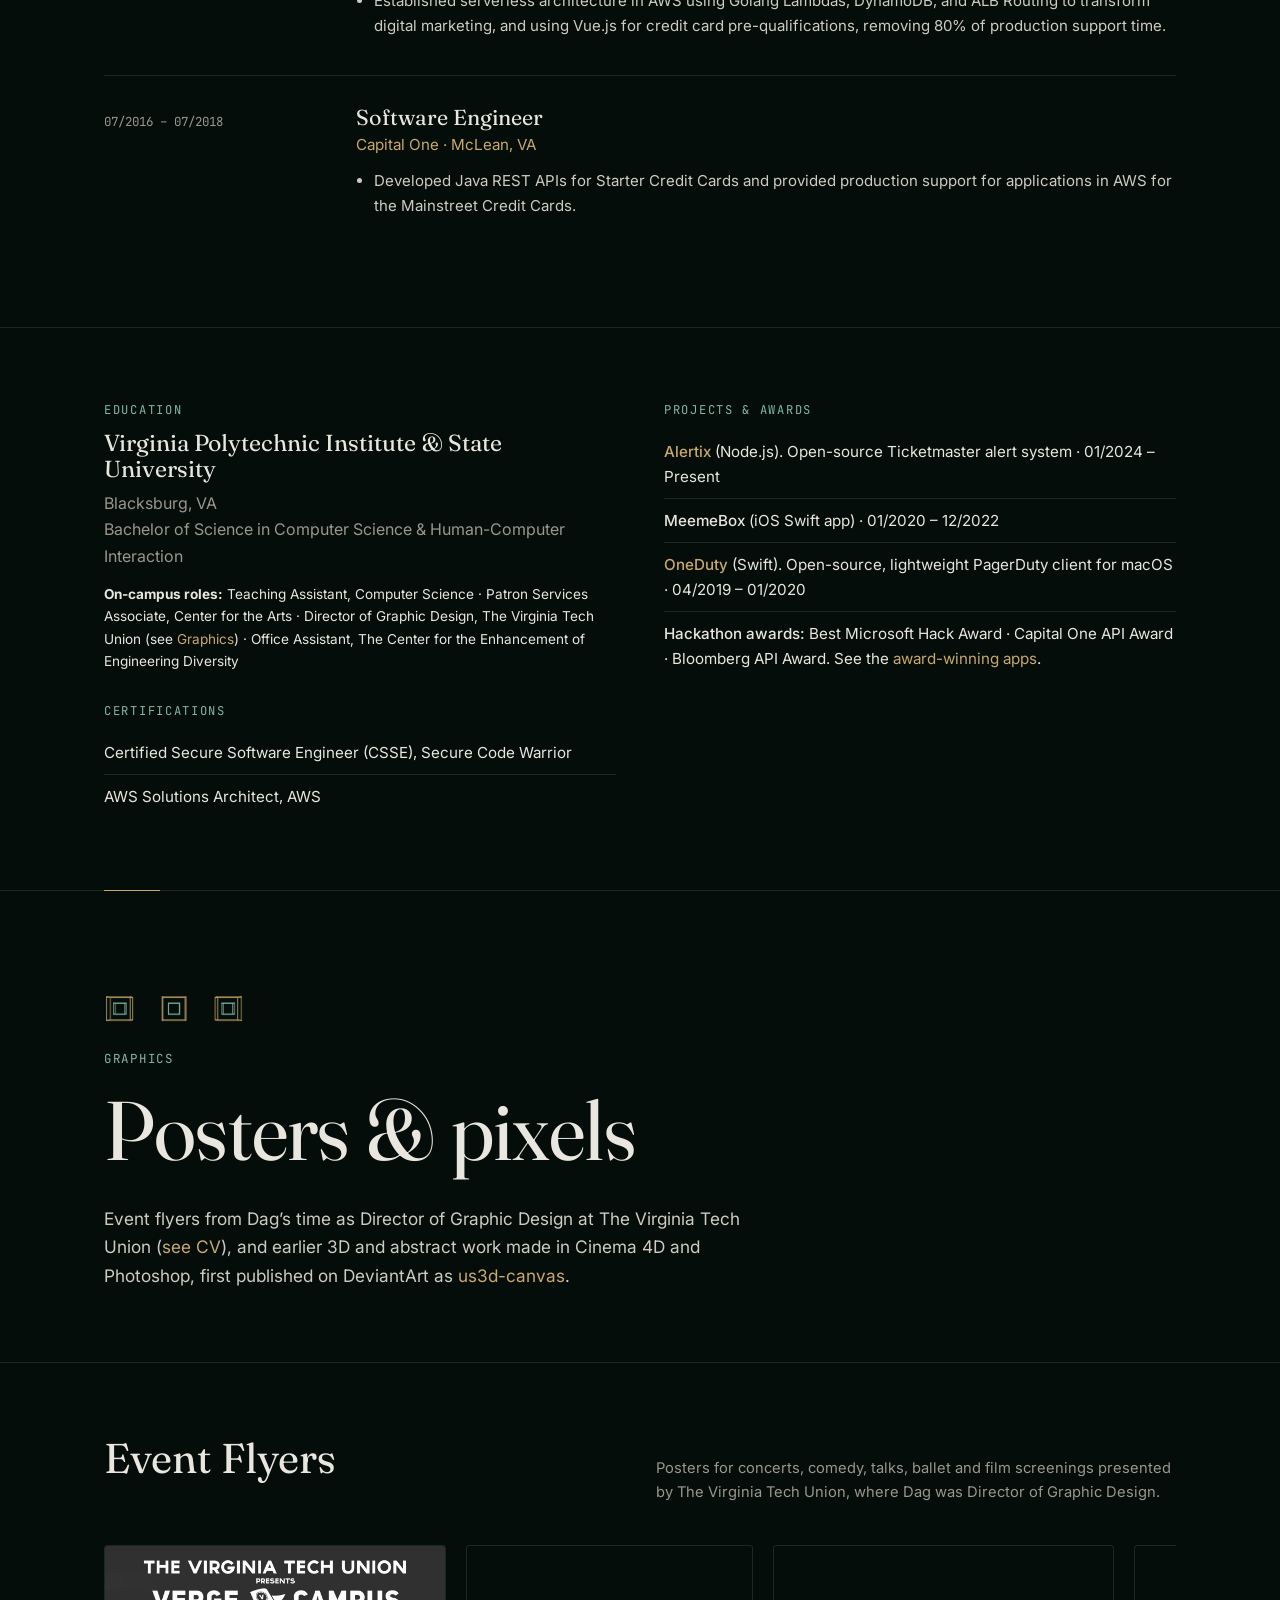
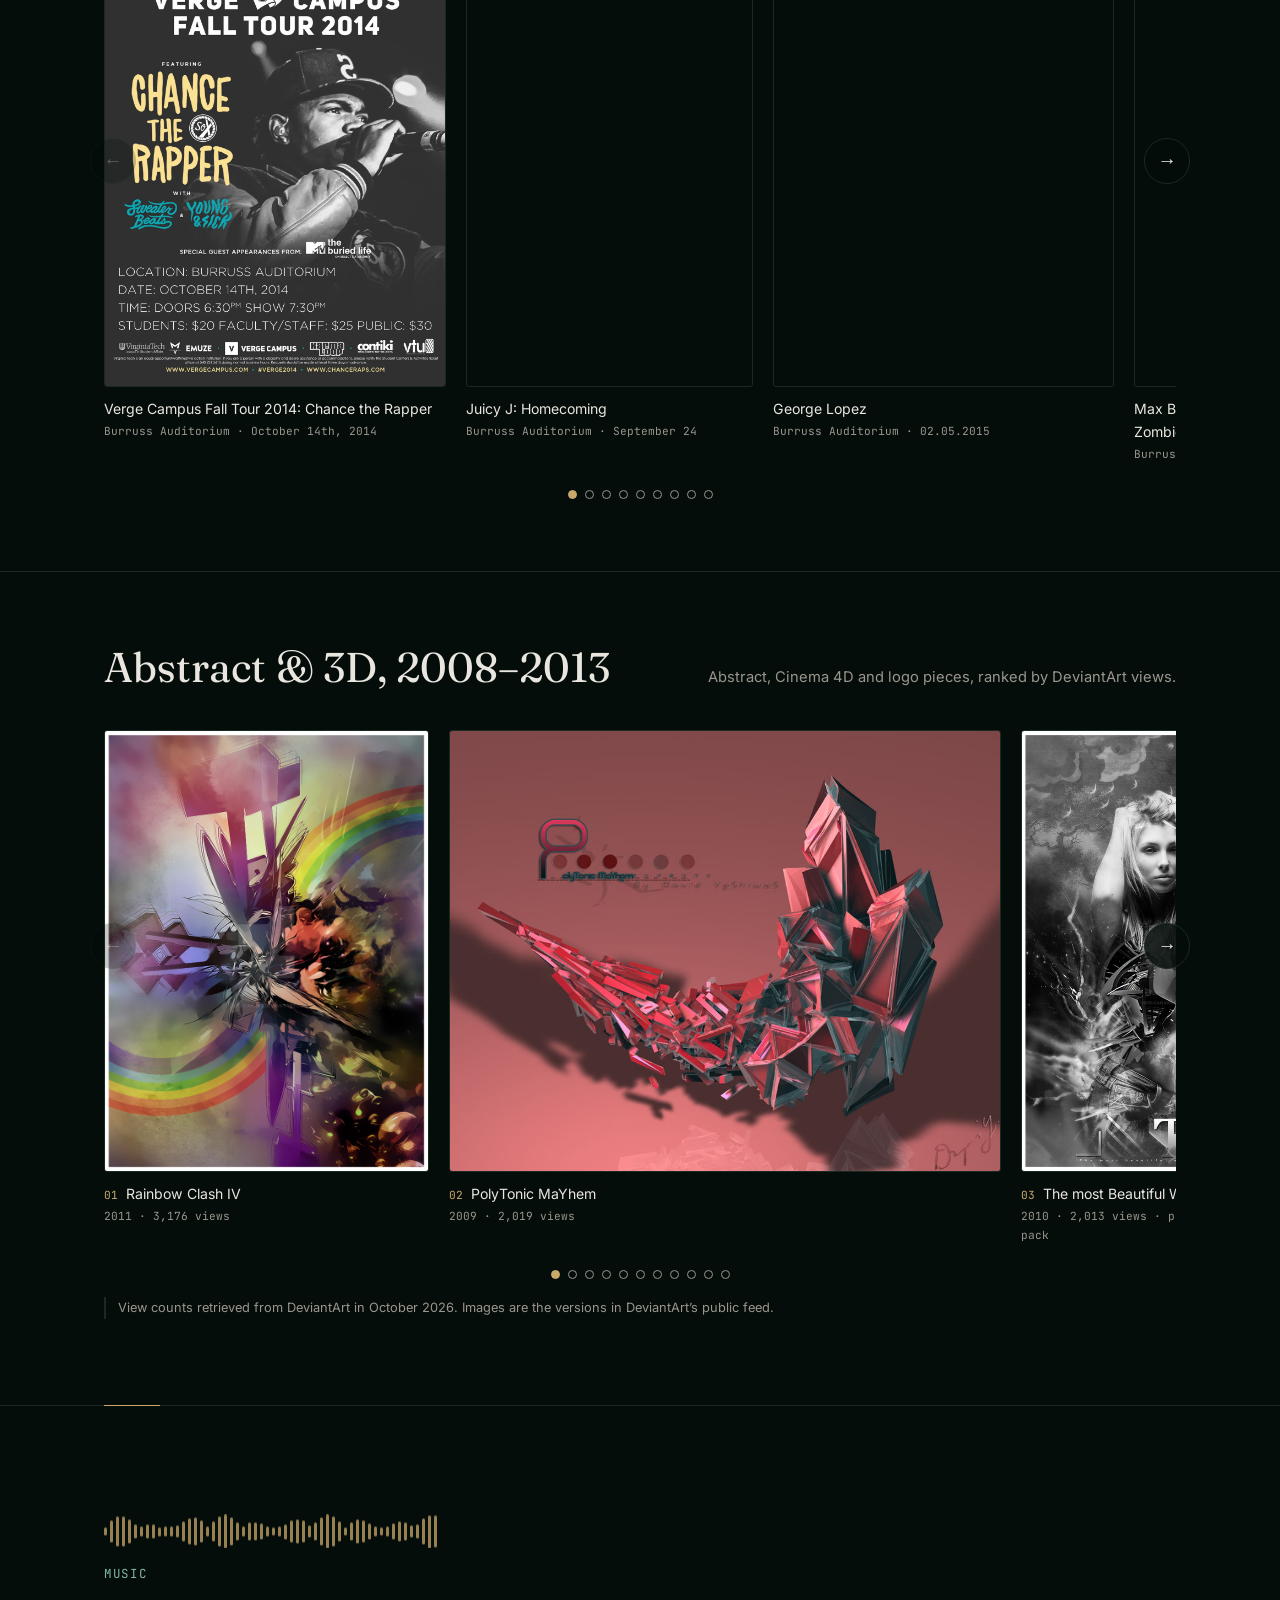
==== commit 98381e65: "Rename Day Job to CV and shorten the home heading to Dag Y. The section id stays day-job. The docume" ====
--- a/index.html
+++ b/index.html
@@ -3,7 +3,7 @@
 <head>
 <meta charset="utf-8">
 <meta name="viewport" content="width=device-width, initial-scale=1">
-<title>Dag Yeshiwas: artist, DJ, sound engineer, programmer</title>
+<title>Dag Yeshiwas: engineer, designer, artist, host</title>
 <meta name="description" content="Portfolio of Dag Yeshiwas, a Washington, D.C. artist, DJ, sound engineer and programmer.">
 <link rel="preconnect" href="https://fonts.googleapis.com"><link rel="preconnect" href="https://fonts.gstatic.com" crossorigin>
 <link href="https://fonts.googleapis.com/css2?family=Fraunces:ital,opsz,wght@0,9..144,300..500;1,9..144,300..400&family=Inter:wght@400;500&family=JetBrains+Mono&display=swap" rel="stylesheet">
@@ -20,7 +20,7 @@
   <ul class="nav" id="nav">
 <li><a href="#installations">Installations</a></li>
 <li><a href="#applications">Applications</a></li>
-<li><a href="#day-job">Day Job</a></li>
+<li><a href="#day-job">CV</a></li>
 <li><a href="#graphics">Graphics</a></li>
 <li><a href="#music">Music</a></li>
 <li><a href="#the-dagsby">The Dagsby</a></li>
@@ -32,7 +32,7 @@
   <div>
     <div class="anim anim-sine" aria-hidden="true"></div>
     <p class="eyebrow">Washington, D.C.</p>
-    <h1>Dag Yeshiwas</h1>
+    <h1>Dag Y.</h1>
     <p class="roles">Engineer · Designer · Artist · Host</p>
     <p class="lede">Dag is a software engineer with 10+ years of full-stack experience, building customer-facing products, from backend systems to web and mobile apps, at Capital One, College Board, SoundExchange, WireWheel and Mapbox. He studied Computer Science and Human-Computer Interaction at Virginia Tech.</p>
     <p class="lede" style="margin-top:14px">He builds interactive sound installations that make silent things playable, like the electrical signals of living plants, and has worked with the Smithsonian&rsquo;s Hirshhorn Museum on several of them (<a href="#installations">see the projects</a>).</p>
@@ -47,7 +47,7 @@
   <div class="cards">
     <a class="card" href="#installations"><span class="num">01</span><h3>Installations</h3><p>Sonic Plants and Sonic Altar: interactive sound works shown at the Hirshhorn.</p><span class="status live">2 works</span></a>
     <a class="card" href="#applications"><span class="num">02</span><h3>Applications</h3><p>Open-source tools, hackathon winners and experiments in AR and sound.</p><span class="status live">GitHub · Devpost</span></a>
-    <a class="card" href="#day-job"><span class="num">03</span><h3>Day Job</h3><p>Principal software engineer. Frontend architecture, serverless systems and products used by millions of customers.</p><span class="status live">Résumé</span></a>
+    <a class="card" href="#day-job"><span class="num">03</span><h3>CV</h3><p>Principal software engineer. Frontend architecture, serverless systems and products used by millions of customers.</p><span class="status live">Résumé</span></a>
     <a class="card" href="#graphics"><span class="num">04</span><h3>Graphics</h3><p>Event flyers, plus 3D and abstract digital art made in Cinema 4D and Photoshop.</p><span class="status live">Flyers · 3D</span></a>
     <a class="card" href="#music"><span class="num">05</span><h3>Music</h3><p>Remixes, edits and originals as dagher, DJ sets around D.C., and the monthly Nicegroove show on Eaton Radio.</p><span class="status live">Listen</span></a>
     <a class="card" href="#the-dagsby"><span class="num">06</span><h3>The Dagsby</h3><p>The DIY venue Dag runs in Washington, D.C., hosting live music shows and events.</p><span class="status live">Venue · 4.9 ★</span></a>
@@ -146,10 +146,10 @@
   <div class="compact"><div><h3>Lifeboard</h3><p class="yr small muted" style="font-family:var(--mono);font-size:.72rem;margin:2px 0 0">MHacks 6 · 2015</p><p>A native iOS keyboard with ready-made replies for supporting someone in distress or sending a distress message, usable in any messaging app. It was Dag&rsquo;s first iOS project: started in Swift and rewritten in Objective-C during the hackathon.</p><p class="small">Objective-C, Swift<br><a href="https://devpost.com/software/lifeboard">Devpost</a> · <a href="https://github.com/cozma/Lifeboard">GitHub</a></p></div><div><h3>emote</h3><p class="yr small muted" style="font-family:var(--mono);font-size:.72rem;margin:2px 0 0">Hackital · 2016</p><p>Takes a live webcam image to track your mood each day and compares it with how other users are feeling.</p><p class="small">JavaScript, Firebase, Microsoft Emotion API, Chart.js<br><a href="https://devpost.com/software/emote-jcs81g">Devpost</a> · <a href="https://github.com/cozma/emote">GitHub</a></p></div><div><h3>sensible</h3><p class="yr small muted" style="font-family:var(--mono);font-size:.72rem;margin:2px 0 0">Hackital · 2016</p><p>A Chrome extension that blocks outgoing chat messages containing terms used to harass people, based on a library of harassment terms.</p><p class="small">JavaScript, Chrome extension<br><a href="https://devpost.com/software/sensible">Devpost</a> · <a href="https://github.com/cozma/sensible">GitHub</a></p></div><div><h3>YOLOw</h3><p class="yr small muted" style="font-family:var(--mono);font-size:.72rem;margin:2px 0 0">MHacks IV Fall 2014 · Yo App Challenge</p><p>Sends an instant Yo notification when your laptop battery is low. Runs on Windows, Mac and Linux.</p><p class="small">Python, Yo API<br><a href="https://devpost.com/software/yolow">Devpost</a> · <a href="https://devpost.com/software/yolow-m8l0s">Devpost (Yo App Challenge)</a> · <a href="https://github.com/cozma/YOLOw">GitHub</a></p></div><div><h3>plus5</h3><p class="yr small muted" style="font-family:var(--mono);font-size:.72rem;margin:2px 0 0">MHacks Winter 2014</p><p>A dynamic Android alarm clock that wakes you early on high-traffic or bad-weather days and lets you sleep in when school is cancelled.</p><p class="small">Android, Google Maps, Weather Underground<br><a href="https://devpost.com/software/plus5--2">Devpost</a></p></div><div><h3>Hokie P Finder</h3><p class="yr small muted" style="font-family:var(--mono);font-size:.72rem;margin:2px 0 0">YHack 2014</p><p>A Node.js/MongoDB web app for finding lost student IDs.</p><p class="small">Node.js, MongoDB, Modulus<br><a href="https://devpost.com/software/hokie-p-finder">Devpost</a></p></div><div><h3>drift</h3><p class="yr small muted" style="font-family:var(--mono);font-size:.72rem;margin:2px 0 0">2014</p><p>Uses Google Glass with image analysis and machine-learning classifiers on geospatial data to build a 4G tactical intel system.</p><p class="small">Java, Android, Google Glass<br><a href="https://github.com/cozma/drift">GitHub</a></p></div><div><h3>vpibot</h3><p class="yr small muted" style="font-family:var(--mono);font-size:.72rem;margin:2px 0 0">2016</p><p>A simple Slack bot that shares Virginia Tech facts.</p><p class="small">JavaScript, Botkit<br><a href="https://github.com/cozma/vpibot">GitHub</a></p></div><div><h3>MazeSolver</h3><p class="yr small muted" style="font-family:var(--mono);font-size:.72rem;margin:2px 0 0">2013</p><p>An Android app that lets you draw a maze, then solves it step by step.</p><p class="small">Java, Android<br><a href="https://github.com/cozma/MazeSolver">GitHub</a></p></div></div>
 </div></section>
 </div>
-<div class="op-sec" id="day-job" data-label="Day Job">
+<div class="op-sec" id="day-job" data-label="CV">
 <div class="hero"><div class="wrap">
   <div class="anim anim-flow" aria-hidden="true"></div>
-  <p class="eyebrow">Day Job</p>
+  <p class="eyebrow">CV</p>
   <h2 class="h1">Senior Software Engineer</h2>
   <p class="roles">Technical Leadership · Application Modernization · Product Innovation</p>
   <p class="lede">A senior software engineer with 10+ years of full-stack development, technical strategy and high-impact work. He has built new product lines used by millions of customers across enterprise, startup and nonprofit teams.</p>
@@ -184,7 +184,7 @@
     <li><b>Hackathon awards:</b> Best Microsoft Hack Award · Capital One API Award · Bloomberg API Award. See the <a href="#awards">award-winning apps</a>.</li></ul></div>
 </div></section>
 </div>
-<div class="op-sec" id="graphics" data-label="Graphics"><div class="hero"><div class="wrap"><div class="anim anim-cube" aria-hidden="true"></div><p class="eyebrow">Graphics</p><h2 class="h1">Posters &amp; pixels</h2><p class="lede">Event flyers from Dag&rsquo;s time as Director of Graphic Design at The Virginia Tech Union (<a href="#day-job">see Day Job</a>), and earlier 3D and abstract work made in Cinema 4D and Photoshop, first published on DeviantArt as <a href="https://www.deviantart.com/us3d-canvas">us3d-canvas</a>.</p></div></div><section class="flyers" aria-labelledby="flyers-h"><div class="wrap"><div class="section-head"><h2 id="flyers-h">Event Flyers</h2><p class="kicker">Posters for concerts, comedy, talks, ballet and film screenings presented by The Virginia Tech Union, where Dag was Director of Graphic Design.</p></div><div class="carousel" role="region" aria-roledescription="carousel" aria-label="Event flyers" tabindex="0"><button class="car-btn car-prev" aria-label="Previous flyer">←</button><ul class="car-track"><li class="car-slide" role="group" aria-roledescription="slide" aria-label="1 of 9: Verge Campus Fall Tour 2014: Chance the Rapper"><button class="car-open" data-full="assets/flyers/chance-the-rapper.jpg" data-title="Verge Campus Fall Tour 2014: Chance the Rapper" data-meta="Burruss Auditorium · October 14th, 2014" aria-label="Enlarge flyer: Verge Campus Fall Tour 2014: Chance the Rapper"><picture><source srcset="assets/flyers/chance-the-rapper.webp" type="image/webp"><img src="assets/flyers/chance-the-rapper.jpg" alt="Black-and-white photo of a rapper performing into a microphone. Text: The Virginia Tech Union presents Verge Campus Fall Tour 2014, featuring Chance the Rapper with Sweater Beats &amp; Young &amp; Sick. Burruss Auditorium, October 14th, 2014, doors 6:30pm, show 7:30pm." width="1236" height="1600" loading="lazy" decoding="async"></picture></button><p class="car-cap"><span>Verge Campus Fall Tour 2014: Chance the Rapper</span><span class="gmeta">Burruss Auditorium · October 14th, 2014</span></p></li><li class="car-slide" role="group" aria-roledescription="slide" aria-label="2 of 9: Juicy J: Homecoming"><button class="car-open" data-full="assets/flyers/juicy-j-homecoming.jpg" data-title="Juicy J: Homecoming" data-meta="Burruss Auditorium · September 24" aria-label="Enlarge flyer: Juicy J: Homecoming"><picture><source srcset="assets/flyers/juicy-j-homecoming.webp" type="image/webp"><img src="assets/flyers/juicy-j-homecoming.jpg" alt="Close-up portrait of a man in a hood and sunglasses, with glowing blue lettering. Text: The Virginia Tech Union + Black Student Alliance present Juicy J, Homecoming, September 24, Burruss Auditorium, doors 6:30, show 7:30." width="1035" height="1600" loading="lazy" decoding="async"></picture></button><p class="car-cap"><span>Juicy J: Homecoming</span><span class="gmeta">Burruss Auditorium · September 24</span></p></li><li class="car-slide" role="group" aria-roledescription="slide" aria-label="3 of 9: George Lopez"><button class="car-open" data-full="assets/flyers/george-lopez.jpg" data-title="George Lopez" data-meta="Burruss Auditorium · 02.05.2015" aria-label="Enlarge flyer: George Lopez"><picture><source srcset="assets/flyers/george-lopez.webp" type="image/webp"><img src="assets/flyers/george-lopez.jpg" alt="Smiling portrait on a coral background with angled blue and grey bands. Text: The Virginia Tech Union + Latino Association of Student Organizations present George Lopez, 02.05.2015, 7:30pm, Burruss Auditorium." width="1236" height="1600" loading="lazy" decoding="async"></picture></button><p class="car-cap"><span>George Lopez</span><span class="gmeta">Burruss Auditorium · 02.05.2015</span></p></li><li class="car-slide" role="group" aria-roledescription="slide" aria-label="4 of 9: Max Brooks: 10 Lessons for Surviving a Zombie Attack"><button class="car-open" data-full="assets/flyers/max-brooks.jpg" data-title="Max Brooks: 10 Lessons for Surviving a Zombie Attack" data-meta="Burruss Auditorium · October 22" aria-label="Enlarge flyer: Max Brooks: 10 Lessons for Surviving a Zombie Attack"><picture><source srcset="assets/flyers/max-brooks.webp" type="image/webp"><img src="assets/flyers/max-brooks.jpg" alt="Bold red, grey and white typographic poster on a dark, distressed background. Text: VTU presents Max Brooks, 10 Lessons for Surviving a Zombie Attack, author of World War Z and The Zombie Survival Guide. October 22, 7:30pm, Burruss Auditorium." width="1036" height="1600" loading="lazy" decoding="async"></picture></button><p class="car-cap"><span>Max Brooks: 10 Lessons for Surviving a Zombie Attack</span><span class="gmeta">Burruss Auditorium · October 22</span></p></li><li class="car-slide" role="group" aria-roledescription="slide" aria-label="5 of 9: Moscow Ballet’s The Nutcracker"><button class="car-open" data-full="assets/flyers/moscow-ballet-nutcracker.jpg" data-title="Moscow Ballet’s The Nutcracker" data-meta="Burruss Auditorium · December 9th" aria-label="Enlarge flyer: Moscow Ballet’s The Nutcracker"><picture><source srcset="assets/flyers/moscow-ballet-nutcracker.webp" type="image/webp"><img src="assets/flyers/moscow-ballet-nutcracker.jpg" alt="Ballet dancers in white tutus on a blue stage, with script lettering. Text: Virginia Tech Union presents Moscow Ballet’s The Nutcracker, 7:30pm, December 9th, Burruss Auditorium." width="1600" height="1236" loading="lazy" decoding="async"></picture></button><p class="car-cap"><span>Moscow Ballet’s The Nutcracker</span><span class="gmeta">Burruss Auditorium · December 9th</span></p></li><li class="car-slide" role="group" aria-roledescription="slide" aria-label="6 of 9: An Evening with Negin Farsad"><button class="car-open" data-full="assets/flyers/negin-farsad.jpg" data-title="An Evening with Negin Farsad" data-meta="Haymarket Theatre · Oct. 9" aria-label="Enlarge flyer: An Evening with Negin Farsad"><picture><source srcset="assets/flyers/negin-farsad.webp" type="image/webp"><img src="assets/flyers/negin-farsad.jpg" alt="Portrait of a woman with red glasses beside a map-shaped title graphic. Text: The Virginia Tech Union presents acclaimed co-director of The Muslims Are Coming!, an evening with Negin Farsad. Oct. 9, 7:30pm, Haymarket Theatre, free event." width="1600" height="1236" loading="lazy" decoding="async"></picture></button><p class="car-cap"><span>An Evening with Negin Farsad</span><span class="gmeta">Haymarket Theatre · Oct. 9</span></p></li><li class="car-slide" role="group" aria-roledescription="slide" aria-label="7 of 9: The Hunger Games: Catching Fire"><button class="car-open" data-full="assets/flyers/hunger-games-catching-fire.jpg" data-title="The Hunger Games: Catching Fire" data-meta="Squires Colonial · February 1st" aria-label="Enlarge flyer: The Hunger Games: Catching Fire"><picture><source srcset="assets/flyers/hunger-games-catching-fire.webp" type="image/webp"><img src="assets/flyers/hunger-games-catching-fire.jpg" alt="Typographic poster with a large illustrated flame over a grey mockingjay emblem. Text: VTU presents The Hunger Games: Catching Fire, 8pm, Squires Colonial, February 1st, a free showing." width="1236" height="1600" loading="lazy" decoding="async"></picture></button><p class="car-cap"><span>The Hunger Games: Catching Fire</span><span class="gmeta">Squires Colonial · February 1st</span></p></li><li class="car-slide" role="group" aria-roledescription="slide" aria-label="8 of 9: The Hunger Games: Mockingjay – Part 1"><button class="car-open" data-full="assets/flyers/hunger-games-mockingjay.jpg" data-title="The Hunger Games: Mockingjay – Part 1" data-meta="Colonial Hall · Feb. 27" aria-label="Enlarge flyer: The Hunger Games: Mockingjay – Part 1"><picture><source srcset="assets/flyers/hunger-games-mockingjay.webp" type="image/webp"><img src="assets/flyers/hunger-games-mockingjay.jpg" alt="Red-toned film still with a mockingjay emblem and bold red title lettering. Text: The Virginia Tech Union presents The Hunger Games: Mockingjay – Part 1, a free showing, Feb. 27, Colonial Hall, doors 7:30pm, show 8pm." width="1600" height="1236" loading="lazy" decoding="async"></picture></button><p class="car-cap"><span>The Hunger Games: Mockingjay – Part 1</span><span class="gmeta">Colonial Hall · Feb. 27</span></p></li><li class="car-slide" role="group" aria-roledescription="slide" aria-label="9 of 9: Into the Woods"><button class="car-open" data-full="assets/flyers/into-the-woods.jpg" data-title="Into the Woods" data-meta="Colonial Hall · Mar. 20" aria-label="Enlarge flyer: Into the Woods"><picture><source srcset="assets/flyers/into-the-woods.webp" type="image/webp"><img src="assets/flyers/into-the-woods.jpg" alt="Film cast image in a dark blue forest with large white title lettering. Text: The Virginia Tech Union presents Into the Woods, a free showing, Mar. 20, Colonial Hall, doors 7:30pm, show 8pm." width="792" height="612" loading="lazy" decoding="async"></picture></button><p class="car-cap"><span>Into the Woods</span><span class="gmeta">Colonial Hall · Mar. 20</span></p></li></ul><button class="car-btn car-next" aria-label="Next flyer">→</button></div><div class="car-dots" role="group" aria-label="Choose flyer"><button class="car-dot" aria-label="Go to flyer 1" aria-current="true"></button><button class="car-dot" aria-label="Go to flyer 2"></button><button class="car-dot" aria-label="Go to flyer 3"></button><button class="car-dot" aria-label="Go to flyer 4"></button><button class="car-dot" aria-label="Go to flyer 5"></button><button class="car-dot" aria-label="Go to flyer 6"></button><button class="car-dot" aria-label="Go to flyer 7"></button><button class="car-dot" aria-label="Go to flyer 8"></button><button class="car-dot" aria-label="Go to flyer 9"></button></div></div></section><section><div class="wrap"><div class="section-head"><h2>Abstract &amp; 3D, 2008–2013</h2><p class="kicker">Abstract, Cinema 4D and logo pieces, ranked by DeviantArt views.</p></div><div class="carousel art-car" role="region" aria-roledescription="carousel" aria-label="Abstract and 3D art" tabindex="0"><button class="car-btn car-prev" aria-label="Previous piece">←</button><ul class="car-track"><li class="car-slide" role="group" aria-roledescription="slide" aria-label="1 of 11: Rainbow Clash IV"><button class="car-open" data-full="assets/graphics/2011-rainbow-clash-iv.jpg" data-title="Rainbow Clash IV" data-meta="2011 · 3,176 views" data-link="https://www.deviantart.com/us3d-canvas/art/Rainbow-Clash-IV-193017241" data-linktext="View on DeviantArt ↗" aria-label="Enlarge Rainbow Clash IV"><img src="assets/graphics/2011-rainbow-clash-iv.jpg" alt="Rainbow Clash IV, abstract digital artwork by Dag Yeshiwas" loading="lazy" decoding="async" width="766" height="1044"></button><p class="car-cap"><span><span class="rank">01</span> <a href="https://www.deviantart.com/us3d-canvas/art/Rainbow-Clash-IV-193017241">Rainbow Clash IV</a></span><span class="gmeta">2011 · 3,176 views</span></p></li><li class="car-slide" role="group" aria-roledescription="slide" aria-label="2 of 11: PolyTonic MaYhem"><button class="car-open" data-full="assets/graphics/2009-polytonic-mayhem.jpg" data-title="PolyTonic MaYhem" data-meta="2009 · 2,019 views" data-link="https://www.deviantart.com/us3d-canvas/art/PolyTonic-MaYhem-112169457" data-linktext="View on DeviantArt ↗" aria-label="Enlarge PolyTonic MaYhem"><img src="assets/graphics/2009-polytonic-mayhem.jpg" alt="PolyTonic MaYhem, abstract digital artwork by Dag Yeshiwas" loading="lazy" decoding="async" width="900" height="720"></button><p class="car-cap"><span><span class="rank">02</span> <a href="https://www.deviantart.com/us3d-canvas/art/PolyTonic-MaYhem-112169457">PolyTonic MaYhem</a></span><span class="gmeta">2009 · 2,019 views</span></p></li><li class="car-slide" role="group" aria-roledescription="slide" aria-label="3 of 11: The most Beautiful Women"><button class="car-open" data-full="assets/graphics/2010-the-most-beautiful-women.jpg" data-title="The most Beautiful Women" data-meta="2010 · 2,013 views · photo from a free stock pack" data-link="https://www.deviantart.com/us3d-canvas/art/The-most-Beautiful-Women-175648263" data-linktext="View on DeviantArt ↗" aria-label="Enlarge The most Beautiful Women"><img src="assets/graphics/2010-the-most-beautiful-women.jpg" alt="The most Beautiful Women, abstract digital artwork by Dag Yeshiwas" loading="lazy" decoding="async" width="600" height="859"></button><p class="car-cap"><span><span class="rank">03</span> <a href="https://www.deviantart.com/us3d-canvas/art/The-most-Beautiful-Women-175648263">The most Beautiful Women</a></span><span class="gmeta">2010 · 2,013 views · photo from a free stock pack</span></p></li><li class="car-slide" role="group" aria-roledescription="slide" aria-label="4 of 11: Amazing C4D"><button class="car-open" data-full="assets/graphics/2008-amazing-c4d.jpg" data-title="Amazing C4D" data-meta="2008 · 1,915 views" data-link="https://www.deviantart.com/us3d-canvas/art/Amazing-C4D-78193324" data-linktext="View on DeviantArt ↗" aria-label="Enlarge Amazing C4D"><img src="assets/graphics/2008-amazing-c4d.jpg" alt="Amazing C4D, abstract digital artwork by Dag Yeshiwas" loading="lazy" decoding="async" width="1032" height="774"></button><p class="car-cap"><span><span class="rank">04</span> <a href="https://www.deviantart.com/us3d-canvas/art/Amazing-C4D-78193324">Amazing C4D</a></span><span class="gmeta">2008 · 1,915 views</span></p></li><li class="car-slide" role="group" aria-roledescription="slide" aria-label="5 of 11: Cinema 4D Abstract"><button class="car-open" data-full="assets/graphics/2011-cinema-4d-abstract.jpg" data-title="Cinema 4D Abstract" data-meta="2011 · 1,818 views" data-link="https://www.deviantart.com/us3d-canvas/art/Cinema-4D-Abstract-191991354" data-linktext="View on DeviantArt ↗" aria-label="Enlarge Cinema 4D Abstract"><img src="assets/graphics/2011-cinema-4d-abstract.jpg" alt="Cinema 4D Abstract, abstract digital artwork by Dag Yeshiwas" loading="lazy" decoding="async" width="900" height="516"></button><p class="car-cap"><span><span class="rank">05</span> <a href="https://www.deviantart.com/us3d-canvas/art/Cinema-4D-Abstract-191991354">Cinema 4D Abstract</a></span><span class="gmeta">2011 · 1,818 views</span></p></li><li class="car-slide" role="group" aria-roledescription="slide" aria-label="6 of 11: Rainbow Clash III Print Size"><button class="car-open" data-full="assets/graphics/2009-rainbow-clash-iii-print-size.jpg" data-title="Rainbow Clash III Print Size" data-meta="2009 · 1,757 views" data-link="https://www.deviantart.com/us3d-canvas/art/Rainbow-Clash-III-Print-Size-108973260" data-linktext="View on DeviantArt ↗" aria-label="Enlarge Rainbow Clash III Print Size"><img src="assets/graphics/2009-rainbow-clash-iii-print-size.jpg" alt="Rainbow Clash III Print Size, abstract digital artwork by Dag Yeshiwas" loading="lazy" decoding="async" width="810" height="986"></button><p class="car-cap"><span><span class="rank">06</span> <a href="https://www.deviantart.com/us3d-canvas/art/Rainbow-Clash-III-Print-Size-108973260">Rainbow Clash III Print Size</a></span><span class="gmeta">2009 · 1,757 views</span></p></li><li class="car-slide" role="group" aria-roledescription="slide" aria-label="7 of 11: Expulsion"><button class="car-open" data-full="assets/graphics/2011-expulsion.jpg" data-title="Expulsion" data-meta="2011 · 1,410 views" data-link="https://www.deviantart.com/us3d-canvas/art/Expulsion-193355116" data-linktext="View on DeviantArt ↗" aria-label="Enlarge Expulsion"><img src="assets/graphics/2011-expulsion.jpg" alt="Expulsion, abstract digital artwork by Dag Yeshiwas" loading="lazy" decoding="async" width="1217" height="656"></button><p class="car-cap"><span><span class="rank">07</span> <a href="https://www.deviantart.com/us3d-canvas/art/Expulsion-193355116">Expulsion</a></span><span class="gmeta">2011 · 1,410 views</span></p></li><li class="car-slide" role="group" aria-roledescription="slide" aria-label="8 of 11: VeSpA Logo"><button class="car-open" data-full="assets/graphics/2013-vespa-logo.jpg" data-title="VeSpA Logo" data-meta="2013 · 1,195 views" data-link="https://www.deviantart.com/us3d-canvas/art/VeSpA-Logo-358959824" data-linktext="View on DeviantArt ↗" aria-label="Enlarge VeSpA Logo"><img src="assets/graphics/2013-vespa-logo.jpg" alt="VeSpA Logo, abstract digital artwork by Dag Yeshiwas" loading="lazy" decoding="async" width="1192" height="670"></button><p class="car-cap"><span><span class="rank">08</span> <a href="https://www.deviantart.com/us3d-canvas/art/VeSpA-Logo-358959824">VeSpA Logo</a></span><span class="gmeta">2013 · 1,195 views</span></p></li><li class="car-slide" role="group" aria-roledescription="slide" aria-label="9 of 11: Shattered"><button class="car-open" data-full="assets/graphics/2010-shattered.jpg" data-title="Shattered" data-meta="2010 · 1,044 views" data-link="https://www.deviantart.com/us3d-canvas/art/Shattered-150230500" data-linktext="View on DeviantArt ↗" aria-label="Enlarge Shattered"><img src="assets/graphics/2010-shattered.jpg" alt="Shattered, abstract digital artwork by Dag Yeshiwas" loading="lazy" decoding="async" width="900" height="507"></button><p class="car-cap"><span><span class="rank">09</span> <a href="https://www.deviantart.com/us3d-canvas/art/Shattered-150230500">Shattered</a></span><span class="gmeta">2010 · 1,044 views</span></p></li><li class="car-slide" role="group" aria-roledescription="slide" aria-label="10 of 11: Triangulum Nebula"><button class="car-open" data-full="assets/graphics/2008-triangulum-nebula.jpg" data-title="Triangulum Nebula" data-meta="2008 · 638 views" data-link="https://www.deviantart.com/us3d-canvas/art/Triangulum-Nebula-75245210" data-linktext="View on DeviantArt ↗" aria-label="Enlarge Triangulum Nebula"><img src="assets/graphics/2008-triangulum-nebula.jpg" alt="Triangulum Nebula, abstract digital artwork by Dag Yeshiwas" loading="lazy" decoding="async" width="563" height="601"></button><p class="car-cap"><span><span class="rank">10</span> <a href="https://www.deviantart.com/us3d-canvas/art/Triangulum-Nebula-75245210">Triangulum Nebula</a></span><span class="gmeta">2008 · 638 views</span></p></li><li class="car-slide" role="group" aria-roledescription="slide" aria-label="11 of 11: Laugh"><button class="car-open" data-full="assets/graphics/2009-laugh.jpg" data-title="Laugh" data-meta="2009 · 625 views" data-link="https://www.deviantart.com/us3d-canvas/art/Laugh-116284406" data-linktext="View on DeviantArt ↗" aria-label="Enlarge Laugh"><img src="assets/graphics/2009-laugh.jpg" alt="Laugh, abstract digital artwork by Dag Yeshiwas" loading="lazy" decoding="async" width="600" height="777"></button><p class="car-cap"><span><span class="rank">11</span> <a href="https://www.deviantart.com/us3d-canvas/art/Laugh-116284406">Laugh</a></span><span class="gmeta">2009 · 625 views</span></p></li></ul><button class="car-btn car-next" aria-label="Next piece">→</button></div><div class="car-dots" role="group" aria-label="Choose piece"><button class="car-dot" aria-label="Go to piece 1" aria-current="true"></button><button class="car-dot" aria-label="Go to piece 2"></button><button class="car-dot" aria-label="Go to piece 3"></button><button class="car-dot" aria-label="Go to piece 4"></button><button class="car-dot" aria-label="Go to piece 5"></button><button class="car-dot" aria-label="Go to piece 6"></button><button class="car-dot" aria-label="Go to piece 7"></button><button class="car-dot" aria-label="Go to piece 8"></button><button class="car-dot" aria-label="Go to piece 9"></button><button class="car-dot" aria-label="Go to piece 10"></button><button class="car-dot" aria-label="Go to piece 11"></button></div><p class="note">View counts retrieved from DeviantArt in October 2026. Images are the versions in DeviantArt&rsquo;s public feed.</p></div></section></div>
+<div class="op-sec" id="graphics" data-label="Graphics"><div class="hero"><div class="wrap"><div class="anim anim-cube" aria-hidden="true"></div><p class="eyebrow">Graphics</p><h2 class="h1">Posters &amp; pixels</h2><p class="lede">Event flyers from Dag&rsquo;s time as Director of Graphic Design at The Virginia Tech Union (<a href="#day-job">see CV</a>), and earlier 3D and abstract work made in Cinema 4D and Photoshop, first published on DeviantArt as <a href="https://www.deviantart.com/us3d-canvas">us3d-canvas</a>.</p></div></div><section class="flyers" aria-labelledby="flyers-h"><div class="wrap"><div class="section-head"><h2 id="flyers-h">Event Flyers</h2><p class="kicker">Posters for concerts, comedy, talks, ballet and film screenings presented by The Virginia Tech Union, where Dag was Director of Graphic Design.</p></div><div class="carousel" role="region" aria-roledescription="carousel" aria-label="Event flyers" tabindex="0"><button class="car-btn car-prev" aria-label="Previous flyer">←</button><ul class="car-track"><li class="car-slide" role="group" aria-roledescription="slide" aria-label="1 of 9: Verge Campus Fall Tour 2014: Chance the Rapper"><button class="car-open" data-full="assets/flyers/chance-the-rapper.jpg" data-title="Verge Campus Fall Tour 2014: Chance the Rapper" data-meta="Burruss Auditorium · October 14th, 2014" aria-label="Enlarge flyer: Verge Campus Fall Tour 2014: Chance the Rapper"><picture><source srcset="assets/flyers/chance-the-rapper.webp" type="image/webp"><img src="assets/flyers/chance-the-rapper.jpg" alt="Black-and-white photo of a rapper performing into a microphone. Text: The Virginia Tech Union presents Verge Campus Fall Tour 2014, featuring Chance the Rapper with Sweater Beats &amp; Young &amp; Sick. Burruss Auditorium, October 14th, 2014, doors 6:30pm, show 7:30pm." width="1236" height="1600" loading="lazy" decoding="async"></picture></button><p class="car-cap"><span>Verge Campus Fall Tour 2014: Chance the Rapper</span><span class="gmeta">Burruss Auditorium · October 14th, 2014</span></p></li><li class="car-slide" role="group" aria-roledescription="slide" aria-label="2 of 9: Juicy J: Homecoming"><button class="car-open" data-full="assets/flyers/juicy-j-homecoming.jpg" data-title="Juicy J: Homecoming" data-meta="Burruss Auditorium · September 24" aria-label="Enlarge flyer: Juicy J: Homecoming"><picture><source srcset="assets/flyers/juicy-j-homecoming.webp" type="image/webp"><img src="assets/flyers/juicy-j-homecoming.jpg" alt="Close-up portrait of a man in a hood and sunglasses, with glowing blue lettering. Text: The Virginia Tech Union + Black Student Alliance present Juicy J, Homecoming, September 24, Burruss Auditorium, doors 6:30, show 7:30." width="1035" height="1600" loading="lazy" decoding="async"></picture></button><p class="car-cap"><span>Juicy J: Homecoming</span><span class="gmeta">Burruss Auditorium · September 24</span></p></li><li class="car-slide" role="group" aria-roledescription="slide" aria-label="3 of 9: George Lopez"><button class="car-open" data-full="assets/flyers/george-lopez.jpg" data-title="George Lopez" data-meta="Burruss Auditorium · 02.05.2015" aria-label="Enlarge flyer: George Lopez"><picture><source srcset="assets/flyers/george-lopez.webp" type="image/webp"><img src="assets/flyers/george-lopez.jpg" alt="Smiling portrait on a coral background with angled blue and grey bands. Text: The Virginia Tech Union + Latino Association of Student Organizations present George Lopez, 02.05.2015, 7:30pm, Burruss Auditorium." width="1236" height="1600" loading="lazy" decoding="async"></picture></button><p class="car-cap"><span>George Lopez</span><span class="gmeta">Burruss Auditorium · 02.05.2015</span></p></li><li class="car-slide" role="group" aria-roledescription="slide" aria-label="4 of 9: Max Brooks: 10 Lessons for Surviving a Zombie Attack"><button class="car-open" data-full="assets/flyers/max-brooks.jpg" data-title="Max Brooks: 10 Lessons for Surviving a Zombie Attack" data-meta="Burruss Auditorium · October 22" aria-label="Enlarge flyer: Max Brooks: 10 Lessons for Surviving a Zombie Attack"><picture><source srcset="assets/flyers/max-brooks.webp" type="image/webp"><img src="assets/flyers/max-brooks.jpg" alt="Bold red, grey and white typographic poster on a dark, distressed background. Text: VTU presents Max Brooks, 10 Lessons for Surviving a Zombie Attack, author of World War Z and The Zombie Survival Guide. October 22, 7:30pm, Burruss Auditorium." width="1036" height="1600" loading="lazy" decoding="async"></picture></button><p class="car-cap"><span>Max Brooks: 10 Lessons for Surviving a Zombie Attack</span><span class="gmeta">Burruss Auditorium · October 22</span></p></li><li class="car-slide" role="group" aria-roledescription="slide" aria-label="5 of 9: Moscow Ballet’s The Nutcracker"><button class="car-open" data-full="assets/flyers/moscow-ballet-nutcracker.jpg" data-title="Moscow Ballet’s The Nutcracker" data-meta="Burruss Auditorium · December 9th" aria-label="Enlarge flyer: Moscow Ballet’s The Nutcracker"><picture><source srcset="assets/flyers/moscow-ballet-nutcracker.webp" type="image/webp"><img src="assets/flyers/moscow-ballet-nutcracker.jpg" alt="Ballet dancers in white tutus on a blue stage, with script lettering. Text: Virginia Tech Union presents Moscow Ballet’s The Nutcracker, 7:30pm, December 9th, Burruss Auditorium." width="1600" height="1236" loading="lazy" decoding="async"></picture></button><p class="car-cap"><span>Moscow Ballet’s The Nutcracker</span><span class="gmeta">Burruss Auditorium · December 9th</span></p></li><li class="car-slide" role="group" aria-roledescription="slide" aria-label="6 of 9: An Evening with Negin Farsad"><button class="car-open" data-full="assets/flyers/negin-farsad.jpg" data-title="An Evening with Negin Farsad" data-meta="Haymarket Theatre · Oct. 9" aria-label="Enlarge flyer: An Evening with Negin Farsad"><picture><source srcset="assets/flyers/negin-farsad.webp" type="image/webp"><img src="assets/flyers/negin-farsad.jpg" alt="Portrait of a woman with red glasses beside a map-shaped title graphic. Text: The Virginia Tech Union presents acclaimed co-director of The Muslims Are Coming!, an evening with Negin Farsad. Oct. 9, 7:30pm, Haymarket Theatre, free event." width="1600" height="1236" loading="lazy" decoding="async"></picture></button><p class="car-cap"><span>An Evening with Negin Farsad</span><span class="gmeta">Haymarket Theatre · Oct. 9</span></p></li><li class="car-slide" role="group" aria-roledescription="slide" aria-label="7 of 9: The Hunger Games: Catching Fire"><button class="car-open" data-full="assets/flyers/hunger-games-catching-fire.jpg" data-title="The Hunger Games: Catching Fire" data-meta="Squires Colonial · February 1st" aria-label="Enlarge flyer: The Hunger Games: Catching Fire"><picture><source srcset="assets/flyers/hunger-games-catching-fire.webp" type="image/webp"><img src="assets/flyers/hunger-games-catching-fire.jpg" alt="Typographic poster with a large illustrated flame over a grey mockingjay emblem. Text: VTU presents The Hunger Games: Catching Fire, 8pm, Squires Colonial, February 1st, a free showing." width="1236" height="1600" loading="lazy" decoding="async"></picture></button><p class="car-cap"><span>The Hunger Games: Catching Fire</span><span class="gmeta">Squires Colonial · February 1st</span></p></li><li class="car-slide" role="group" aria-roledescription="slide" aria-label="8 of 9: The Hunger Games: Mockingjay – Part 1"><button class="car-open" data-full="assets/flyers/hunger-games-mockingjay.jpg" data-title="The Hunger Games: Mockingjay – Part 1" data-meta="Colonial Hall · Feb. 27" aria-label="Enlarge flyer: The Hunger Games: Mockingjay – Part 1"><picture><source srcset="assets/flyers/hunger-games-mockingjay.webp" type="image/webp"><img src="assets/flyers/hunger-games-mockingjay.jpg" alt="Red-toned film still with a mockingjay emblem and bold red title lettering. Text: The Virginia Tech Union presents The Hunger Games: Mockingjay – Part 1, a free showing, Feb. 27, Colonial Hall, doors 7:30pm, show 8pm." width="1600" height="1236" loading="lazy" decoding="async"></picture></button><p class="car-cap"><span>The Hunger Games: Mockingjay – Part 1</span><span class="gmeta">Colonial Hall · Feb. 27</span></p></li><li class="car-slide" role="group" aria-roledescription="slide" aria-label="9 of 9: Into the Woods"><button class="car-open" data-full="assets/flyers/into-the-woods.jpg" data-title="Into the Woods" data-meta="Colonial Hall · Mar. 20" aria-label="Enlarge flyer: Into the Woods"><picture><source srcset="assets/flyers/into-the-woods.webp" type="image/webp"><img src="assets/flyers/into-the-woods.jpg" alt="Film cast image in a dark blue forest with large white title lettering. Text: The Virginia Tech Union presents Into the Woods, a free showing, Mar. 20, Colonial Hall, doors 7:30pm, show 8pm." width="792" height="612" loading="lazy" decoding="async"></picture></button><p class="car-cap"><span>Into the Woods</span><span class="gmeta">Colonial Hall · Mar. 20</span></p></li></ul><button class="car-btn car-next" aria-label="Next flyer">→</button></div><div class="car-dots" role="group" aria-label="Choose flyer"><button class="car-dot" aria-label="Go to flyer 1" aria-current="true"></button><button class="car-dot" aria-label="Go to flyer 2"></button><button class="car-dot" aria-label="Go to flyer 3"></button><button class="car-dot" aria-label="Go to flyer 4"></button><button class="car-dot" aria-label="Go to flyer 5"></button><button class="car-dot" aria-label="Go to flyer 6"></button><button class="car-dot" aria-label="Go to flyer 7"></button><button class="car-dot" aria-label="Go to flyer 8"></button><button class="car-dot" aria-label="Go to flyer 9"></button></div></div></section><section><div class="wrap"><div class="section-head"><h2>Abstract &amp; 3D, 2008–2013</h2><p class="kicker">Abstract, Cinema 4D and logo pieces, ranked by DeviantArt views.</p></div><div class="carousel art-car" role="region" aria-roledescription="carousel" aria-label="Abstract and 3D art" tabindex="0"><button class="car-btn car-prev" aria-label="Previous piece">←</button><ul class="car-track"><li class="car-slide" role="group" aria-roledescription="slide" aria-label="1 of 11: Rainbow Clash IV"><button class="car-open" data-full="assets/graphics/2011-rainbow-clash-iv.jpg" data-title="Rainbow Clash IV" data-meta="2011 · 3,176 views" data-link="https://www.deviantart.com/us3d-canvas/art/Rainbow-Clash-IV-193017241" data-linktext="View on DeviantArt ↗" aria-label="Enlarge Rainbow Clash IV"><img src="assets/graphics/2011-rainbow-clash-iv.jpg" alt="Rainbow Clash IV, abstract digital artwork by Dag Yeshiwas" loading="lazy" decoding="async" width="766" height="1044"></button><p class="car-cap"><span><span class="rank">01</span> <a href="https://www.deviantart.com/us3d-canvas/art/Rainbow-Clash-IV-193017241">Rainbow Clash IV</a></span><span class="gmeta">2011 · 3,176 views</span></p></li><li class="car-slide" role="group" aria-roledescription="slide" aria-label="2 of 11: PolyTonic MaYhem"><button class="car-open" data-full="assets/graphics/2009-polytonic-mayhem.jpg" data-title="PolyTonic MaYhem" data-meta="2009 · 2,019 views" data-link="https://www.deviantart.com/us3d-canvas/art/PolyTonic-MaYhem-112169457" data-linktext="View on DeviantArt ↗" aria-label="Enlarge PolyTonic MaYhem"><img src="assets/graphics/2009-polytonic-mayhem.jpg" alt="PolyTonic MaYhem, abstract digital artwork by Dag Yeshiwas" loading="lazy" decoding="async" width="900" height="720"></button><p class="car-cap"><span><span class="rank">02</span> <a href="https://www.deviantart.com/us3d-canvas/art/PolyTonic-MaYhem-112169457">PolyTonic MaYhem</a></span><span class="gmeta">2009 · 2,019 views</span></p></li><li class="car-slide" role="group" aria-roledescription="slide" aria-label="3 of 11: The most Beautiful Women"><button class="car-open" data-full="assets/graphics/2010-the-most-beautiful-women.jpg" data-title="The most Beautiful Women" data-meta="2010 · 2,013 views · photo from a free stock pack" data-link="https://www.deviantart.com/us3d-canvas/art/The-most-Beautiful-Women-175648263" data-linktext="View on DeviantArt ↗" aria-label="Enlarge The most Beautiful Women"><img src="assets/graphics/2010-the-most-beautiful-women.jpg" alt="The most Beautiful Women, abstract digital artwork by Dag Yeshiwas" loading="lazy" decoding="async" width="600" height="859"></button><p class="car-cap"><span><span class="rank">03</span> <a href="https://www.deviantart.com/us3d-canvas/art/The-most-Beautiful-Women-175648263">The most Beautiful Women</a></span><span class="gmeta">2010 · 2,013 views · photo from a free stock pack</span></p></li><li class="car-slide" role="group" aria-roledescription="slide" aria-label="4 of 11: Amazing C4D"><button class="car-open" data-full="assets/graphics/2008-amazing-c4d.jpg" data-title="Amazing C4D" data-meta="2008 · 1,915 views" data-link="https://www.deviantart.com/us3d-canvas/art/Amazing-C4D-78193324" data-linktext="View on DeviantArt ↗" aria-label="Enlarge Amazing C4D"><img src="assets/graphics/2008-amazing-c4d.jpg" alt="Amazing C4D, abstract digital artwork by Dag Yeshiwas" loading="lazy" decoding="async" width="1032" height="774"></button><p class="car-cap"><span><span class="rank">04</span> <a href="https://www.deviantart.com/us3d-canvas/art/Amazing-C4D-78193324">Amazing C4D</a></span><span class="gmeta">2008 · 1,915 views</span></p></li><li class="car-slide" role="group" aria-roledescription="slide" aria-label="5 of 11: Cinema 4D Abstract"><button class="car-open" data-full="assets/graphics/2011-cinema-4d-abstract.jpg" data-title="Cinema 4D Abstract" data-meta="2011 · 1,818 views" data-link="https://www.deviantart.com/us3d-canvas/art/Cinema-4D-Abstract-191991354" data-linktext="View on DeviantArt ↗" aria-label="Enlarge Cinema 4D Abstract"><img src="assets/graphics/2011-cinema-4d-abstract.jpg" alt="Cinema 4D Abstract, abstract digital artwork by Dag Yeshiwas" loading="lazy" decoding="async" width="900" height="516"></button><p class="car-cap"><span><span class="rank">05</span> <a href="https://www.deviantart.com/us3d-canvas/art/Cinema-4D-Abstract-191991354">Cinema 4D Abstract</a></span><span class="gmeta">2011 · 1,818 views</span></p></li><li class="car-slide" role="group" aria-roledescription="slide" aria-label="6 of 11: Rainbow Clash III Print Size"><button class="car-open" data-full="assets/graphics/2009-rainbow-clash-iii-print-size.jpg" data-title="Rainbow Clash III Print Size" data-meta="2009 · 1,757 views" data-link="https://www.deviantart.com/us3d-canvas/art/Rainbow-Clash-III-Print-Size-108973260" data-linktext="View on DeviantArt ↗" aria-label="Enlarge Rainbow Clash III Print Size"><img src="assets/graphics/2009-rainbow-clash-iii-print-size.jpg" alt="Rainbow Clash III Print Size, abstract digital artwork by Dag Yeshiwas" loading="lazy" decoding="async" width="810" height="986"></button><p class="car-cap"><span><span class="rank">06</span> <a href="https://www.deviantart.com/us3d-canvas/art/Rainbow-Clash-III-Print-Size-108973260">Rainbow Clash III Print Size</a></span><span class="gmeta">2009 · 1,757 views</span></p></li><li class="car-slide" role="group" aria-roledescription="slide" aria-label="7 of 11: Expulsion"><button class="car-open" data-full="assets/graphics/2011-expulsion.jpg" data-title="Expulsion" data-meta="2011 · 1,410 views" data-link="https://www.deviantart.com/us3d-canvas/art/Expulsion-193355116" data-linktext="View on DeviantArt ↗" aria-label="Enlarge Expulsion"><img src="assets/graphics/2011-expulsion.jpg" alt="Expulsion, abstract digital artwork by Dag Yeshiwas" loading="lazy" decoding="async" width="1217" height="656"></button><p class="car-cap"><span><span class="rank">07</span> <a href="https://www.deviantart.com/us3d-canvas/art/Expulsion-193355116">Expulsion</a></span><span class="gmeta">2011 · 1,410 views</span></p></li><li class="car-slide" role="group" aria-roledescription="slide" aria-label="8 of 11: VeSpA Logo"><button class="car-open" data-full="assets/graphics/2013-vespa-logo.jpg" data-title="VeSpA Logo" data-meta="2013 · 1,195 views" data-link="https://www.deviantart.com/us3d-canvas/art/VeSpA-Logo-358959824" data-linktext="View on DeviantArt ↗" aria-label="Enlarge VeSpA Logo"><img src="assets/graphics/2013-vespa-logo.jpg" alt="VeSpA Logo, abstract digital artwork by Dag Yeshiwas" loading="lazy" decoding="async" width="1192" height="670"></button><p class="car-cap"><span><span class="rank">08</span> <a href="https://www.deviantart.com/us3d-canvas/art/VeSpA-Logo-358959824">VeSpA Logo</a></span><span class="gmeta">2013 · 1,195 views</span></p></li><li class="car-slide" role="group" aria-roledescription="slide" aria-label="9 of 11: Shattered"><button class="car-open" data-full="assets/graphics/2010-shattered.jpg" data-title="Shattered" data-meta="2010 · 1,044 views" data-link="https://www.deviantart.com/us3d-canvas/art/Shattered-150230500" data-linktext="View on DeviantArt ↗" aria-label="Enlarge Shattered"><img src="assets/graphics/2010-shattered.jpg" alt="Shattered, abstract digital artwork by Dag Yeshiwas" loading="lazy" decoding="async" width="900" height="507"></button><p class="car-cap"><span><span class="rank">09</span> <a href="https://www.deviantart.com/us3d-canvas/art/Shattered-150230500">Shattered</a></span><span class="gmeta">2010 · 1,044 views</span></p></li><li class="car-slide" role="group" aria-roledescription="slide" aria-label="10 of 11: Triangulum Nebula"><button class="car-open" data-full="assets/graphics/2008-triangulum-nebula.jpg" data-title="Triangulum Nebula" data-meta="2008 · 638 views" data-link="https://www.deviantart.com/us3d-canvas/art/Triangulum-Nebula-75245210" data-linktext="View on DeviantArt ↗" aria-label="Enlarge Triangulum Nebula"><img src="assets/graphics/2008-triangulum-nebula.jpg" alt="Triangulum Nebula, abstract digital artwork by Dag Yeshiwas" loading="lazy" decoding="async" width="563" height="601"></button><p class="car-cap"><span><span class="rank">10</span> <a href="https://www.deviantart.com/us3d-canvas/art/Triangulum-Nebula-75245210">Triangulum Nebula</a></span><span class="gmeta">2008 · 638 views</span></p></li><li class="car-slide" role="group" aria-roledescription="slide" aria-label="11 of 11: Laugh"><button class="car-open" data-full="assets/graphics/2009-laugh.jpg" data-title="Laugh" data-meta="2009 · 625 views" data-link="https://www.deviantart.com/us3d-canvas/art/Laugh-116284406" data-linktext="View on DeviantArt ↗" aria-label="Enlarge Laugh"><img src="assets/graphics/2009-laugh.jpg" alt="Laugh, abstract digital artwork by Dag Yeshiwas" loading="lazy" decoding="async" width="600" height="777"></button><p class="car-cap"><span><span class="rank">11</span> <a href="https://www.deviantart.com/us3d-canvas/art/Laugh-116284406">Laugh</a></span><span class="gmeta">2009 · 625 views</span></p></li></ul><button class="car-btn car-next" aria-label="Next piece">→</button></div><div class="car-dots" role="group" aria-label="Choose piece"><button class="car-dot" aria-label="Go to piece 1" aria-current="true"></button><button class="car-dot" aria-label="Go to piece 2"></button><button class="car-dot" aria-label="Go to piece 3"></button><button class="car-dot" aria-label="Go to piece 4"></button><button class="car-dot" aria-label="Go to piece 5"></button><button class="car-dot" aria-label="Go to piece 6"></button><button class="car-dot" aria-label="Go to piece 7"></button><button class="car-dot" aria-label="Go to piece 8"></button><button class="car-dot" aria-label="Go to piece 9"></button><button class="car-dot" aria-label="Go to piece 10"></button><button class="car-dot" aria-label="Go to piece 11"></button></div><p class="note">View counts retrieved from DeviantArt in October 2026. Images are the versions in DeviantArt&rsquo;s public feed.</p></div></section></div>
 <div class="op-sec" id="music" data-label="Music">
 <div class="hero"><div class="wrap">
   <div class="wave" data-bars="56" aria-hidden="true"></div>
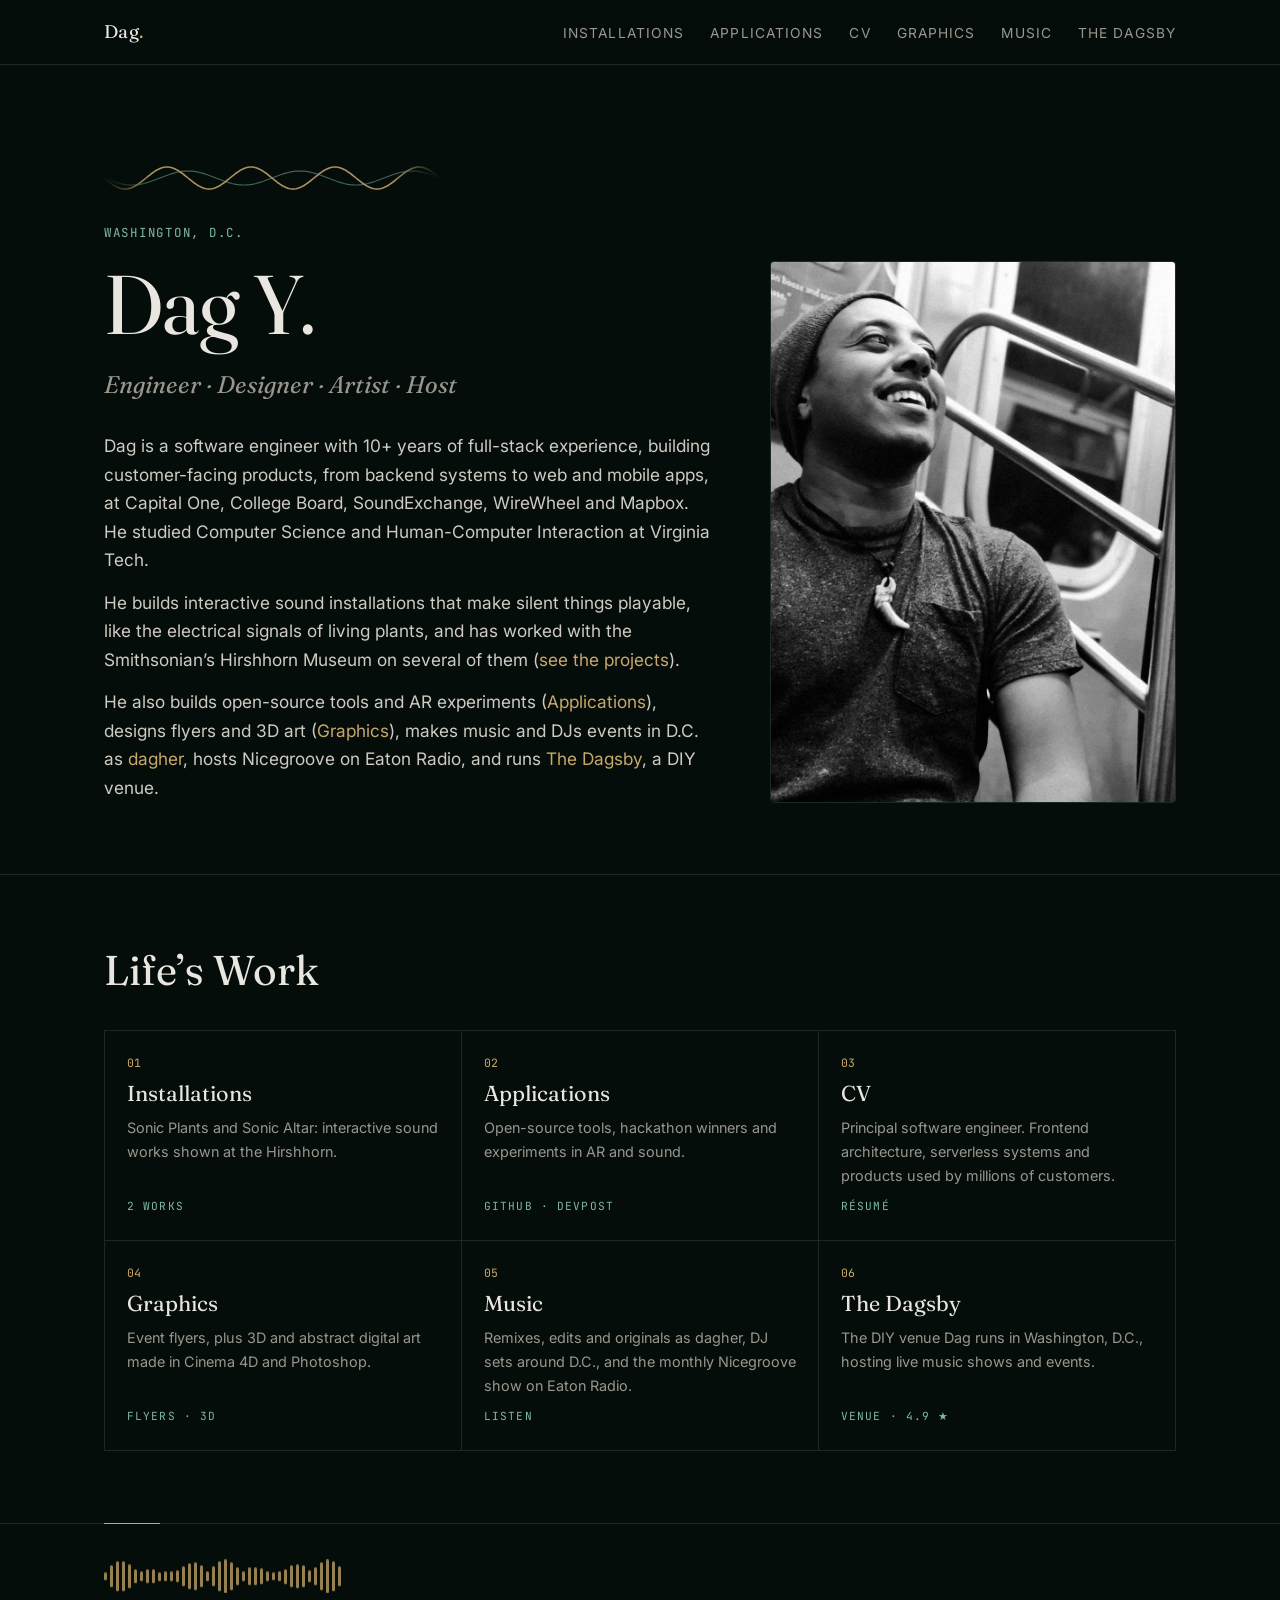
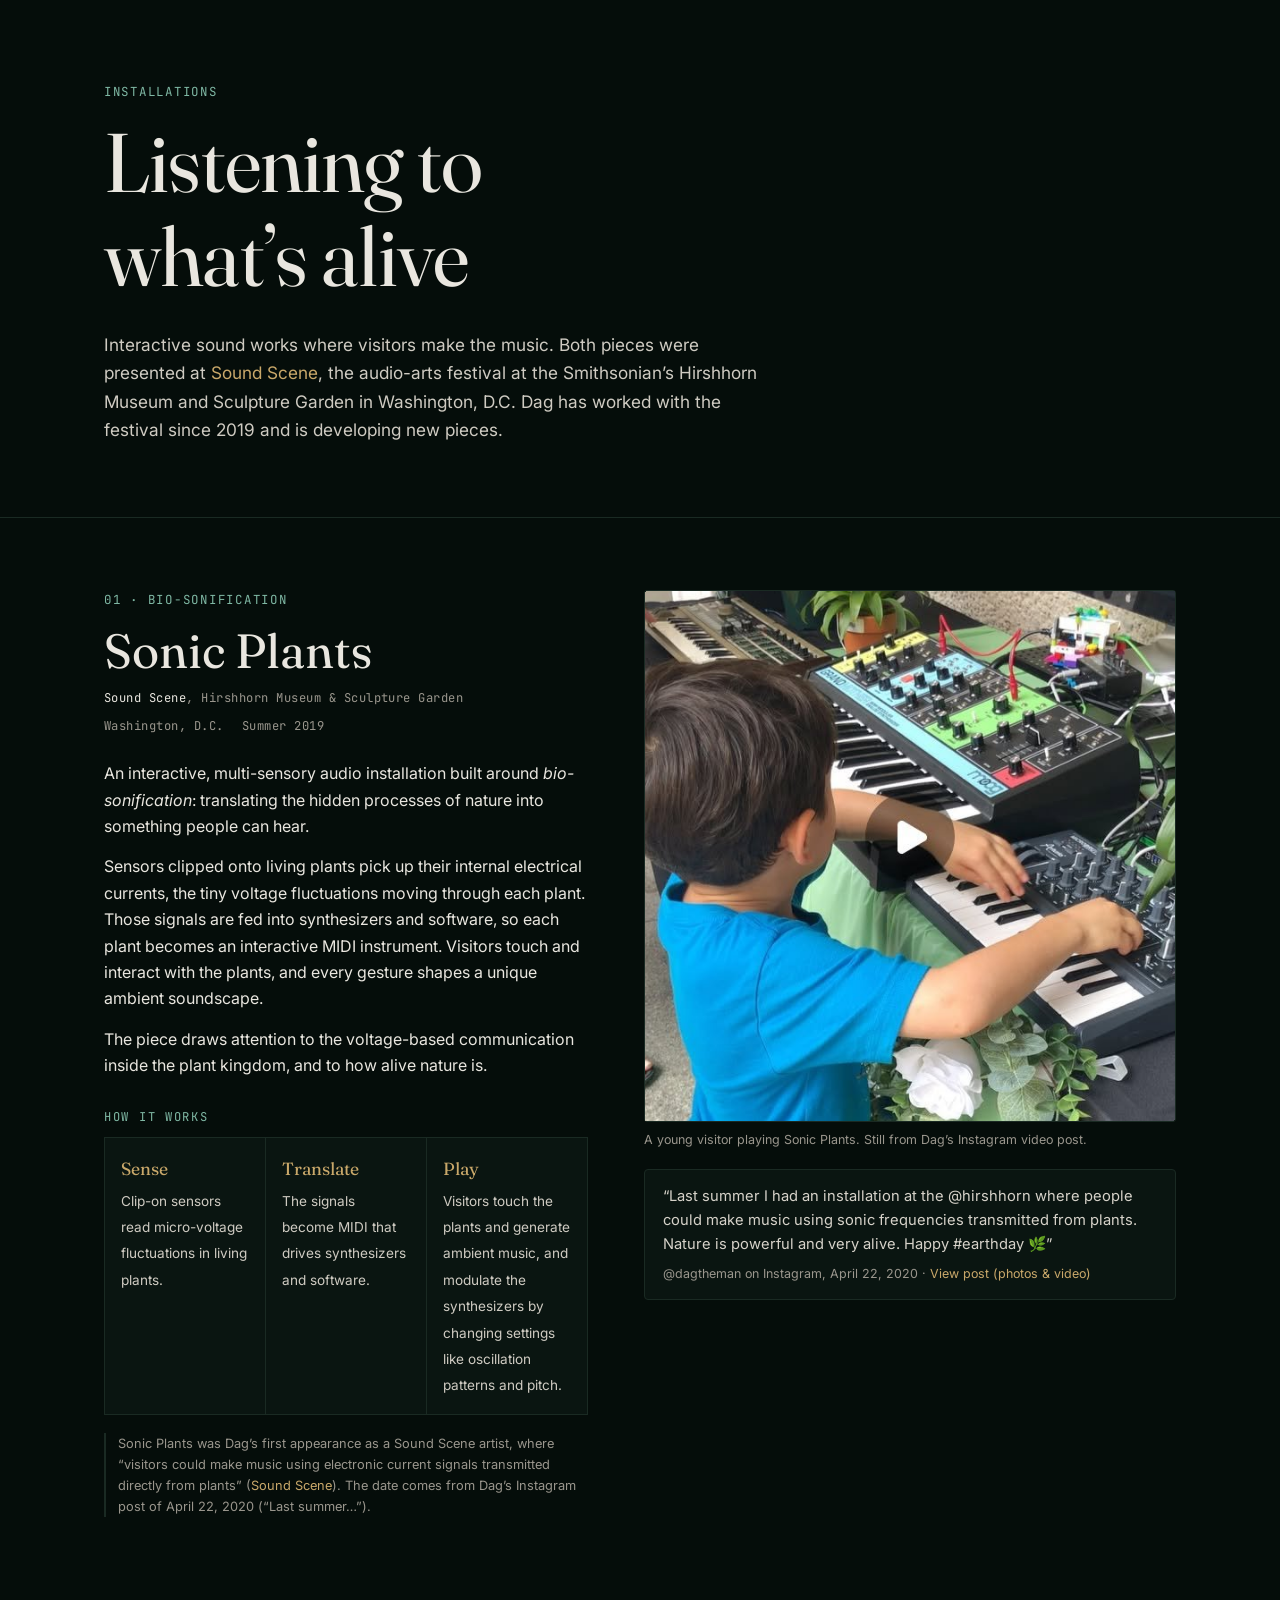
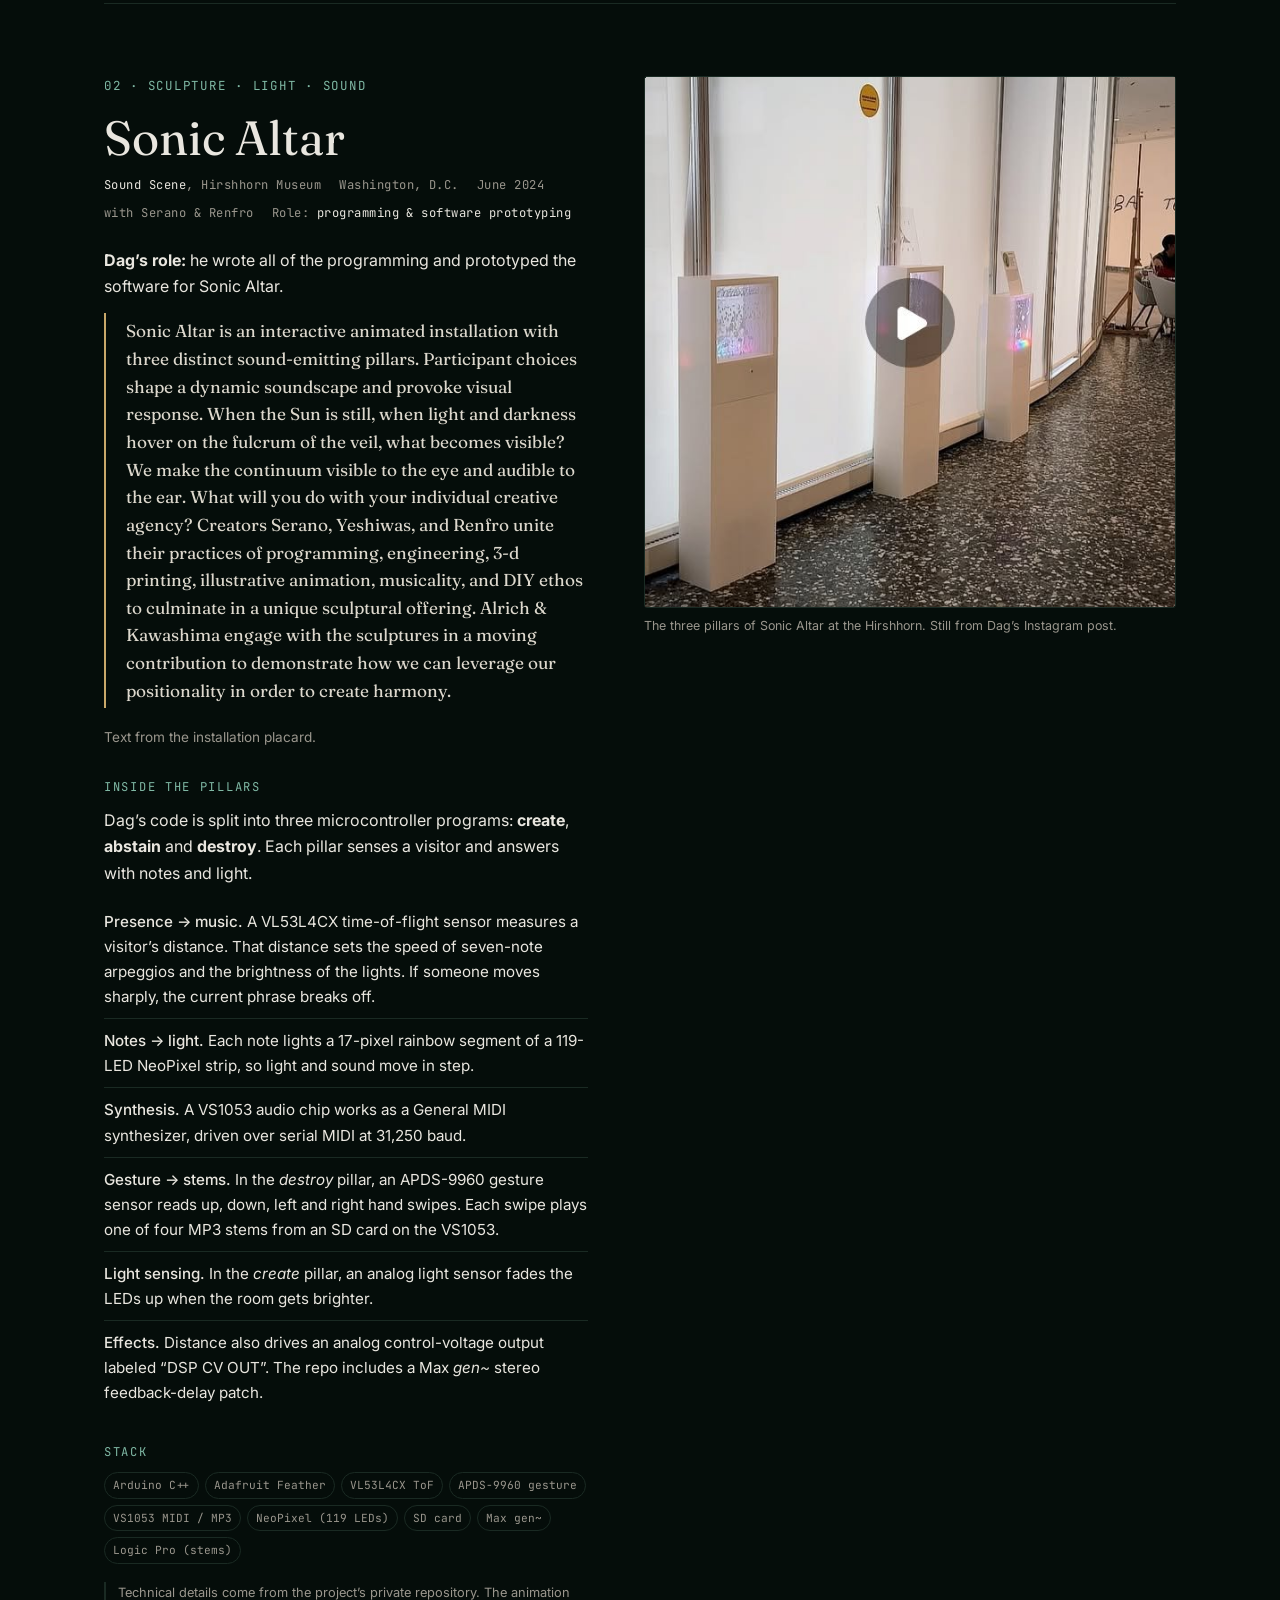
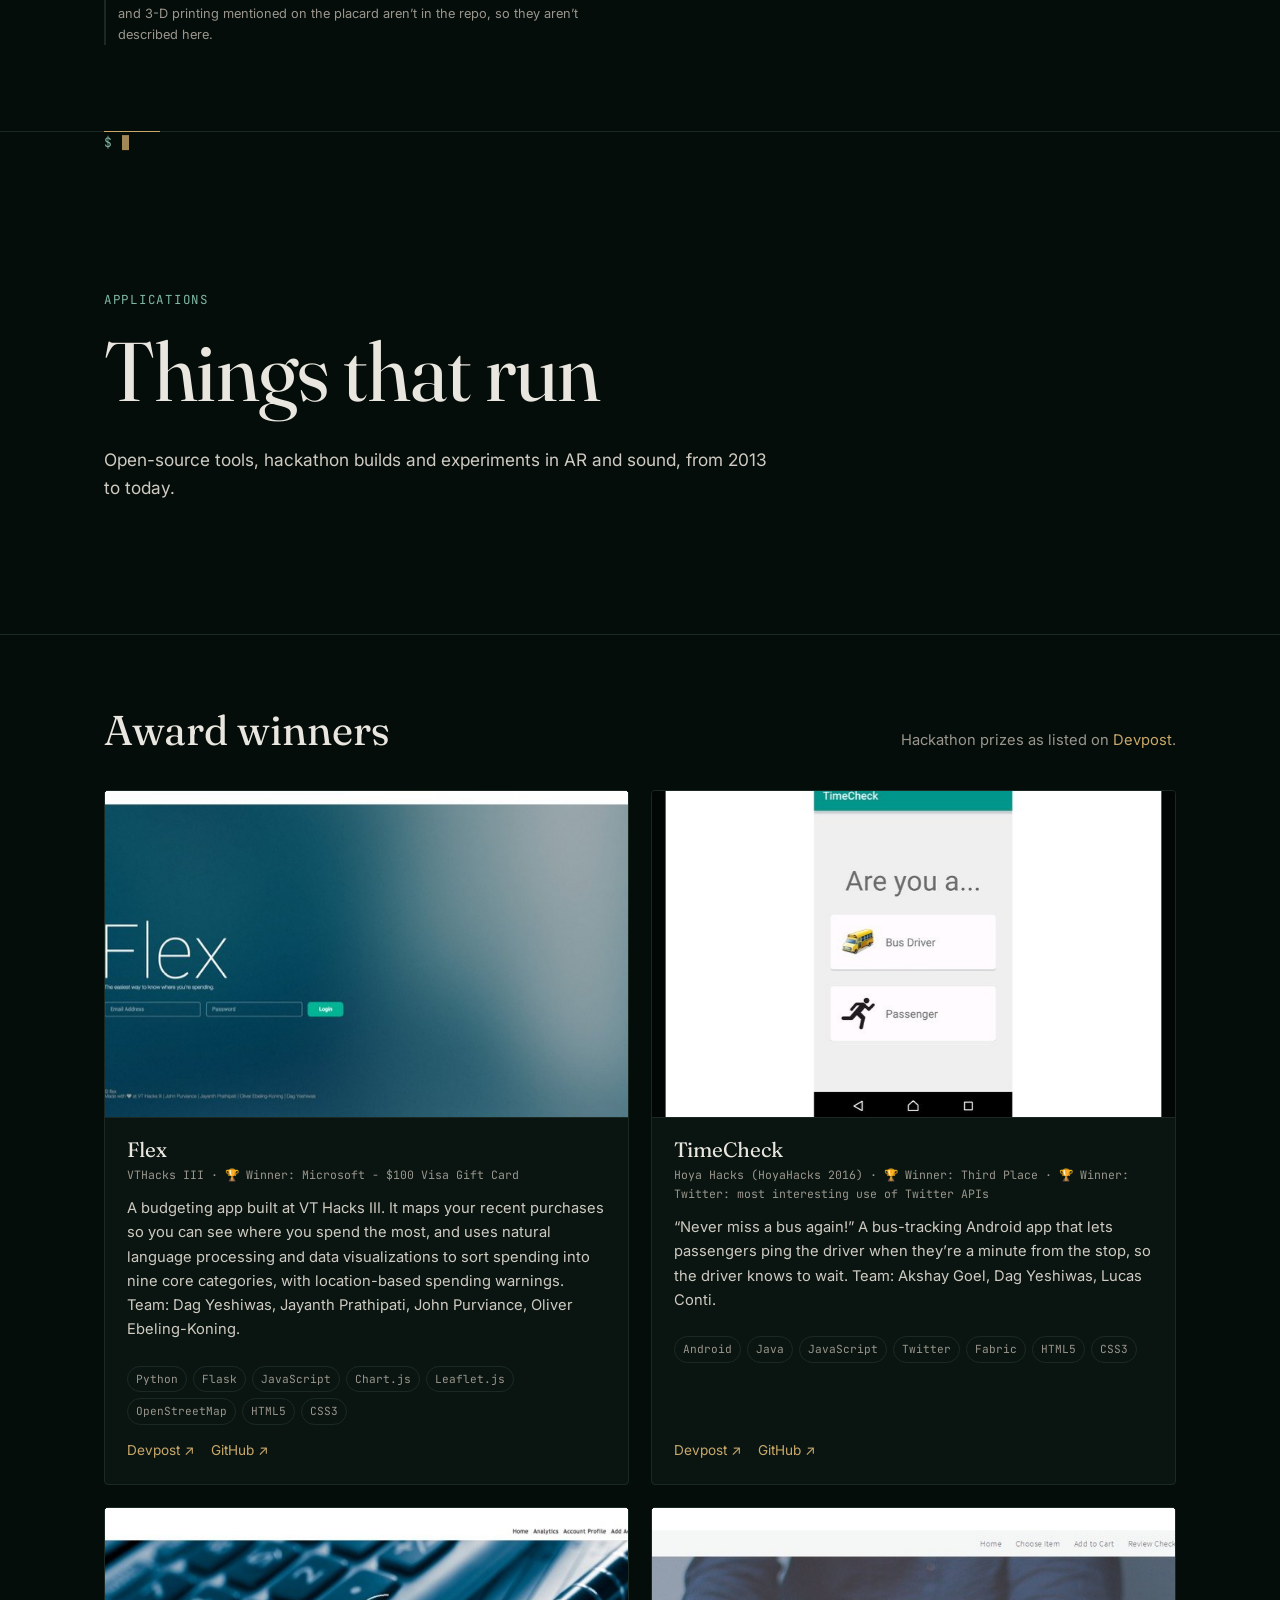
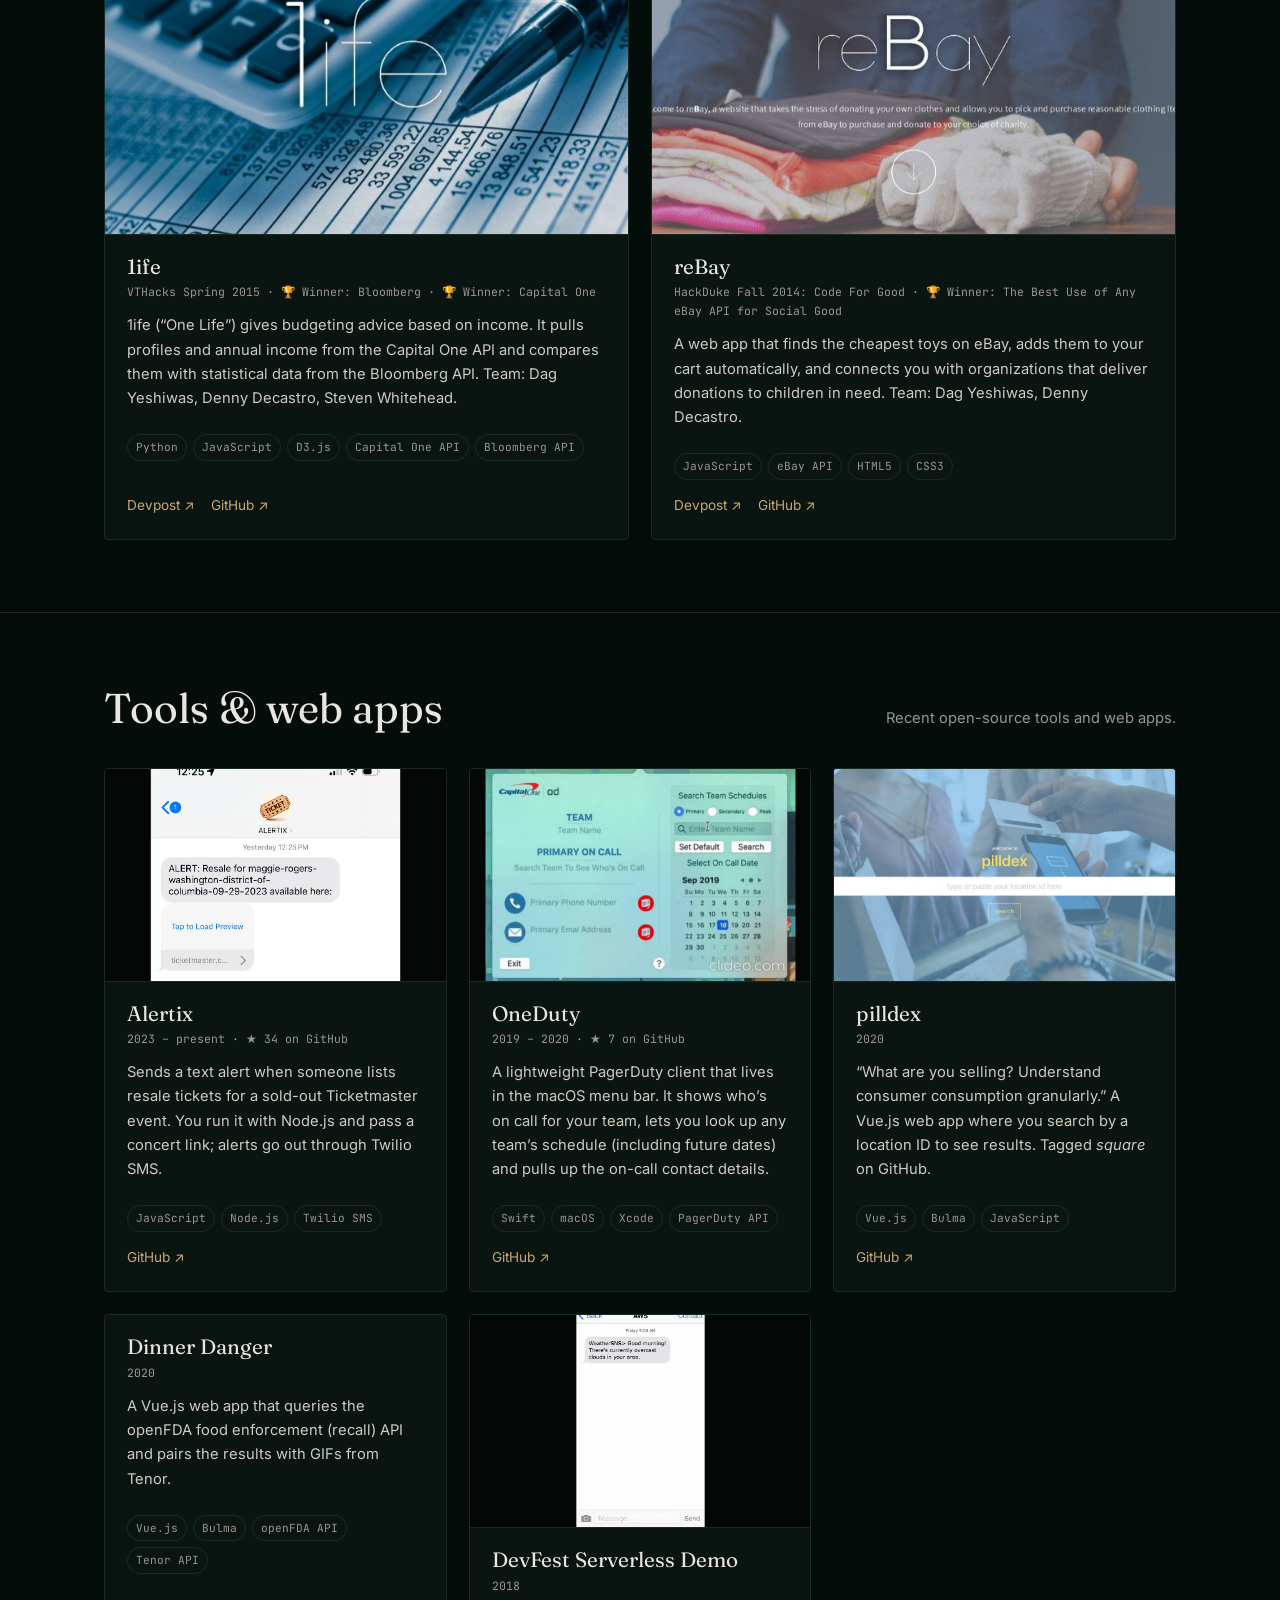
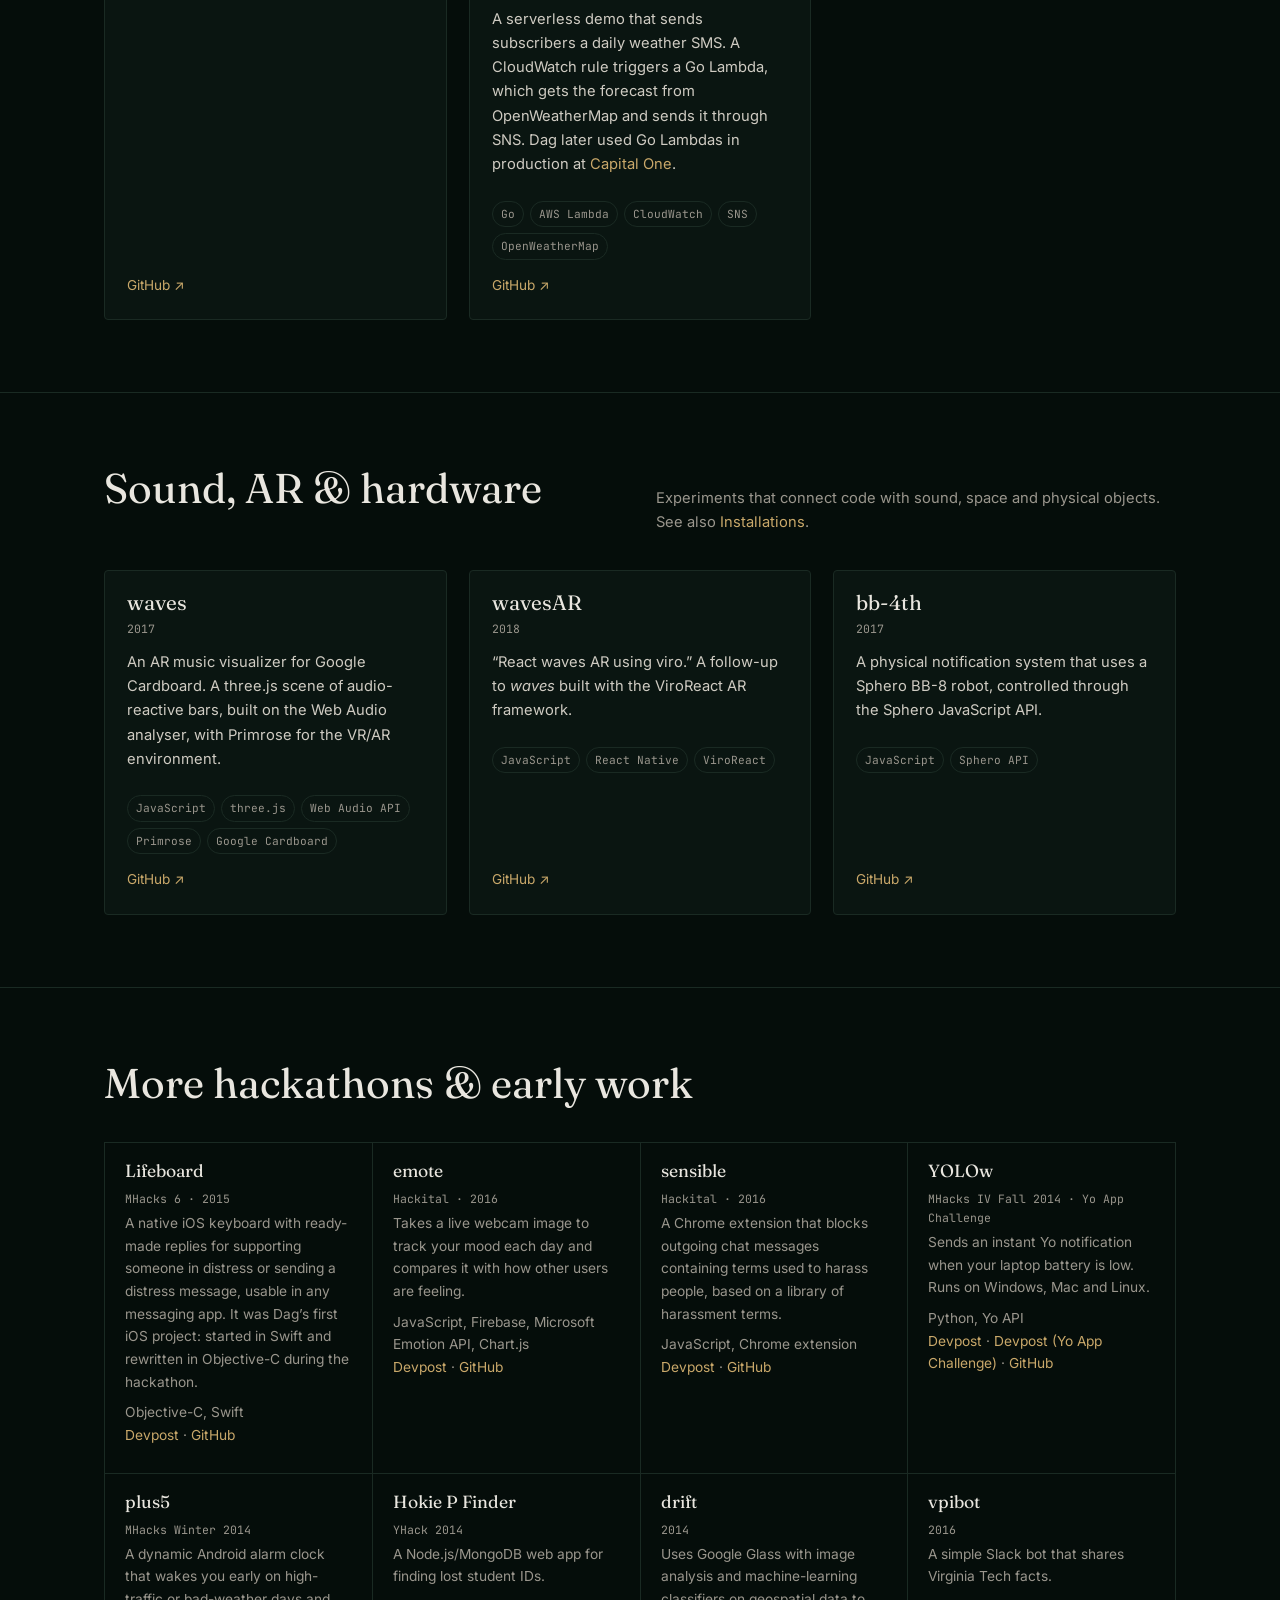
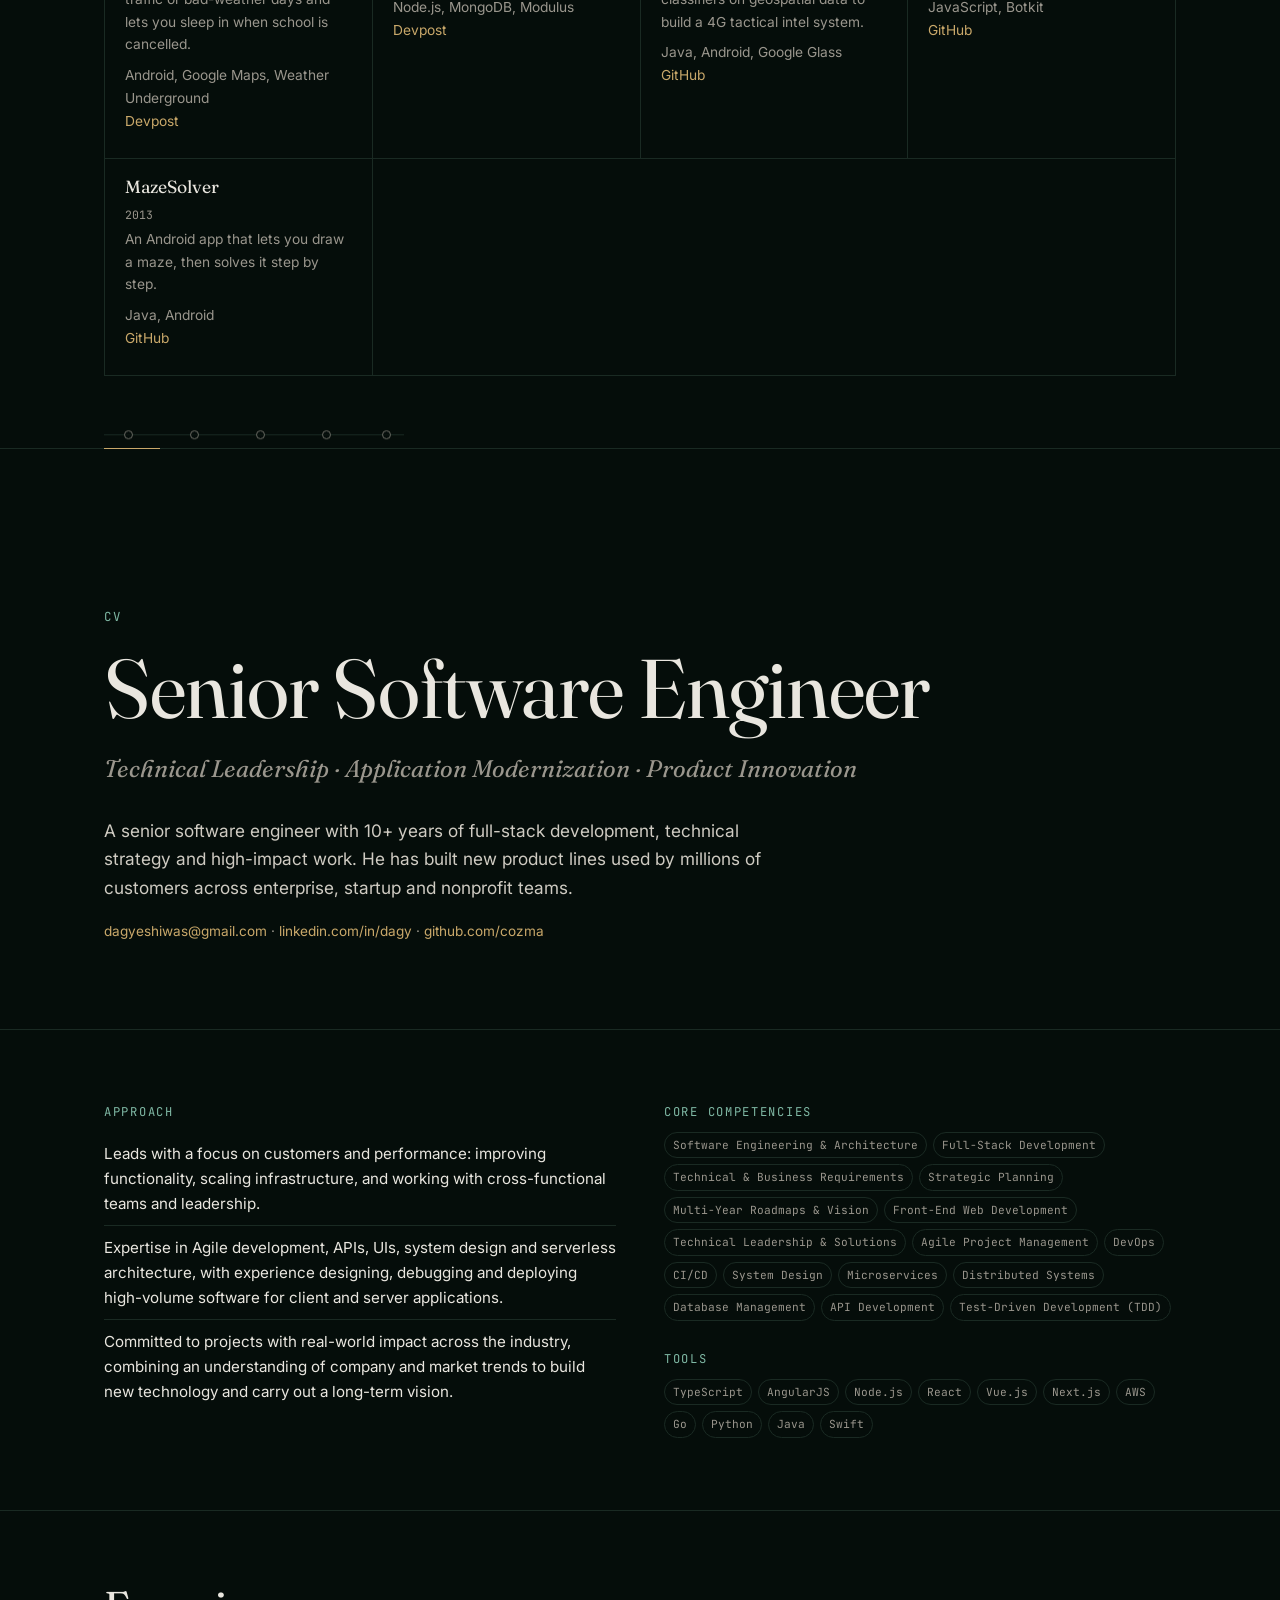
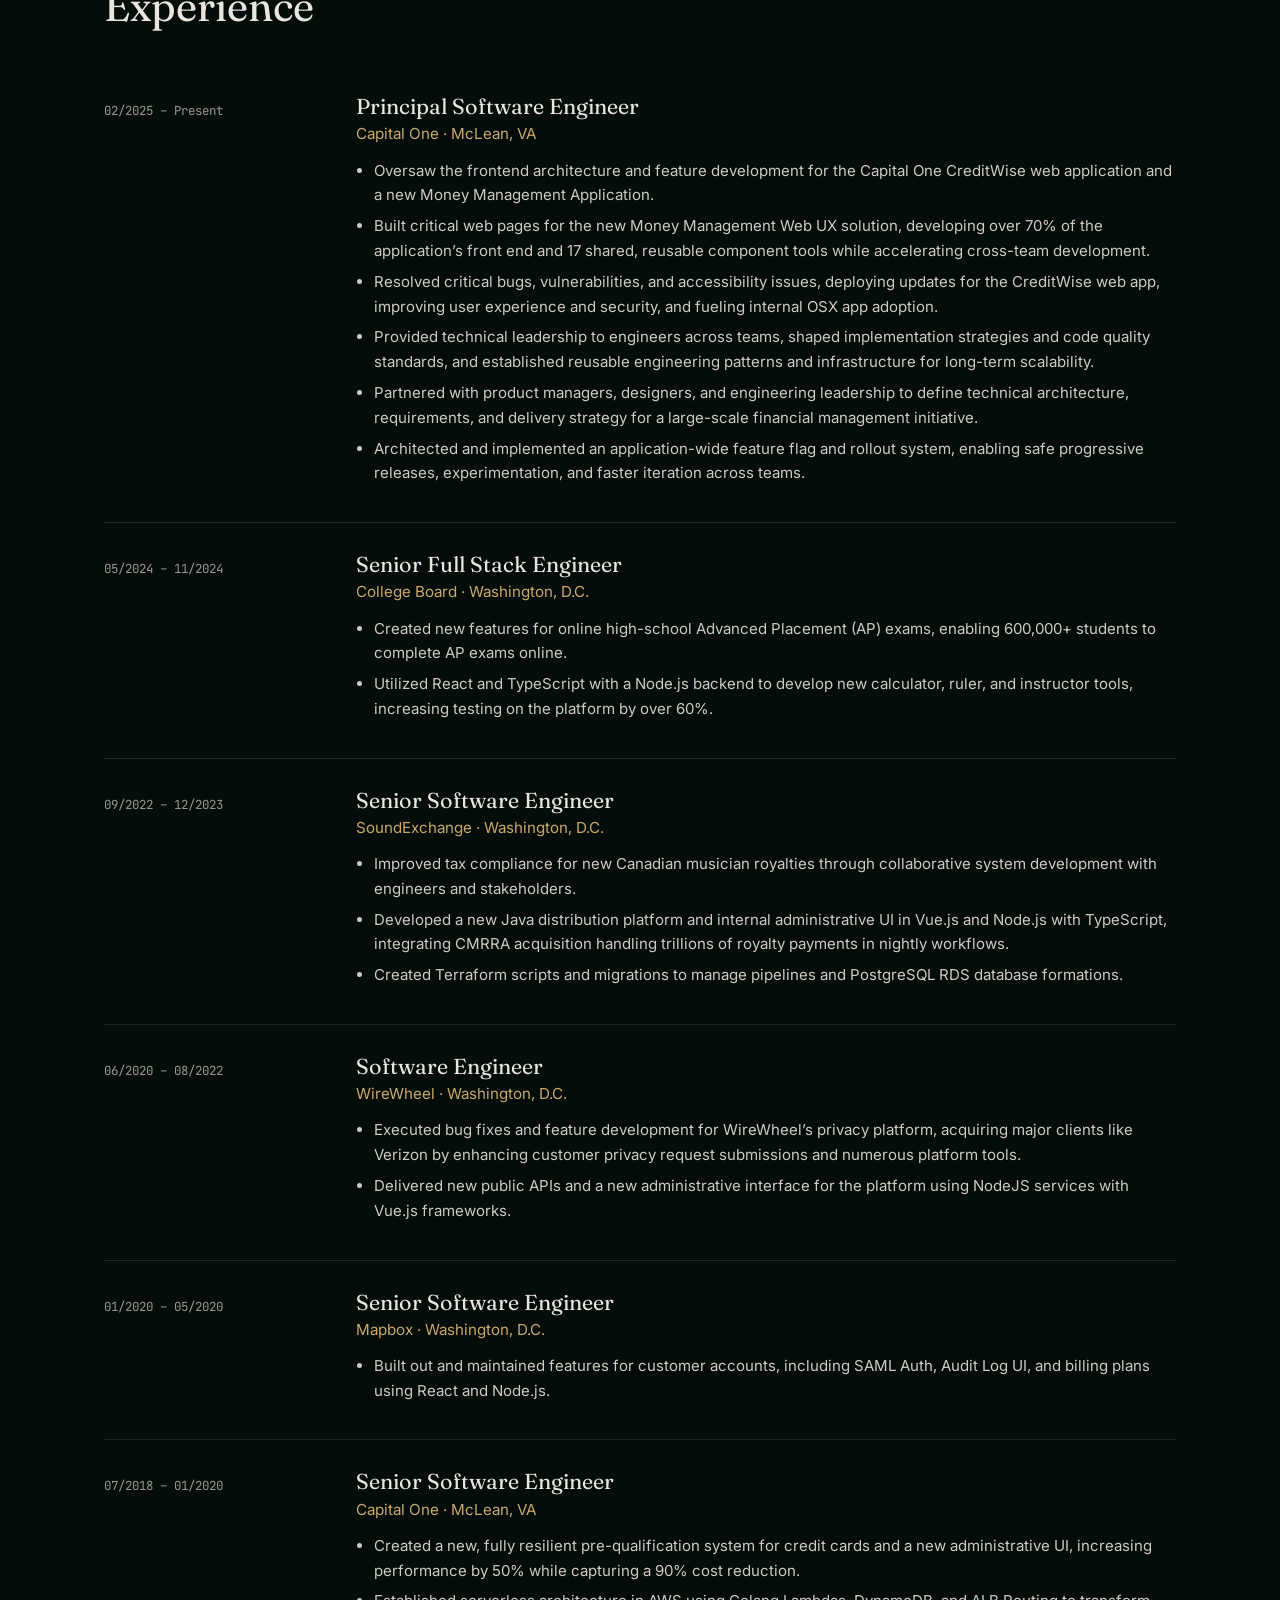
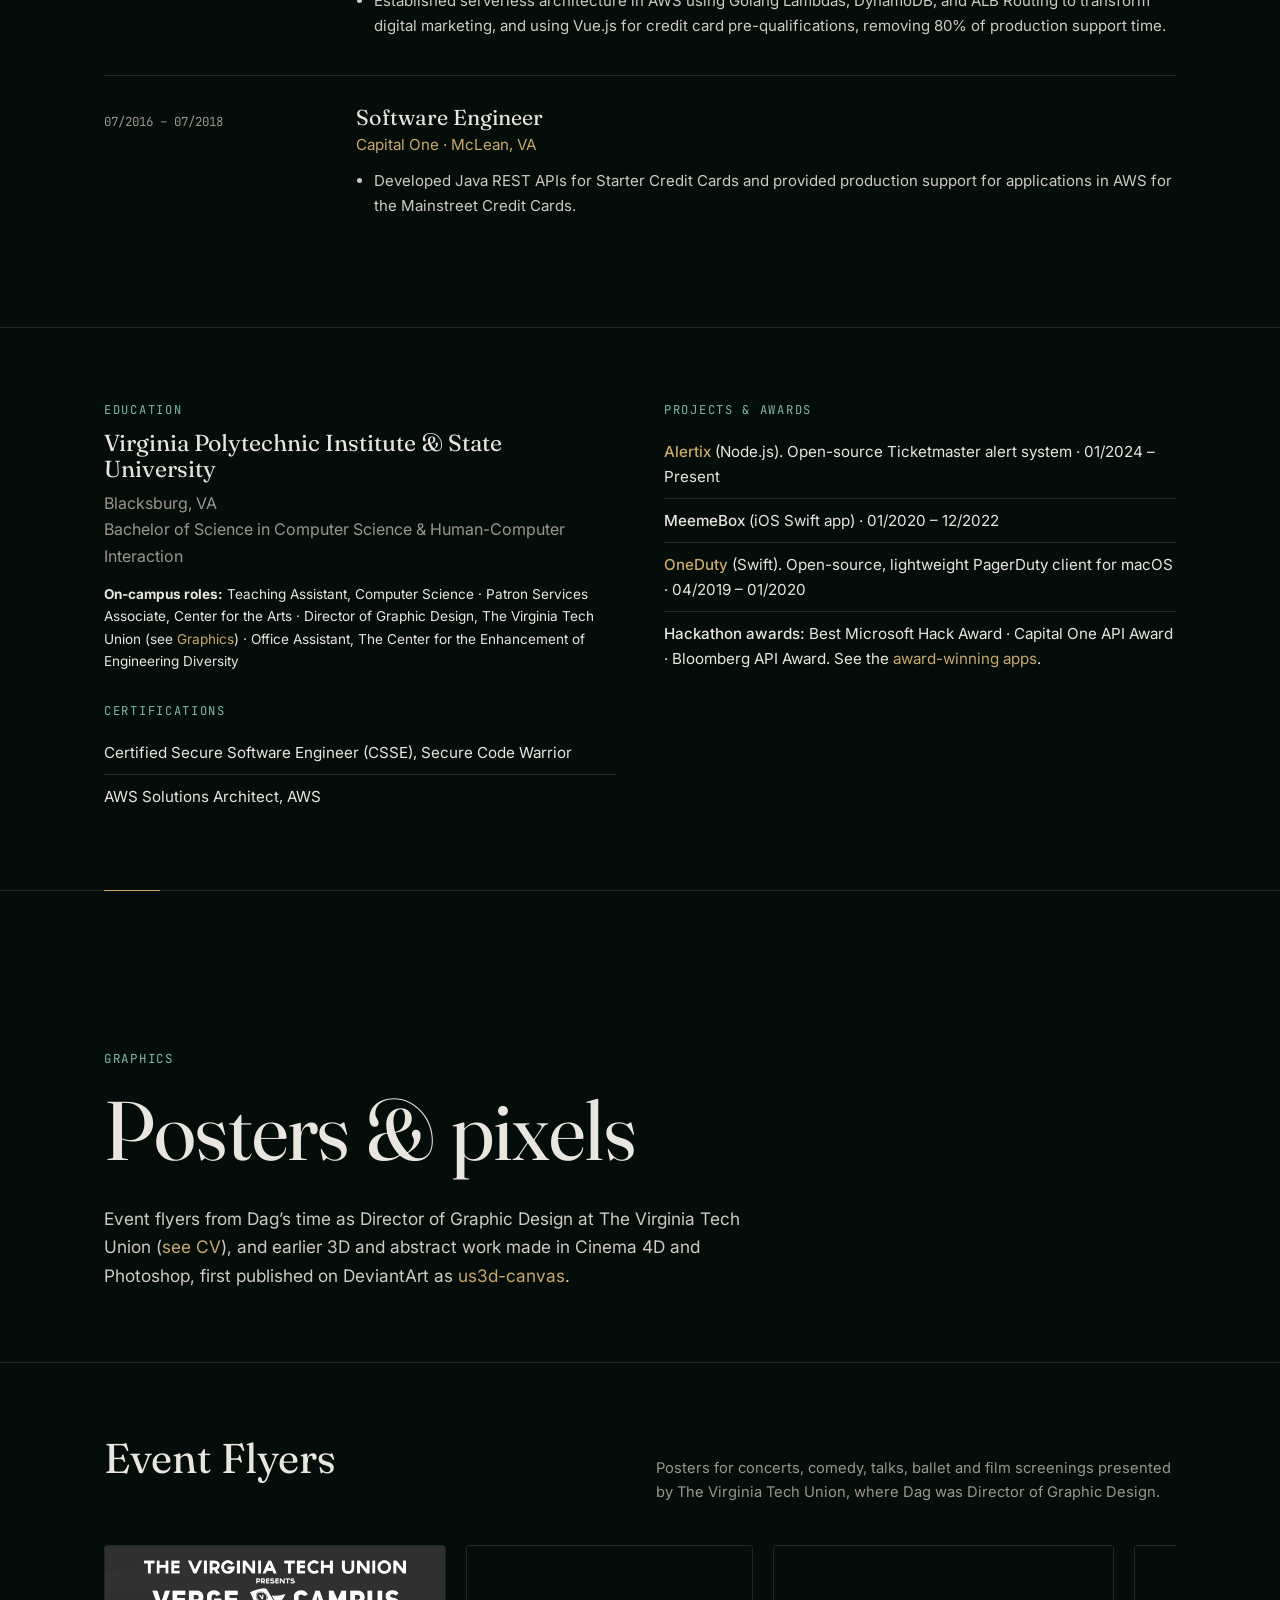
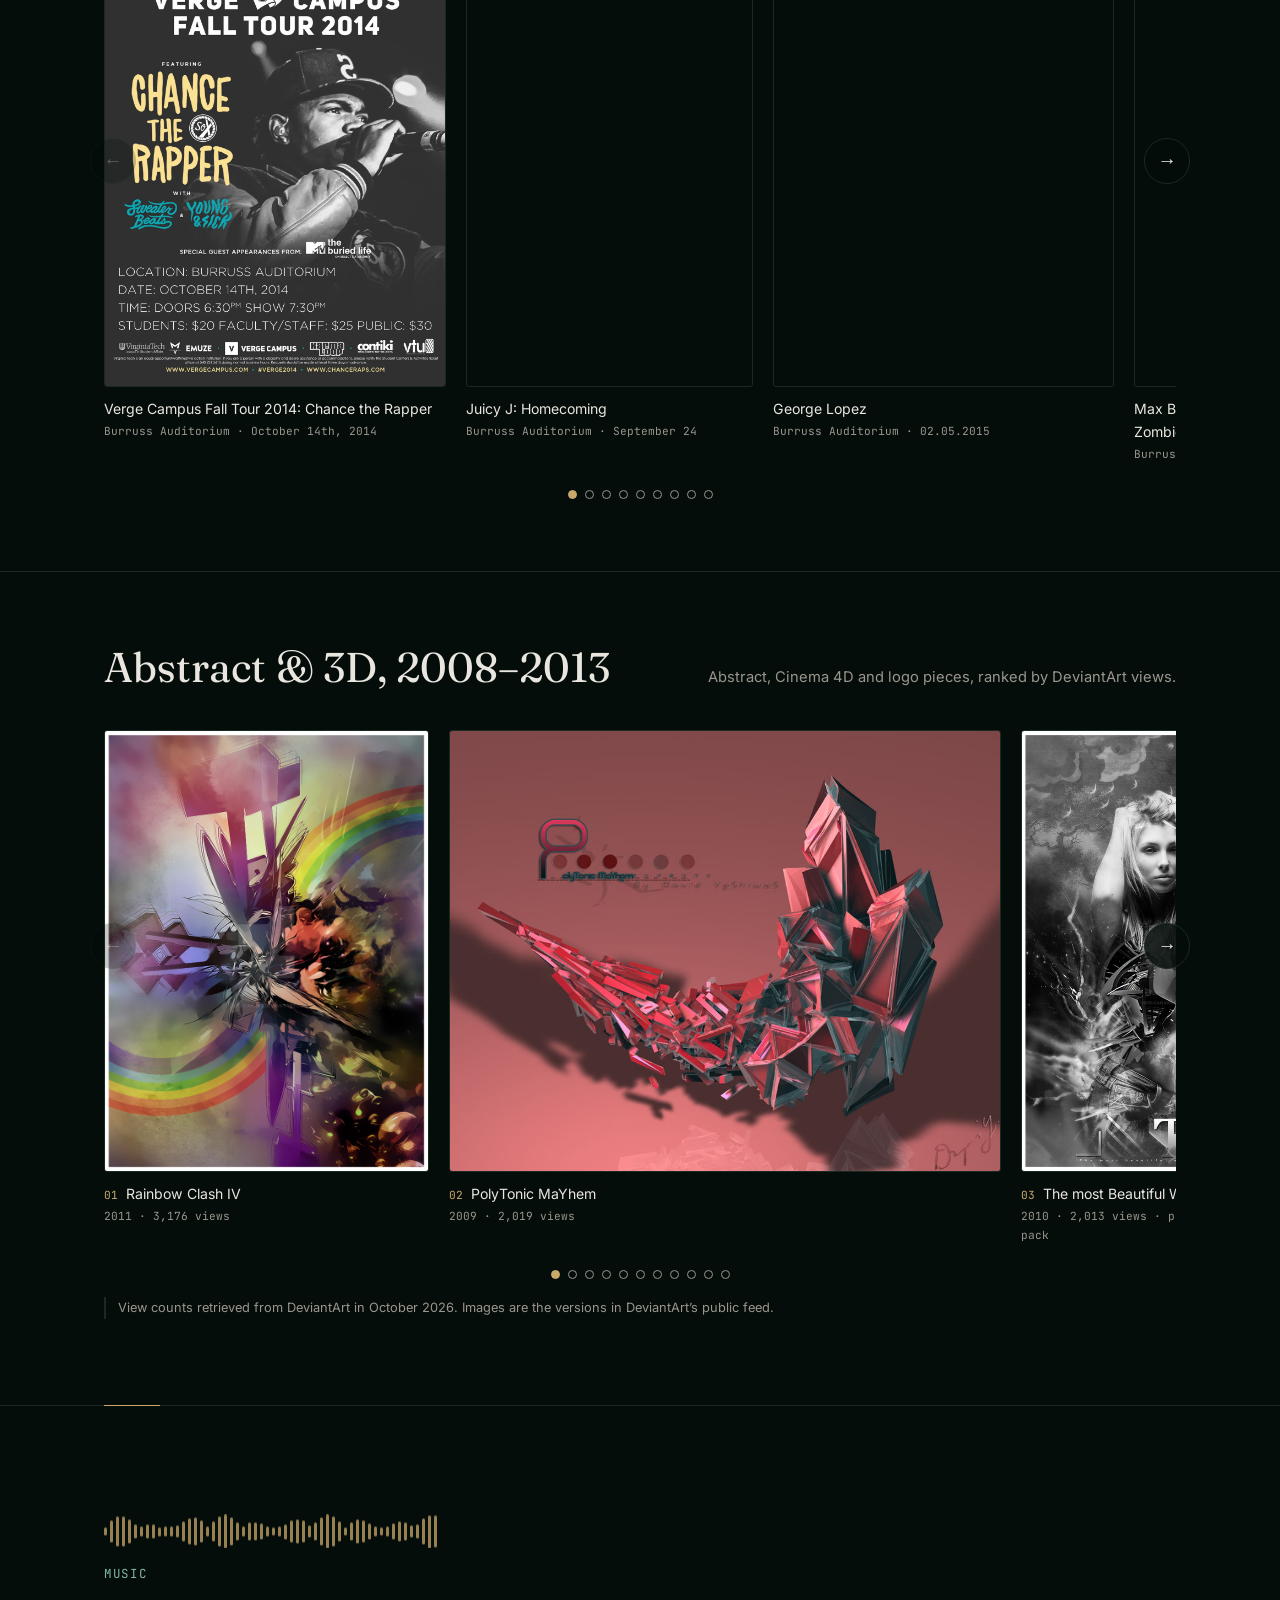
==== commit 76735e50: "Add Open Graph tags and update the link description. The description now matches the home roles, and" ====
--- a/index.html
+++ b/index.html
@@ -4,7 +4,8 @@
 <meta charset="utf-8">
 <meta name="viewport" content="width=device-width, initial-scale=1">
 <title>Dag Yeshiwas: engineer, designer, artist, host</title>
-<meta name="description" content="Portfolio of Dag Yeshiwas, a Washington, D.C. artist, DJ, sound engineer and programmer.">
+<meta name="description" content="Portfolio of Dag Yeshiwas, a Washington, D.C. engineer, designer, artist and host.">
+<meta property="og:type" content="website"><meta property="og:site_name" content="Dag Yeshiwas"><meta property="og:title" content="Dag Yeshiwas: engineer, designer, artist, host"><meta property="og:description" content="Portfolio of Dag Yeshiwas, a Washington, D.C. engineer, designer, artist and host."><meta property="og:url" content="https://cozma.github.io/"><meta property="og:image" content="https://cozma.github.io/assets/img/dag-portrait.jpg"><meta property="og:image:width" content="900"><meta property="og:image:height" content="1200"><meta name="twitter:card" content="summary_large_image"><meta name="twitter:title" content="Dag Yeshiwas: engineer, designer, artist, host"><meta name="twitter:description" content="Portfolio of Dag Yeshiwas, a Washington, D.C. engineer, designer, artist and host."><meta name="twitter:image" content="https://cozma.github.io/assets/img/dag-portrait.jpg">
 <link rel="preconnect" href="https://fonts.googleapis.com"><link rel="preconnect" href="https://fonts.gstatic.com" crossorigin>
 <link href="https://fonts.googleapis.com/css2?family=Fraunces:ital,opsz,wght@0,9..144,300..500;1,9..144,300..400&family=Inter:wght@400;500&family=JetBrains+Mono&display=swap" rel="stylesheet">
 <link rel="stylesheet" href="assets/css/style.css">
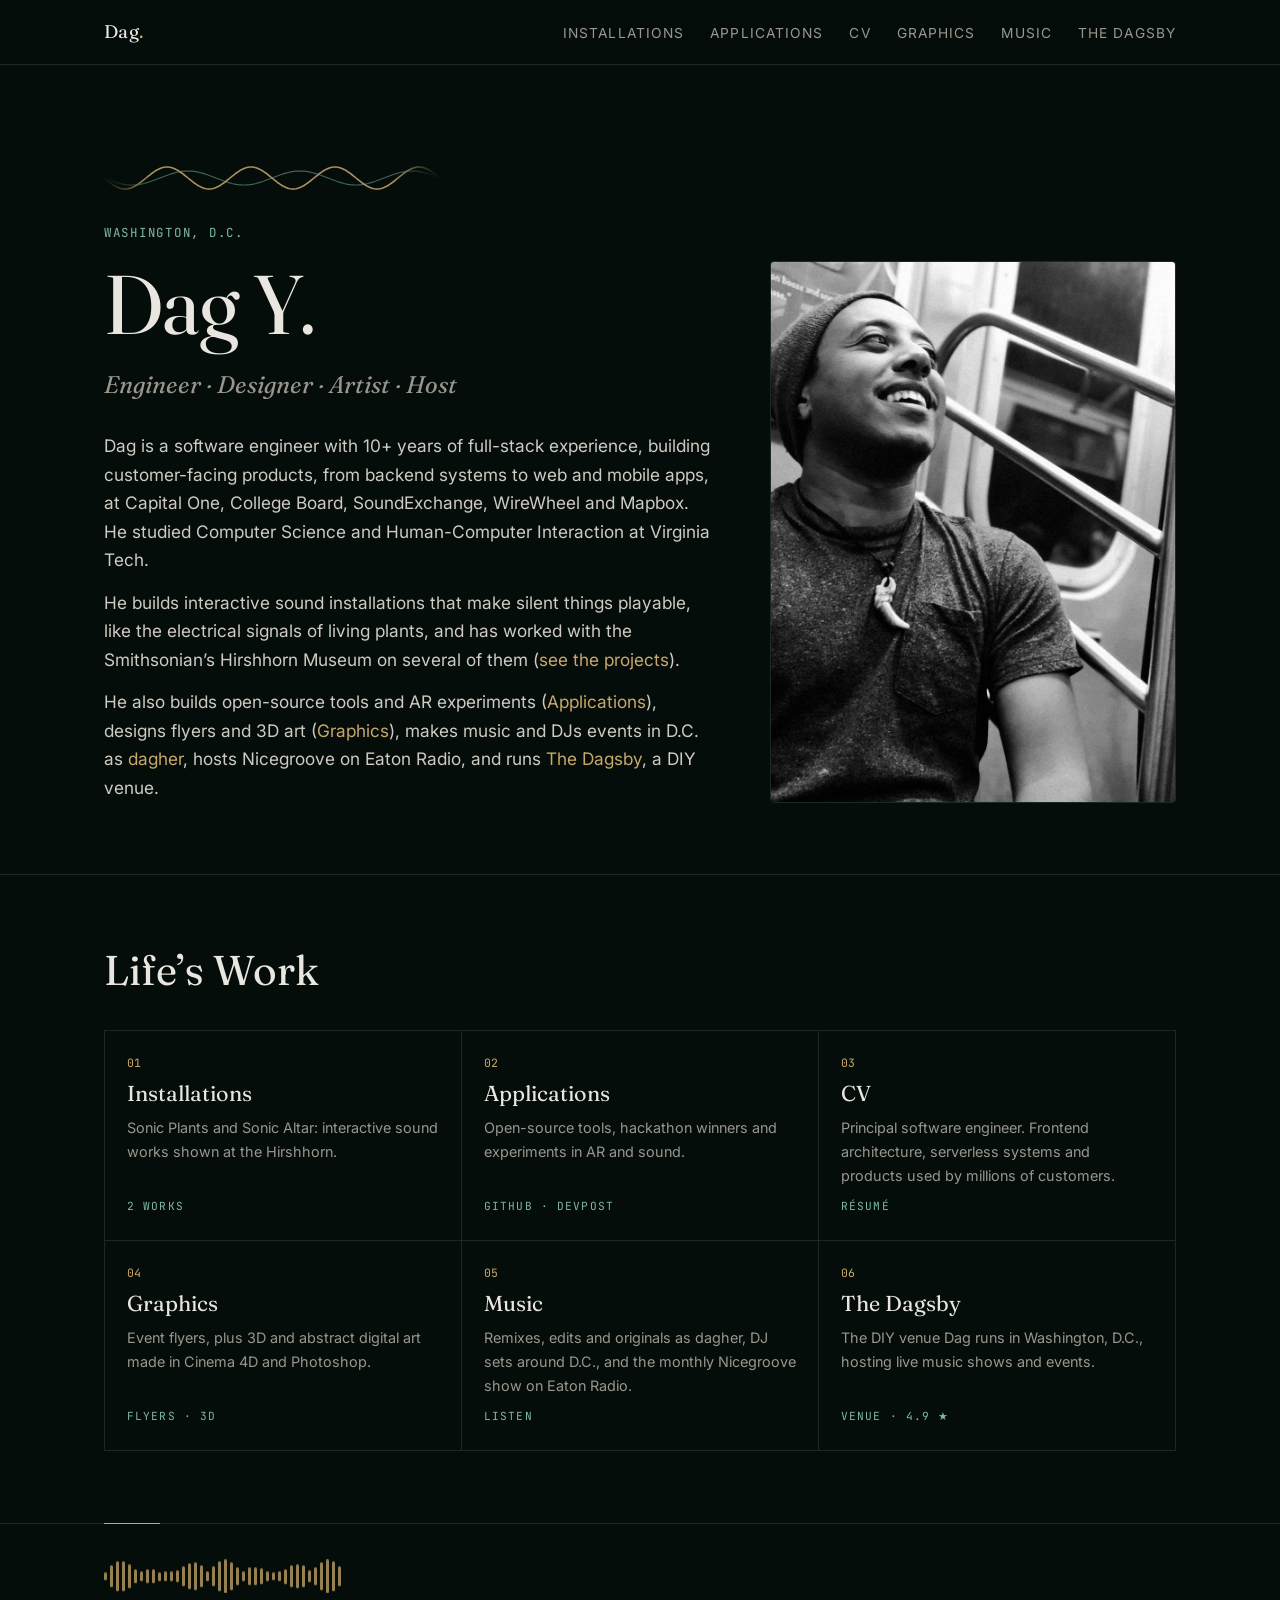
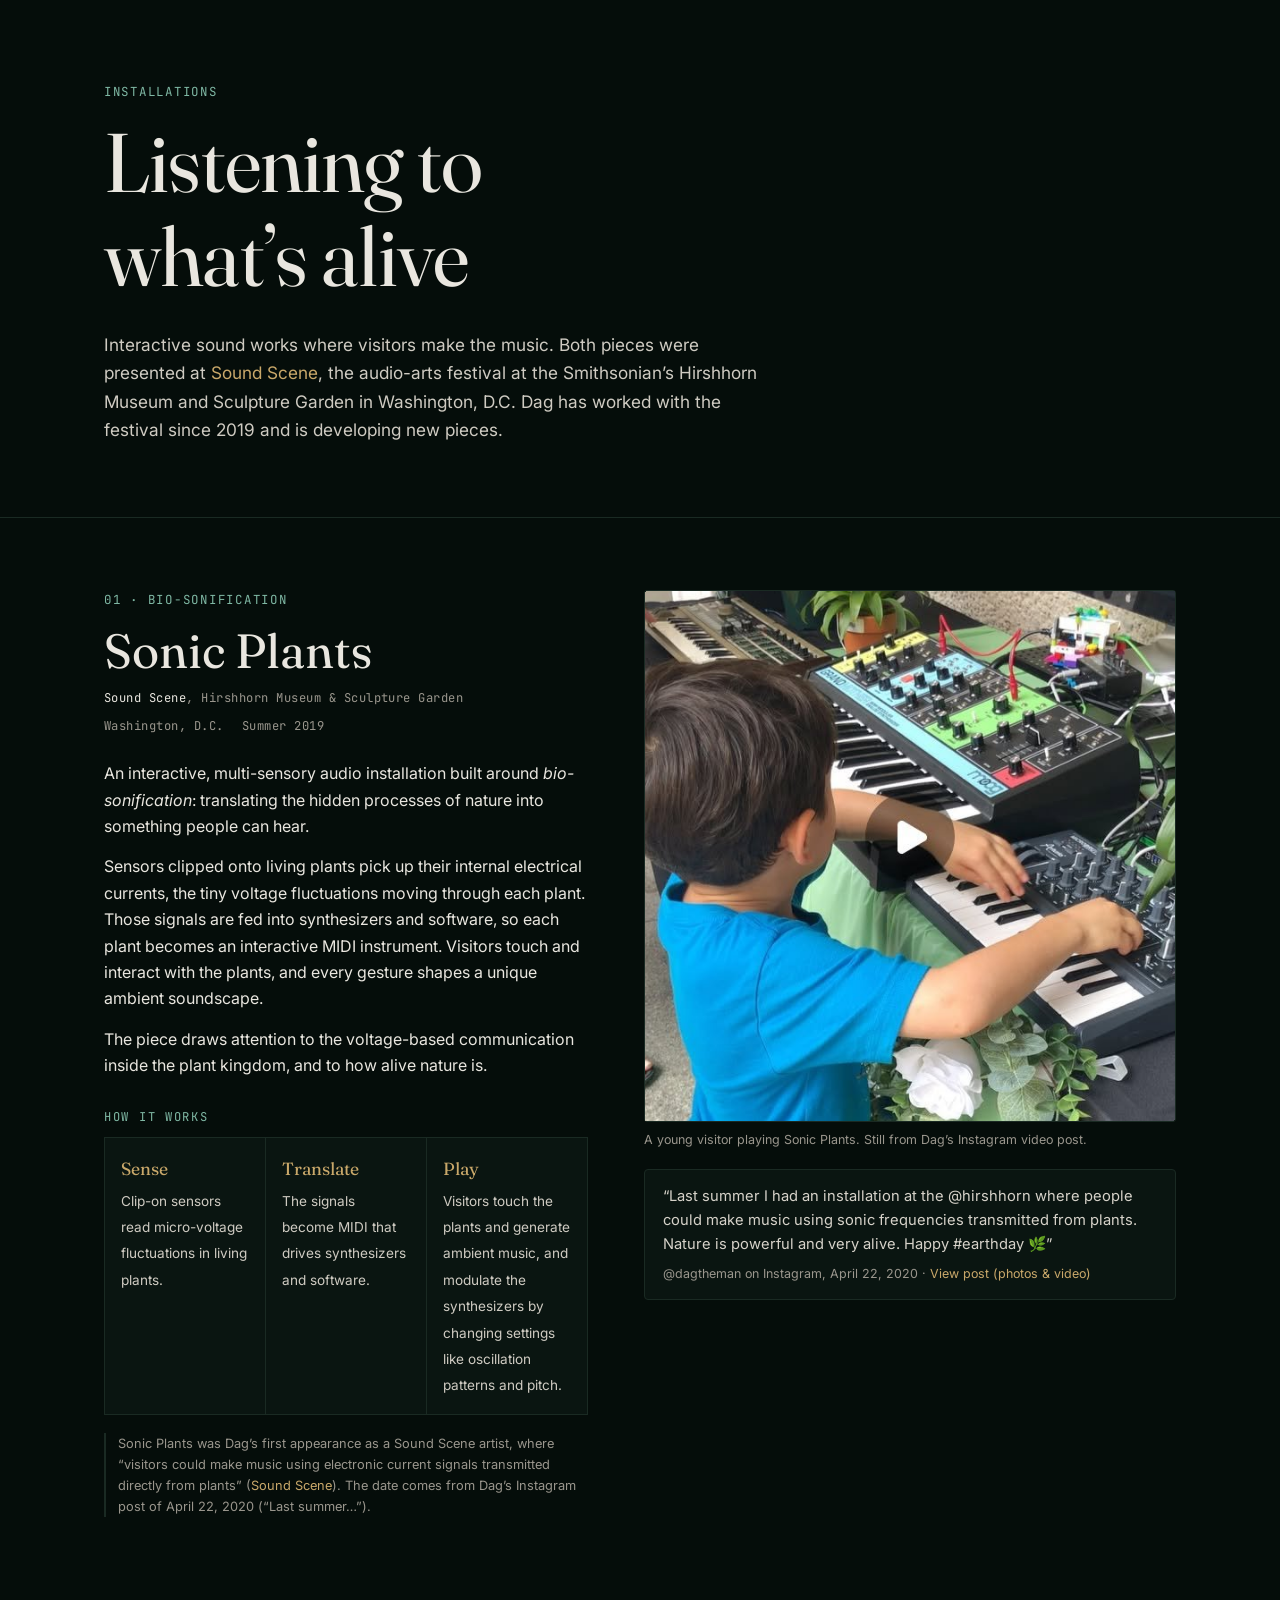
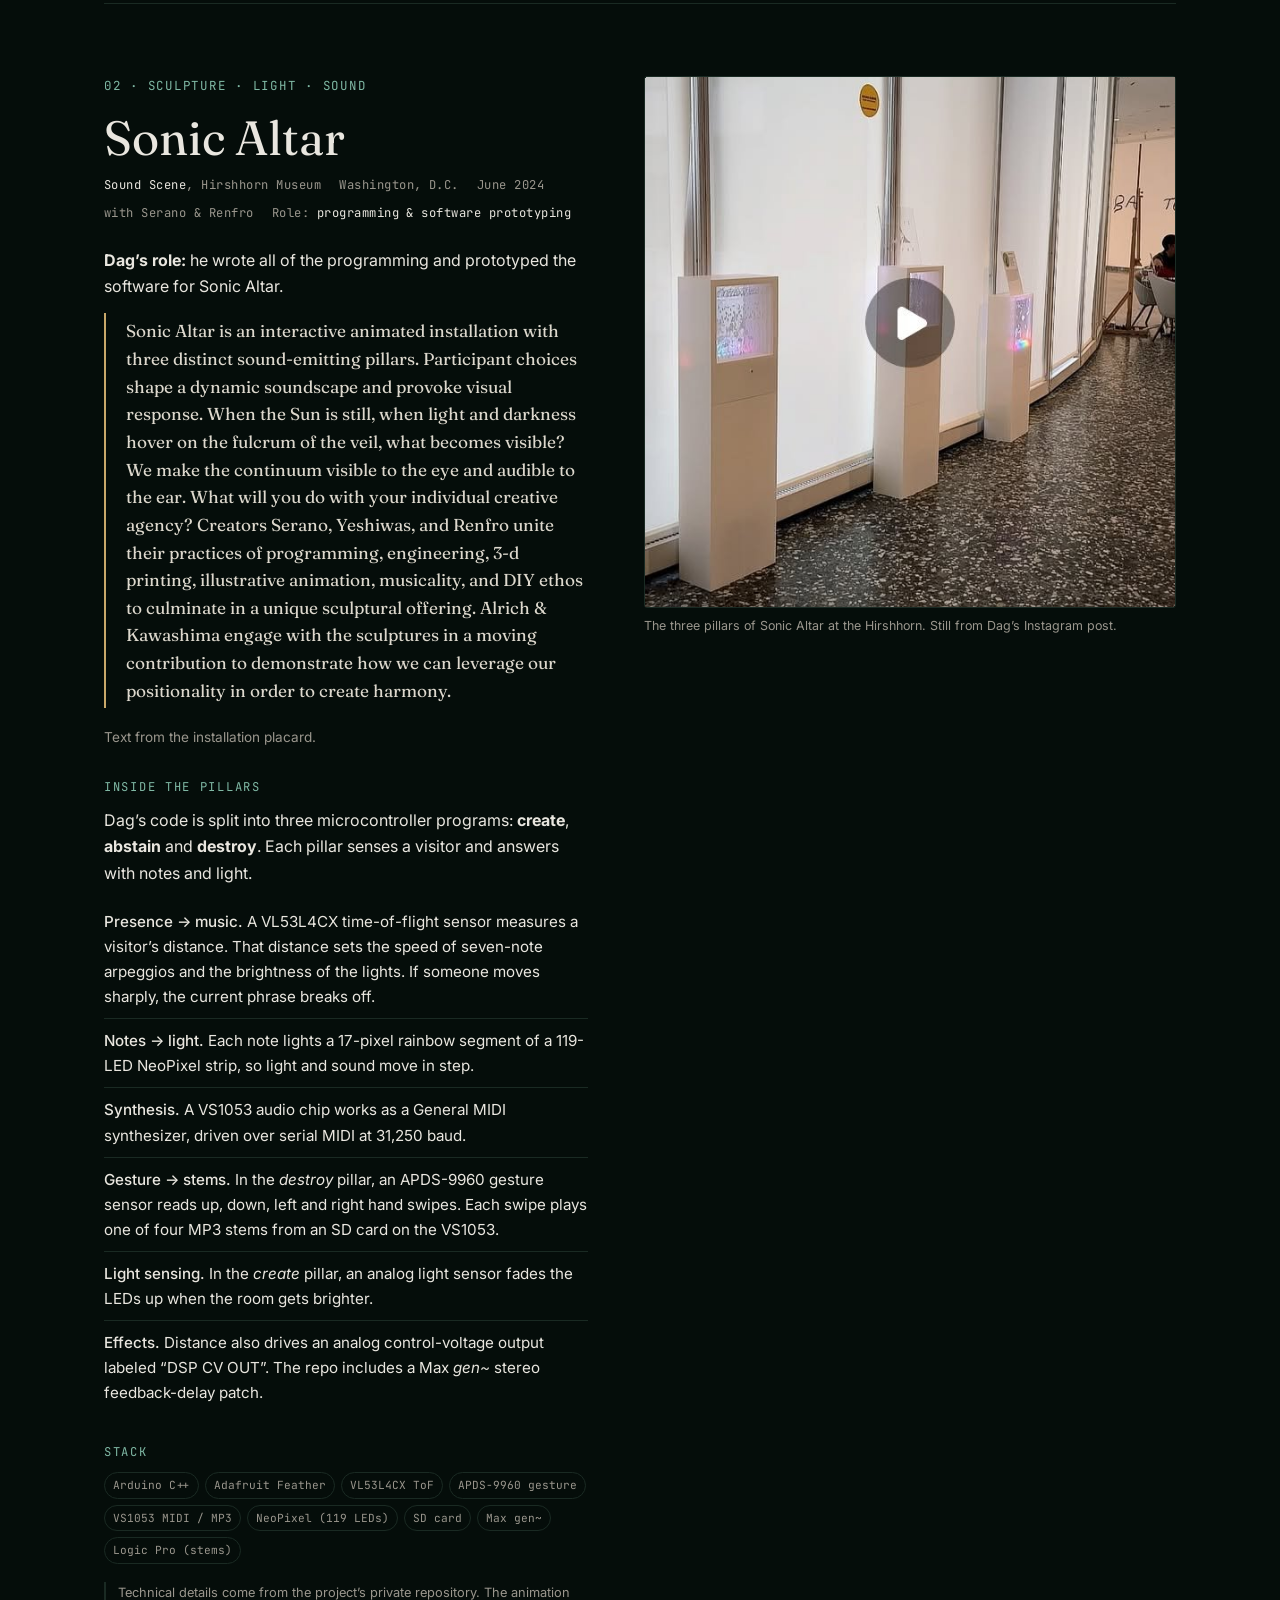
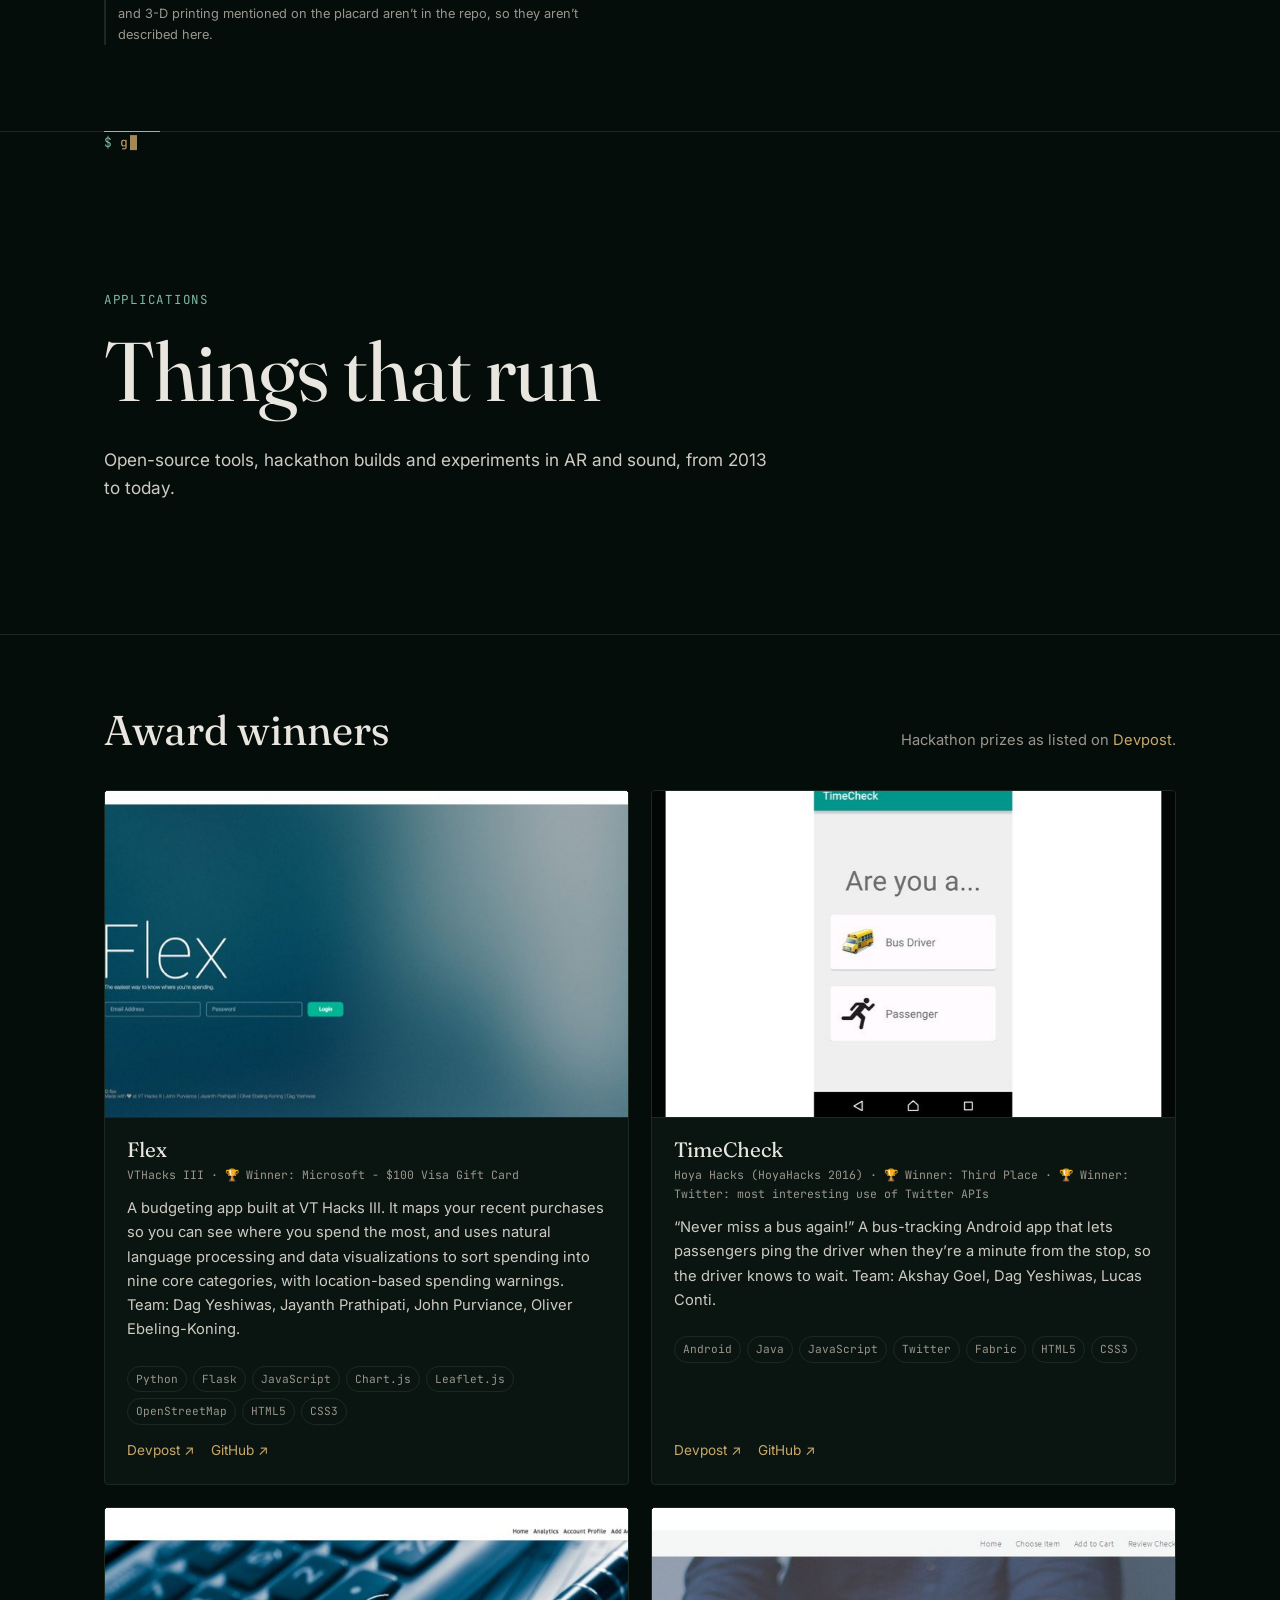
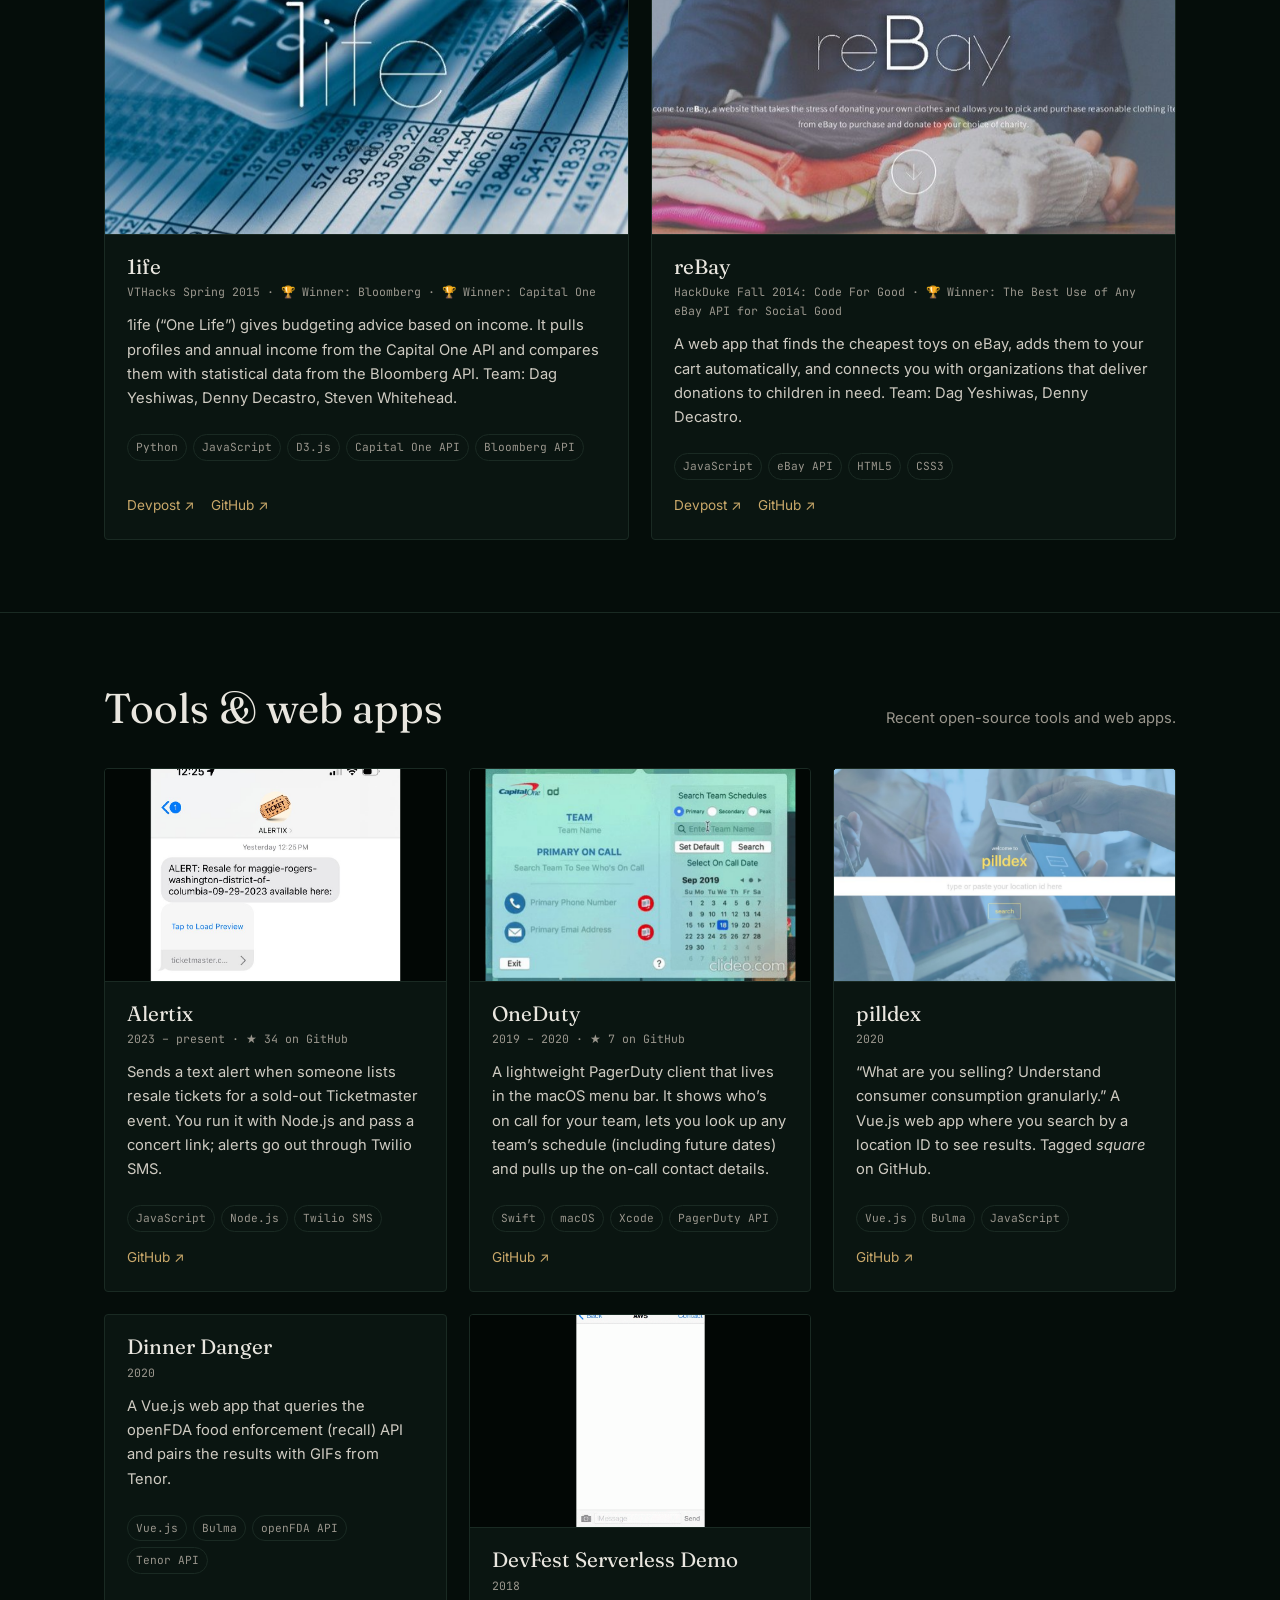
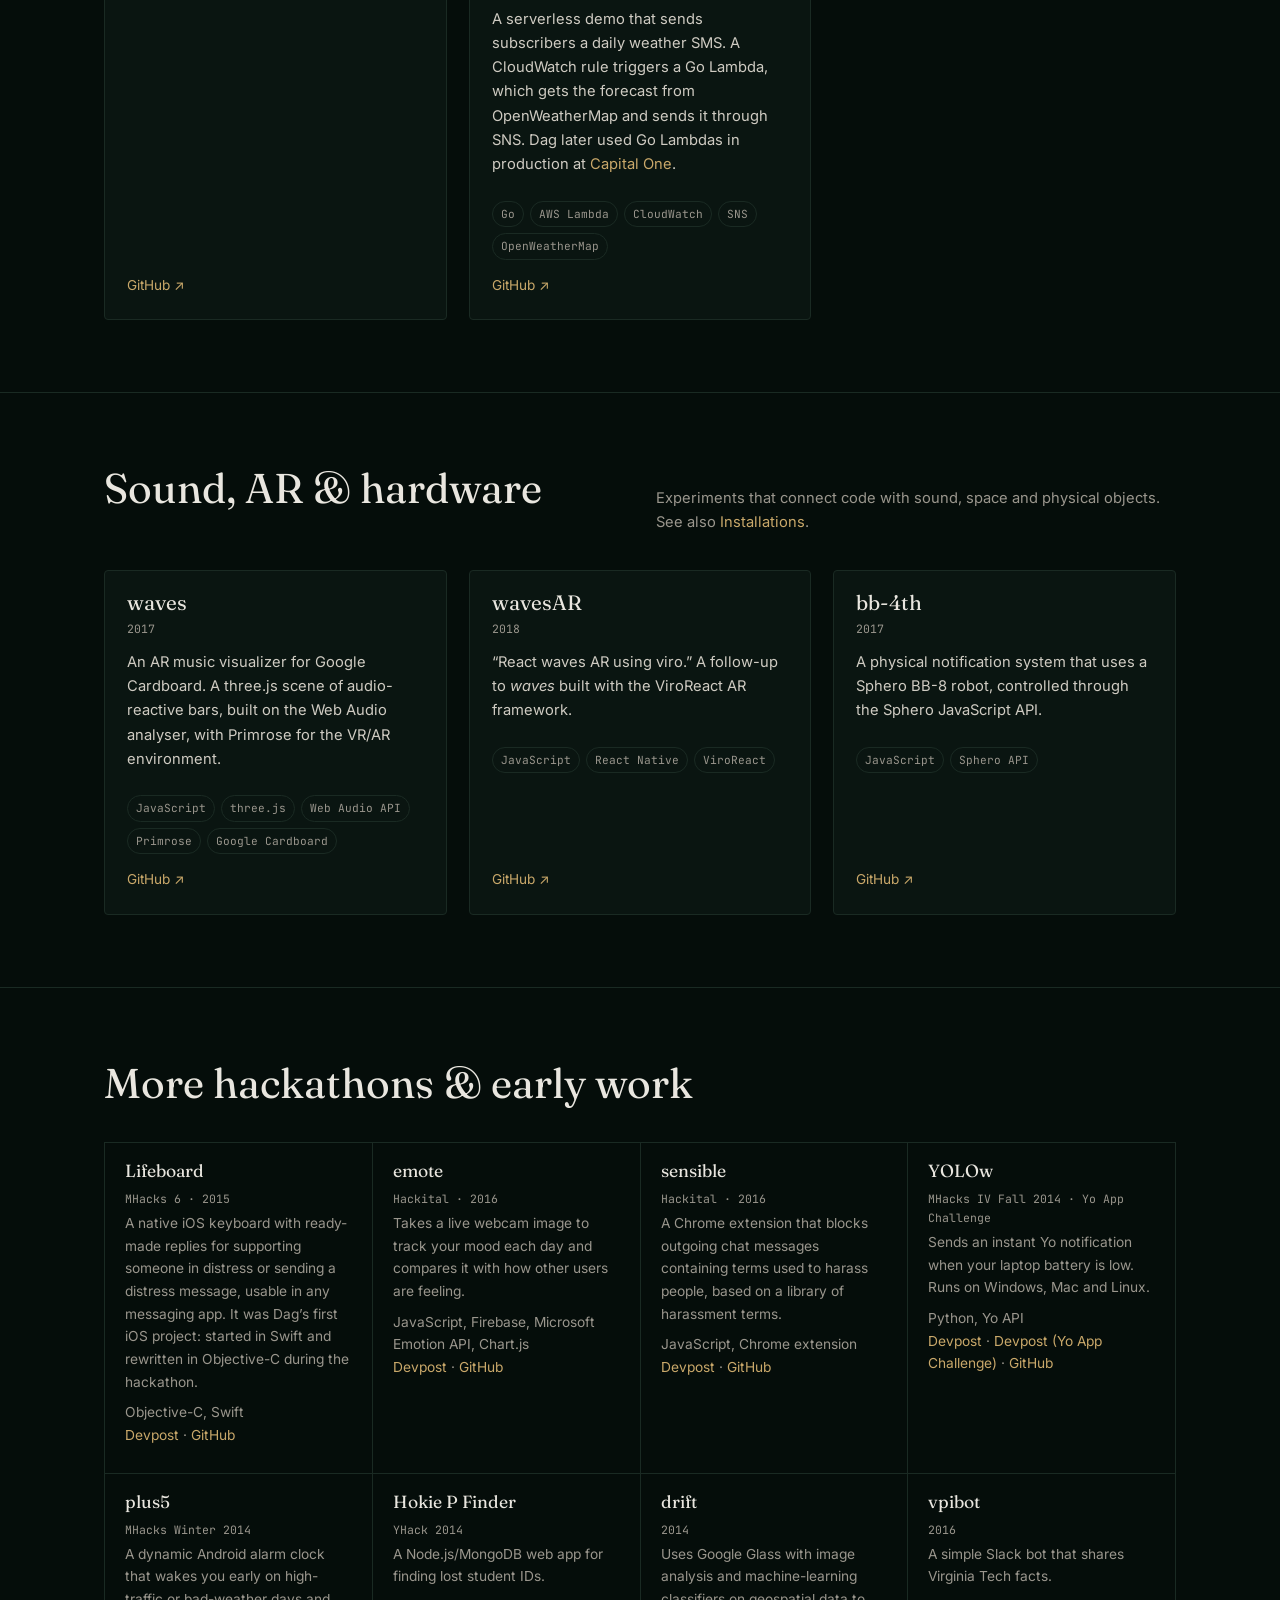
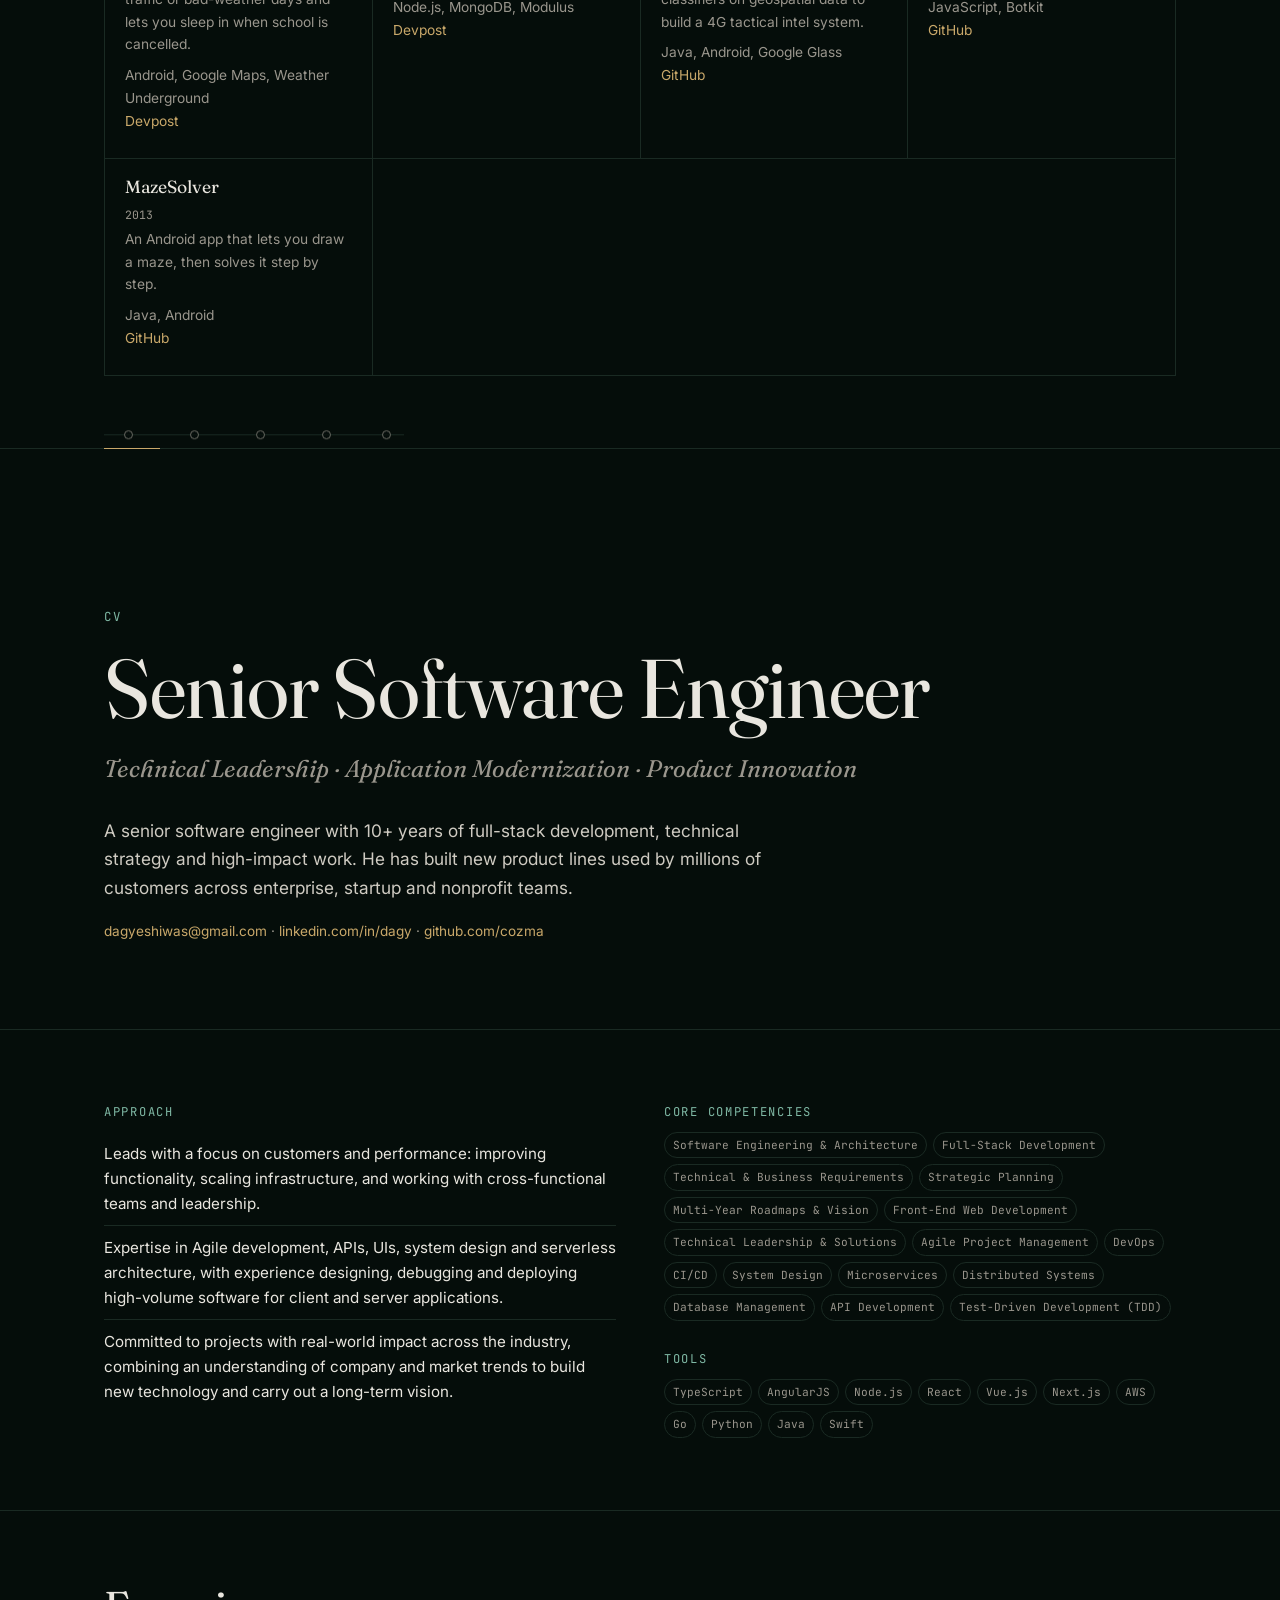
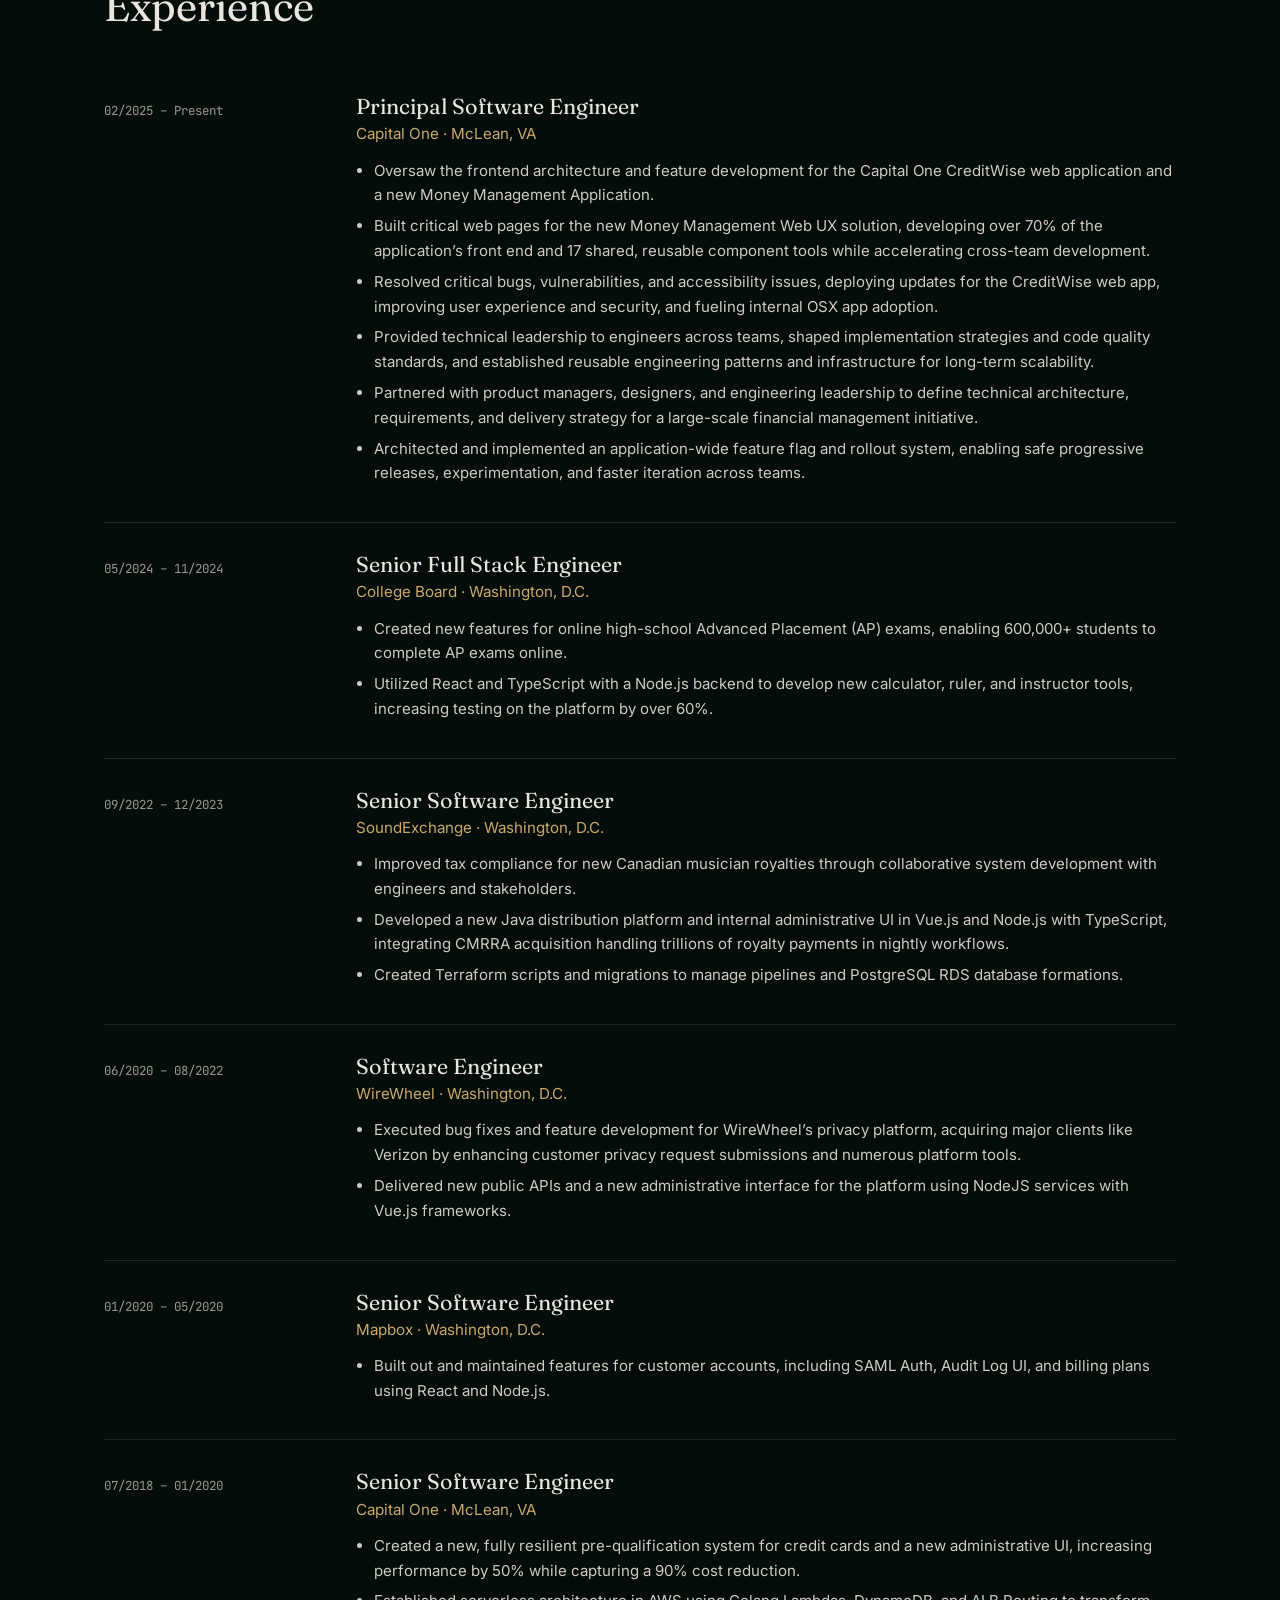
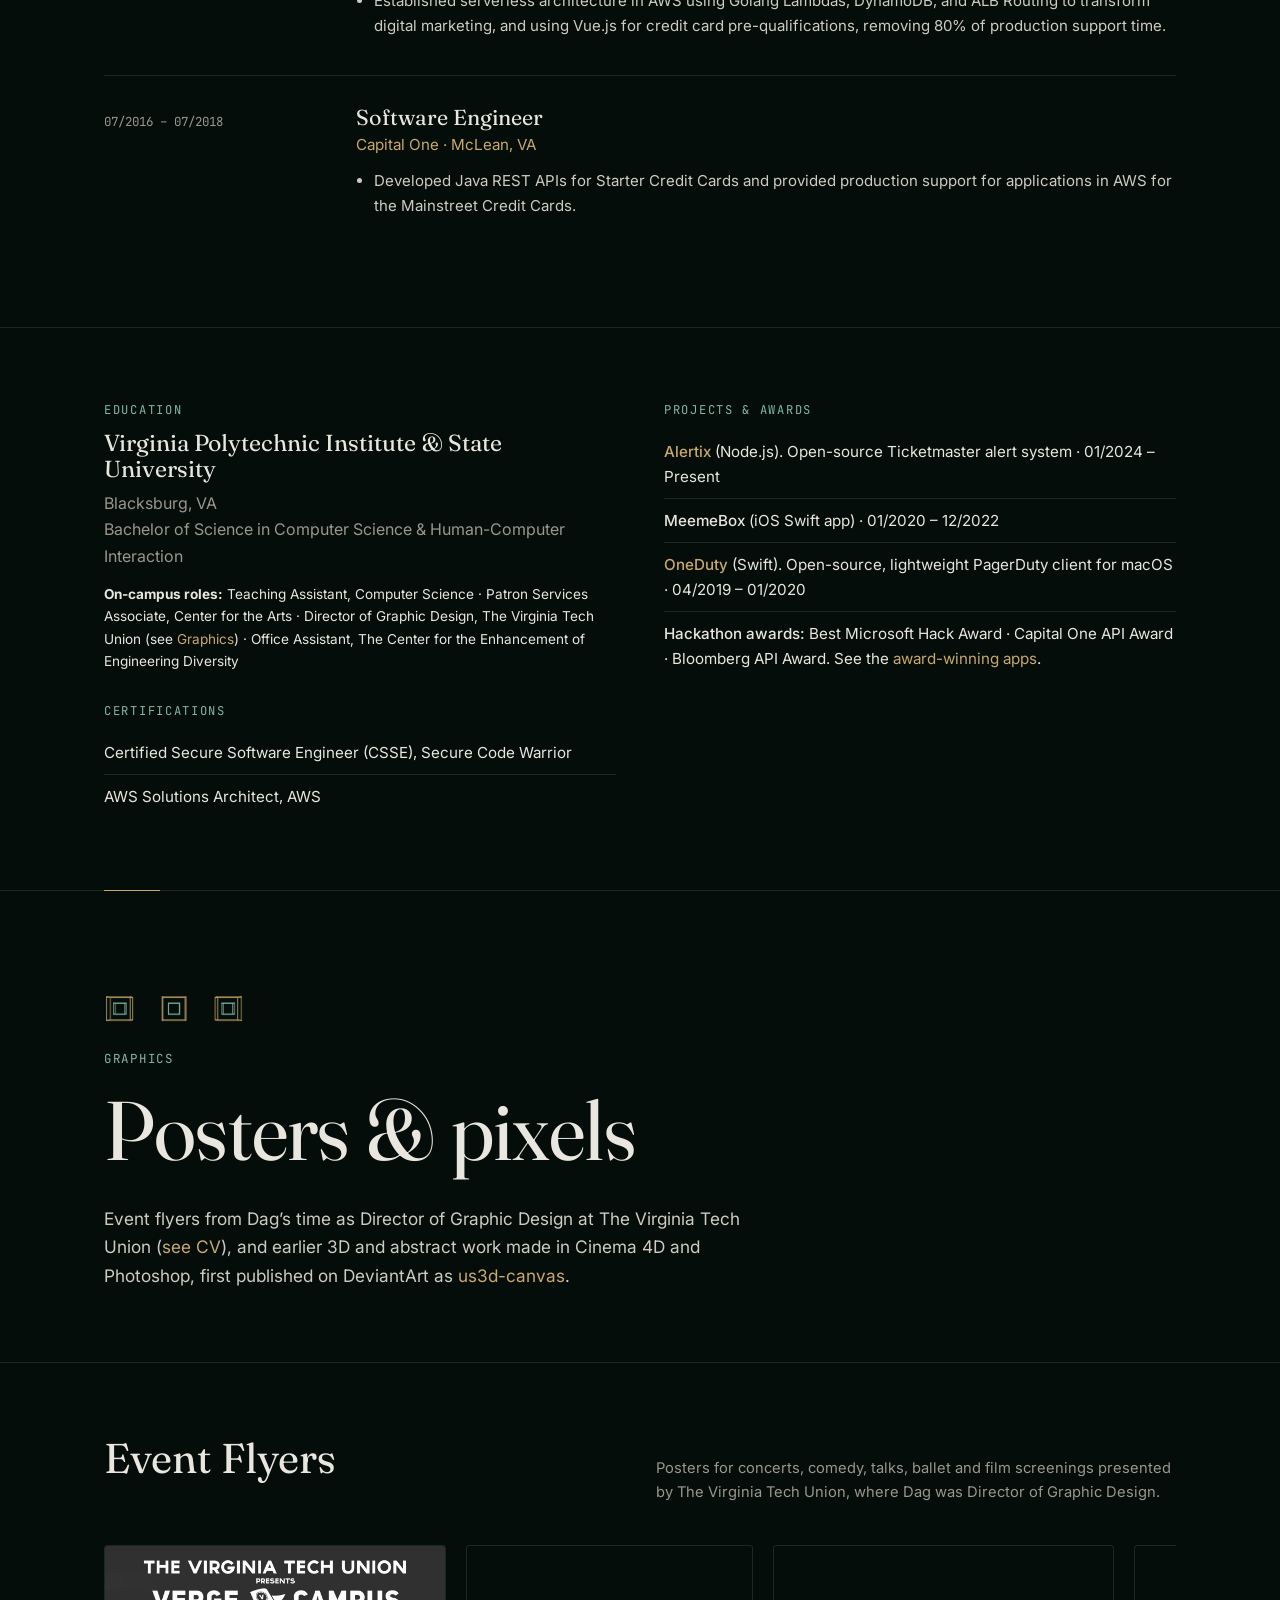
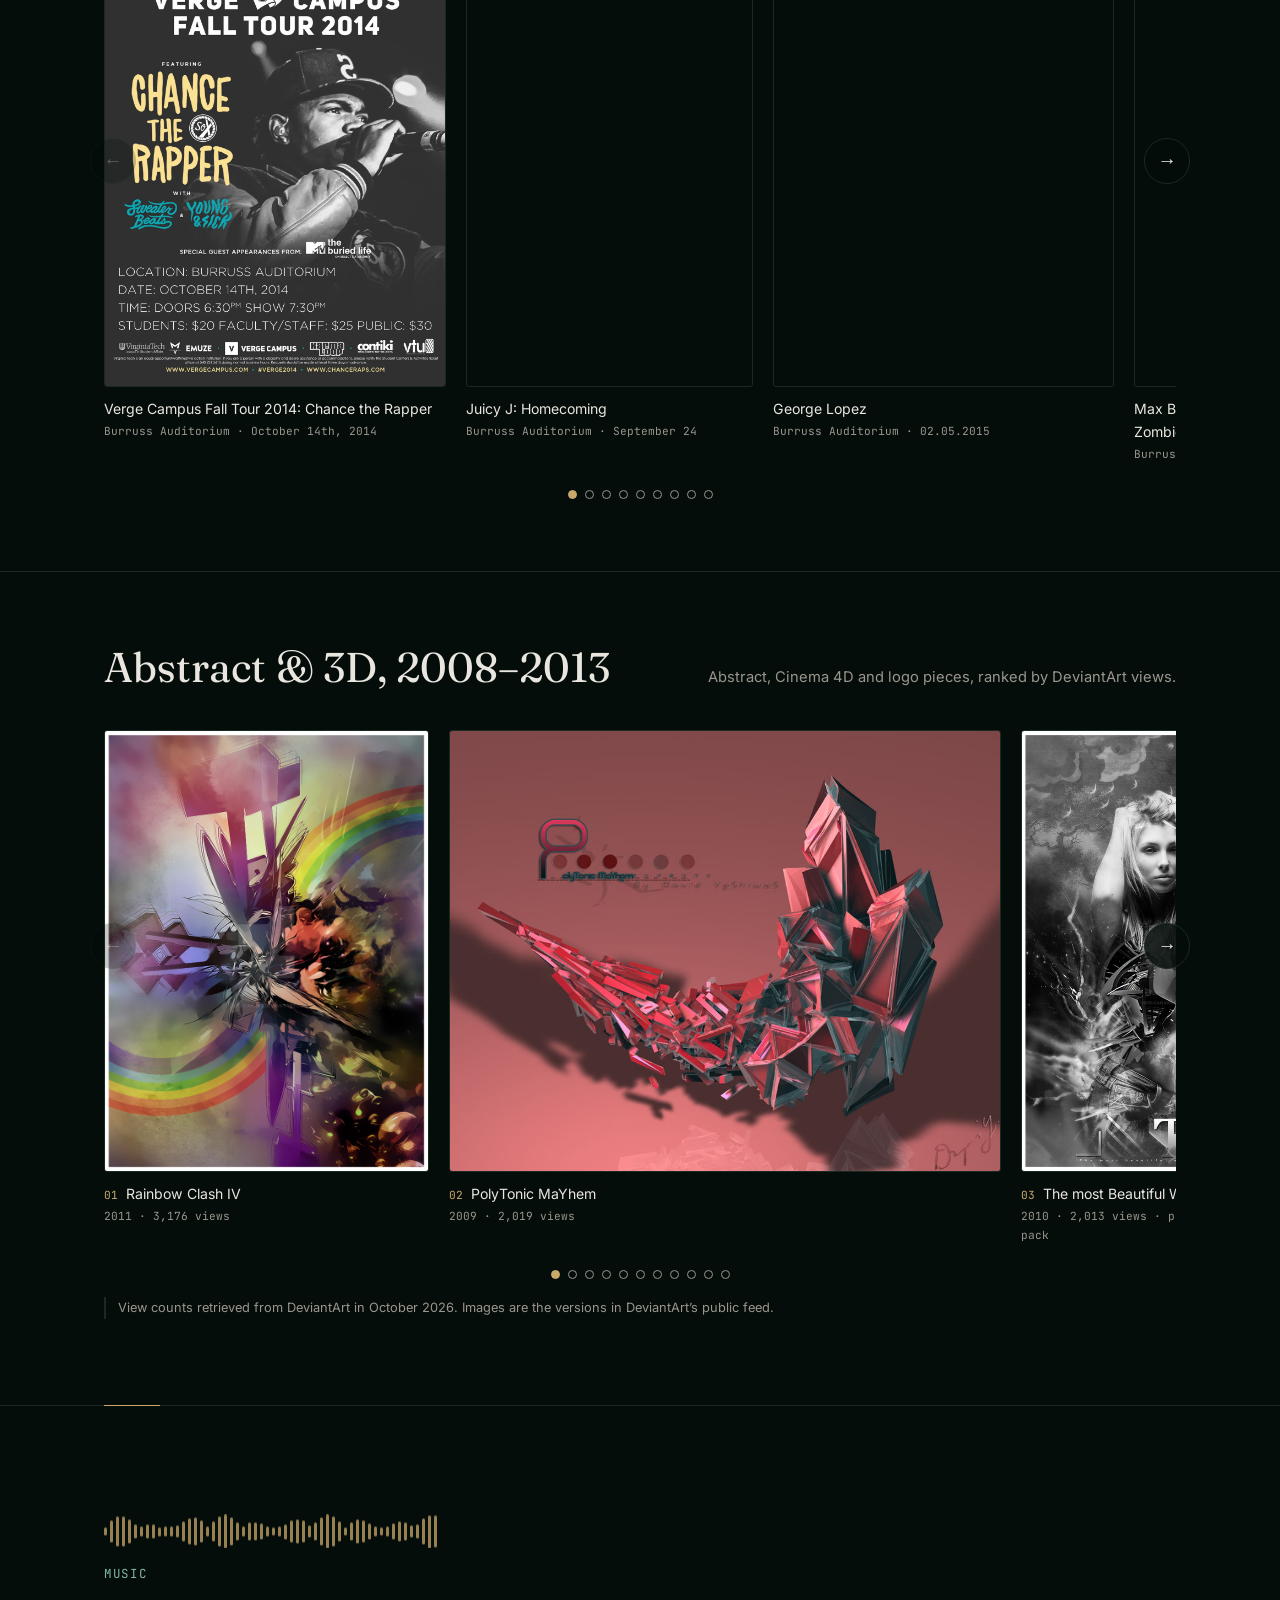
==== commit a903a962: "Swap the Apple Music pick to One, I know. The Music section embed and cover now use the 2023 single," ====
--- a/index.html
+++ b/index.html
@@ -229,10 +229,10 @@
     </article>
     <article class="plat">
       <p class="eyebrow">Apple Music</p>
-      <h3>stay with me</h3>
-      <p class="muted small">dagher · Single · 2026 · #1 of Apple Music&rsquo;s &ldquo;Top Songs&rdquo;</p>
-      <div class="embed"><div class="lazy-embed" data-embed="&lt;iframe title=&quot;Apple Music: stay with me&quot; allow=&quot;autoplay *; encrypted-media *; fullscreen *; clipboard-write&quot; frameborder=&quot;0&quot; height=&quot;175&quot; style=&quot;width:100%;overflow:hidden;border-radius:10px;background:transparent&quot; sandbox=&quot;allow-forms allow-popups allow-same-origin allow-scripts allow-storage-access-by-user-activation allow-top-navigation-by-user-activation&quot; src=&quot;https://embed.music.apple.com/us/album/stay-with-me/1872581972?i=1872581973&quot; loading=&quot;lazy&quot;&gt;&lt;/iframe&gt;" style="height:175px"><a href="https://music.apple.com/us/album/stay-with-me/1872581972?i=1872581973">Listen on Apple Music ↗</a><span>Player loads as you scroll</span></div></div>
-      <a class="fallback" href="https://music.apple.com/us/album/stay-with-me/1872581972?i=1872581973"><img decoding="async" src="assets/img/music-apple-stay-with-me.jpg" alt="Cover art: stay with me" width="600" height="600" loading="lazy"><span>Cover art · open track</span></a>
+      <h3>One, I know</h3>
+      <p class="muted small">dagher · Single · 2023</p>
+      <div class="embed"><div class="lazy-embed" data-embed="&lt;iframe title=&quot;Apple Music: One, I know&quot; allow=&quot;autoplay *; encrypted-media *; fullscreen *; clipboard-write&quot; frameborder=&quot;0&quot; height=&quot;175&quot; style=&quot;width:100%;overflow:hidden;border-radius:10px;background:transparent&quot; sandbox=&quot;allow-forms allow-popups allow-same-origin allow-scripts allow-storage-access-by-user-activation allow-top-navigation-by-user-activation&quot; src=&quot;https://embed.music.apple.com/us/album/one-i-know/1702112065?i=1702112066&quot; loading=&quot;lazy&quot;&gt;&lt;/iframe&gt;" style="height:175px"><a href="https://music.apple.com/us/album/stay-with-me/1872581972?i=1872581973">Listen on Apple Music ↗</a><span>Player loads as you scroll</span></div></div>
+      <a class="fallback" href="https://music.apple.com/us/album/one-i-know/1702112065?i=1702112066"><img decoding="async" src="assets/img/music-apple-one-i-know.jpg" alt="Cover art: One, I know" width="600" height="600" loading="lazy"><span>Cover art · open track</span></a>
       <a class="btn" href="https://music.apple.com/us/artist/dagher/1366405633">dagher on Apple Music ↗</a>
     </article>
     <article class="plat">
@@ -244,7 +244,7 @@
       <a class="btn" href="https://soundcloud.com/dagher">dagher on SoundCloud ↗</a>
     </article>
   </div>
-  <p class="note">Spotify and Apple Music don&rsquo;t publish play counts on these pages, so their picks are the #1 track in each platform&rsquo;s own popularity list. SoundCloud&rsquo;s pick has the most plays of the tracks checked (as of Oct 22, 2026). If a player doesn&rsquo;t load, the cover art links to the track.</p>
+  <p class="note">Spotify&rsquo;s pick is the #1 track in its own popularity list, and Apple Music&rsquo;s is a favorite single. SoundCloud&rsquo;s pick has the most plays of the tracks checked (as of Oct 22, 2026). If a player doesn&rsquo;t load, the cover art links to the track.</p>
 </div></section>
 </div>
 <div class="op-sec" id="the-dagsby" data-label="The Dagsby"><div class="hero"><div class="wrap"><div class="anim anim-lights" aria-hidden="true"></div><p class="eyebrow">Northeast Washington, D.C.</p><h2 class="h1">The Dagsby</h2><p class="roles">DIY space in Washington, D.C.</p><p class="lede">The Dagsby is a local DIY venue that Dag runs, hosting live music shows and events. Google lists it as an event venue and LGBTQ+ friendly.</p><p style="margin-top:26px;display:flex;gap:14px;flex-wrap:wrap"><a class="btn btn-solid" href="https://www.instagram.com/thedagsby">Follow @thedagsby on Instagram ↗</a><a class="btn" href="https://www.google.com/maps/place/The+Dagsby/@38.9027019,-76.9793222,17z/data=!3m1!4b1!4m6!3m5!1s0x89b7b9fedbd32069:0xa10c842644c54ac8!8m2!3d38.9027019!4d-76.9793222!16s%2Fg%2F11q24jcfs6">4.9 ★ on Google · 35 reviews ↗</a></p></div></div><section class="flyers" aria-label="Photos"><div class="wrap"><div class="carousel" role="region" aria-roledescription="carousel" aria-label="Photos from The Dagsby" tabindex="0"><button class="car-btn car-prev" aria-label="Previous photo">←</button><ul class="car-track"><li class="car-slide" role="group" aria-roledescription="slide" aria-label="1 of 10"><button class="car-open" data-full="assets/dagsby/dagsby-01.jpg" data-title="The Dagsby · photo 1 of 10" data-meta="From @thedagsby on Instagram" data-link="https://www.instagram.com/thedagsby/p/DcHxAwajpoc/" data-linktext="View post ↗" aria-label="Enlarge photo 1"><picture><source srcset="assets/dagsby/dagsby-01.webp" type="image/webp"><img src="assets/dagsby/dagsby-01.jpg" alt="A packed room of people smiling and talking during a show." width="1600" height="1066" loading="lazy" decoding="async"></picture></button></li><li class="car-slide" role="group" aria-roledescription="slide" aria-label="2 of 10"><button class="car-open" data-full="assets/dagsby/dagsby-02.jpg" data-title="The Dagsby · photo 2 of 10" data-meta="From @thedagsby on Instagram" data-link="https://www.instagram.com/thedagsby/p/DcHxAwajpoc/" data-linktext="View post ↗" aria-label="Enlarge photo 2"><picture><source srcset="assets/dagsby/dagsby-02.webp" type="image/webp"><img src="assets/dagsby/dagsby-02.jpg" alt="A singer with curly hair performs into a microphone in front of a screen showing tropical fish." width="1600" height="1070" loading="lazy" decoding="async"></picture></button></li><li class="car-slide" role="group" aria-roledescription="slide" aria-label="3 of 10"><button class="car-open" data-full="assets/dagsby/dagsby-03.jpg" data-title="The Dagsby · photo 3 of 10" data-meta="From @thedagsby on Instagram" data-link="https://www.instagram.com/thedagsby/p/DcHxAwajpoc/" data-linktext="View post ↗" aria-label="Enlarge photo 3"><picture><source srcset="assets/dagsby/dagsby-03.webp" type="image/webp"><img src="assets/dagsby/dagsby-03.jpg" alt="A dim room crowded with people facing the performers, with a red neon sign on the wall." width="1600" height="1066" loading="lazy" decoding="async"></picture></button></li><li class="car-slide" role="group" aria-roledescription="slide" aria-label="4 of 10"><button class="car-open" data-full="assets/dagsby/dagsby-04.jpg" data-title="The Dagsby · photo 4 of 10" data-meta="From @thedagsby on Instagram" data-link="https://www.instagram.com/thedagsby/p/DcHxAwajpoc/" data-linktext="View post ↗" aria-label="Enlarge photo 4"><picture><source srcset="assets/dagsby/dagsby-04.webp" type="image/webp"><img src="assets/dagsby/dagsby-04.jpg" alt="A guitarist with a red electric guitar sings at a microphone while other musicians and the audience look on." width="1600" height="1066" loading="lazy" decoding="async"></picture></button></li><li class="car-slide" role="group" aria-roledescription="slide" aria-label="5 of 10"><button class="car-open" data-full="assets/dagsby/dagsby-05.jpg" data-title="The Dagsby · photo 5 of 10" data-meta="From @thedagsby on Instagram" data-link="https://www.instagram.com/thedagsby/p/DcHxAwajpoc/" data-linktext="View post ↗" aria-label="Enlarge photo 5"><picture><source srcset="assets/dagsby/dagsby-05.webp" type="image/webp"><img src="assets/dagsby/dagsby-05.jpg" alt="A performer in a purple t-shirt sings into a microphone while the audience watches." width="1600" height="1066" loading="lazy" decoding="async"></picture></button></li><li class="car-slide" role="group" aria-roledescription="slide" aria-label="6 of 10"><button class="car-open" data-full="assets/dagsby/dagsby-06.jpg" data-title="The Dagsby · photo 6 of 10" data-meta="From @thedagsby on Instagram" data-link="https://www.instagram.com/thedagsby/p/DcHxAwajpoc/" data-linktext="View post ↗" aria-label="Enlarge photo 6"><picture><source srcset="assets/dagsby/dagsby-06.webp" type="image/webp"><img src="assets/dagsby/dagsby-06.jpg" alt="Audience members, one in a blue costume hood, clap and cheer." width="1600" height="1066" loading="lazy" decoding="async"></picture></button></li><li class="car-slide" role="group" aria-roledescription="slide" aria-label="7 of 10"><button class="car-open" data-full="assets/dagsby/dagsby-07.jpg" data-title="The Dagsby · photo 7 of 10" data-meta="From @thedagsby on Instagram" data-link="https://www.instagram.com/thedagsby/p/DcHxAwajpoc/" data-linktext="View post ↗" aria-label="Enlarge photo 7"><picture><source srcset="assets/dagsby/dagsby-07.webp" type="image/webp"><img src="assets/dagsby/dagsby-07.jpg" alt="Guests laughing on a couch, one holding a red cup." width="1600" height="1066" loading="lazy" decoding="async"></picture></button></li><li class="car-slide" role="group" aria-roledescription="slide" aria-label="8 of 10"><button class="car-open" data-full="assets/dagsby/dagsby-08.jpg" data-title="The Dagsby · photo 8 of 10" data-meta="From @thedagsby on Instagram" data-link="https://www.instagram.com/thedagsby/p/DcHxAwajpoc/" data-linktext="View post ↗" aria-label="Enlarge photo 8"><picture><source srcset="assets/dagsby/dagsby-08.webp" type="image/webp"><img src="assets/dagsby/dagsby-08.jpg" alt="A crowd cheering with arms raised during a performance." width="1600" height="1066" loading="lazy" decoding="async"></picture></button></li><li class="car-slide" role="group" aria-roledescription="slide" aria-label="9 of 10"><button class="car-open" data-full="assets/dagsby/dagsby-09.jpg" data-title="The Dagsby · photo 9 of 10" data-meta="From @thedagsby on Instagram" data-link="https://www.instagram.com/thedagsby/p/DcHxAwajpoc/" data-linktext="View post ↗" aria-label="Enlarge photo 9"><picture><source srcset="assets/dagsby/dagsby-09.webp" type="image/webp"><img src="assets/dagsby/dagsby-09.jpg" alt="A smiling man in a green cap and patterned shirt beside a staircase hung with colorful streamers." width="1600" height="1066" loading="lazy" decoding="async"></picture></button></li><li class="car-slide" role="group" aria-roledescription="slide" aria-label="10 of 10"><button class="car-open" data-full="assets/dagsby/dagsby-10.jpg" data-title="The Dagsby · photo 10 of 10" data-meta="From @thedagsby on Instagram" data-link="https://www.instagram.com/thedagsby/p/DcHxAwajpoc/" data-linktext="View post ↗" aria-label="Enlarge photo 10"><picture><source srcset="assets/dagsby/dagsby-10.webp" type="image/webp"><img src="assets/dagsby/dagsby-10.jpg" alt="A dark room lit green and purple, with a glowing screen." width="1600" height="1066" loading="lazy" decoding="async"></picture></button></li></ul><button class="car-btn car-next" aria-label="Next photo">→</button></div><div class="car-dots" role="group" aria-label="Choose photo"><button class="car-dot" aria-label="Go to photo 1" aria-current="true"></button><button class="car-dot" aria-label="Go to photo 2"></button><button class="car-dot" aria-label="Go to photo 3"></button><button class="car-dot" aria-label="Go to photo 4"></button><button class="car-dot" aria-label="Go to photo 5"></button><button class="car-dot" aria-label="Go to photo 6"></button><button class="car-dot" aria-label="Go to photo 7"></button><button class="car-dot" aria-label="Go to photo 8"></button><button class="car-dot" aria-label="Go to photo 9"></button><button class="car-dot" aria-label="Go to photo 10"></button></div></div></section><section id="reviews" aria-labelledby="rev-h"><div class="wrap"><div class="section-head"><h2 id="rev-h">What people say</h2><p class="kicker"><span class="rating">4.9 <span class="stars" aria-hidden="true">★★★★★</span></span> from 35 Google reviews</p></div><blockquote class="review-feature"><div class="stars" aria-label="5 out of 5 stars">★★★★★</div><p>&ldquo;An elegant take on the social experience. … The Dagsby is a cultural epicenter, a beacon of light for a truly diverse generation … a refuge for this new nation returning to the roaring 20’s once more.&rdquo;</p><cite>Nicolas Leininger · <span class="muted">4 years ago · <a href="https://share.google/FVi2OLd3WfmTxG0rD">on Google ↗</a></span></cite></blockquote><div class="reviews"><blockquote class="review"><div class="stars" aria-label="5 out of 5 stars">★★★★★</div><p>&ldquo;Obsessed with this space, curated two different music events here and everyone had an amazing time and Dag is such an intentional host&rdquo;</p><cite>Rachel C · <span class="muted">3 months ago</span><span class="muted"> · <a href="https://share.google/nyc2rzhNjKqhwb0fn">on Google ↗</a></span></cite></blockquote><blockquote class="review"><div class="stars" aria-label="5 out of 5 stars">★★★★★</div><p>&ldquo;Hidden gem in NE DC. A bit difficult to get into, but Tinder dates love it! Heard the main DJ has a cocktail named after him at Red Derby.&rdquo;</p><cite>Stella Yoh · <span class="muted">5 years ago</span><span class="muted"> · <a href="https://share.google/QPcj2OyzwlU6h9iSr">on Google ↗</a></span></cite></blockquote><blockquote class="review"><div class="stars" aria-label="5 out of 5 stars">★★★★★</div><p>&ldquo;Beautiful place, great atmosphere, amazing host. Would leave more starts if I could!&rdquo;</p><cite>John Geaney · <span class="muted">4 years ago</span><span class="muted"> · <a href="https://share.google/L6hDvNO2XHa2yJDoy">on Google ↗</a></span></cite></blockquote></div><h4>More reviews</h4><div class="reviews reviews-more"><blockquote class="review review-sm"><div class="stars" aria-label="5 out of 5 stars">★★★★★</div><p>&ldquo;Truly a comforting, welcoming space where our friend passes the greatest vibe check. The Dagsby is the place to be in DC!&rdquo;</p><cite>Desiree Castano · <span class="muted">4 months ago</span><span class="muted"> on Google</span></cite></blockquote><blockquote class="review review-sm"><div class="stars" aria-label="5 out of 5 stars">★★★★★</div><p>&ldquo;The dagsby is truly an amazing space, every detail is so intentional and curated in a very personal/warm way. From dart boards, to neon Genesis figurines (had to feature a pic) every corner has something that shows Dag’s life and personality. Would highly rate the space and Dag’s impeccable taste.&rdquo;</p><cite>Chloe Smith · <span class="muted">3 years ago</span><span class="muted"> on Google</span></cite></blockquote></div><h4>Google review highlights</h4><ul class="highlights"><li>&ldquo;Great vibe, the owner is super friendly.&rdquo;</li><li>&ldquo;Amazing vibes, amazing people, amazing times!&rdquo;</li></ul><p style="margin-top:26px"><a class="btn" href="https://www.google.com/maps/place/The+Dagsby/@38.9027019,-76.9793222,17z/data=!3m1!4b1!4m6!3m5!1s0x89b7b9fedbd32069:0xa10c842644c54ac8!8m2!3d38.9027019!4d-76.9793222!16s%2Fg%2F11q24jcfs6">Read more on Google ↗</a></p></div></section></div>
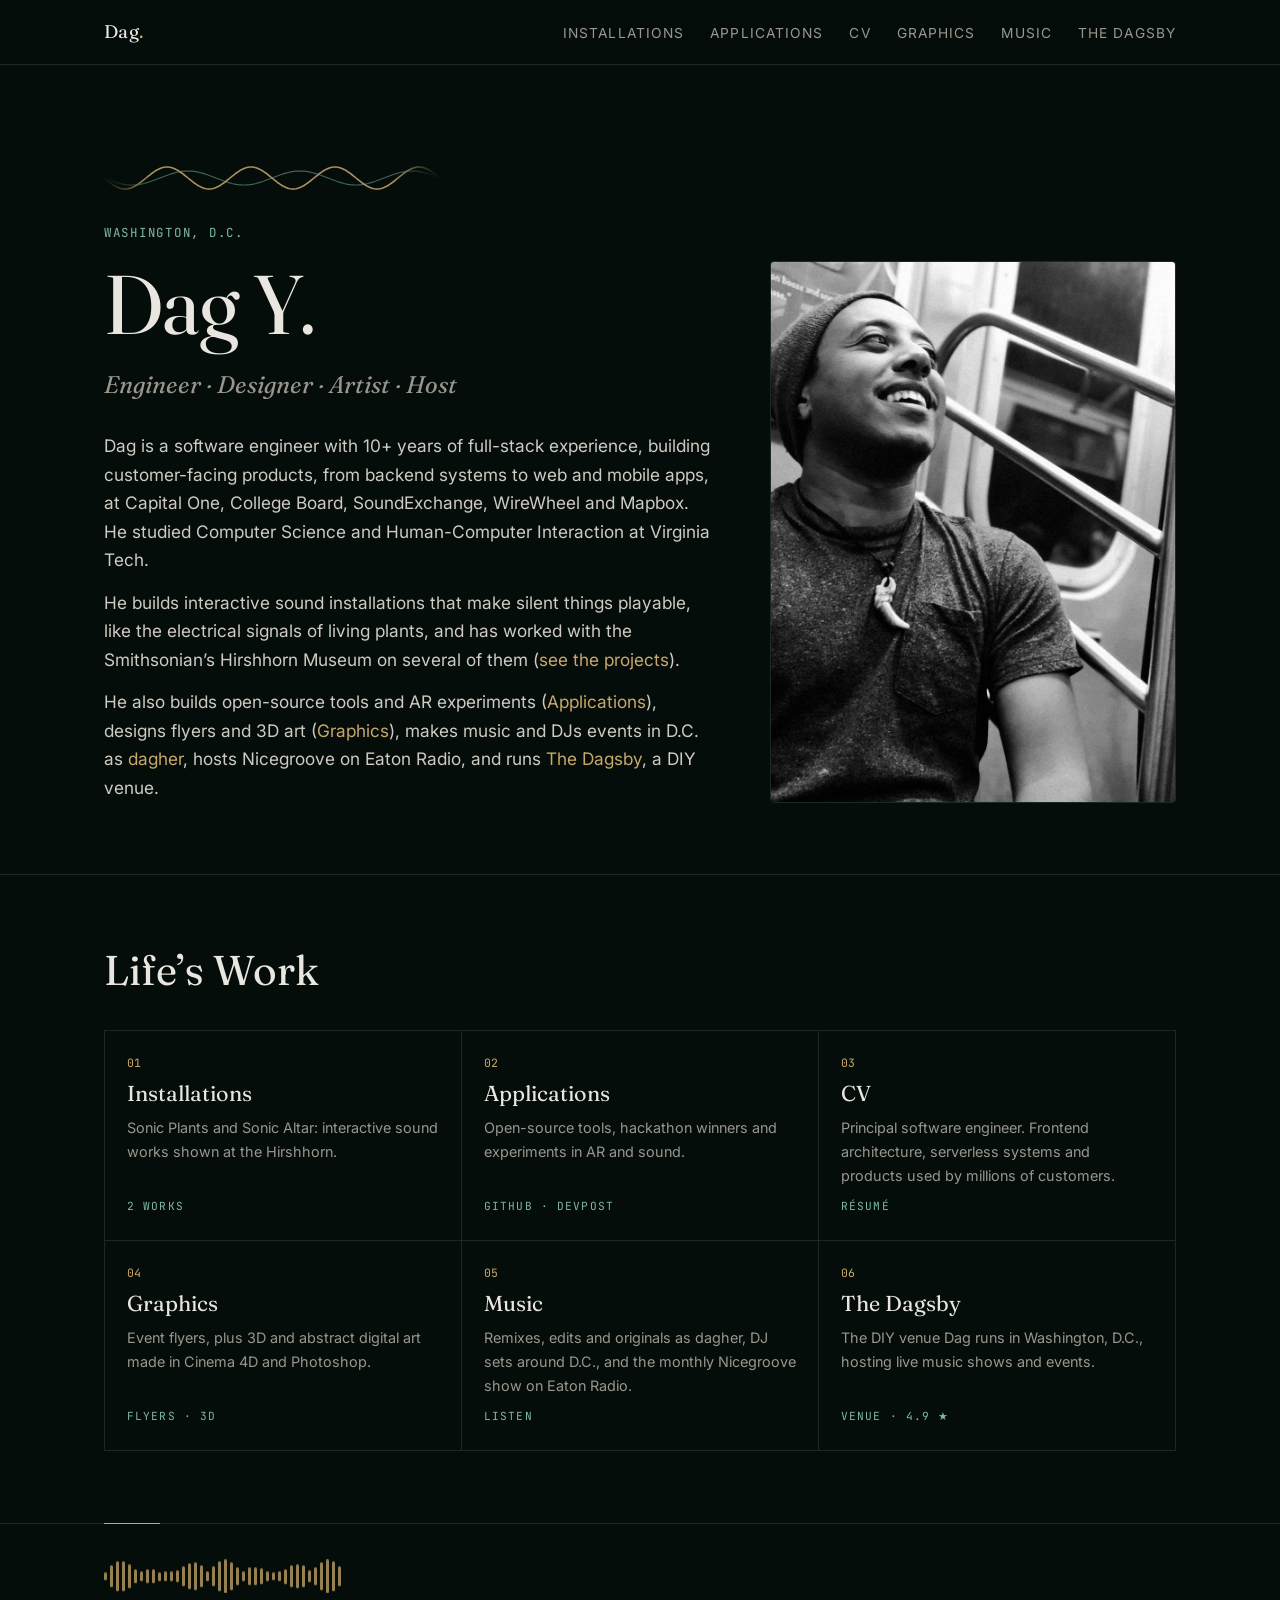
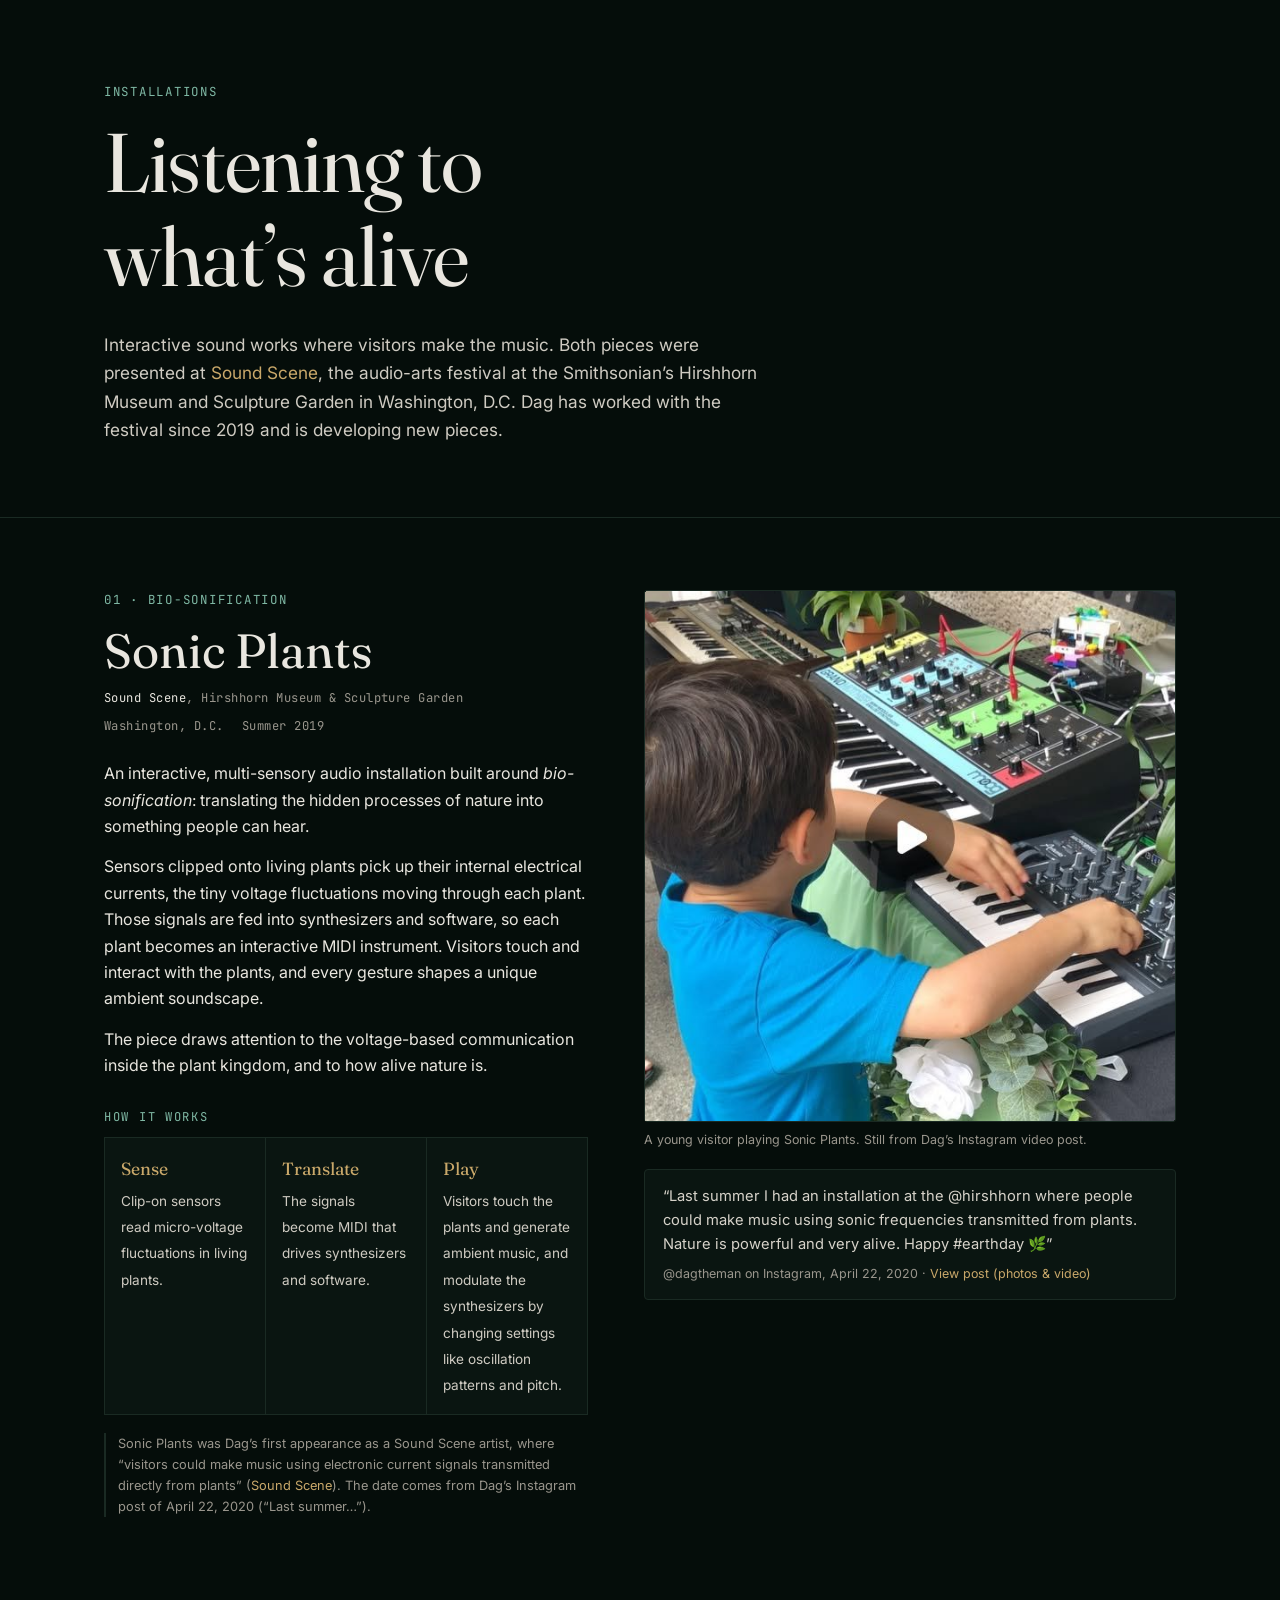
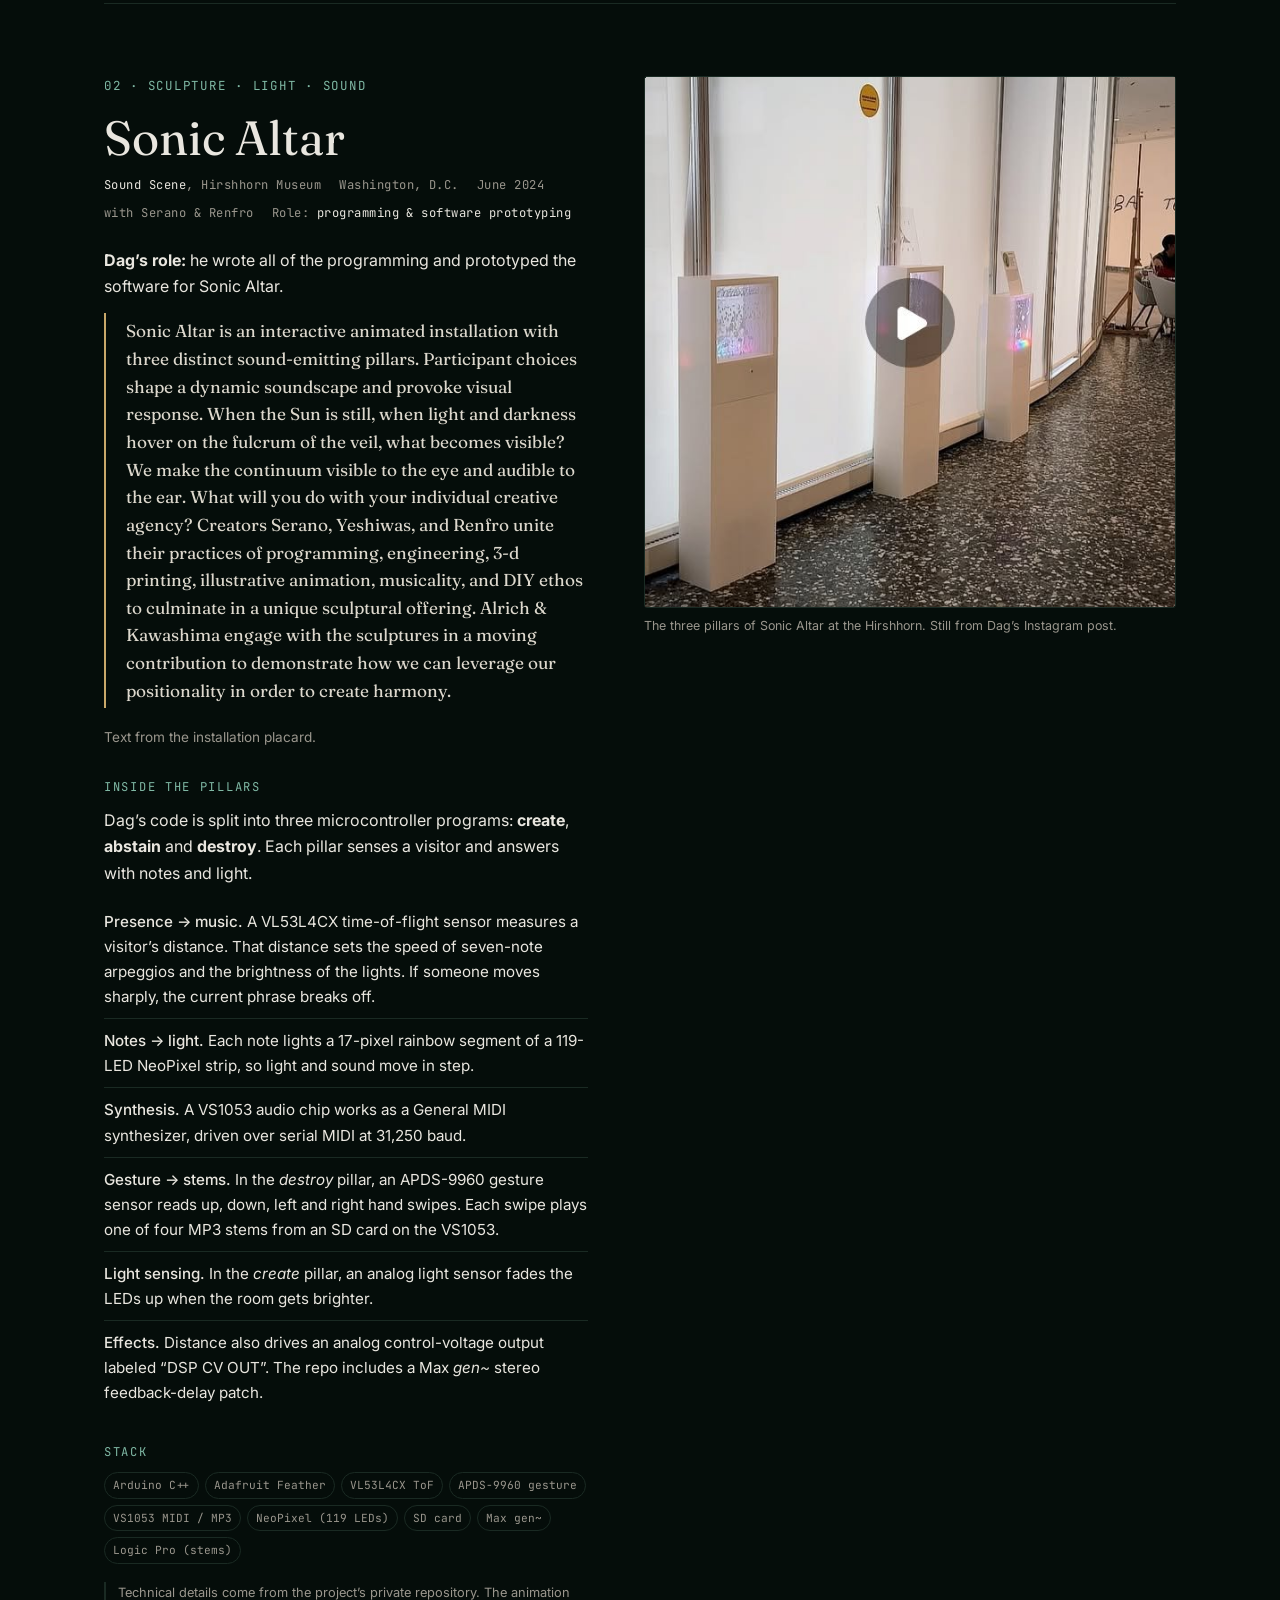
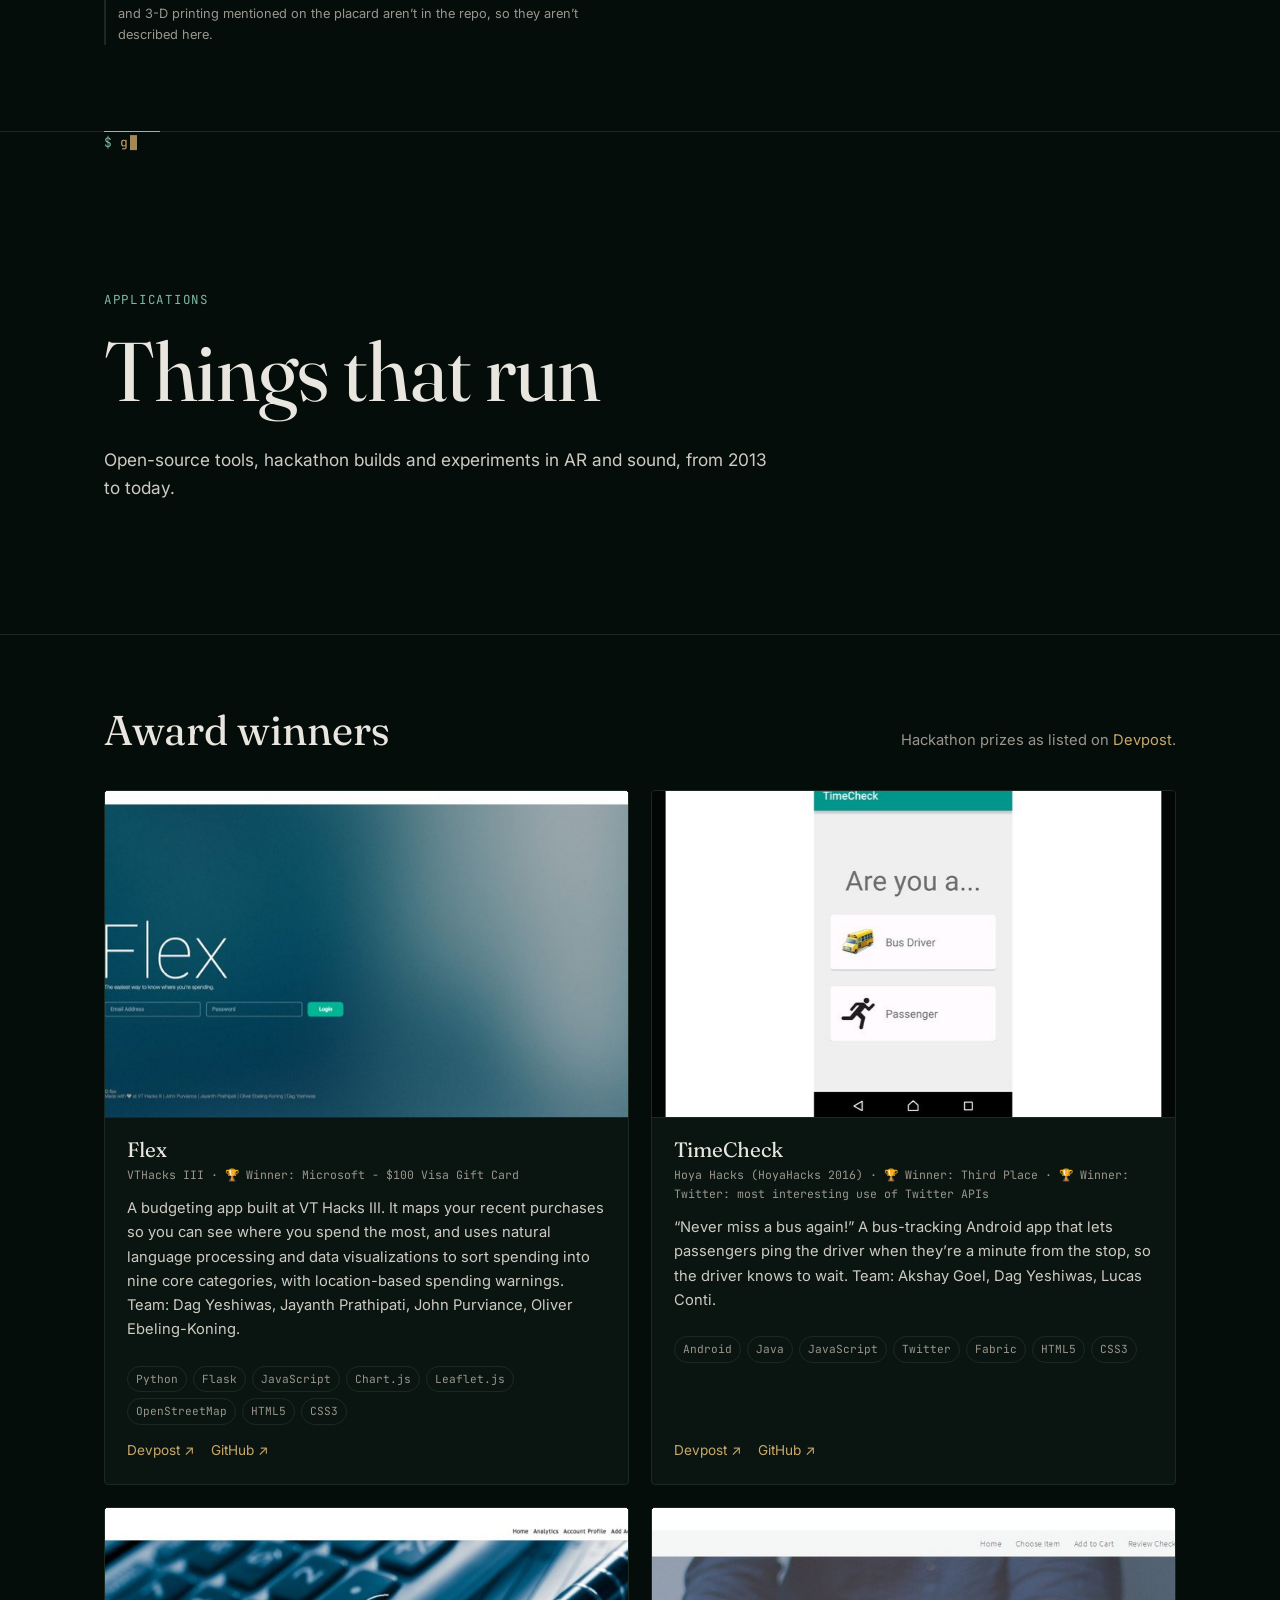
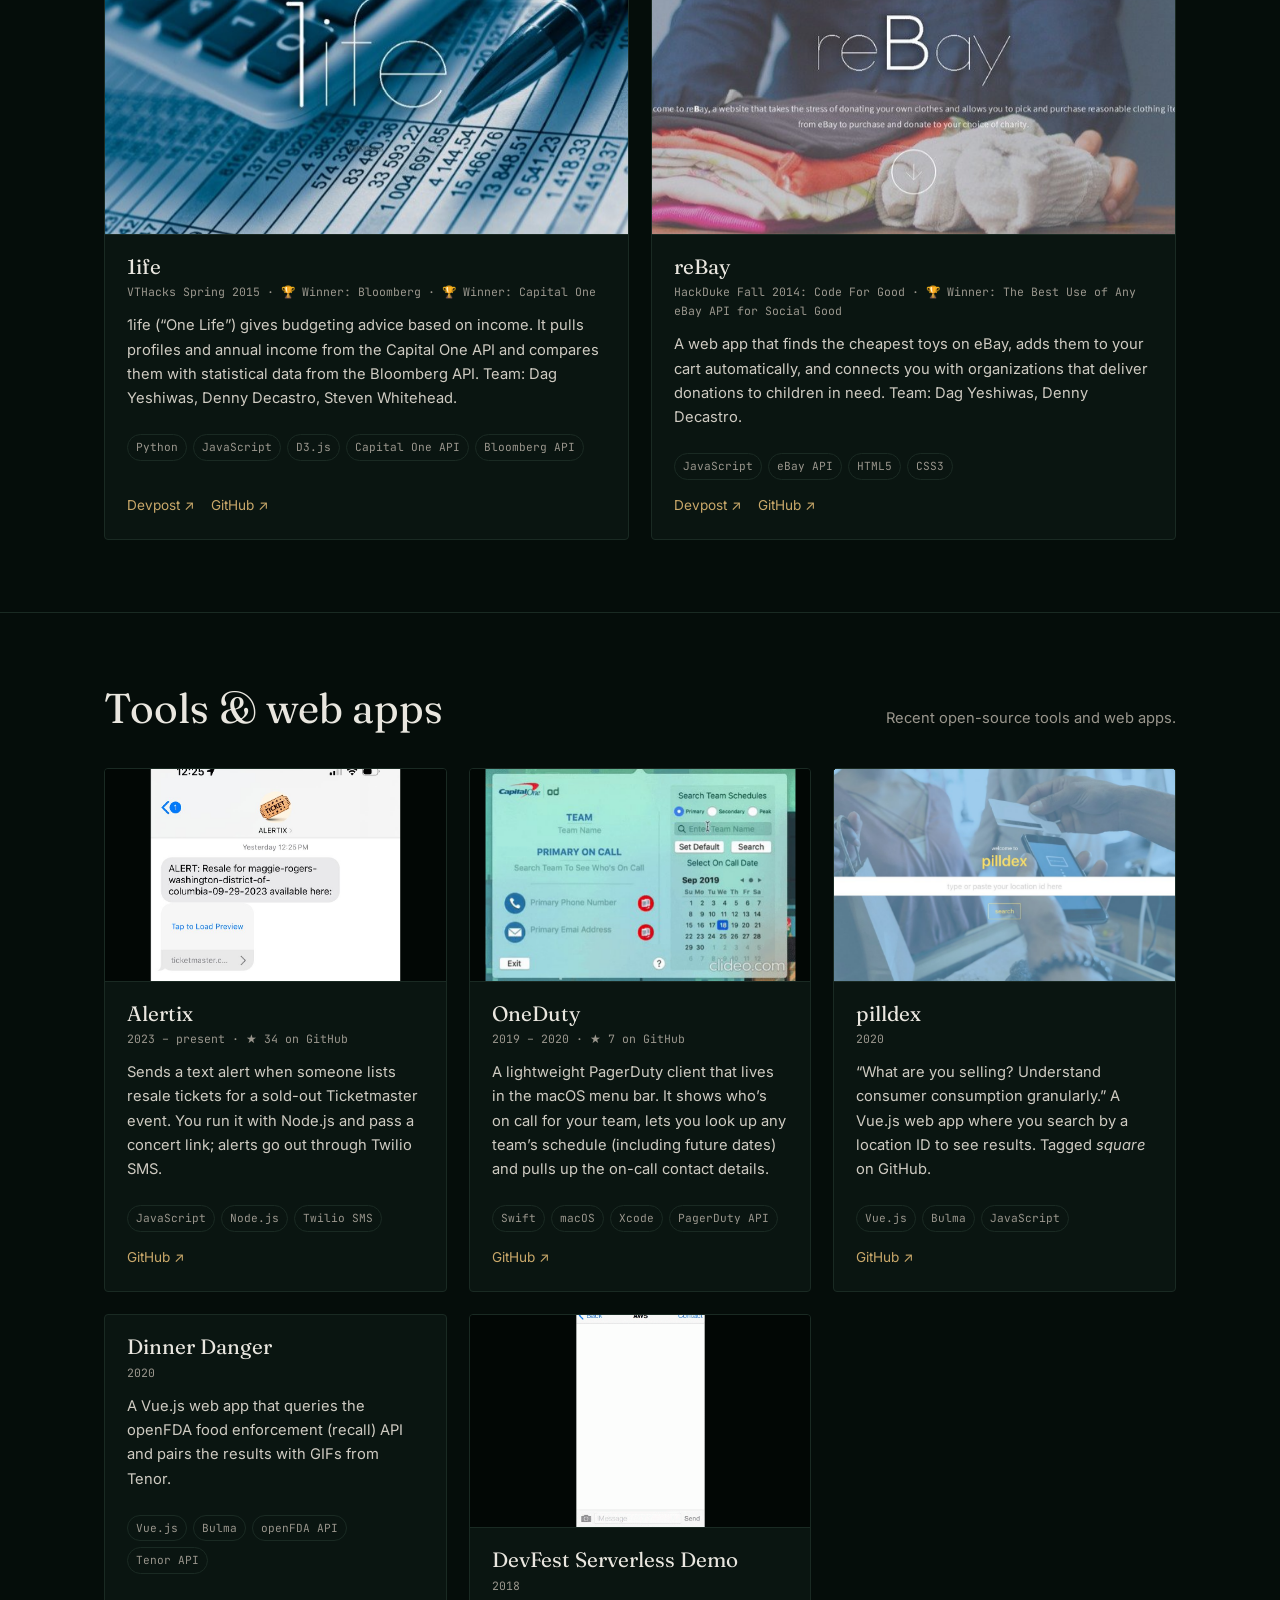
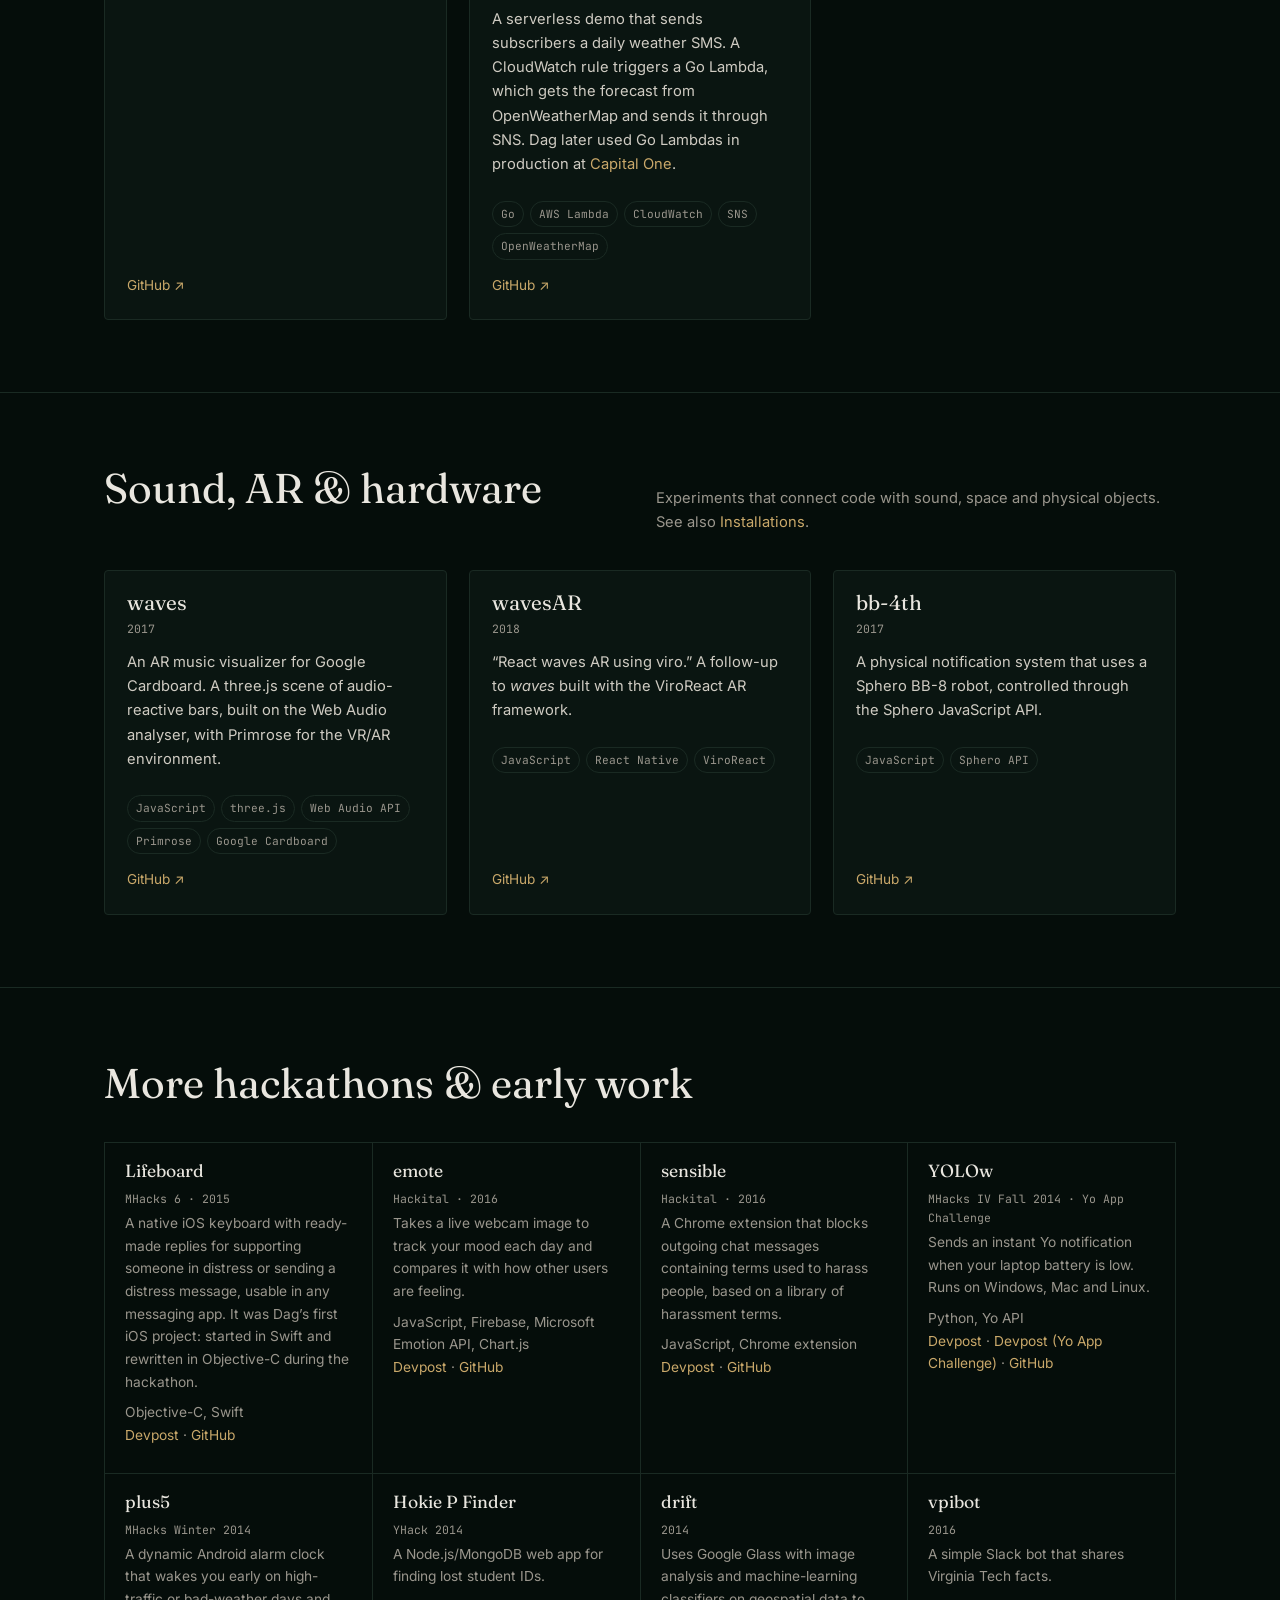
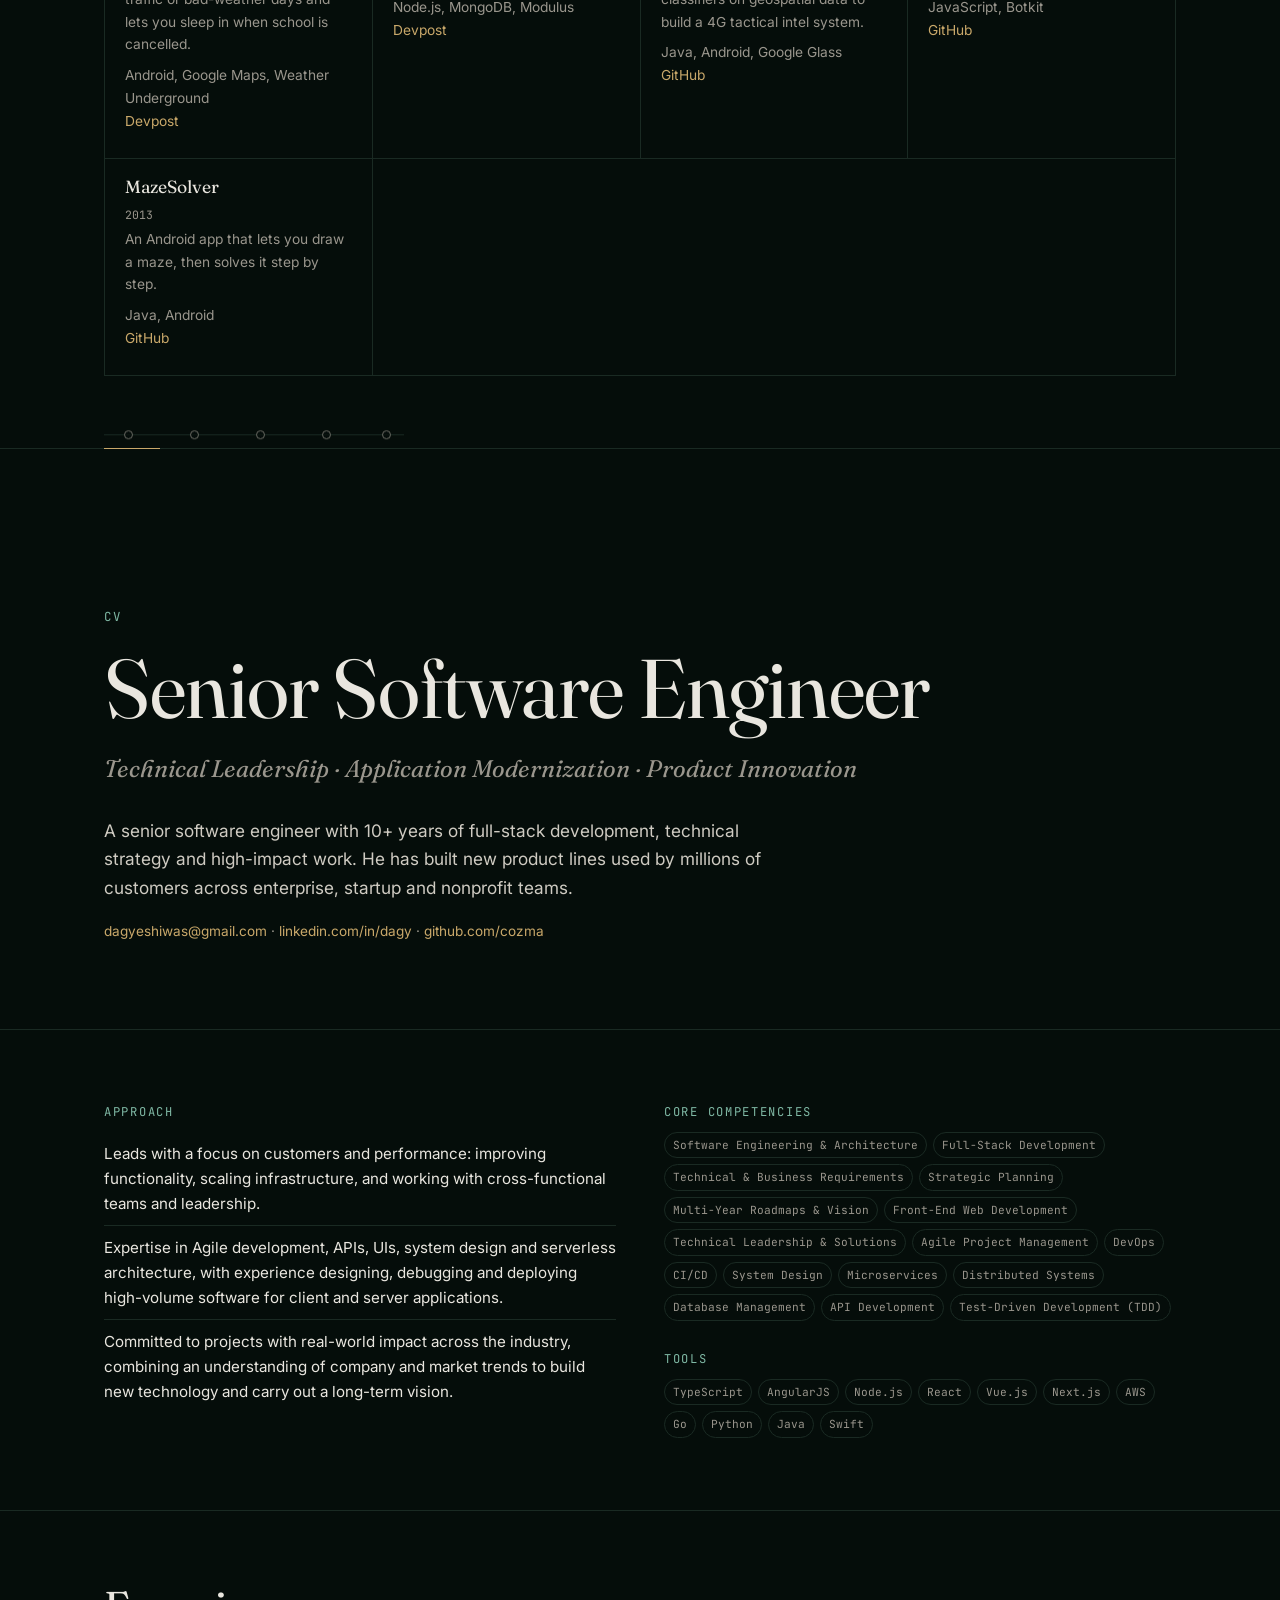
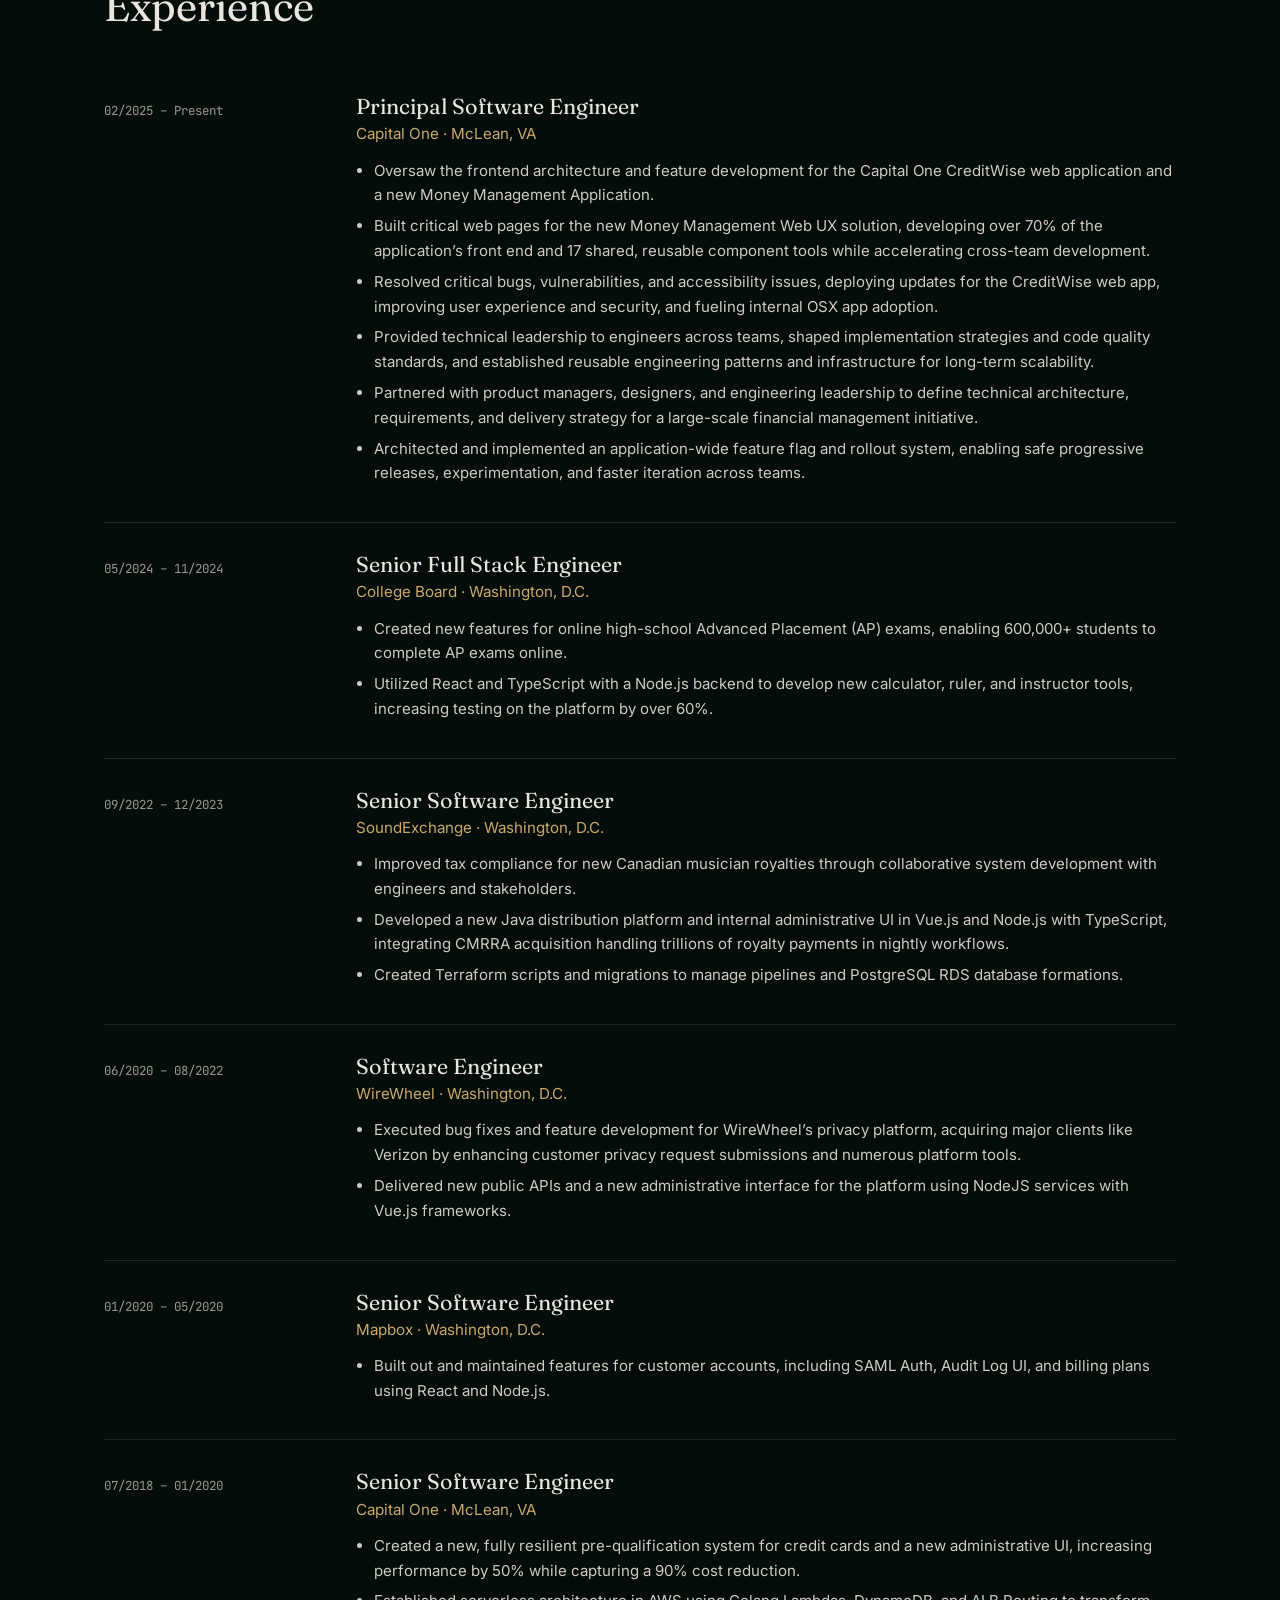
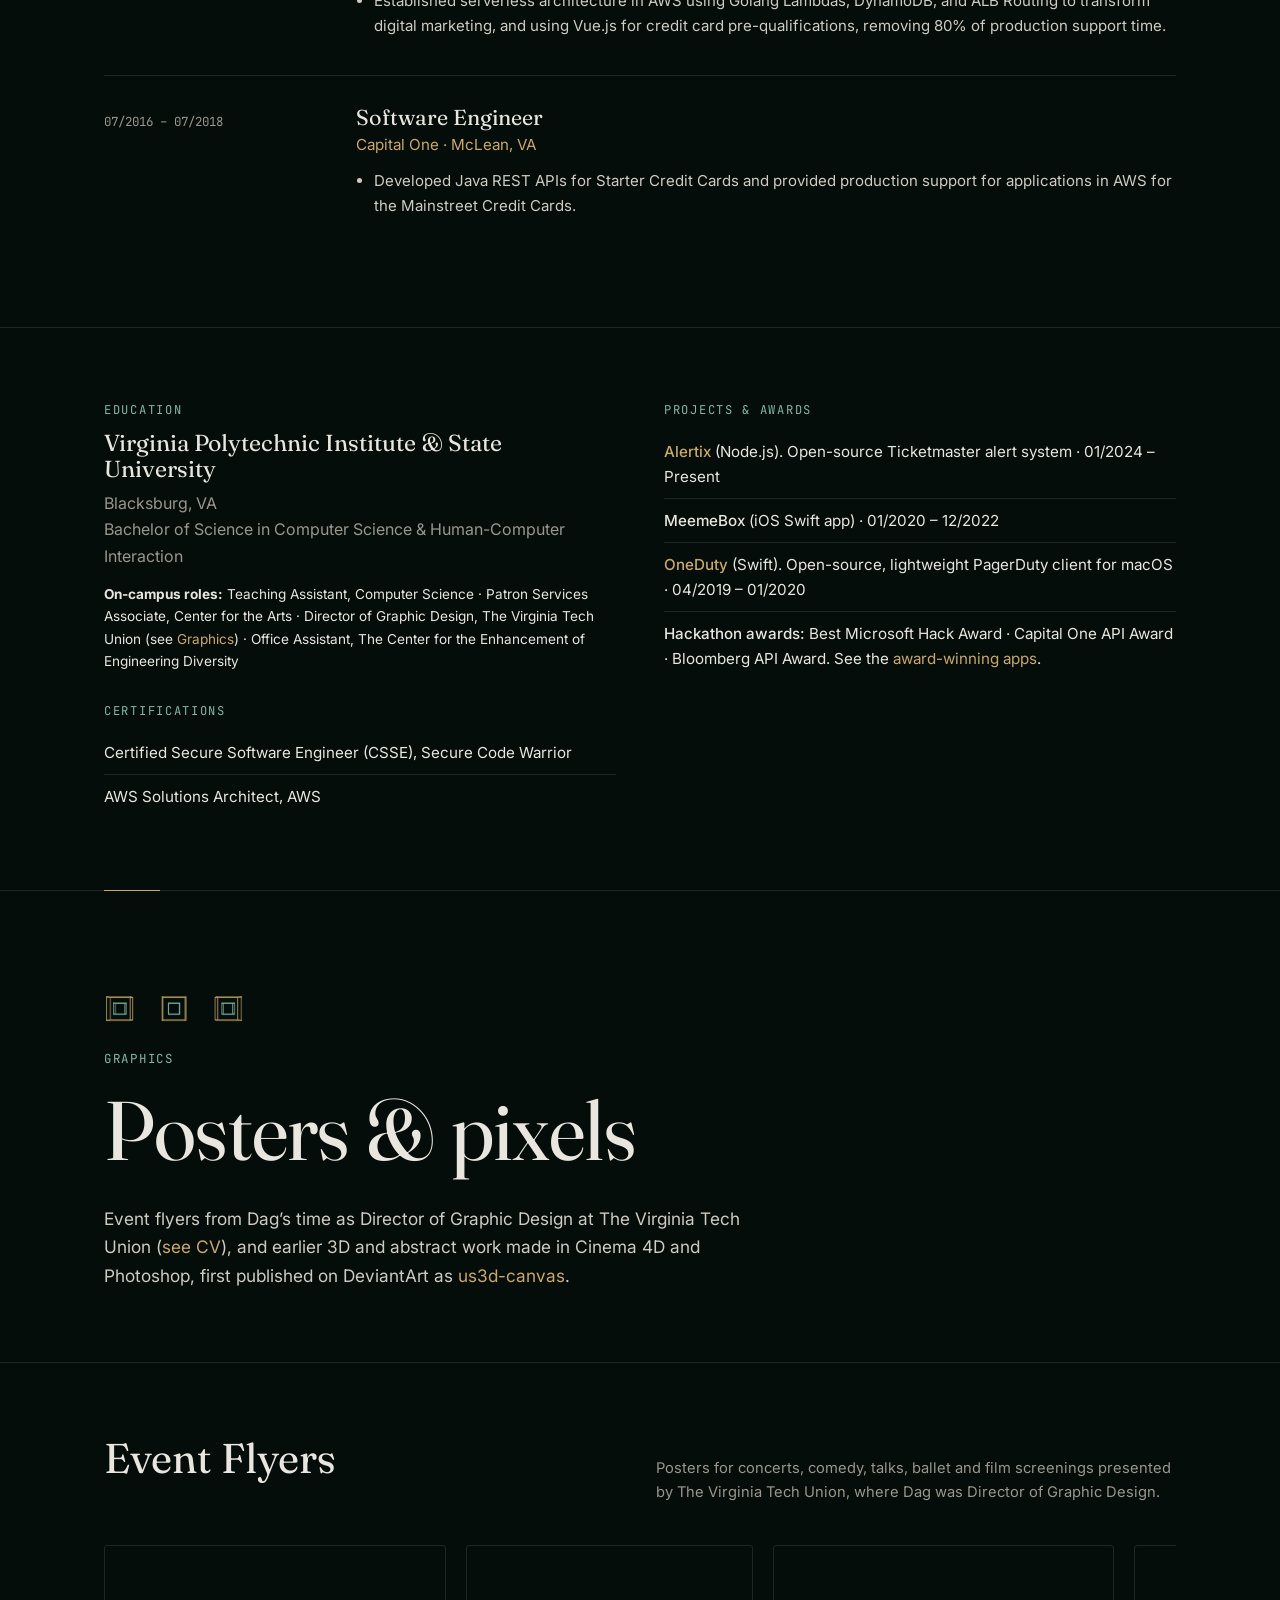
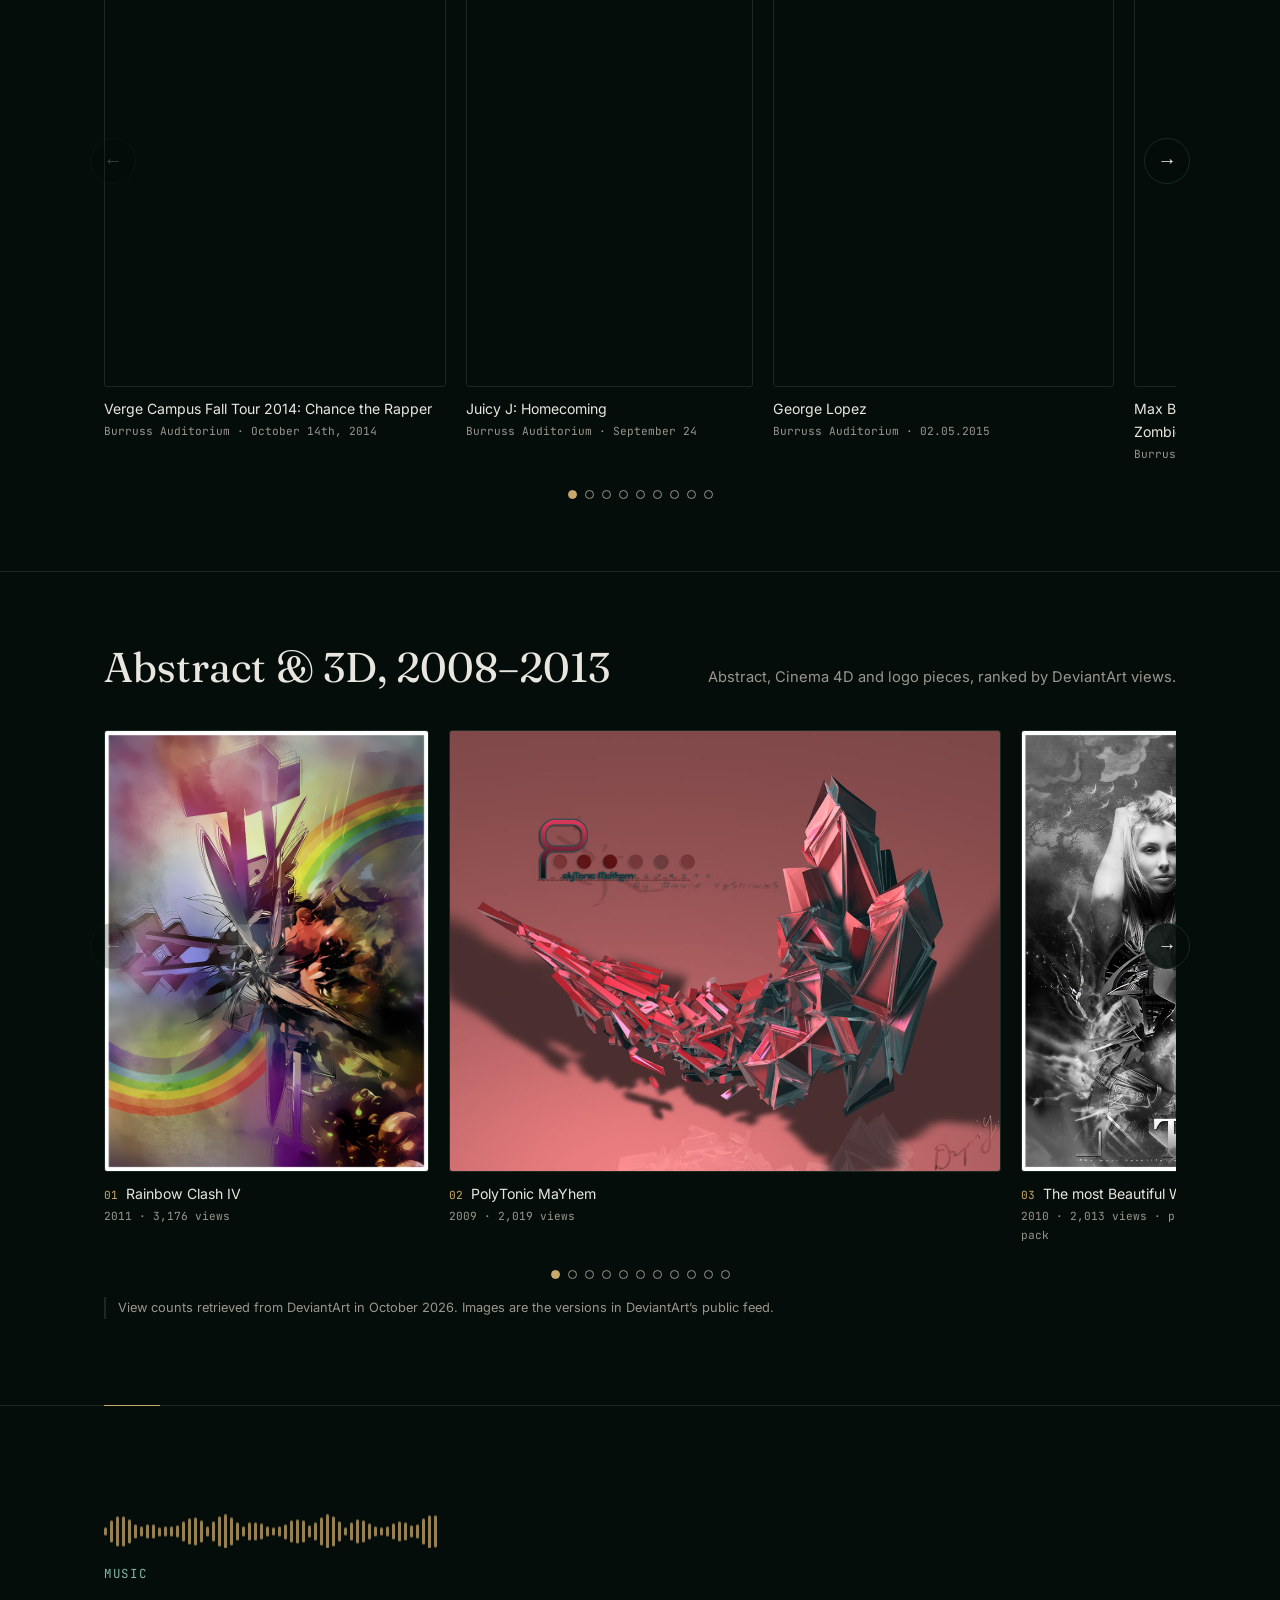
==== commit e5b1b207: "Point the Apple Music fallback link at One, I know. The embed and cover already used that single. Th" ====
--- a/index.html
+++ b/index.html
@@ -231,7 +231,7 @@
       <p class="eyebrow">Apple Music</p>
       <h3>One, I know</h3>
       <p class="muted small">dagher · Single · 2023</p>
-      <div class="embed"><div class="lazy-embed" data-embed="&lt;iframe title=&quot;Apple Music: One, I know&quot; allow=&quot;autoplay *; encrypted-media *; fullscreen *; clipboard-write&quot; frameborder=&quot;0&quot; height=&quot;175&quot; style=&quot;width:100%;overflow:hidden;border-radius:10px;background:transparent&quot; sandbox=&quot;allow-forms allow-popups allow-same-origin allow-scripts allow-storage-access-by-user-activation allow-top-navigation-by-user-activation&quot; src=&quot;https://embed.music.apple.com/us/album/one-i-know/1702112065?i=1702112066&quot; loading=&quot;lazy&quot;&gt;&lt;/iframe&gt;" style="height:175px"><a href="https://music.apple.com/us/album/stay-with-me/1872581972?i=1872581973">Listen on Apple Music ↗</a><span>Player loads as you scroll</span></div></div>
+      <div class="embed"><div class="lazy-embed" data-embed="&lt;iframe title=&quot;Apple Music: One, I know&quot; allow=&quot;autoplay *; encrypted-media *; fullscreen *; clipboard-write&quot; frameborder=&quot;0&quot; height=&quot;175&quot; style=&quot;width:100%;overflow:hidden;border-radius:10px;background:transparent&quot; sandbox=&quot;allow-forms allow-popups allow-same-origin allow-scripts allow-storage-access-by-user-activation allow-top-navigation-by-user-activation&quot; src=&quot;https://embed.music.apple.com/us/album/one-i-know/1702112065?i=1702112066&quot; loading=&quot;lazy&quot;&gt;&lt;/iframe&gt;" style="height:175px"><a href="https://music.apple.com/us/album/one-i-know/1702112065?i=1702112066">Listen on Apple Music ↗</a><span>Player loads as you scroll</span></div></div>
       <a class="fallback" href="https://music.apple.com/us/album/one-i-know/1702112065?i=1702112066"><img decoding="async" src="assets/img/music-apple-one-i-know.jpg" alt="Cover art: One, I know" width="600" height="600" loading="lazy"><span>Cover art · open track</span></a>
       <a class="btn" href="https://music.apple.com/us/artist/dagher/1366405633">dagher on Apple Music ↗</a>
     </article>
